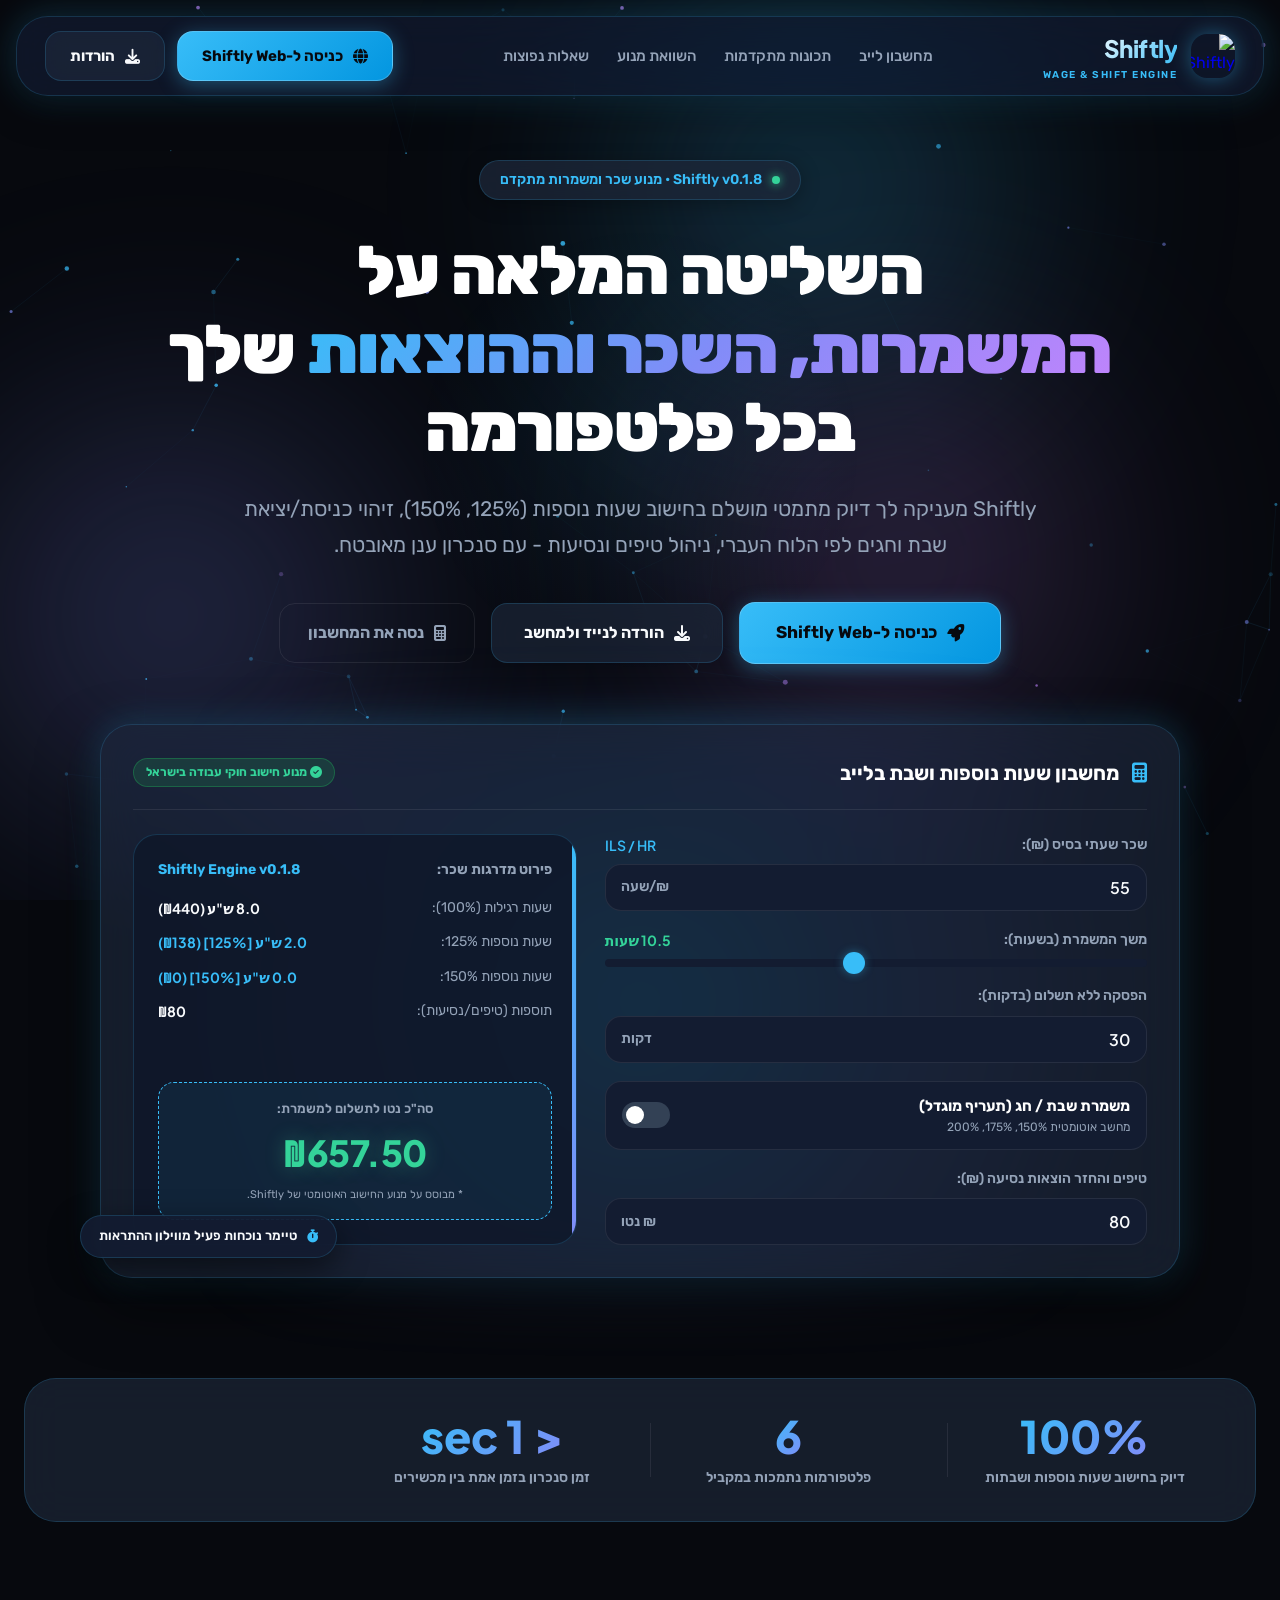
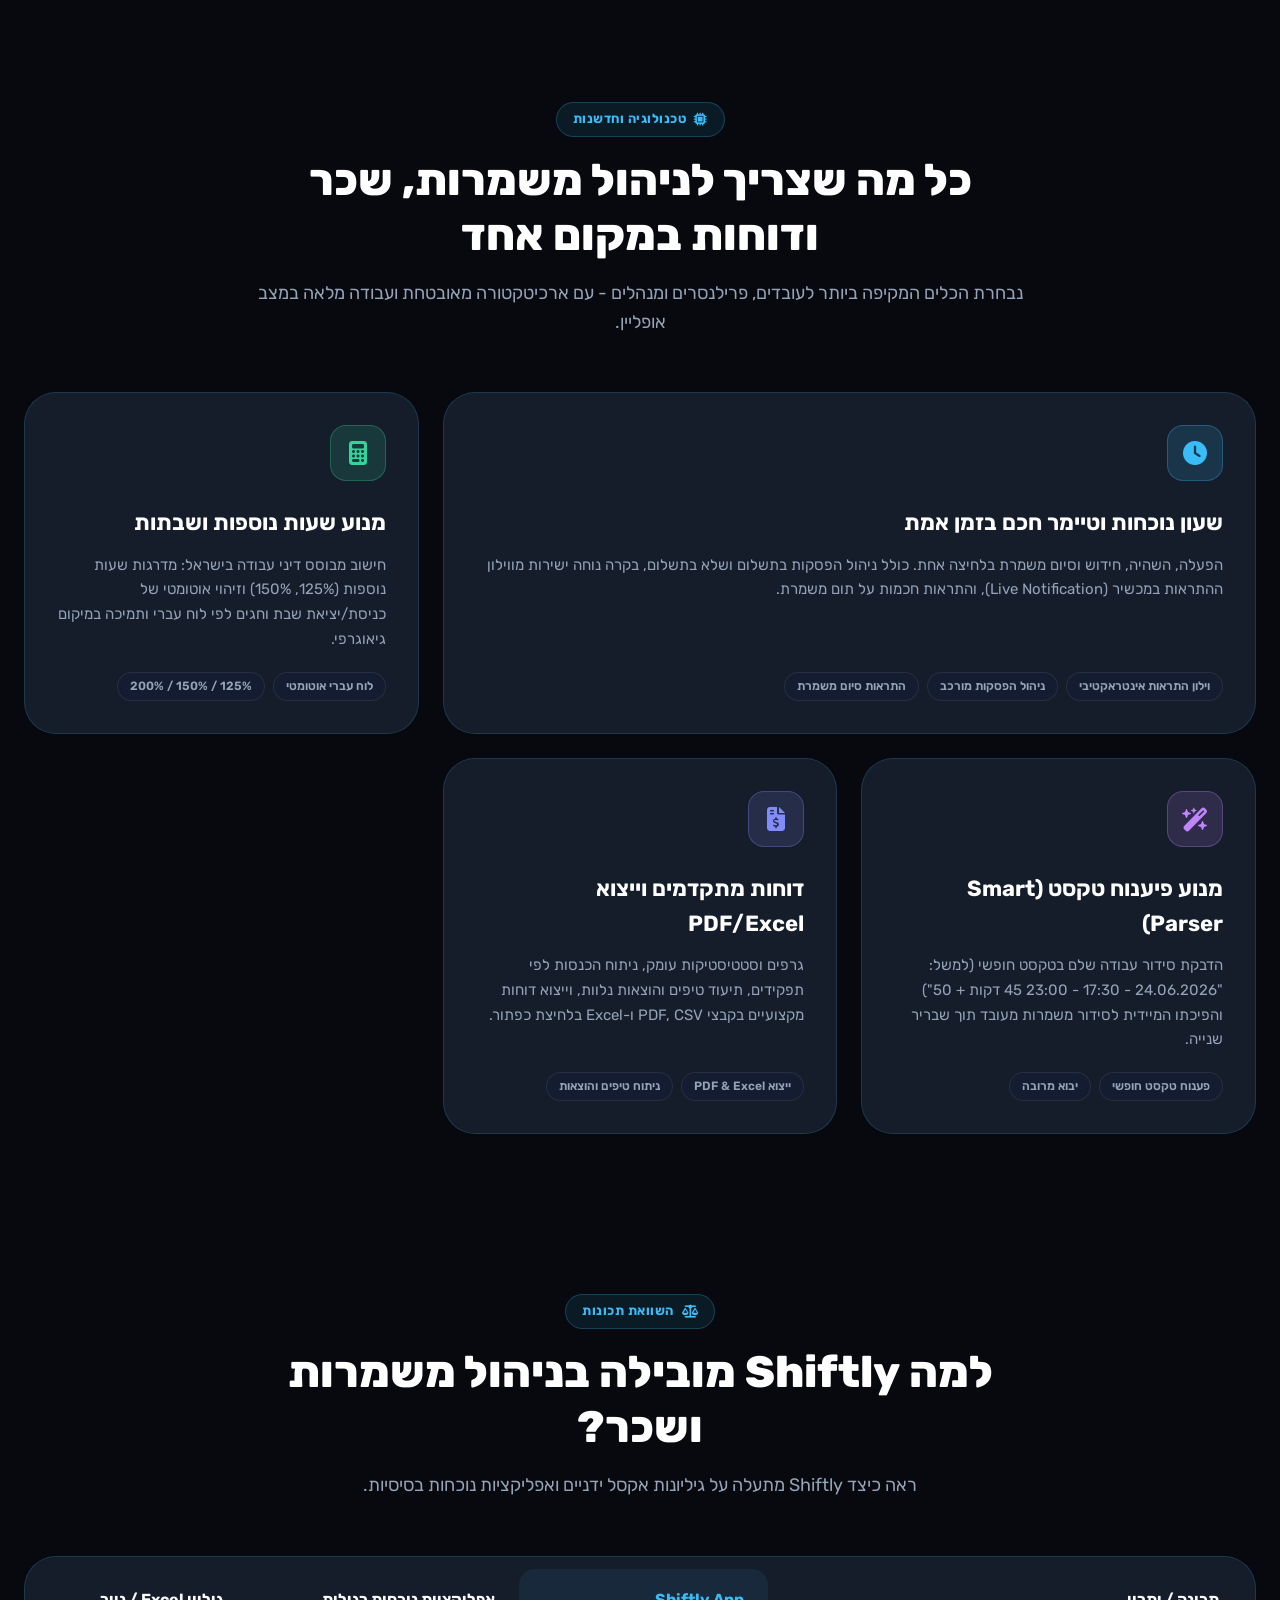
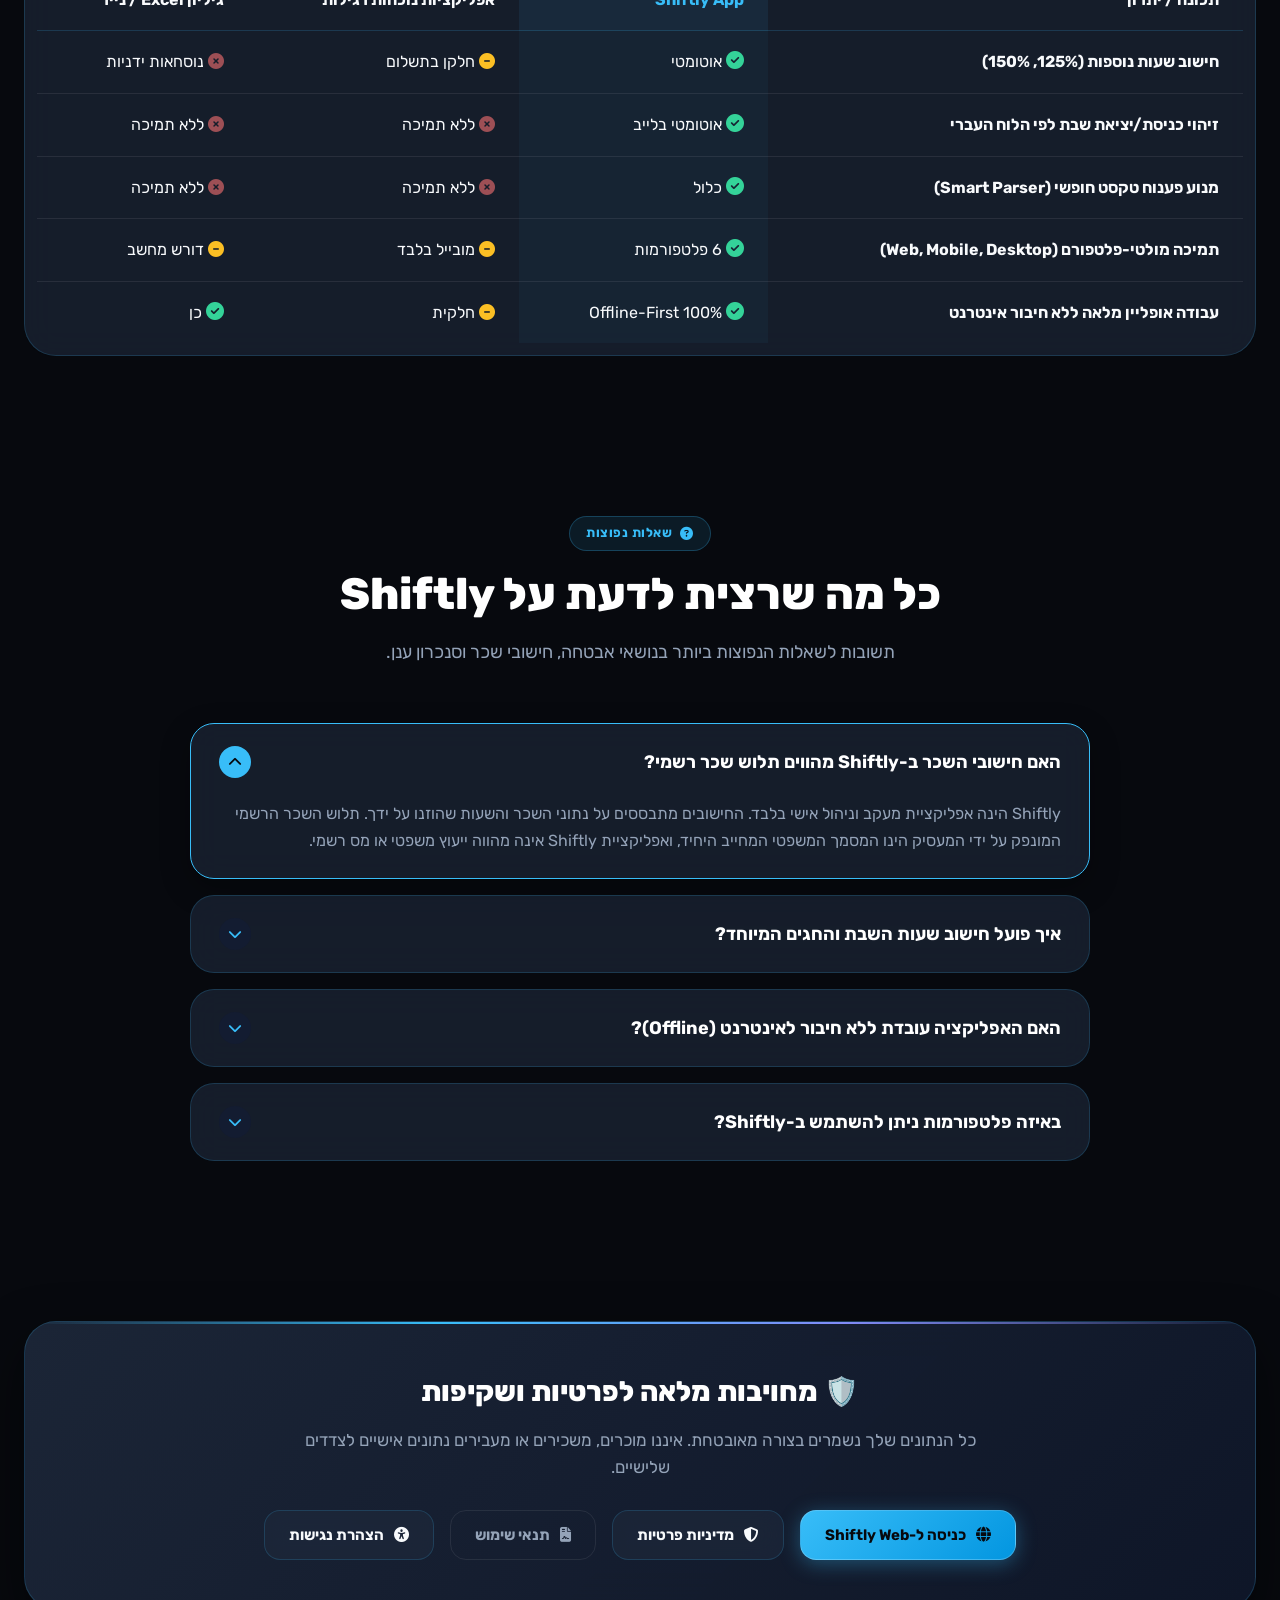
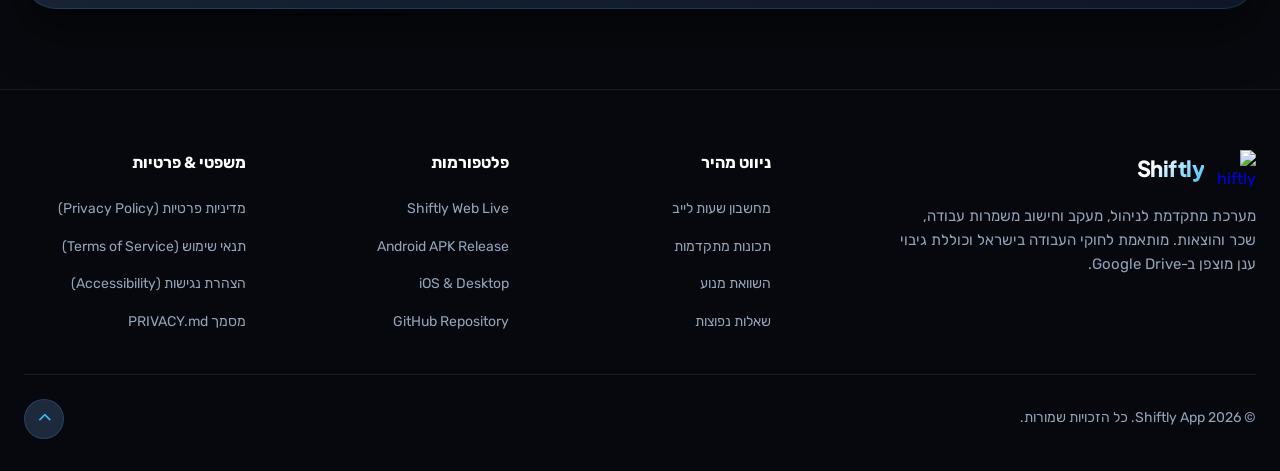
==== index.html @ 9fc96015 "Remove BYOS Google Drive references from landing page - Update page title, meta description, and her" ====
<!DOCTYPE html>
<html dir="rtl" lang="he">
<head>
    <meta charset="UTF-8">
    <meta content="width=device-width, initial-scale=1.0" name="viewport">
    <!-- <title>Shiftly - מערכת מתקדמת לניהול משמרות, שכר ו-BYOS Google Drive</title> -->
    <title>Shiftly - מערכת מתקדמת לניהול משמרות ושכר</title>
    <!-- <meta content="Shiftly מעניקה לך שליטה מוחלטת על המשמרות, השעות הנוספות, הטיפים וההוצאות - עם חישובים מדויקים לפי חוקי העבודה בישראל, גיבוי מוצפן ב-Google Drive הפרטי שלך (BYOS) וסנכרון ענן בזמן אמת."
          name="description"> -->
    <meta content="Shiftly מעניקה לך שליטה מוחלטת על המשמרות, השעות הנוספות, הטיפים וההוצאות - עם חישובים מדויקים לפי חוקי העבודה בישראל וסנכרון ענן בזמן אמת."
          name="description">

    <!-- App Favicon & Apple Touch Icon -->
    <link href="assets/icon/app_icon.png" rel="icon" type="image/png">
    <link href="assets/icon/app_icon.png" rel="apple-touch-icon">

    <!-- Google Site Verification -->
    <meta content="Iju_DaJYL-sI01SGXLPxUoOFhO71U_QAsW1QdZXOofU" name="google-site-verification"/>

    <!-- Google Fonts (Rubik for Hebrew, Plus Jakarta Sans for Accents & Numerals) -->
    <link href="https://fonts.googleapis.com" rel="preconnect">
    <link crossorigin href="https://fonts.gstatic.com" rel="preconnect">
    <link href="https://fonts.googleapis.com/css2?family=Plus+Jakarta+Sans:wght@500;600;700;800&family=Rubik:ital,wght@0,300..900;1,300..900&display=swap"
          rel="stylesheet">

    <!-- Font Awesome Icons 6.5.1 -->
    <link href="https://cdnjs.cloudflare.com/ajax/libs/font-awesome/6.5.1/css/all.min.css"
          rel="stylesheet">

    <!-- Stylesheet -->
    <link href="css/style.css" rel="stylesheet">
</head>
<body>

<!-- Accessibility Skip Link (WCAG 2.4.1) -->
<a class="skip-link" href="#main-content">דילוג לתוכן המרכזי</a>

<!-- Ambient Dynamic Background & Interactive Canvas -->
<div aria-hidden="true" class="ambient-canvas-container">
    <canvas id="bgCanvas"></canvas>
    <div class="gradient-orb orb-1"></div>
    <div class="gradient-orb orb-2"></div>
    <div class="gradient-orb orb-3"></div>
</div>

<!-- Interactive Cursor Spotlight (Desktop) -->
<div aria-hidden="true" class="cursor-spotlight"></div>

<div class="page-wrapper">

    <!-- Navigation Bar -->
    <nav class="navbar">
        <a class="logo-container" href="#">
            <div class="logo-badge">
                <img alt="Shiftly Icon" class="logo-img" src="assets/icon/app_icon.png"/>
            </div>
            <div class="logo-text-wrapper">
                <span class="logo-text">Shiftly</span>
                <span class="logo-subtext">WAGE & SHIFT ENGINE</span>
            </div>
        </a>

        <ul class="nav-menu">
            <li><a class="nav-link" href="#calculator">מחשבון לייב</a></li>
            <li><a class="nav-link" href="#features">תכונות מתקדמות</a></li>
            <!-- <li><a class="nav-link" href="#architecture">אבטחה &amp; BYOS</a></li> -->
            <li><a class="nav-link" href="#comparison">השוואת מנוע</a></li>
            <li><a class="nav-link" href="#faq">שאלות נפוצות</a></li>
        </ul>

        <div class="nav-actions">
            <a class="btn btn-primary" href="https://shiftly-ujfd.onrender.com/" target="_blank">
                <i aria-hidden="true" class="fa-solid fa-globe"></i> כניסה ל-Shiftly Web
            </a>
            <a class="btn btn-glass" href="https://github.com/sagiv23/ShiftlyApp/releases"
               target="_blank">
                <i aria-hidden="true" class="fa-solid fa-download"></i> הורדות
            </a>
            <button aria-controls="mobileDrawer" aria-expanded="false" aria-label="תפריט נייד"
                    class="mobile-toggle" id="mobileToggle">
                <i aria-hidden="true" class="fa-solid fa-bars"></i>
            </button>
        </div>
    </nav>

    <!-- Mobile Drawer Overlay & Menu -->
    <div class="drawer-overlay" id="drawerOverlay"></div>
    <div aria-label="תפריט נייד" aria-modal="true" class="mobile-drawer" id="mobileDrawer"
         role="dialog" tabindex="-1">
        <div class="drawer-header">
            <a class="logo-container" href="#">
                <img alt="Shiftly Icon" class="logo-img" src="assets/icon/app_icon.png"
                     style="width:36px; height:36px;"/>
                <span class="logo-text" style="font-size:20px;">Shiftly</span>
            </a>
            <button aria-label="סגור תפריט" class="drawer-close" id="drawerClose">
                <i aria-hidden="true" class="fa-solid fa-xmark"></i>
            </button>
        </div>
        <ul class="drawer-links">
            <li><a class="drawer-link" href="#calculator"><i aria-hidden="true"
                                                             class="fa-solid fa-calculator"
                                                             style="color: var(--primary);"></i>
                מחשבון משמרות לייב</a></li>
            <li><a class="drawer-link" href="#features"><i aria-hidden="true"
                                                           class="fa-solid fa-layer-group"
                                                           style="color: var(--primary);"></i>
                תכונות האפליקציה</a></li>
            <!--
            <li><a class="drawer-link" href="#architecture"><i aria-hidden="true"
                                                               class="fa-solid fa-shield-halved"
                                                               style="color: var(--profit);"></i>
                אבטחה וגיבוי פרטי</a></li>
            -->
            <li><a class="drawer-link" href="#comparison"><i aria-hidden="true"
                                                             class="fa-solid fa-table-list"
                                                             style="color: var(--secondary);"></i>
                טבלת השוואה</a></li>
            <li><a class="drawer-link" href="#faq"><i aria-hidden="true"
                                                      class="fa-solid fa-circle-question"
                                                      style="color: var(--tertiary);"></i> שאלות
                נפוצות</a></li>
            <li><a class="drawer-link" href="privacy.html"><i aria-hidden="true"
                                                              class="fa-solid fa-lock"></i> מדיניות
                פרטיות</a></li>
            <li><a class="drawer-link" href="terms.html"><i aria-hidden="true"
                                                            class="fa-solid fa-gavel"></i> תנאי
                שימוש</a></li>
            <li><a class="drawer-link" href="accessibility.html"><i aria-hidden="true"
                                                                    class="fa-solid fa-universal-access"></i>
                הצהרת
                נגישות</a></li>
        </ul>
        <div style="margin-top: auto; display: flex; flex-direction: column; gap: 12px;">
            <a class="btn btn-primary" href="https://shiftly-ujfd.onrender.com/"
               style="width: 100%;" target="_blank">
                <i aria-hidden="true" class="fa-solid fa-globe"></i> כניסה ל-Shiftly Web
            </a>
            <a class="btn btn-outline" href="https://github.com/sagiv23/ShiftlyApp/releases"
               style="width: 100%;" target="_blank">
                <i aria-hidden="true" class="fa-solid fa-download"></i> הורדה ל-Android &amp; iOS
            </a>
        </div>
    </div>

    <!-- Main Content Wrapper (WCAG 1.3.1 Landmark) -->
    <main id="main-content">

        <!-- Hero Section -->
        <section class="hero-section">
            <div class="hero-badge-pill">
                <span class="pulse-dot"></span>
                <span>Shiftly v0.1.8 • מנוע שכר ומשמרות מתקדם</span>
            </div>

            <h1 class="hero-title">
                השליטה המלאה על <span class="gradient-text">המשמרות, השכר וההוצאות</span> שלך בכל
                פלטפורמה
            </h1>

            <!--
            <p class="hero-description">
                Shiftly מעניקה לך דיוק מתמטי מושלם בחישוב שעות נוספות (125%, 150%), זיהוי
                כניסת/יציאת
                שבת וחגים לפי הלוח העברי, ניהול טיפים ונסיעות - עם סנכרון מוצפן ב-Google Drive הפרטי
                שלך
                (BYOS).
            </p>
            -->
            <p class="hero-description">
                Shiftly מעניקה לך דיוק מתמטי מושלם בחישוב שעות נוספות (125%, 150%), זיהוי
                כניסת/יציאת
                שבת וחגים לפי הלוח העברי, ניהול טיפים ונסיעות - עם סנכרון ענן מאובטח.
            </p>

            <div class="hero-cta-group">
                <a class="btn btn-primary" href="https://shiftly-ujfd.onrender.com/"
                   style="padding: 16px 36px; font-size: 17px;" target="_blank">
                    <i class="fa-solid fa-rocket"></i> כניסה ל-Shiftly Web
                </a>
                <a class="btn btn-glass" href="https://github.com/sagiv23/ShiftlyApp/releases"
                   style="padding: 16px 32px; font-size: 16px;" target="_blank">
                    <i class="fa-solid fa-download"></i> הורדה לנייד ולמחשב
                </a>
                <a class="btn btn-outline" href="#calculator"
                   style="padding: 16px 28px; font-size: 16px;">
                    <i class="fa-solid fa-calculator"></i> נסה את המחשבון
                </a>
            </div>

            <!-- Interactive Shiftly Live Calculator Mockup in Hero -->
            <div class="hero-showcase-container" id="calculator">
                <div class="showcase-glow-backdrop"></div>

                <!--
                <div class="floating-status-pill pill-1">
                    <i class="fa-solid fa-lock" style="color: var(--profit);"></i>
                    <span>גיבוי מוצפן ב-Google Drive הפרטי (BYOS)</span>
                </div>
                -->

                <div class="floating-status-pill pill-2">
                    <i class="fa-solid fa-stopwatch" style="color: var(--primary);"></i>
                    <span>טיימר נוכחות פעיל מווילון ההתראות</span>
                </div>

                <div class="showcase-glass-card">
                    <div class="calc-header">
                        <div class="calc-title">
                            <i class="fa-solid fa-calculator"></i>
                            <span>מחשבון שעות נוספות ושבת בלייב</span>
                        </div>
                        <span class="calc-live-tag"><i class="fa-solid fa-circle-check"></i> מנוע חישוב חוקי עבודה בישראל</span>
                    </div>

                    <div class="calc-grid">
                        <!-- Left Column: Inputs Panel -->
                        <div class="calc-inputs-panel">
                            <div class="form-group">
                                <label class="form-label" for="hourlyRate">
                                    <span>שכר שעתי בסיס (₪):</span>
                                    <span style="color: var(--primary); font-family: var(--font-accent);">ILS / HR</span>
                                </label>
                                <div class="form-input-wrapper">
                                    <input class="form-input" id="hourlyRate" max="300" min="30"
                                           step="1" type="number" value="55">
                                    <span class="form-input-suffix">₪/שעה</span>
                                </div>
                            </div>

                            <div class="form-group range-slider-wrapper">
                                <label class="form-label" for="shiftHours">
                                    <span>משך המשמרת (בשעות):</span>
                                    <span id="shiftHoursVal"
                                          style="color: var(--profit); font-family: var(--font-accent); font-weight: 700;">10.5 שעות</span>
                                </label>
                                <input class="calc-range-slider" id="shiftHours" max="16" min="4"
                                       step="0.5" type="range" value="10.5">
                            </div>

                            <div class="form-group">
                                <label class="form-label" for="breakMinutes">
                                    <span>הפסקה ללא תשלום (בדקות):</span>
                                </label>
                                <div class="form-input-wrapper">
                                    <input class="form-input" id="breakMinutes" max="120" min="0"
                                           step="15" type="number" value="30">
                                    <span class="form-input-suffix">דקות</span>
                                </div>
                            </div>

                            <div class="toggle-row">
                                <div style="display: flex; flex-direction: column;">
                                <span id="shabbatToggleLabel"
                                      style="font-weight: 700; color: #FFFFFF; font-size: 15px;">משמרת שבת / חג (תעריף מוגדל)</span>
                                    <span style="font-size: 12px; color: var(--text-muted);">מחשב אוטומטית 150%, 175%, 200%</span>
                                </div>
                                <label class="toggle-switch">
                                    <input aria-label="משמרת שבת / חג (תעריף מוגדל)"
                                           id="shabbatToggle"
                                           type="checkbox">
                                    <span class="toggle-slider"></span>
                                </label>
                            </div>

                            <div class="form-group">
                                <label class="form-label" for="tipsInput">
                                    <span>טיפים והחזר הוצאות נסיעה (₪):</span>
                                </label>
                                <div class="form-input-wrapper">
                                    <input class="form-input" id="tipsInput" min="0" step="10"
                                           type="number" value="80">
                                    <span class="form-input-suffix">₪ נטו</span>
                                </div>
                            </div>
                        </div>

                        <!-- Right Column: Results Panel -->
                        <div aria-atomic="true" aria-live="polite" class="calc-results-panel"
                             role="status">
                            <div>
                                <div style="font-size: 14px; font-weight: 700; color: var(--text-muted); margin-bottom: 16px; display: flex; justify-content: space-between;">
                                    <span>פירוט מדרגות שכר:</span>
                                    <span style="color: var(--primary);">Shiftly Engine v0.1.8</span>
                                </div>

                                <div class="result-breakdown-list">
                                    <div class="breakdown-item">
                                        <span>שעות רגילות (100%):</span>
                                        <span class="val" id="resRegHours">8.0 ש"ע (₪440)</span>
                                    </div>
                                    <div class="breakdown-item highlight">
                                        <span>שעות נוספות 125%:</span>
                                        <span class="val" id="resOt1Hours">2.0 ש"ע (₪138)</span>
                                    </div>
                                    <div class="breakdown-item highlight">
                                        <span>שעות נוספות 150%:</span>
                                        <span class="val" id="resOt2Hours">0.0 ש"ע (₪0)</span>
                                    </div>
                                    <div class="breakdown-item">
                                        <span>תוספות (טיפים/נסיעות):</span>
                                        <span class="val" id="resExtraEarnings">₪80</span>
                                    </div>
                                </div>
                            </div>

                            <div class="result-total-box">
                                <div class="total-label">סה"כ נטו לתשלום למשמרת:</div>
                                <div class="total-amount" id="resTotalAmount">₪657.50</div>
                                <div style="font-size: 11px; color: var(--text-dim); margin-top: 4px;">
                                    *
                                    מבוסס על מנוע החישוב האוטומטי של Shiftly.
                                </div>
                            </div>
                        </div>
                    </div>
                </div>
            </div>
        </section>

        <!-- Impact Metrics Ribbon -->
        <section class="metrics-ribbon-section">
            <div class="metrics-grid">
                <div class="metric-card">
                    <div class="metric-number">100%</div>
                    <div class="metric-label">דיוק בחישוב שעות נוספות ושבתות</div>
                </div>
                <!--
                <div class="metric-card">
                    <div class="metric-number">0</div>
                    <div class="metric-label">דליפת נתונים (BYOS - הכל בדרייב שלך)</div>
                </div>
                -->
                <div class="metric-card">
                    <div class="metric-number">6</div>
                    <div class="metric-label">פלטפורמות נתמכות במקביל</div>
                </div>
                <div class="metric-card">
                    <div class="metric-number">&lt; 1 sec</div>
                    <div class="metric-label">זמן סנכרון בזמן אמת בין מכשירים</div>
                </div>
            </div>
        </section>

        <!-- Features Bento Grid Section -->
        <section class="section-wrapper" id="features">
            <div class="section-header-centered">
                <div class="section-tag"><i class="fa-solid fa-microchip"></i> טכנולוגיה וחדשנות
                </div>
                <h2 class="section-title">כל מה שצריך לניהול משמרות, שכר ודוחות במקום אחד</h2>
                <p class="section-subtitle">נבחרת הכלים המקיפה ביותר לעובדים, פרילנסרים ומנהלים - עם
                    ארכיטקטורה מאובטחת ועבודה מלאה במצב אופליין.</p>
            </div>

            <div class="bento-grid">
                <div class="bento-card span-2">
                    <div>
                        <div class="bento-icon-wrapper icon-cyan">
                            <i class="fa-solid fa-clock"></i>
                        </div>
                        <h3 class="bento-title">שעון נוכחות וטיימר חכם בזמן אמת</h3>
                        <p class="bento-desc">הפעלה, השהיה, חידוש וסיום משמרת בלחיצה אחת. כולל ניהול
                            הפסקות בתשלום ושלא בתשלום, בקרה נוחה ישירות מווילון ההתראות במכשיר (Live
                            Notification), והתראות חכמות על תום משמרת.</p>
                    </div>
                    <div class="bento-pills-list">
                        <span class="bento-pill">וילון התראות אינטראקטיבי</span>
                        <span class="bento-pill">ניהול הפסקות מורכב</span>
                        <span class="bento-pill">התראות סיום משמרת</span>
                    </div>
                </div>

                <div class="bento-card">
                    <div>
                        <div class="bento-icon-wrapper icon-emerald">
                            <i class="fa-solid fa-calculator"></i>
                        </div>
                        <h3 class="bento-title">מנוע שעות נוספות ושבתות</h3>
                        <p class="bento-desc">חישוב מבוסס דיני עבודה בישראל: מדרגות שעות נוספות
                            (125%,
                            150%) וזיהוי אוטומטי של כניסת/יציאת שבת וחגים לפי לוח עברי ותמיכה במיקום
                            גיאוגרפי.</p>
                    </div>
                    <div class="bento-pills-list">
                        <span class="bento-pill">לוח עברי אוטומטי</span>
                        <span class="bento-pill">125% / 150% / 200%</span>
                    </div>
                </div>

                <!--
                <div class="bento-card">
                    <div>
                        <div class="bento-icon-wrapper icon-amber">
                            <i class="fa-solid fa-shield-halved"></i>
                        </div>
                        <h3 class="bento-title">גיבוי פרטי (BYOS) Google Drive</h3>
                        <p class="bento-desc">Bring Your Own Storage: הנתונים שלך מגובים באופן מוצפן
                            ישירות בתיקיית ה-AppData הפרטית של ה-Google Drive שלך. אף גורם חיצוני לא
                            רואה את נתוני הגיבוי שלך.</p>
                    </div>
                    <div class="bento-pills-list">
                        <span class="bento-pill">הצפנה מלאה</span>
                        <span class="bento-pill">אפס גישה לצד ג'</span>
                    </div>
                </div>
                -->

                <div class="bento-card">
                    <div>
                        <div class="bento-icon-wrapper icon-purple">
                            <i class="fa-solid fa-wand-magic-sparkles"></i>
                        </div>
                        <h3 class="bento-title">מנוע פיענוח טקסט (Smart Parser)</h3>
                        <p class="bento-desc">הדבקת סידור עבודה שלם בטקסט חופשי (למשל: "24.06.2026 -
                            17:30 - 23:00 45 דקות + 50") והפיכתו המיידית לסידור משמרות מעובד תוך
                            שבריר
                            שנייה.</p>
                    </div>
                    <div class="bento-pills-list">
                        <span class="bento-pill">פענוח טקסט חופשי</span>
                        <span class="bento-pill">יבוא מרובה</span>
                    </div>
                </div>

                <div class="bento-card">
                    <div>
                        <div class="bento-icon-wrapper icon-indigo">
                            <i class="fa-solid fa-file-invoice-dollar"></i>
                        </div>
                        <h3 class="bento-title">דוחות מתקדמים וייצוא PDF/Excel</h3>
                        <p class="bento-desc">גרפים וסטטיסטיקות עומק, ניתוח הכנסות לפי תפקידים,
                            תיעוד
                            טיפים והוצאות נלוות, וייצוא דוחות מקצועיים בקבצי PDF, CSV ו-Excel בלחיצת
                            כפתור.</p>
                    </div>
                    <div class="bento-pills-list">
                        <span class="bento-pill">ייצוא PDF &amp; Excel</span>
                        <span class="bento-pill">ניתוח טיפים והוצאות</span>
                    </div>
                </div>
            </div>
        </section>

        <!--
        <section class="section-wrapper" id="architecture">
            ...
        </section>
        -->
        <!--
        <section class="section-wrapper" id="architecture">
            <div class="architecture-container">
                <div class="arch-grid">
                    <div>
                        <div class="section-tag"
                             style="background: rgba(52, 211, 153, 0.15); border-color: rgba(52, 211, 153, 0.3); color: var(--profit);">
                            <i class="fa-solid fa-lock"></i> ארכיטקטורת סנכרון כפולה
                        </div>
                        <h2 class="section-title">הנתונים שלך שייכים לך. תמיד.</h2>
                        <p class="section-subtitle" style="margin-bottom: 24px;">
                            Shiftly משלבת ארכיטקטורה פורצת דרך המאפשרת לך לבחור בין גיבוי פרטי מוצפן
                            ב-Google Drive של החשבון האישי שלך (BYOS), לבין סנכרון בזמן אמת מול
                            Shiftly
                            Cloud.
                        </p>
                        <ul style="list-style: none; display: flex; flex-direction: column; gap: 14px;">
                            <li style="display: flex; align-items: center; gap: 12px; font-weight: 600;">
                                <i class="fa-solid fa-circle-check"
                                   style="color: var(--profit);"></i>
                                <span>Offline-First (Hive NoSQL): עבודה מלאה ללא צורך בחיבור לרשת</span>
                            </li>
                            <li style="display: flex; align-items: center; gap: 12px; font-weight: 600;">
                                <i class="fa-solid fa-circle-check"
                                   style="color: var(--profit);"></i>
                                <span>BYOS AppData Scope: קובץ הגיבוי מוצפן בתוך תיקיית ה-Drive המוצפנת שלך</span>
                            </li>
                            <li style="display: flex; align-items: center; gap: 12px; font-weight: 600;">
                                <i class="fa-solid fa-circle-check"
                                   style="color: var(--profit);"></i>
                                <span>Shiftly Cloud Sync: REST API מהיר ב-Node.js + PostgreSQL לסנכרון בין מכשירים</span>
                            </li>
                        </ul>
                    </div>

                    <div class="arch-diagram-card">
                        <div class="arch-node">
                            <div class="arch-node-icon"><i
                                    class="fa-solid fa-mobile-screen-button"></i>
                            </div>
                            <div class="arch-node-info">
                                <h4>Shiftly Flutter Client</h4>
                                <p>אחסון מקומי מוצפן (Hive NoSQL &amp; SecureStorage)</p>
                            </div>
                        </div>

                        <div class="arch-connector"><i class="fa-solid fa-arrow-down-up-lock"></i>
                        </div>

                        <div class="arch-node">
                            <div class="arch-node-icon"
                                 style="background: rgba(34, 197, 94, 0.15); color: var(--profit);">
                                <i
                                        class="fa-brands fa-google-drive"></i></div>
                            <div class="arch-node-info">
                                <h4>BYOS Google Drive Private Backup</h4>
                                <p>תיקיית appDataFolder מוצפנת אישית ב-Drive שלך</p>
                            </div>
                        </div>

                        <div class="arch-connector"><i class="fa-solid fa-arrow-down-up-lock"></i>
                        </div>

                        <div class="arch-node">
                            <div class="arch-node-icon"
                                 style="background: rgba(129, 140, 248, 0.15); color: var(--secondary);">
                                <i class="fa-solid fa-server"></i></div>
                            <div class="arch-node-info">
                                <h4>Shiftly Cloud Real-Time API</h4>
                                <p>Express.js + PostgreSQL עם הצפנת SSL &amp; JWT Tokens</p>
                            </div>
                        </div>
                    </div>
                </div>
            </div>
        </section>
        -->

        <!-- Comparison Matrix Section -->
        <section class="section-wrapper" id="comparison">
            <div class="section-header-centered">
                <div class="section-tag"><i class="fa-solid fa-scale-balanced"></i> השוואת תכונות
                </div>
                <h2 class="section-title">למה Shiftly מובילה בניהול משמרות ושכר?</h2>
                <p class="section-subtitle">ראה כיצד Shiftly מתעלה על גיליונות אקסל ידניים
                    ואפליקציות
                    נוכחות בסיסיות.</p>
            </div>

            <!-- Desktop Comparison Table -->
            <div class="comparison-table-wrapper">
                <table class="comparison-table">
                    <thead>
                    <tr>
                        <th>תכונה / יתרון</th>
                        <th class="highlight-col">Shiftly App</th>
                        <th>אפליקציות נוכחות רגילות</th>
                        <th>גיליון Excel / נייר</th>
                    </tr>
                    </thead>
                    <tbody>
                    <tr>
                        <td><strong>חישוב שעות נוספות (125%, 150%)</strong></td>
                        <td class="highlight-col"><i
                                class="fa-solid fa-circle-check check-icon"></i>
                            אוטומטי
                        </td>
                        <td><i class="fa-solid fa-circle-minus" style="color: var(--warning);"></i>
                            חלקן
                            בתשלום
                        </td>
                        <td><i class="fa-solid fa-circle-xmark cross-icon"></i> נוסחאות ידניות</td>
                    </tr>
                    <tr>
                        <td><strong>זיהוי כניסת/יציאת שבת לפי הלוח העברי</strong></td>
                        <td class="highlight-col"><i
                                class="fa-solid fa-circle-check check-icon"></i>
                            אוטומטי בלייב
                        </td>
                        <td><i class="fa-solid fa-circle-xmark cross-icon"></i> ללא תמיכה</td>
                        <td><i class="fa-solid fa-circle-xmark cross-icon"></i> ללא תמיכה</td>
                    </tr>
                    <!--
                    <tr>
                        <td><strong>גיבוי מוצפן ב-Google Drive הפרטי (BYOS)</strong></td>
                        <td class="highlight-col"><i
                                class="fa-solid fa-circle-check check-icon"></i>
                            מובנה בחינם
                        </td>
                        <td><i class="fa-solid fa-circle-xmark cross-icon"></i> ללא תמיכה</td>
                        <td><i class="fa-solid fa-circle-xmark cross-icon"></i> ידני בלבד</td>
                    </tr>
                    -->
                    <tr>
                        <td><strong>מנוע פענוח טקסט חופשי (Smart Parser)</strong></td>
                        <td class="highlight-col"><i
                                class="fa-solid fa-circle-check check-icon"></i>
                            כלול
                        </td>
                        <td><i class="fa-solid fa-circle-xmark cross-icon"></i> ללא תמיכה</td>
                        <td><i class="fa-solid fa-circle-xmark cross-icon"></i> ללא תמיכה</td>
                    </tr>
                    <tr>
                        <td><strong>תמיכה מולטי-פלטפורם (Web, Mobile, Desktop)</strong></td>
                        <td class="highlight-col"><i
                                class="fa-solid fa-circle-check check-icon"></i> 6
                            פלטפורמות
                        </td>
                        <td><i class="fa-solid fa-circle-minus" style="color: var(--warning);"></i>
                            מובייל בלבד
                        </td>
                        <td><i class="fa-solid fa-circle-minus" style="color: var(--warning);"></i>
                            דורש
                            מחשב
                        </td>
                    </tr>
                    <tr>
                        <td><strong>עבודה אופליין מלאה ללא חיבור אינטרנט</strong></td>
                        <td class="highlight-col"><i
                                class="fa-solid fa-circle-check check-icon"></i>
                            100% Offline-First
                        </td>
                        <td><i class="fa-solid fa-circle-minus" style="color: var(--warning);"></i>
                            חלקית
                        </td>
                        <td><i class="fa-solid fa-circle-check check-icon"></i> כן</td>
                    </tr>
                    </tbody>
                </table>
            </div>

            <!-- Mobile Responsive Comparison Cards -->
            <div class="comparison-mobile-cards">
                <div class="comp-card">
                    <h4 class="comp-card-title">חישוב שעות נוספות (125%, 150%)</h4>
                    <div class="comp-card-row highlight">
                        <span class="comp-brand">Shiftly App</span>
                        <span class="comp-val"><i class="fa-solid fa-circle-check check-icon"></i> אוטומטי</span>
                    </div>
                    <div class="comp-card-row">
                        <span class="comp-brand">אפליקציות רגילות</span>
                        <span class="comp-val"><i class="fa-solid fa-circle-minus"
                                                  style="color: var(--warning);"></i> חלקן בתשלום</span>
                    </div>
                    <div class="comp-card-row">
                        <span class="comp-brand">גיליון Excel / נייר</span>
                        <span class="comp-val"><i class="fa-solid fa-circle-xmark cross-icon"></i> נוסחאות ידניות</span>
                    </div>
                </div>

                <div class="comp-card">
                    <h4 class="comp-card-title">זיהוי כניסת/יציאת שבת לפי הלוח העברי</h4>
                    <div class="comp-card-row highlight">
                        <span class="comp-brand">Shiftly App</span>
                        <span class="comp-val"><i class="fa-solid fa-circle-check check-icon"></i> אוטומטי בלייב</span>
                    </div>
                    <div class="comp-card-row">
                        <span class="comp-brand">אפליקציות רגילות</span>
                        <span class="comp-val"><i class="fa-solid fa-circle-xmark cross-icon"></i> ללא תמיכה</span>
                    </div>
                    <div class="comp-card-row">
                        <span class="comp-brand">גיליון Excel / נייר</span>
                        <span class="comp-val"><i class="fa-solid fa-circle-xmark cross-icon"></i> ללא תמיכה</span>
                    </div>
                </div>

                <!--
                <div class="comp-card">
                    <h4 class="comp-card-title">גיבוי מוצפן ב-Google Drive (BYOS)</h4>
                    <div class="comp-card-row highlight">
                        <span class="comp-brand">Shiftly App</span>
                        <span class="comp-val"><i class="fa-solid fa-circle-check check-icon"></i> מובנה בחינם</span>
                    </div>
                    <div class="comp-card-row">
                        <span class="comp-brand">אפליקציות רגילות</span>
                        <span class="comp-val"><i class="fa-solid fa-circle-xmark cross-icon"></i> ללא תמיכה</span>
                    </div>
                    <div class="comp-card-row">
                        <span class="comp-brand">גיליון Excel / נייר</span>
                        <span class="comp-val"><i class="fa-solid fa-circle-xmark cross-icon"></i> ידני בלבד</span>
                    </div>
                </div>
                -->

                <div class="comp-card">
                    <h4 class="comp-card-title">מנוע פענוח טקסט חופשי (Smart Parser)</h4>
                    <div class="comp-card-row highlight">
                        <span class="comp-brand">Shiftly App</span>
                        <span class="comp-val"><i class="fa-solid fa-circle-check check-icon"></i> כלול</span>
                    </div>
                    <div class="comp-card-row">
                        <span class="comp-brand">אפליקציות רגילות</span>
                        <span class="comp-val"><i class="fa-solid fa-circle-xmark cross-icon"></i> ללא תמיכה</span>
                    </div>
                    <div class="comp-card-row">
                        <span class="comp-brand">גיליון Excel / נייר</span>
                        <span class="comp-val"><i class="fa-solid fa-circle-xmark cross-icon"></i> ללא תמיכה</span>
                    </div>
                </div>

                <div class="comp-card">
                    <h4 class="comp-card-title">תמיכה מולטי-פלטפורם (Web, Mobile, Desktop)</h4>
                    <div class="comp-card-row highlight">
                        <span class="comp-brand">Shiftly App</span>
                        <span class="comp-val"><i class="fa-solid fa-circle-check check-icon"></i> 6 פלטפורמות</span>
                    </div>
                    <div class="comp-card-row">
                        <span class="comp-brand">אפליקציות רגילות</span>
                        <span class="comp-val"><i class="fa-solid fa-circle-minus"
                                                  style="color: var(--warning);"></i> מובייל בלבד</span>
                    </div>
                    <div class="comp-card-row">
                        <span class="comp-brand">גיליון Excel / נייר</span>
                        <span class="comp-val"><i class="fa-solid fa-circle-minus"
                                                  style="color: var(--warning);"></i> דורש מחשב</span>
                    </div>
                </div>

                <div class="comp-card">
                    <h4 class="comp-card-title">עבודה אופליין מלאה ללא חיבור אינטרנט</h4>
                    <div class="comp-card-row highlight">
                        <span class="comp-brand">Shiftly App</span>
                        <span class="comp-val"><i class="fa-solid fa-circle-check check-icon"></i> 100% Offline-First</span>
                    </div>
                    <div class="comp-card-row">
                        <span class="comp-brand">אפליקציות רגילות</span>
                        <span class="comp-val"><i class="fa-solid fa-circle-minus"
                                                  style="color: var(--warning);"></i> חלקית</span>
                    </div>
                    <div class="comp-card-row">
                        <span class="comp-brand">גיליון Excel / נייר</span>
                        <span class="comp-val"><i class="fa-solid fa-circle-check check-icon"></i> כן</span>
                    </div>
                </div>
            </div>
        </section>

        <!-- FAQ Accordion Section -->
        <section class="section-wrapper" id="faq">
            <div class="section-header-centered">
                <div class="section-tag"><i class="fa-solid fa-circle-question"></i> שאלות נפוצות
                </div>
                <h2 class="section-title">כל מה שרצית לדעת על Shiftly</h2>
                <p class="section-subtitle">תשובות לשאלות הנפוצות ביותר בנושאי אבטחה, חישובי שכר
                    וסנכרון
                    ענן.</p>
            </div>

            <div class="faq-accordion">
                <div class="faq-item active">
                    <button aria-controls="faq-ans-1" aria-expanded="true" class="faq-question"
                            id="faq-q-1">
                        <span>האם חישובי השכר ב-Shiftly מהווים תלוש שכר רשמי?</span>
                        <span class="faq-icon"><i aria-hidden="true"
                                                  class="fa-solid fa-chevron-down"></i></span>
                    </button>
                    <div aria-labelledby="faq-q-1" class="faq-answer" id="faq-ans-1" role="region">
                        <p>Shiftly הינה אפליקציית מעקב וניהול אישי בלבד. החישובים מתבססים על נתוני
                            השכר
                            והשעות שהוזנו על ידך. תלוש השכר הרשמי המונפק על ידי המעסיק הינו המסמך
                            המשפטי
                            המחייב היחיד, ואפליקציית Shiftly אינה מהווה ייעוץ משפטי או מס רשמי.</p>
                    </div>
                </div>

                <!--
                <div class="faq-item">
                    <button aria-controls="faq-ans-2" aria-expanded="false" class="faq-question"
                            id="faq-q-2">
                        <span>מהו גיבוי BYOS (Bring Your Own Storage) ואיך הוא מגן עלי?</span>
                        <span class="faq-icon"><i aria-hidden="true"
                                                  class="fa-solid fa-chevron-down"></i></span>
                    </button>
                    <div aria-labelledby="faq-q-2" class="faq-answer" id="faq-ans-2" role="region">
                        <p>BYOS פירושו שהאפליקציה שומרת את קובץ הגיבוי המוצפן בתיקיית ה-AppData
                            הפרטית
                            של חשבון ה-Google Drive האישי שלך. השימוש בהרשאת Drive מוגבל אך ורק
                            לתיקייה
                            זו, כך שלאף גורם חיצוני (כולל מפתחי האפליקציה) אין גישה או צפייה בנתונים
                            שלך.</p>
                    </div>
                </div>
                -->

                <div class="faq-item">
                    <button aria-controls="faq-ans-3" aria-expanded="false" class="faq-question"
                            id="faq-q-3">
                        <span>איך פועל חישוב שעות השבת והחגים המיוחד?</span>
                        <span class="faq-icon"><i aria-hidden="true"
                                                  class="fa-solid fa-chevron-down"></i></span>
                    </button>
                    <div aria-labelledby="faq-q-3" class="faq-answer" id="faq-ans-3" role="region">
                        <p>האפליקציה כוללת מנוע אסטרונומי ולוח עברי פנימי המזהה במדויק את תזמוני
                            כניסת
                            ויציאת השבת והחגים לפי המיקום הגיאוגרפי בישראל. במידה ומשמרת נכנסת לתחום
                            השבת, השעות מחושבות לפי התעריף המוגדל (150%, 175%, 200%) בהתאם
                            להגדרות.</p>
                    </div>
                </div>

                <div class="faq-item">
                    <button aria-controls="faq-ans-4" aria-expanded="false" class="faq-question"
                            id="faq-q-4">
                        <span>האם האפליקציה עובדת ללא חיבור לאינטרנט (Offline)?</span>
                        <span class="faq-icon"><i aria-hidden="true"
                                                  class="fa-solid fa-chevron-down"></i></span>
                    </button>
                    <div aria-labelledby="faq-q-4" class="faq-answer" id="faq-ans-4" role="region">
                        <p>בהחלט! Shiftly נבנתה בארכיטקטורת Offline-First בעזרת בסיס נתונים מקומי
                            מהיר
                            (Hive NoSQL). כל המשמרות, הטיפים וההגדרות נשמרים מקומית במכשיר ועובדים
                            באופן
                            מלא גם ללא חיבור לרשת. בעת התחברות מחודשת, הנתונים מסתנכרנים אוטומטית
                            בענן.</p>
                    </div>
                </div>

                <div class="faq-item">
                    <button aria-controls="faq-ans-5" aria-expanded="false" class="faq-question"
                            id="faq-q-5">
                        <span>באיזה פלטפורמות ניתן להשתמש ב-Shiftly?</span>
                        <span class="faq-icon"><i aria-hidden="true"
                                                  class="fa-solid fa-chevron-down"></i></span>
                    </button>
                    <div aria-labelledby="faq-q-5" class="faq-answer" id="faq-ans-5" role="region">
                        <p>Shiftly זמינה כאפליקציית Web מלאה לכל דפדפן, כאפליקציית Android (הורדת
                            APK
                            ישירה מ-GitHub Releases), כאפליקציית iOS, וכן כאפליקציית שולחן עבודה
                            ל-Windows, macOS ו-Linux.</p>
                    </div>
                </div>
            </div>
        </section>

        <!-- Legal Box & Trust Banner -->
        <section class="section-wrapper">
            <div class="legal-banner-box">
                <h3 style="font-size: 28px; font-weight: 800; color: #FFFFFF; margin-bottom: 12px;">
                    🛡️
                    מחויבות מלאה לפרטיות ושקיפות</h3>
                <p style="color: var(--text-muted); max-width: 720px; margin: 0 auto 28px; font-size: 17px;">
                    כל הנתונים שלך נשמרים בצורה מאובטחת. איננו מוכרים, משכירים או מעבירים נתונים
                    אישיים
                    לצדדים שלישיים.
                </p>
                <div style="display: flex; justify-content: center; gap: 16px; flex-wrap: wrap;">
                    <a class="btn btn-primary" href="https://shiftly-ujfd.onrender.com/"
                       target="_blank">
                        <i aria-hidden="true" class="fa-solid fa-globe"></i> כניסה ל-Shiftly Web
                    </a>
                    <a class="btn btn-glass" href="privacy.html">
                        <i aria-hidden="true" class="fa-solid fa-shield-halved"></i> מדיניות פרטיות
                    </a>
                    <a class="btn btn-outline" href="terms.html">
                        <i aria-hidden="true" class="fa-solid fa-file-contract"></i> תנאי שימוש
                    </a>
                    <a class="btn btn-glass" href="accessibility.html">
                        <i aria-hidden="true" class="fa-solid fa-universal-access"></i> הצהרת נגישות
                    </a>
                </div>
            </div>
        </section>

    </main>

    <!-- Agency-Grade Footer -->
    <footer class="footer">
        <div class="footer-inner">
            <div class="footer-top">
                <div class="footer-brand">
                    <a class="logo-container" href="#">
                        <img alt="Shiftly Icon" class="logo-img" src="assets/icon/app_icon.png"
                             style="width:38px; height:38px;"/>
                        <span class="logo-text" style="font-size:22px;">Shiftly</span>
                    </a>
                    <p>מערכת מתקדמת לניהול, מעקב וחישוב משמרות עבודה, שכר והוצאות. מותאמת לחוקי
                        העבודה בישראל וכוללת גיבוי ענן מוצפן ב-Google Drive.</p>
                </div>

                <div class="footer-col">
                    <h4>ניווט מהיר</h4>
                    <ul>
                        <li><a href="#calculator">מחשבון שעות לייב</a></li>
                        <li><a href="#features">תכונות מתקדמות</a></li>
                        <!-- <li><a href="#architecture">אבטחה &amp; BYOS</a></li> -->
                        <li><a href="#comparison">השוואת מנוע</a></li>
                        <li><a href="#faq">שאלות נפוצות</a></li>
                    </ul>
                </div>

                <div class="footer-col">
                    <h4>פלטפורמות</h4>
                    <ul>
                        <li><a href="https://shiftly-ujfd.onrender.com/" target="_blank">Shiftly Web
                            Live</a></li>
                        <li><a href="https://github.com/sagiv23/ShiftlyApp/releases"
                               target="_blank">Android
                            APK Release</a></li>
                        <li><a href="https://github.com/sagiv23/ShiftlyApp/releases"
                               target="_blank">iOS
                            &amp; Desktop</a></li>
                        <li><a href="https://github.com/sagiv23/ShiftlyApp" target="_blank">GitHub
                            Repository</a></li>
                    </ul>
                </div>

                <div class="footer-col">
                    <h4>משפטי &amp; פרטיות</h4>
                    <ul>
                        <li><a href="privacy.html">מדיניות פרטיות (Privacy Policy)</a></li>
                        <li><a href="terms.html">תנאי שימוש (Terms of Service)</a></li>
                        <li><a href="accessibility.html">הצהרת נגישות (Accessibility)</a></li>
                        <li><a href="PRIVACY.md">מסמך PRIVACY.md</a></li>
                    </ul>
                </div>
            </div>

            <div class="footer-bottom">
                <div>&copy; 2026 Shiftly App. כל הזכויות שמורות.</div>
                <button aria-label="חזרה לראש הדף" class="back-to-top-btn" id="backToTop">
                    <i aria-hidden="true" class="fa-solid fa-chevron-up"></i>
                </button>
            </div>
        </div>
    </footer>

</div>

<!-- Core Application & Motion Scripts -->
<script src="js/calculator.js"></script>
<script src="js/app.js"></script>

</body>
</html>
---- css/style.css ----
/* ==========================================================================
   SHIFTLY - Premium Cinematic Web Experience Stylesheet
   Direction: RTL (Hebrew primary, Latin secondary)
   Author: Senior UI/UX & Motion Design Engineering
   ========================================================================== */

/* --- Custom Properties & Theme Configuration --- */
:root {
  /* Color Palette - Obsidian Dark & Electric Sky Accent */
  --bg-deep: #07090E;
  --bg-base: #0F172A;
  --bg-surface: #131C31;
  --bg-surface-elevated: #1E293B;
  --bg-glass: rgba(19, 28, 49, 0.7);
  --bg-glass-card: rgba(30, 41, 59, 0.65);
  --bg-glass-hover: rgba(38, 53, 78, 0.85);

  /* Borders & Dividers */
  --border-subtle: rgba(255, 255, 255, 0.08);
  --border-glass: rgba(56, 189, 248, 0.18);
  --border-glass-hover: rgba(56, 189, 248, 0.5);

  /* Accents */
  --primary: #38BDF8;
  --primary-glow: rgba(56, 189, 248, 0.4);
  --primary-dark: #0396E0;
  --secondary: #818CF8;
  --secondary-glow: rgba(129, 140, 248, 0.35);
  --tertiary: #C084FC;

  /* State Colors */
  --profit: #34D399;
  --profit-glow: rgba(52, 211, 153, 0.3);
  --expense: #F87171;
  --warning: #FBBF24;
  --warning-glow: rgba(251, 191, 36, 0.25);

  /* Text & Typography */
  --text-main: #F8FAFC;
  --text-muted: #94A3B8;
  --text-dim: #94A3B8;

  /* Fonts */
  --font-main: 'Rubik', system-ui, -apple-system, sans-serif;
  --font-accent: 'Plus Jakarta Sans', system-ui, sans-serif;

  /* Transitions & Timing */
  --ease-out-cubic: cubic-bezier(0.215, 0.61, 0.355, 1);
  --ease-in-out-smooth: cubic-bezier(0.65, 0, 0.35, 1);
  --ease-elastic: cubic-bezier(0.34, 1.56, 0.64, 1);

  /* Elevation Shadows */
  --shadow-sm: 0 4px 12px rgba(0, 0, 0, 0.3);
  --shadow-md: 0 10px 30px rgba(0, 0, 0, 0.45);
  --shadow-lg: 0 20px 50px rgba(0, 0, 0, 0.6);
  --shadow-cyan-glow: 0 0 35px rgba(56, 189, 248, 0.25);

  /* Layout Constants */
  --nav-height: 80px;
  --container-max: 1280px;
  --radius-sm: 10px;
  --radius-md: 16px;
  --radius-lg: 24px;
  --radius-xl: 32px;
}

/* --- Global Resets & Base Styles --- */
*, *::before, *::after {
  box-sizing: border-box;
  margin: 0;
  padding: 0;
}

html, body {
  width: 100%;
  max-width: 100vw;
  overflow-x: hidden;
  position: relative;
}

html {
  scroll-behavior: smooth;
  font-size: 16px;
  text-size-adjust: 100%;
}

html.has-lenis {
  scroll-behavior: auto;
}

body {
  font-family: var(--font-main);
  background-color: var(--bg-deep);
  color: var(--text-main);
  line-height: 1.6;
  direction: rtl;
  min-height: 100vh;
  -webkit-font-smoothing: antialiased;
  -moz-osx-font-smoothing: grayscale;
}

/* --- Accessibility Focus Ring & Helper Utilities (WCAG 2.4.7 & 1.3.1) --- */
:focus-visible {
  outline: 3px solid var(--primary) !important;
  outline-offset: 3px !important;
  box-shadow: 0 0 12px var(--primary-glow) !important;
}

.skip-link {
  position: absolute;
  top: -100px;
  right: 20px;
  background: var(--primary);
  color: #050814;
  padding: 12px 24px;
  border-radius: var(--radius-md);
  font-weight: 800;
  font-size: 15px;
  z-index: 10000;
  text-decoration: none;
  box-shadow: 0 4px 20px rgba(56, 189, 248, 0.5);
  transition: top 0.25s var(--ease-out-cubic);
}

.skip-link:focus,
.skip-link:focus-visible {
  top: 16px;
}

.sr-only {
  position: absolute;
  width: 1px;
  height: 1px;
  padding: 0;
  margin: -1px;
  overflow: hidden;
  clip: rect(0, 0, 0, 0);
  white-space: nowrap;
  border: 0;
}

/* Custom Scrollbar */
::-webkit-scrollbar {
  width: 8px;
  height: 8px;
}
::-webkit-scrollbar-track {
  background: var(--bg-deep);
}
::-webkit-scrollbar-thumb {
  background: #1E293B;
  border-radius: 4px;
  border: 2px solid var(--bg-deep);
}
::-webkit-scrollbar-thumb:hover {
  background: var(--primary-dark);
}

/* --- Ambient Background & Interactive Canvas Effects --- */
.ambient-canvas-container {
  position: fixed;
  top: 0;
  left: 0;
  width: 100vw;
  height: 100vh;
  pointer-events: none;
  z-index: 0;
  overflow: hidden;
}

#bgCanvas {
  position: absolute;
  top: 0;
  left: 0;
  width: 100%;
  height: 100%;
}

.gradient-orb {
  position: absolute;
  border-radius: 50%;
  filter: blur(120px);
  opacity: 0.35;
  pointer-events: none;
  animation: orbFloat 18s ease-in-out infinite alternate;
}

.orb-1 {
  top: -10%;
  right: 15%;
  width: 550px;
  height: 550px;
  background: radial-gradient(circle, var(--primary) 0%, rgba(56, 189, 248, 0) 70%);
}

.orb-2 {
  top: 35%;
  left: -10%;
  width: 600px;
  height: 600px;
  background: radial-gradient(circle, var(--secondary) 0%, rgba(129, 140, 248, 0) 70%);
  animation-delay: -6s;
}

.orb-3 {
  bottom: 10%;
  right: 10%;
  width: 500px;
  height: 500px;
  background: radial-gradient(circle, var(--tertiary) 0%, rgba(192, 132, 252, 0) 70%);
  animation-delay: -12s;
}

@keyframes orbFloat {
  0% { transform: translate(0, 0) scale(1); }
  50% { transform: translate(40px, -50px) scale(1.1); }
  100% { transform: translate(-30px, 40px) scale(0.95); }
}

/* Interactive Cursor Follower Spotlight (Desktop) */
.cursor-spotlight {
  position: fixed;
  top: 0;
  left: 0;
  width: 450px;
  height: 450px;
  margin-top: -225px;
  margin-left: -225px;
  background: radial-gradient(circle, rgba(56, 189, 248, 0.08) 0%, rgba(56, 189, 248, 0) 70%);
  pointer-events: none;
  z-index: 1;
  border-radius: 50%;
  transition: opacity 0.3s ease;
  will-change: transform;
}

/* Base Wrapper */
.page-wrapper {
  position: relative;
  z-index: 2;
  display: flex;
  flex-direction: column;
  min-height: 100vh;
}

/* --- Navigation Bar --- */
.navbar {
  position: sticky;
  top: 16px;
  left: 0;
  right: 0;
  width: calc(100% - 32px);
  max-width: var(--container-max);
  margin: 0 auto;
  height: var(--nav-height);
  display: flex;
  align-items: center;
  justify-content: space-between;
  padding: 0 28px;
  background: var(--bg-glass);
  backdrop-filter: blur(20px) saturate(180%);
  -webkit-backdrop-filter: blur(20px) saturate(180%);
  border: 1px solid var(--border-glass);
  border-radius: var(--radius-xl);
  box-shadow: 0 10px 40px rgba(0, 0, 0, 0.4), var(--shadow-cyan-glow);
  z-index: 1000;
  transition: all 0.3s var(--ease-out-cubic);
}

.navbar.scrolled {
  top: 8px;
  background: rgba(11, 17, 31, 0.88);
  box-shadow: 0 15px 45px rgba(0, 0, 0, 0.6), 0 0 20px rgba(56, 189, 248, 0.2);
}

.logo-container {
  display: flex;
  align-items: center;
  gap: 14px;
  text-decoration: none;
  position: relative;
}

.logo-badge {
  position: relative;
  width: 44px;
  height: 44px;
  border-radius: var(--radius-md);
  overflow: hidden;
  box-shadow: 0 0 20px rgba(56, 189, 248, 0.4);
  transition: transform 0.3s var(--ease-elastic);
}

.logo-container:hover .logo-badge {
  transform: scale(1.08) rotate(-3deg);
}

.logo-img {
  width: 100%;
  height: 100%;
  object-fit: cover;
}

.logo-text-wrapper {
  display: flex;
  flex-direction: column;
}

.logo-text {
  font-size: 24px;
  font-weight: 800;
  color: var(--text-main);
  letter-spacing: -0.5px;
  font-family: var(--font-accent);
  background: linear-gradient(135deg, #FFFFFF 30%, var(--primary) 100%);
  -webkit-background-clip: text;
  -webkit-text-fill-color: transparent;
}

.logo-subtext {
  font-size: 10px;
  font-weight: 600;
  color: var(--primary);
  letter-spacing: 1.5px;
  text-transform: uppercase;
}

/* Nav Links */
.nav-menu {
  display: flex;
  align-items: center;
  gap: 28px;
  list-style: none;
}

.nav-link {
  color: var(--text-muted);
  text-decoration: none;
  font-weight: 500;
  font-size: 15px;
  position: relative;
  padding: 6px 0;
  transition: color 0.25s ease;
}

.nav-link::after {
  content: '';
  position: absolute;
  bottom: 0;
  right: 0;
  width: 0%;
  height: 2px;
  background: linear-gradient(90deg, var(--primary), var(--secondary));
  border-radius: 2px;
  transition: width 0.3s var(--ease-out-cubic);
}

.nav-link:hover {
  color: var(--text-main);
}

.nav-link:hover::after {
  width: 100%;
}

.nav-link.highlight {
  color: var(--primary);
  font-weight: 600;
}

.nav-actions {
  display: flex;
  align-items: center;
  gap: 12px;
}

/* Buttons */
.btn {
  display: inline-flex;
  align-items: center;
  justify-content: center;
  gap: 10px;
  padding: 12px 24px;
  border-radius: var(--radius-md);
  font-size: 15px;
  font-weight: 700;
  text-decoration: none;
  cursor: pointer;
  border: 1px solid transparent;
  transition: all 0.25s var(--ease-out-cubic);
  position: relative;
  overflow: hidden;
  user-select: none;
  white-space: nowrap;
}

.btn-primary {
  background: linear-gradient(135deg, var(--primary) 0%, var(--primary-dark) 100%);
  color: #07090E;
  box-shadow: 0 4px 20px rgba(56, 189, 248, 0.35);
  border-color: rgba(255, 255, 255, 0.2);
}

.btn-primary::before {
  content: '';
  position: absolute;
  top: 0;
  left: -100%;
  width: 100%;
  height: 100%;
  background: linear-gradient(90deg, transparent, rgba(255, 255, 255, 0.35), transparent);
  transition: left 0.6s ease;
}

.btn-primary:hover {
  transform: translateY(-2px);
  box-shadow: 0 8px 30px rgba(56, 189, 248, 0.55);
}

.btn-primary:hover::before {
  left: 100%;
}

.btn-glass {
  background: var(--bg-glass-card);
  color: var(--text-main);
  border: 1px solid var(--border-glass);
  backdrop-filter: blur(12px);
  -webkit-backdrop-filter: blur(12px);
}

.btn-glass:hover {
  background: rgba(56, 189, 248, 0.12);
  border-color: var(--primary);
  color: var(--primary);
  transform: translateY(-2px);
  box-shadow: 0 6px 20px rgba(56, 189, 248, 0.2);
}

.btn-outline {
  background: transparent;
  color: var(--text-muted);
  border: 1px solid var(--border-subtle);
}

.btn-outline:hover {
  border-color: var(--border-glass-hover);
  color: var(--text-main);
  background: rgba(255, 255, 255, 0.03);
}

/* Mobile Nav Toggle */
.mobile-toggle {
  display: none;
  background: var(--bg-glass-card);
  border: 1px solid var(--border-glass);
  color: var(--text-main);
  width: 44px;
  height: 44px;
  border-radius: var(--radius-md);
  font-size: 20px;
  cursor: pointer;
  align-items: center;
  justify-content: center;
  transition: all 0.2s ease;
}

.mobile-toggle:hover {
  background: var(--bg-surface-elevated);
  border-color: var(--primary);
}

/* --- Mobile Drawer Navigation --- */
.mobile-drawer {
  position: fixed;
  top: 0;
  right: -100%;
  width: 85%;
  max-width: 360px;
  height: 100vh;
  background: rgba(11, 17, 31, 0.98);
  backdrop-filter: blur(25px);
  -webkit-backdrop-filter: blur(25px);
  border-left: 1px solid var(--border-glass);
  z-index: 2000;
  padding: 32px 24px;
  display: flex;
  flex-direction: column;
  gap: 32px;
  transition: right 0.4s var(--ease-out-cubic);
  box-shadow: -10px 0 50px rgba(0, 0, 0, 0.8);
}

.mobile-drawer.active {
  right: 0;
}

.drawer-header {
  display: flex;
  align-items: center;
  justify-content: space-between;
  padding-bottom: 20px;
  border-bottom: 1px solid var(--border-subtle);
}

.drawer-close {
  background: none;
  border: none;
  color: var(--text-muted);
  font-size: 24px;
  cursor: pointer;
}

.drawer-links {
  display: flex;
  flex-direction: column;
  gap: 20px;
  list-style: none;
}

.drawer-link {
  color: var(--text-main);
  font-size: 18px;
  font-weight: 600;
  text-decoration: none;
  display: flex;
  align-items: center;
  gap: 12px;
}

.drawer-overlay {
  position: fixed;
  top: 0;
  left: 0;
  width: 100vw;
  height: 100vh;
  background: rgba(7, 9, 14, 0.7);
  backdrop-filter: blur(4px);
  z-index: 1999;
  opacity: 0;
  pointer-events: none;
  transition: opacity 0.3s ease;
}

.drawer-overlay.active {
  opacity: 1;
  pointer-events: auto;
}

/* --- Hero Section --- */
.hero-section {
  padding: 80px 24px 60px;
  max-width: var(--container-max);
  margin: 0 auto;
  position: relative;
  display: flex;
  flex-direction: column;
  align-items: center;
  text-align: center;
}

/* Badge Indicator */
.hero-badge-pill {
  display: inline-flex;
  align-items: center;
  gap: 10px;
  padding: 8px 20px;
  background: rgba(30, 41, 59, 0.7);
  border: 1px solid var(--border-glass);
  border-radius: 100px;
  font-size: 14px;
  font-weight: 600;
  color: var(--primary);
  backdrop-filter: blur(12px);
  box-shadow: 0 4px 20px rgba(0, 0, 0, 0.3);
  margin-bottom: 32px;
  transition: transform 0.3s var(--ease-elastic);
}

.hero-badge-pill:hover {
  transform: translateY(-2px) scale(1.02);
  border-color: var(--primary);
}

.pulse-dot {
  width: 8px;
  height: 8px;
  background-color: var(--profit);
  border-radius: 50%;
  box-shadow: 0 0 10px var(--profit);
  animation: pulseGlow 2s infinite;
}

@keyframes pulseGlow {
  0% { transform: scale(0.95); box-shadow: 0 0 0 0 rgba(52, 211, 153, 0.7); }
  70% { transform: scale(1); box-shadow: 0 0 0 10px rgba(52, 211, 153, 0); }
  100% { transform: scale(0.95); box-shadow: 0 0 0 0 rgba(52, 211, 153, 0); }
}

.hero-title {
  font-size: clamp(36px, 5.5vw, 68px);
  font-weight: 900;
  line-height: 1.15;
  letter-spacing: -1px;
  margin-bottom: 24px;
  color: #FFFFFF;
  max-width: 1000px;
}

.gradient-text {
  background: linear-gradient(135deg, #38BDF8 0%, #818CF8 50%, #C084FC 100%);
  -webkit-background-clip: text;
  -webkit-text-fill-color: transparent;
  display: inline-block;
}

.hero-description {
  font-size: clamp(17px, 2vw, 21px);
  color: var(--text-muted);
  max-width: 820px;
  margin: 0 auto 40px;
  line-height: 1.7;
  font-weight: 400;
}

.hero-cta-group {
  display: flex;
  align-items: center;
  justify-content: center;
  gap: 16px;
  flex-wrap: wrap;
  margin-bottom: 60px;
}

/* Hero Showcase Card & Interactive Shift Calculator */
.hero-showcase-container {
  width: 100%;
  max-width: 1080px;
  margin: 0 auto;
  position: relative;
  perspective: 1200px;
}

.showcase-glow-backdrop {
  position: absolute;
  inset: -20px;
  background: radial-gradient(circle, rgba(56, 189, 248, 0.25) 0%, rgba(129, 140, 248, 0.1) 50%, transparent 80%);
  border-radius: var(--radius-xl);
  filter: blur(30px);
  z-index: 0;
  pointer-events: none;
}

.showcase-glass-card {
  position: relative;
  z-index: 1;
  background: var(--bg-glass-card);
  backdrop-filter: blur(24px) saturate(160%);
  -webkit-backdrop-filter: blur(24px) saturate(160%);
  border: 1px solid var(--border-glass);
  border-radius: var(--radius-xl);
  padding: 32px;
  box-shadow: 0 25px 60px rgba(0, 0, 0, 0.6), var(--shadow-cyan-glow);
  overflow: hidden;
  transition: transform 0.5s var(--ease-out-cubic);
}

/* Interactive Calculator Layout */
.calc-header {
  display: flex;
  align-items: center;
  justify-content: space-between;
  padding-bottom: 20px;
  margin-bottom: 24px;
  border-bottom: 1px solid var(--border-subtle);
  flex-wrap: wrap;
  gap: 12px;
}

.calc-title {
  display: flex;
  align-items: center;
  gap: 12px;
  font-size: 20px;
  font-weight: 700;
  color: #FFFFFF;
}

.calc-title i {
  color: var(--primary);
}

.calc-live-tag {
  background: rgba(34, 197, 94, 0.15);
  color: var(--profit);
  border: 1px solid rgba(34, 197, 94, 0.3);
  padding: 4px 12px;
  border-radius: 20px;
  font-size: 12px;
  font-weight: 700;
}

.calc-grid {
  display: grid;
  grid-template-columns: 1.1fr 0.9fr;
  gap: 28px;
  text-align: right;
}

@media (max-width: 900px) {
  .calc-grid {
    grid-template-columns: 1fr;
  }
}

.calc-inputs-panel {
  display: flex;
  flex-direction: column;
  gap: 18px;
}

.form-group {
  display: flex;
  flex-direction: column;
  gap: 8px;
}

.form-label {
  font-size: 14px;
  font-weight: 600;
  color: var(--text-muted);
  display: flex;
  align-items: center;
  justify-content: space-between;
}

.form-input-wrapper {
  position: relative;
  display: flex;
  align-items: center;
}

.form-input {
  width: 100%;
  background: var(--bg-surface);
  border: 1px solid var(--border-subtle);
  border-radius: var(--radius-md);
  padding: 12px 16px;
  color: var(--text-main);
  font-family: var(--font-accent);
  font-size: 16px;
  font-weight: 600;
  outline: none;
  transition: all 0.25s ease;
}

.form-input:focus {
  border-color: var(--primary);
  box-shadow: 0 0 15px rgba(56, 189, 248, 0.25);
}

.form-input-suffix {
  position: absolute;
  left: 16px;
  color: var(--text-dim);
  font-size: 14px;
  font-weight: 600;
}

/* Custom Range Slider */
.range-slider-wrapper {
  display: flex;
  flex-direction: column;
  gap: 8px;
}

.calc-range-slider {
  -webkit-appearance: none;
  width: 100%;
  height: 8px;
  background: var(--bg-surface);
  border-radius: 4px;
  outline: none;
}

.calc-range-slider::-webkit-slider-thumb {
  -webkit-appearance: none;
  appearance: none;
  width: 22px;
  height: 22px;
  border-radius: 50%;
  background: var(--primary);
  cursor: pointer;
  box-shadow: 0 0 10px var(--primary-glow);
  transition: transform 0.2s ease;
}

.calc-range-slider::-webkit-slider-thumb:hover {
  transform: scale(1.2);
}

/* Custom Toggle Switch */
.toggle-row {
  display: flex;
  align-items: center;
  justify-content: space-between;
  background: var(--bg-surface);
  padding: 12px 16px;
  border-radius: var(--radius-md);
  border: 1px solid var(--border-subtle);
}

.toggle-switch {
  position: relative;
  display: inline-block;
  width: 48px;
  height: 26px;
}

.toggle-switch input {
  opacity: 0;
  width: 0;
  height: 0;
}

.toggle-switch input:focus-visible + .toggle-slider {
  outline: 3px solid var(--primary);
  outline-offset: 3px;
  box-shadow: 0 0 15px var(--primary-glow);
}

.toggle-slider {
  position: absolute;
  cursor: pointer;
  inset: 0;
  background-color: #334155;
  transition: .3s;
  border-radius: 34px;
}

.toggle-slider:before {
  position: absolute;
  content: "";
  height: 18px;
  width: 18px;
  left: 4px;
  bottom: 4px;
  background-color: white;
  transition: .3s;
  border-radius: 50%;
}

input:checked + .toggle-slider {
  background-color: var(--primary);
}

input:checked + .toggle-slider:before {
  transform: translateX(22px);
}

/* Results Output Panel */
.calc-results-panel {
  background: rgba(15, 23, 42, 0.8);
  border: 1px solid var(--border-glass);
  border-radius: var(--radius-lg);
  padding: 24px;
  display: flex;
  flex-direction: column;
  justify-content: space-between;
  position: relative;
  overflow: hidden;
}

.calc-results-panel::before {
  content: '';
  position: absolute;
  top: 0;
  right: 0;
  width: 4px;
  height: 100%;
  background: linear-gradient(180deg, var(--primary), var(--secondary));
}

.result-breakdown-list {
  display: flex;
  flex-direction: column;
  gap: 12px;
  margin-bottom: 20px;
}

.breakdown-item {
  display: flex;
  align-items: center;
  justify-content: space-between;
  font-size: 14px;
  color: var(--text-muted);
}

.breakdown-item span.val {
  font-family: var(--font-accent);
  font-weight: 700;
  color: var(--text-main);
}

.breakdown-item.highlight span.val {
  color: var(--primary);
}

.result-total-box {
  background: rgba(56, 189, 248, 0.08);
  border: 1px dashed var(--primary);
  border-radius: var(--radius-md);
  padding: 16px;
  text-align: center;
}

.total-label {
  font-size: 13px;
  font-weight: 600;
  color: var(--text-muted);
  margin-bottom: 4px;
}

.total-amount {
  font-size: 36px;
  font-weight: 900;
  color: var(--profit);
  font-family: var(--font-accent);
  letter-spacing: -0.5px;
  text-shadow: 0 0 20px var(--profit-glow);
}

/* Floating Status Pills on Hero Showcase */
.floating-status-pill {
  position: absolute;
  background: rgba(19, 28, 49, 0.9);
  border: 1px solid var(--border-glass);
  backdrop-filter: blur(16px);
  padding: 10px 18px;
  border-radius: 100px;
  font-size: 13px;
  font-weight: 600;
  color: var(--text-main);
  display: flex;
  align-items: center;
  gap: 10px;
  box-shadow: 0 10px 30px rgba(0,0,0,0.5);
  z-index: 10;
  animation: floatMotion 6s ease-in-out infinite alternate;
}

.pill-1 { top: -20px; right: -10px; animation-delay: 0s; }
.pill-2 { bottom: 20px; left: -20px; animation-delay: -3s; }

@keyframes floatMotion {
  0% { transform: translateY(0); }
  100% { transform: translateY(-12px); }
}

/* --- Stats Metrics Ribbon Section --- */
.metrics-ribbon-section {
  padding: 40px 24px;
  max-width: var(--container-max);
  margin: 0 auto 60px;
}

.metrics-grid {
  display: grid;
  grid-template-columns: repeat(4, 1fr);
  gap: 20px;
  background: var(--bg-glass-card);
  border: 1px solid var(--border-glass);
  border-radius: var(--radius-xl);
  padding: 32px;
  backdrop-filter: blur(20px);
}

@media (max-width: 900px) {
  .metrics-grid {
    grid-template-columns: repeat(2, 1fr);
  }
}
@media (max-width: 500px) {
  .metrics-grid {
    grid-template-columns: 1fr;
  }
}

.metric-card {
  display: flex;
  flex-direction: column;
  align-items: center;
  text-align: center;
  position: relative;
}

.metric-card:not(:last-child)::after {
  content: '';
  position: absolute;
  left: 0;
  top: 15%;
  height: 70%;
  width: 1px;
  background: var(--border-subtle);
}

@media (max-width: 900px) {
  .metric-card:not(:last-child)::after {
    display: none;
  }
}

.metric-number {
  font-size: clamp(32px, 3.5vw, 48px);
  font-weight: 900;
  font-family: var(--font-accent);
  background: linear-gradient(135deg, var(--primary), var(--secondary));
  -webkit-background-clip: text;
  -webkit-text-fill-color: transparent;
  line-height: 1.1;
  margin-bottom: 6px;
}

.metric-label {
  font-size: 14px;
  font-weight: 600;
  color: var(--text-muted);
}

/* --- Section Commons --- */
.section-wrapper {
  padding: 80px 24px;
  max-width: var(--container-max);
  margin: 0 auto;
  position: relative;
}

.section-header-centered {
  text-align: center;
  max-width: 780px;
  margin: 0 auto 56px;
}

.section-tag {
  display: inline-flex;
  align-items: center;
  gap: 8px;
  padding: 6px 16px;
  background: rgba(56, 189, 248, 0.1);
  border: 1px solid rgba(56, 189, 248, 0.25);
  border-radius: 100px;
  font-size: 13px;
  font-weight: 700;
  color: var(--primary);
  margin-bottom: 16px;
  text-transform: uppercase;
  letter-spacing: 0.5px;
}

.section-title {
  font-size: clamp(28px, 3.5vw, 44px);
  font-weight: 800;
  color: #FFFFFF;
  margin-bottom: 16px;
  line-height: 1.25;
}

.section-subtitle {
  font-size: 18px;
  color: var(--text-muted);
  line-height: 1.6;
}

/* --- Features Bento Grid Section --- */
.bento-grid {
  display: grid;
  grid-template-columns: repeat(3, 1fr);
  gap: 24px;
}

@media (max-width: 992px) {
  .bento-grid {
    grid-template-columns: repeat(2, 1fr);
  }
}
@media (max-width: 640px) {
  .bento-grid {
    grid-template-columns: 1fr;
  }
}

.bento-card {
  background: var(--bg-glass-card);
  border: 1px solid var(--border-glass);
  border-radius: var(--radius-xl);
  padding: 32px;
  display: flex;
  flex-direction: column;
  justify-content: space-between;
  position: relative;
  overflow: hidden;
  transition: all 0.35s var(--ease-out-cubic);
  backdrop-filter: blur(16px);
}

.bento-card:hover {
  transform: translateY(-6px);
  border-color: var(--primary);
  box-shadow: 0 20px 40px rgba(0, 0, 0, 0.5), 0 0 30px rgba(56, 189, 248, 0.2);
}

.bento-card.span-2 {
  grid-column: span 2;
}

@media (max-width: 992px) {
  .bento-card.span-2 {
    grid-column: span 1;
  }
}

.bento-icon-wrapper {
  width: 56px;
  height: 56px;
  border-radius: var(--radius-md);
  display: flex;
  align-items: center;
  justify-content: center;
  font-size: 24px;
  margin-bottom: 24px;
  transition: transform 0.3s var(--ease-elastic);
}

.bento-card:hover .bento-icon-wrapper {
  transform: scale(1.1) rotate(-5deg);
}

.icon-cyan { background: rgba(56, 189, 248, 0.15); color: var(--primary); border: 1px solid rgba(56, 189, 248, 0.3); }
.icon-emerald { background: rgba(52, 211, 153, 0.15); color: var(--profit); border: 1px solid rgba(52, 211, 153, 0.3); }
.icon-amber { background: rgba(251, 191, 36, 0.15); color: var(--warning); border: 1px solid rgba(251, 191, 36, 0.3); }
.icon-purple { background: rgba(192, 132, 252, 0.15); color: var(--tertiary); border: 1px solid rgba(192, 132, 252, 0.3); }
.icon-indigo { background: rgba(129, 140, 248, 0.15); color: var(--secondary); border: 1px solid rgba(129, 140, 248, 0.3); }

.bento-title {
  font-size: 22px;
  font-weight: 700;
  color: #FFFFFF;
  margin-bottom: 12px;
}

.bento-desc {
  font-size: 15px;
  color: var(--text-muted);
  line-height: 1.65;
}

/* Feature Badge List */
.bento-pills-list {
  display: flex;
  flex-wrap: wrap;
  gap: 8px;
  margin-top: 20px;
}

.bento-pill {
  background: var(--bg-surface);
  border: 1px solid var(--border-subtle);
  padding: 4px 12px;
  border-radius: 100px;
  font-size: 12px;
  font-weight: 600;
  color: var(--text-muted);
}

/* --- Architecture & Security Section (BYOS Google Drive + Cloud) --- */
.architecture-container {
  background: radial-gradient(circle at top center, rgba(30, 41, 59, 0.8) 0%, rgba(15, 23, 42, 0.95) 100%);
  border: 1px solid var(--border-glass);
  border-radius: var(--radius-xl);
  padding: 48px;
  position: relative;
  overflow: hidden;
  backdrop-filter: blur(20px);
}

.arch-grid {
  display: grid;
  grid-template-columns: 1fr 1fr;
  gap: 40px;
  align-items: center;
}

@media (max-width: 900px) {
  .arch-grid {
    grid-template-columns: 1fr;
  }
}

.arch-diagram-card {
  background: var(--bg-surface);
  border: 1px solid var(--border-subtle);
  border-radius: var(--radius-lg);
  padding: 28px;
  display: flex;
  flex-direction: column;
  gap: 20px;
  position: relative;
}

.arch-node {
  display: flex;
  align-items: center;
  gap: 16px;
  background: var(--bg-surface-elevated);
  border: 1px solid var(--border-glass);
  border-radius: var(--radius-md);
  padding: 16px;
}

.arch-node-icon {
  width: 44px;
  height: 44px;
  border-radius: var(--radius-sm);
  background: rgba(56, 189, 248, 0.15);
  color: var(--primary);
  display: flex;
  align-items: center;
  justify-content: center;
  font-size: 20px;
}

.arch-node-info h4 {
  font-size: 16px;
  font-weight: 700;
  color: #FFFFFF;
}

.arch-node-info p {
  font-size: 13px;
  color: var(--text-muted);
}

.arch-connector {
  height: 28px;
  display: flex;
  align-items: center;
  justify-content: center;
  color: var(--primary);
  font-size: 16px;
  animation: pulseConnector 2s infinite;
}

@keyframes pulseConnector {
  0%, 100% { opacity: 0.4; transform: translateY(-2px); }
  50% { opacity: 1; transform: translateY(2px); }
}

/* --- Feature Comparison Table Section --- */
.comparison-table-wrapper {
  overflow-x: auto;
  background: var(--bg-glass-card);
  border: 1px solid var(--border-glass);
  border-radius: var(--radius-xl);
  padding: 12px;
  backdrop-filter: blur(16px);
  -webkit-overflow-scrolling: touch;
}

.comparison-table {
  width: 100%;
  border-collapse: collapse;
  text-align: right;
  min-width: 650px;
}

.comparison-table th, .comparison-table td {
  padding: 18px 24px;
}

.comparison-table th {
  font-size: 16px;
  font-weight: 700;
  color: var(--text-main);
  border-bottom: 1px solid var(--border-glass);
}

.comparison-table th.highlight-col {
  color: var(--primary);
  background: rgba(56, 189, 248, 0.08);
  border-radius: var(--radius-md) var(--radius-md) 0 0;
}

.comparison-table tr:not(:last-child) td {
  border-bottom: 1px solid var(--border-subtle);
}

.comparison-table td.highlight-col {
  background: rgba(56, 189, 248, 0.04);
}

.check-icon {
  color: var(--profit);
  font-size: 18px;
}

.cross-icon {
  color: var(--expense);
  font-size: 16px;
  opacity: 0.6;
}

/* --- Mobile Responsive Comparison Cards (< 768px) --- */
.comparison-mobile-cards {
  display: none;
  flex-direction: column;
  gap: 16px;
  width: 100%;
  max-width: 100%;
  box-sizing: border-box;
}

.comp-card {
  background: var(--bg-glass-card);
  border: 1px solid var(--border-glass);
  border-radius: var(--radius-lg);
  padding: 20px 16px;
  backdrop-filter: blur(16px);
  display: flex;
  flex-direction: column;
  gap: 10px;
}

.comp-card-title {
  font-size: 16px;
  font-weight: 700;
  color: #FFFFFF;
  padding-bottom: 10px;
  border-bottom: 1px solid var(--border-subtle);
  line-height: 1.35;
}

.comp-card-row {
  display: flex;
  align-items: center;
  justify-content: space-between;
  padding: 10px 12px;
  border-radius: var(--radius-sm);
  font-size: 14px;
}

.comp-card-row.highlight {
  background: rgba(56, 189, 248, 0.12);
  border: 1px solid rgba(56, 189, 248, 0.3);
}

.comp-brand {
  font-weight: 600;
  color: var(--text-muted);
}

.comp-card-row.highlight .comp-brand {
  color: var(--primary);
  font-weight: 800;
}

.comp-val {
  display: flex;
  align-items: center;
  gap: 6px;
  font-weight: 700;
  color: var(--text-main);
}

/* --- FAQ Accordion Section --- */
.faq-accordion {
  display: flex;
  flex-direction: column;
  gap: 16px;
  max-width: 900px;
  margin: 0 auto;
}

.faq-item {
  background: var(--bg-glass-card);
  border: 1px solid var(--border-glass);
  border-radius: var(--radius-lg);
  overflow: hidden;
  transition: all 0.3s ease;
  backdrop-filter: blur(16px);
}

.faq-item.active {
  border-color: var(--primary);
  box-shadow: 0 10px 30px rgba(0, 0, 0, 0.3);
}

.faq-question {
  width: 100%;
  padding: 22px 28px;
  background: none;
  border: none;
  color: #FFFFFF;
  font-family: var(--font-main);
  font-size: 18px;
  font-weight: 700;
  text-align: right;
  cursor: pointer;
  display: flex;
  align-items: center;
  justify-content: space-between;
  gap: 16px;
}

.faq-icon {
  width: 32px;
  height: 32px;
  border-radius: 50%;
  background: var(--bg-surface);
  color: var(--primary);
  display: flex;
  align-items: center;
  justify-content: center;
  font-size: 14px;
  transition: transform 0.3s var(--ease-out-cubic);
}

.faq-item.active .faq-icon {
  transform: rotate(180deg);
  background: var(--primary);
  color: #07090E;
}

.faq-answer {
  max-height: 0;
  overflow: hidden;
  transition: max-height 0.4s var(--ease-out-cubic), padding 0.4s var(--ease-out-cubic);
  padding: 0 28px;
}

.faq-item.active .faq-answer {
  max-height: 300px;
  padding: 0 28px 24px;
}

.faq-answer p {
  color: var(--text-muted);
  font-size: 16px;
  line-height: 1.7;
}

/* --- Legal / CTA Banner Box --- */
.legal-banner-box {
  background: linear-gradient(135deg, rgba(30, 41, 59, 0.9) 0%, rgba(15, 23, 42, 0.95) 100%);
  border: 1px solid var(--border-glass);
  border-radius: var(--radius-xl);
  padding: 48px;
  text-align: center;
  position: relative;
  overflow: hidden;
  backdrop-filter: blur(20px);
  box-shadow: 0 20px 50px rgba(0, 0, 0, 0.5);
}

.legal-banner-box::before {
  content: '';
  position: absolute;
  top: 0;
  left: 0;
  right: 0;
  height: 2px;
  background: linear-gradient(90deg, transparent, var(--primary), var(--secondary), transparent);
}

/* --- Footer --- */
.footer {
  background: rgba(7, 9, 14, 0.95);
  border-top: 1px solid var(--border-subtle);
  padding: 60px 24px 32px;
  margin-top: auto;
  position: relative;
  z-index: 10;
}

.footer-inner {
  max-width: var(--container-max);
  margin: 0 auto;
  display: flex;
  flex-direction: column;
  gap: 40px;
}

.footer-top {
  display: grid;
  grid-template-columns: 2fr 1fr 1fr 1fr;
  gap: 40px;
}

@media (max-width: 900px) {
  .footer-top {
    grid-template-columns: 1fr 1fr;
  }
}
@media (max-width: 550px) {
  .footer-top {
    grid-template-columns: 1fr;
  }
}

.footer-brand {
  display: flex;
  flex-direction: column;
  gap: 16px;
}

.footer-brand p {
  color: var(--text-muted);
  font-size: 15px;
  max-width: 360px;
}

.footer-col h4 {
  font-size: 16px;
  font-weight: 700;
  color: #FFFFFF;
  margin-bottom: 20px;
}

.footer-col ul {
  list-style: none;
  display: flex;
  flex-direction: column;
  gap: 12px;
}

.footer-col a {
  color: var(--text-muted);
  text-decoration: none;
  font-size: 14px;
  transition: color 0.2s ease;
}

.footer-col a:hover {
  color: var(--primary);
}

.footer-bottom {
  display: flex;
  align-items: center;
  justify-content: space-between;
  padding-top: 24px;
  border-top: 1px solid var(--border-subtle);
  flex-wrap: wrap;
  gap: 16px;
  color: var(--text-dim);
  font-size: 14px;
}

.back-to-top-btn {
  width: 40px;
  height: 40px;
  border-radius: 50%;
  background: var(--bg-surface-elevated);
  border: 1px solid var(--border-glass);
  color: var(--primary);
  display: flex;
  align-items: center;
  justify-content: center;
  cursor: pointer;
  transition: all 0.25s ease;
}

.back-to-top-btn:hover {
  background: var(--primary);
  color: #07090E;
  transform: translateY(-3px);
}

/* --- Document Pages Specific Styles (Terms / Privacy) --- */
.document-container {
  max-width: 960px;
  margin: 40px auto 80px;
  padding: 0 24px;
}

.document-card {
  background: var(--bg-glass-card);
  border: 1px solid var(--border-glass);
  border-radius: var(--radius-xl);
  padding: 48px;
  backdrop-filter: blur(24px);
  box-shadow: 0 20px 50px rgba(0, 0, 0, 0.5);
}

@media (max-width: 640px) {
  .document-card {
    padding: 24px;
  }
}

.doc-header {
  margin-bottom: 32px;
  padding-bottom: 20px;
  border-bottom: 1px solid var(--border-subtle);
}

.doc-title {
  font-size: 36px;
  font-weight: 800;
  color: #FFFFFF;
  margin-bottom: 8px;
}

.doc-subtitle {
  color: var(--primary);
  font-weight: 600;
  font-size: 14px;
}

.disclaimer-alert-card {
  background: rgba(251, 191, 36, 0.08);
  border: 1px solid var(--warning);
  border-radius: var(--radius-lg);
  padding: 24px;
  margin-bottom: 32px;
  position: relative;
  overflow: hidden;
}

.disclaimer-alert-card h3 {
  color: var(--warning);
  font-size: 18px;
  font-weight: 700;
  margin-bottom: 12px;
  display: flex;
  align-items: center;
  gap: 10px;
}

.doc-section-title {
  font-size: 22px;
  font-weight: 700;
  color: var(--primary);
  margin: 32px 0 16px;
  padding-bottom: 8px;
  border-bottom: 1px solid var(--border-subtle);
}

.document-card p, .document-card li {
  color: var(--text-muted);
  font-size: 16px;
  line-height: 1.8;
  margin-bottom: 14px;
  word-break: break-word;
  overflow-wrap: break-word;
}

.document-card code {
  word-break: break-all;
  white-space: pre-wrap;
}

.document-card ul {
  padding-right: 24px;
  margin-bottom: 20px;
}

@media (max-width: 640px) {
  .document-card {
    padding: 20px 16px;
  }
  .document-card div[style*="display: flex"] {
    flex-direction: column !important;
    align-items: stretch !important;
  }
  .document-card div[style*="display: flex"] .btn {
    width: 100% !important;
    justify-content: center !important;
  }
}

/* --- Downloads Center Modal --- */
.downloads-modal {
  position: fixed;
  top: 50%;
  left: 50%;
  transform: translate(-50%, -50%) scale(0.95);
  width: 90%;
  max-width: 680px;
  max-height: 85vh;
  background: rgba(11, 17, 31, 0.98);
  backdrop-filter: blur(25px);
  -webkit-backdrop-filter: blur(25px);
  border: 1px solid var(--border-glass);
  border-radius: var(--radius-xl);
  z-index: 2000;
  padding: 32px;
  display: flex;
  flex-direction: column;
  gap: 24px;
  opacity: 0;
  pointer-events: none;
  transition: all 0.3s var(--ease-out-cubic);
  box-shadow: 0 25px 60px rgba(0, 0, 0, 0.8), 0 0 40px rgba(56, 189, 248, 0.15);
}

.downloads-modal.active {
  opacity: 1;
  pointer-events: auto;
  transform: translate(-50%, -50%) scale(1);
}

.downloads-modal-header {
  display: flex;
  align-items: center;
  justify-content: space-between;
  padding-bottom: 20px;
  border-bottom: 1px solid var(--border-subtle);
}

.downloads-modal-title-wrap {
  display: flex;
  align-items: center;
  gap: 14px;
}

.downloads-modal-title-wrap h3 {
  font-size: 20px;
  font-weight: 700;
  color: #FFFFFF;
}

.downloads-modal-body {
  overflow-y: auto;
  max-height: 52vh;
  display: flex;
  flex-direction: column;
  gap: 20px;
  padding-right: 4px;
  padding-left: 4px;
}

.downloads-loading, .downloads-error {
  display: flex;
  flex-direction: column;
  align-items: center;
  justify-content: center;
  text-align: center;
  padding: 40px 20px;
  color: var(--text-muted);
}

.release-card {
  background: var(--bg-surface);
  border: 1px solid var(--border-glass);
  border-radius: var(--radius-lg);
  padding: 24px;
  display: flex;
  flex-direction: column;
  gap: 16px;
}

.release-header-row {
  display: flex;
  align-items: center;
  justify-content: space-between;
  flex-wrap: wrap;
  gap: 12px;
}

.release-version-pill {
  display: inline-flex;
  align-items: center;
  gap: 8px;
  background: rgba(56, 189, 248, 0.12);
  border: 1px solid rgba(56, 189, 248, 0.3);
  padding: 6px 14px;
  border-radius: 100px;
  font-family: var(--font-accent);
  font-size: 14px;
  font-weight: 700;
  color: var(--primary);
}

.release-date {
  font-size: 13px;
  color: var(--text-dim);
}

.release-notes {
  font-size: 14px;
  color: var(--text-muted);
  line-height: 1.6;
  background: var(--bg-surface-elevated);
  padding: 16px;
  border-radius: var(--radius-md);
  border: 1px solid var(--border-subtle);
  max-height: 150px;
  overflow-y: auto;
}

.assets-list {
  display: flex;
  flex-direction: column;
  gap: 12px;
}

.asset-item {
  display: flex;
  align-items: center;
  justify-content: space-between;
  background: var(--bg-surface-elevated);
  border: 1px solid var(--border-glass);
  border-radius: var(--radius-md);
  padding: 14px 18px;
  gap: 16px;
  transition: border-color 0.2s ease;
}

.asset-item:hover {
  border-color: var(--primary);
}

.asset-info {
  display: flex;
  align-items: center;
  gap: 14px;
  min-width: 0;
}

.asset-icon {
  width: 40px;
  height: 40px;
  border-radius: var(--radius-sm);
  background: rgba(56, 189, 248, 0.1);
  color: var(--primary);
  display: flex;
  align-items: center;
  justify-content: center;
  font-size: 18px;
  flex-shrink: 0;
}

.asset-details {
  display: flex;
  flex-direction: column;
  gap: 3px;
  min-width: 0;
}

.asset-name {
  font-size: 15px;
  font-weight: 600;
  color: #FFFFFF;
  white-space: nowrap;
  overflow: hidden;
  text-overflow: ellipsis;
}

.asset-meta {
  font-size: 12px;
  color: var(--text-dim);
  display: flex;
  gap: 12px;
}

.downloads-modal-footer {
  display: flex;
  align-items: center;
  justify-content: space-between;
  padding-top: 16px;
  border-top: 1px solid var(--border-subtle);
  flex-wrap: wrap;
  gap: 12px;
}

/* ==========================================================================
   Comprehensive Mobile & Small Phone Screen Optimization (< 768px, < 480px)
   ========================================================================== */

@media (max-width: 768px) {
  /* Downloads Modal Mobile Optimization */
  .downloads-modal {
    width: 96%;
    max-width: 100%;
    max-height: 90vh;
    padding: 20px 16px;
    gap: 16px;
    border-radius: var(--radius-lg);
  }

  .downloads-modal-header {
    padding-bottom: 14px;
  }

  .downloads-modal-title-wrap h3 {
    font-size: 17px;
  }

  .downloads-modal-body {
    max-height: 60vh;
    gap: 16px;
  }

  .release-card {
    padding: 16px;
  }

  .asset-item {
    flex-direction: column;
    align-items: stretch;
    gap: 12px;
    padding: 14px;
  }

  .asset-info {
    width: 100%;
  }

  .asset-name {
    white-space: normal;
    word-break: break-all;
  }

  .asset-item .btn-primary {
    width: 100%;
    justify-content: center;
  }

  .downloads-modal-footer {
    flex-direction: column;
    align-items: center;
    text-align: center;
    gap: 10px;
  }

  .downloads-modal-footer .btn {
    width: 100%;
    justify-content: center;
  }

  .navbar {
    width: calc(100% - 20px);
    padding: 0 16px;
    height: 68px;
    top: 10px;
  }

  .logo-badge {
    width: 38px;
    height: 38px;
  }

  .logo-text {
    font-size: 20px;
  }

  .nav-menu, .nav-actions .btn {
    display: none;
  }

  .mobile-toggle {
    display: flex;
  }

  .hero-section {
    padding: 48px 16px 36px;
  }

  .hero-title {
    font-size: clamp(26px, 7vw, 42px);
    margin-bottom: 16px;
  }

  .hero-description {
    font-size: 15px;
    margin-bottom: 28px;
  }

  .hero-cta-group {
    flex-direction: column;
    width: 100%;
    gap: 10px;
  }

  .hero-cta-group .btn {
    width: 100%;
    justify-content: center;
    font-size: 15px;
    padding: 14px 20px;
  }

  .floating-status-pill {
    display: none;
  }

  .showcase-glass-card {
    padding: 20px 16px;
  }

  .calc-header {
    flex-direction: column;
    align-items: flex-start;
    gap: 8px;
  }

  .calc-title {
    font-size: 17px;
  }

  .calc-results-panel {
    padding: 16px 14px;
  }

  .total-amount {
    font-size: 30px;
  }

  .section-wrapper {
    padding: 50px 16px;
  }

  .section-header-centered {
    margin-bottom: 36px;
  }

  .section-title {
    font-size: clamp(22px, 6vw, 32px);
  }

  .section-subtitle {
    font-size: 15px;
  }

  .bento-card {
    padding: 22px 18px;
  }

  .architecture-container {
    padding: 24px 16px;
  }

  .arch-diagram-card {
    padding: 18px 14px;
  }

  .arch-node {
    padding: 12px;
    gap: 12px;
  }

  .arch-node-icon {
    width: 38px;
    height: 38px;
    font-size: 18px;
  }

  .comparison-table-wrapper {
    display: none;
  }

  .comparison-mobile-cards {
    display: flex;
  }

  .faq-question {
    padding: 16px 18px;
    font-size: 16px;
  }

  .faq-answer {
    padding: 0 18px 18px;
  }

  .legal-banner-box {
    padding: 28px 18px;
  }

  .legal-banner-box h3 {
    font-size: 22px;
  }

  .legal-banner-box p {
    font-size: 14px;
  }

  .legal-banner-box div {
    flex-direction: column;
    width: 100%;
  }

  .legal-banner-box .btn {
    width: 100%;
    justify-content: center;
  }

  .footer {
    padding: 40px 16px 24px;
  }

  .footer-bottom {
    flex-direction: column;
    text-align: center;
    gap: 12px;
  }

  .document-container {
    padding: 0 12px;
    margin: 20px auto 60px;
  }

  .document-card {
    padding: 22px 16px;
  }

  .doc-title {
    font-size: 26px;
  }
}

@media (max-width: 420px) {
  .logo-subtext {
    display: none;
  }

  .hero-badge-pill {
    padding: 6px 12px;
    font-size: 11px;
    max-width: 100%;
  }

  .form-input {
    font-size: 14px;
    padding: 10px 12px;
  }

  .total-amount {
    font-size: 26px;
  }
}

/* Reduced Motion Safeguard */
@media (prefers-reduced-motion: reduce) {
  *, *::before, *::after {
    animation-duration: 0.01ms !important;
    animation-iteration-count: 1 !important;
    transition-duration: 0.01ms !important;
    scroll-behavior: auto !important;
  }
  .gradient-orb, .pulse-dot, .floating-status-pill {
    animation: none !important;
  }
}
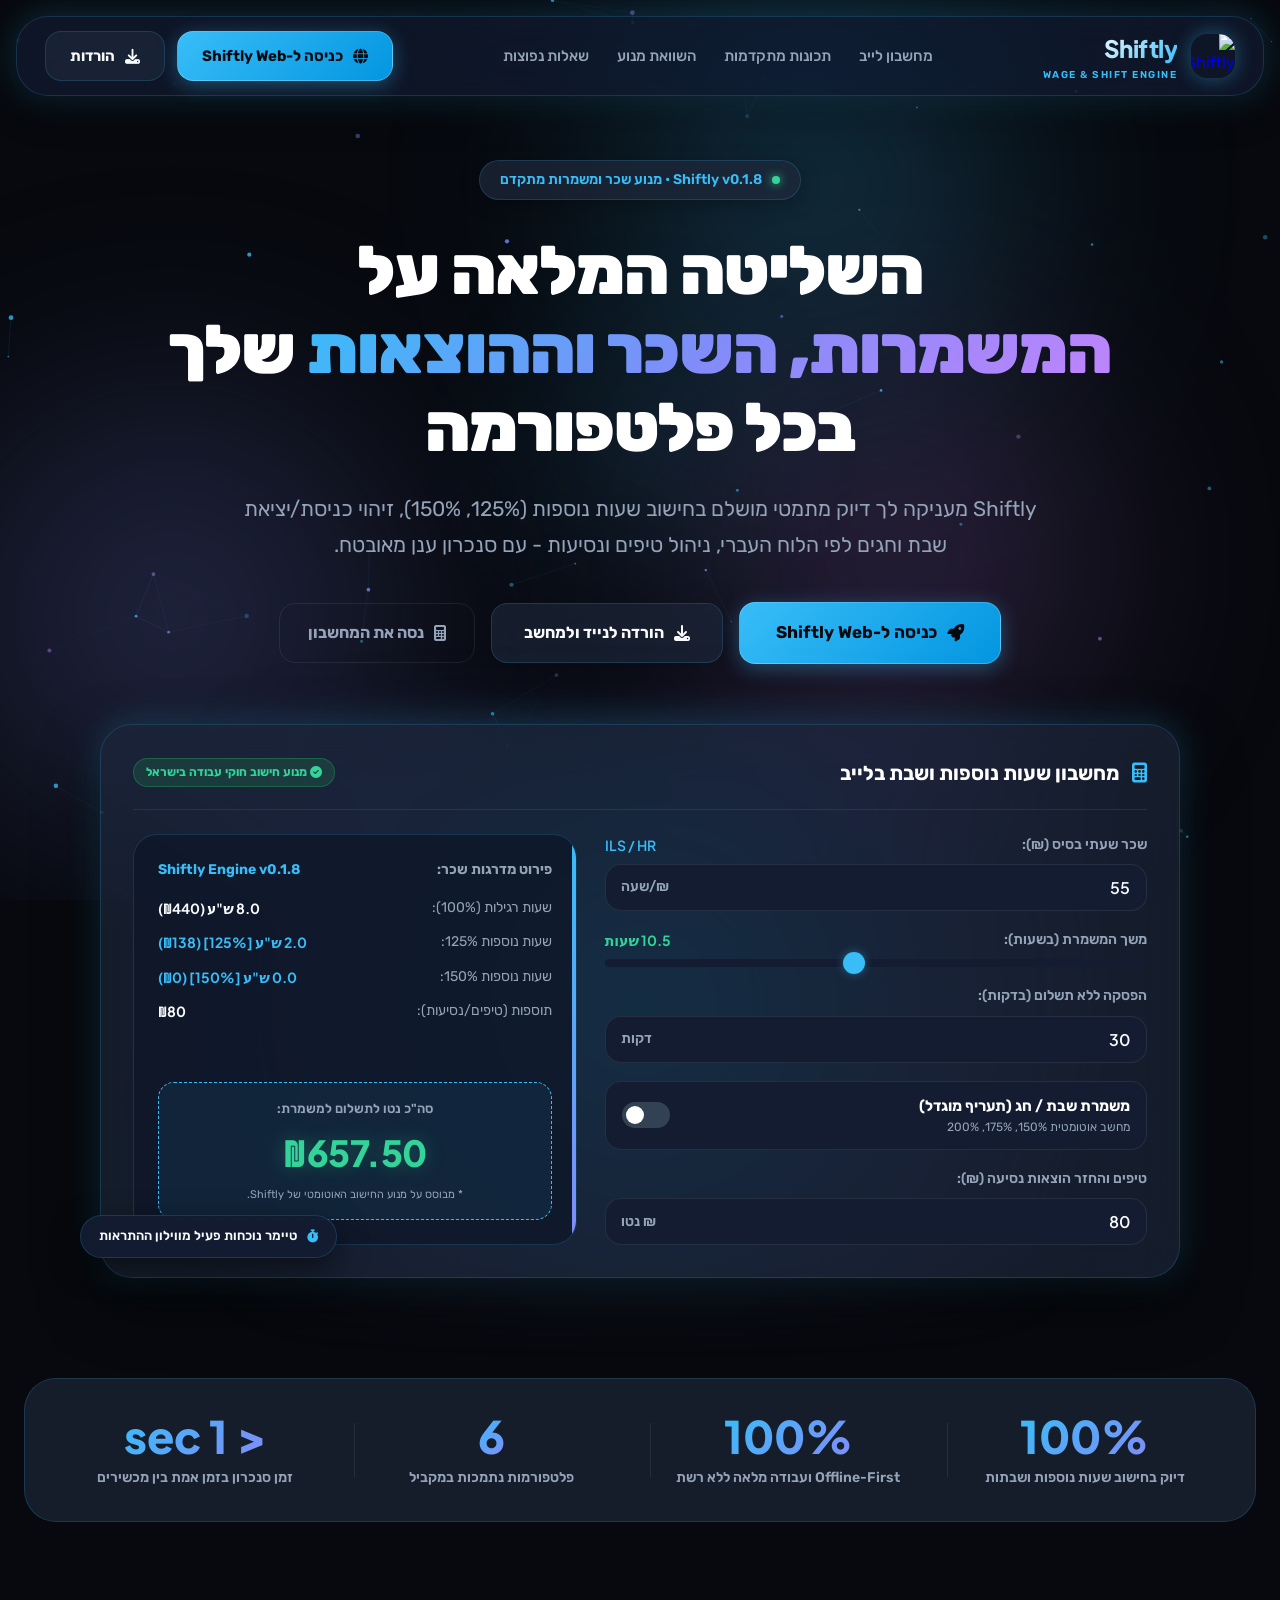
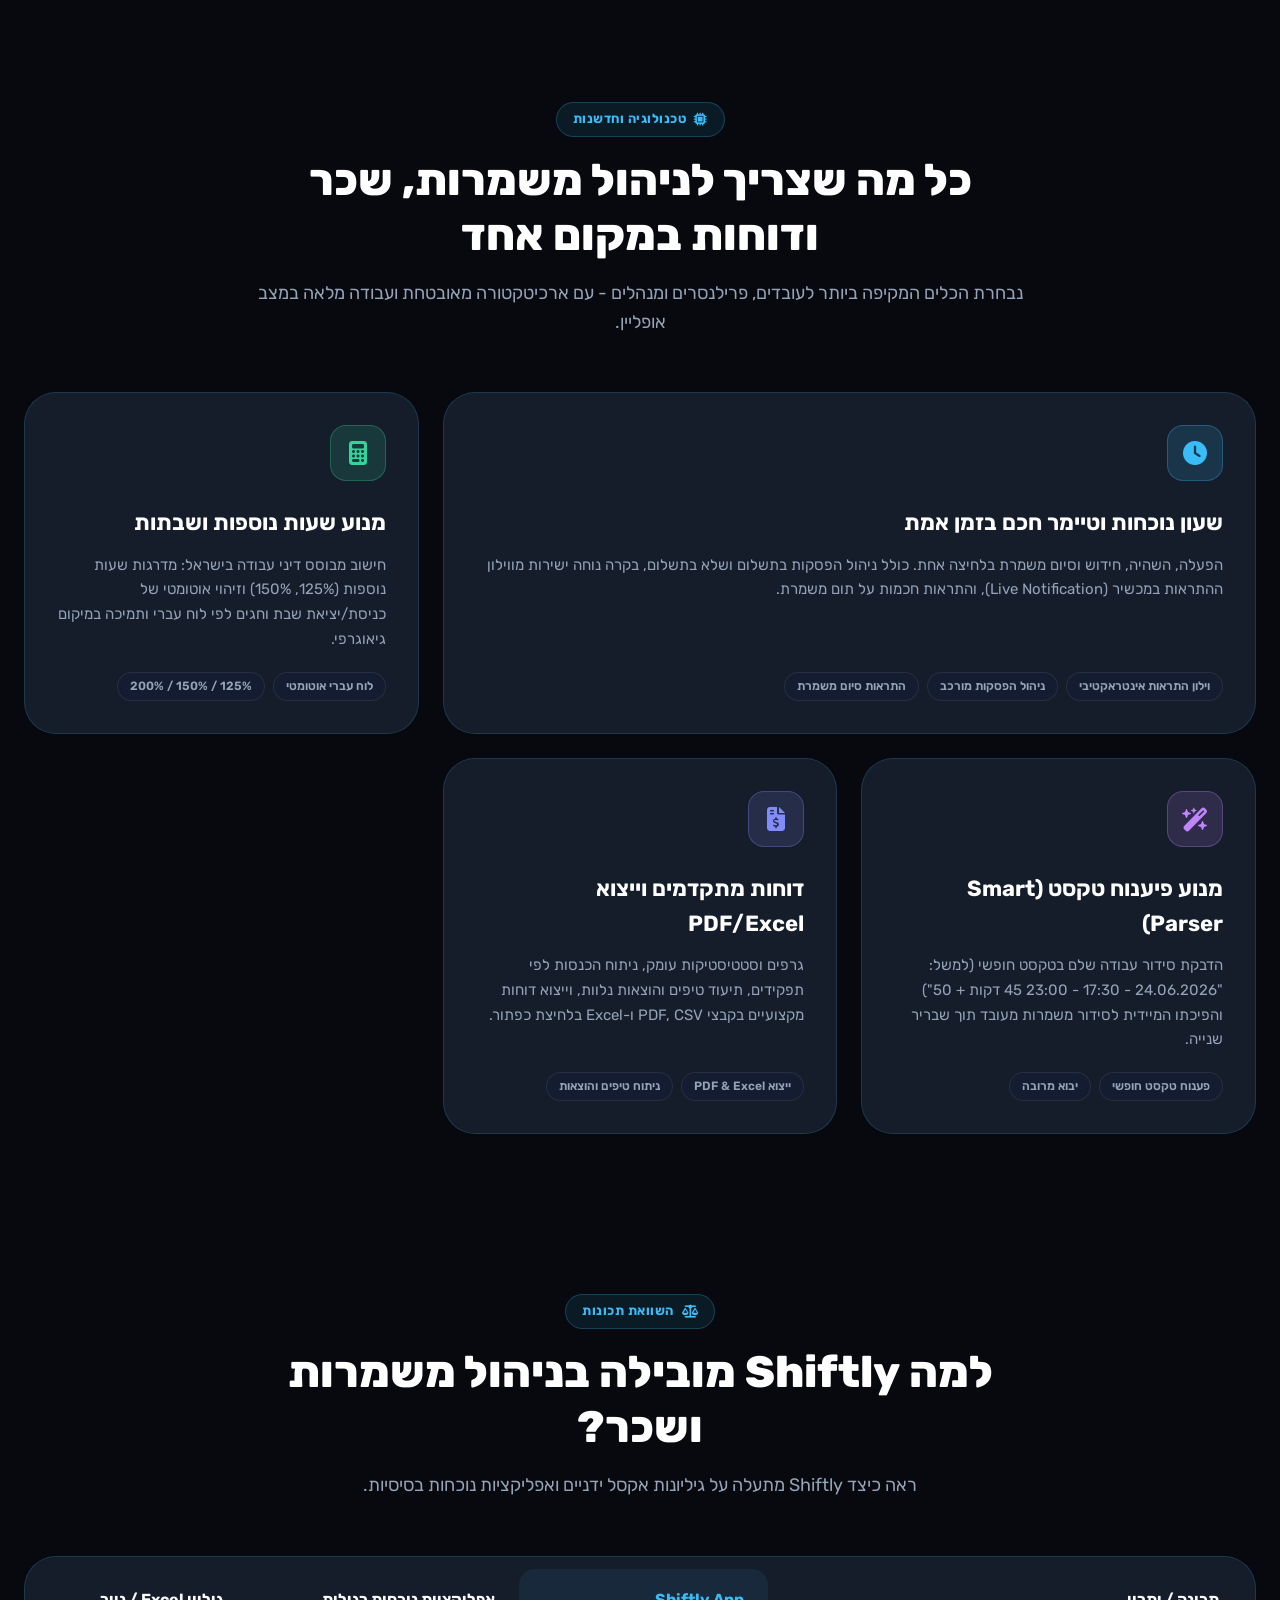
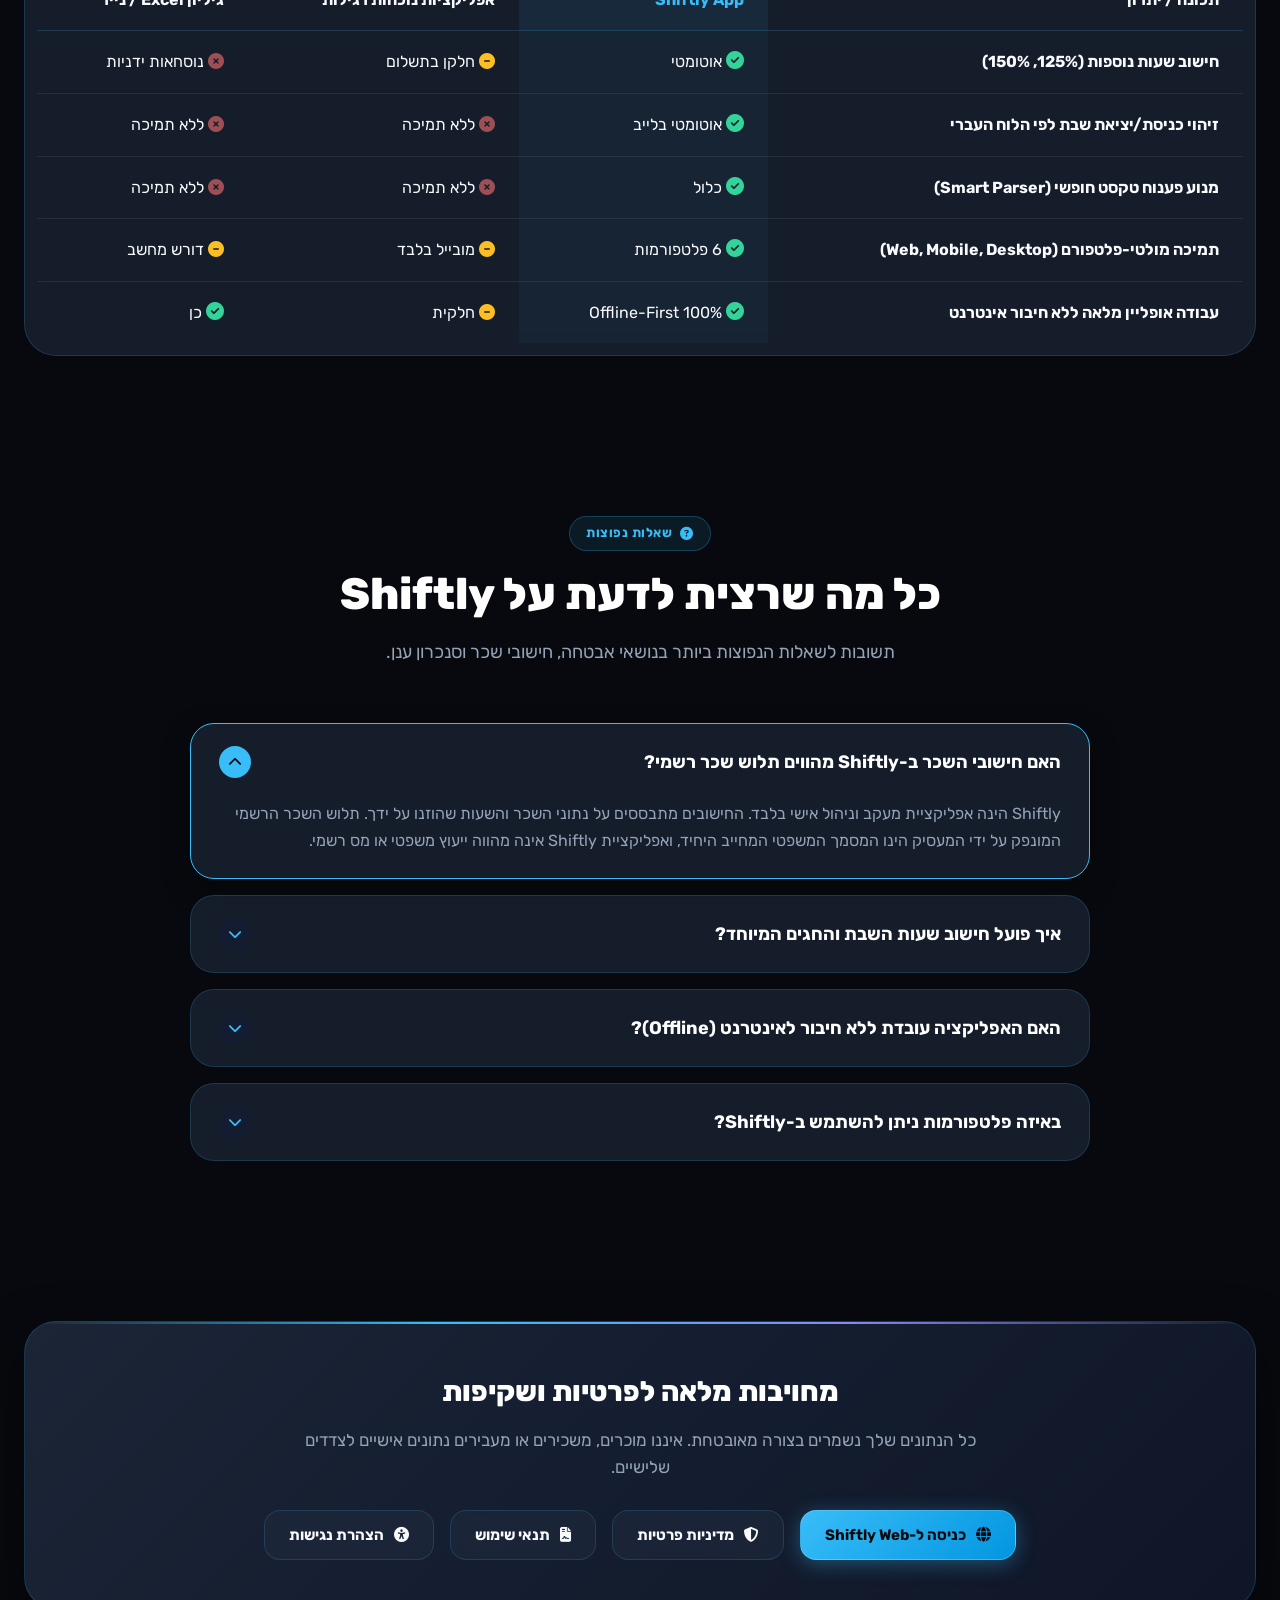
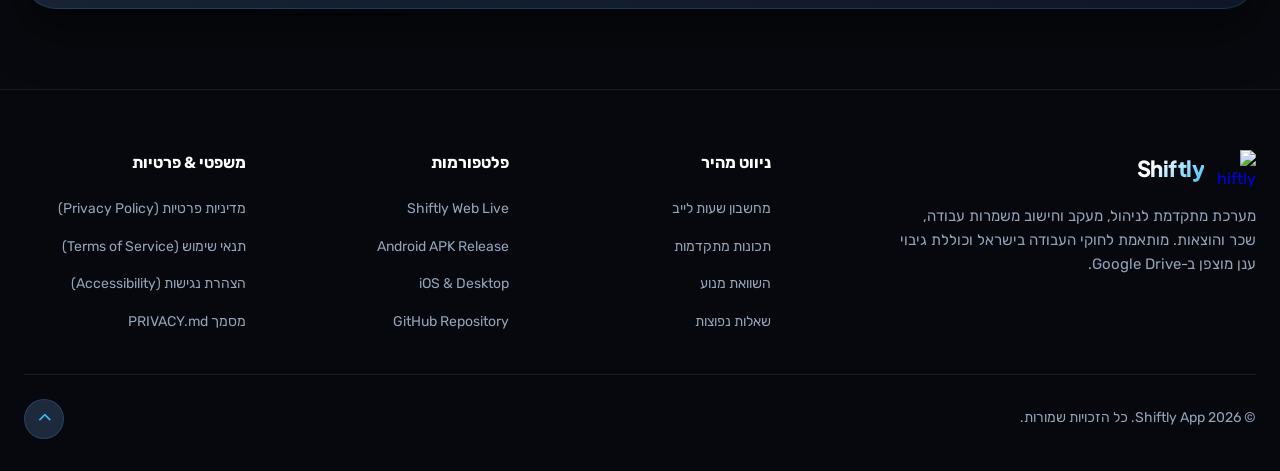
==== commit 885fd1e8: "Update landing page metrics and legal banner, refine CSS grid layout, and reformat generated plugin " ====
--- a/index.html
+++ b/index.html
@@ -324,6 +324,10 @@
                 <div class="metric-card">
                     <div class="metric-number">100%</div>
                     <div class="metric-label">דיוק בחישוב שעות נוספות ושבתות</div>
+                </div>
+                <div class="metric-card">
+                    <div class="metric-number">100%</div>
+                    <div class="metric-label">Offline-First ועבודה מלאה ללא רשת</div>
                 </div>
                 <!--
                 <div class="metric-card">
@@ -824,7 +828,6 @@
         <section class="section-wrapper">
             <div class="legal-banner-box">
                 <h3 style="font-size: 28px; font-weight: 800; color: #FFFFFF; margin-bottom: 12px;">
-                    🛡️
                     מחויבות מלאה לפרטיות ושקיפות</h3>
                 <p style="color: var(--text-muted); max-width: 720px; margin: 0 auto 28px; font-size: 17px;">
                     כל הנתונים שלך נשמרים בצורה מאובטחת. איננו מוכרים, משכירים או מעבירים נתונים
@@ -839,7 +842,7 @@
                     <a class="btn btn-glass" href="privacy.html">
                         <i aria-hidden="true" class="fa-solid fa-shield-halved"></i> מדיניות פרטיות
                     </a>
-                    <a class="btn btn-outline" href="terms.html">
+                    <a class="btn btn-glass" href="terms.html">
                         <i aria-hidden="true" class="fa-solid fa-file-contract"></i> תנאי שימוש
                     </a>
                     <a class="btn btn-glass" href="accessibility.html">
--- a/css/style.css
+++ b/css/style.css
@@ -966,7 +966,7 @@
 
 .metrics-grid {
   display: grid;
-  grid-template-columns: repeat(4, 1fr);
+  grid-template-columns: repeat(auto-fit, minmax(220px, 1fr));
   gap: 20px;
   background: var(--bg-glass-card);
   border: 1px solid var(--border-glass);
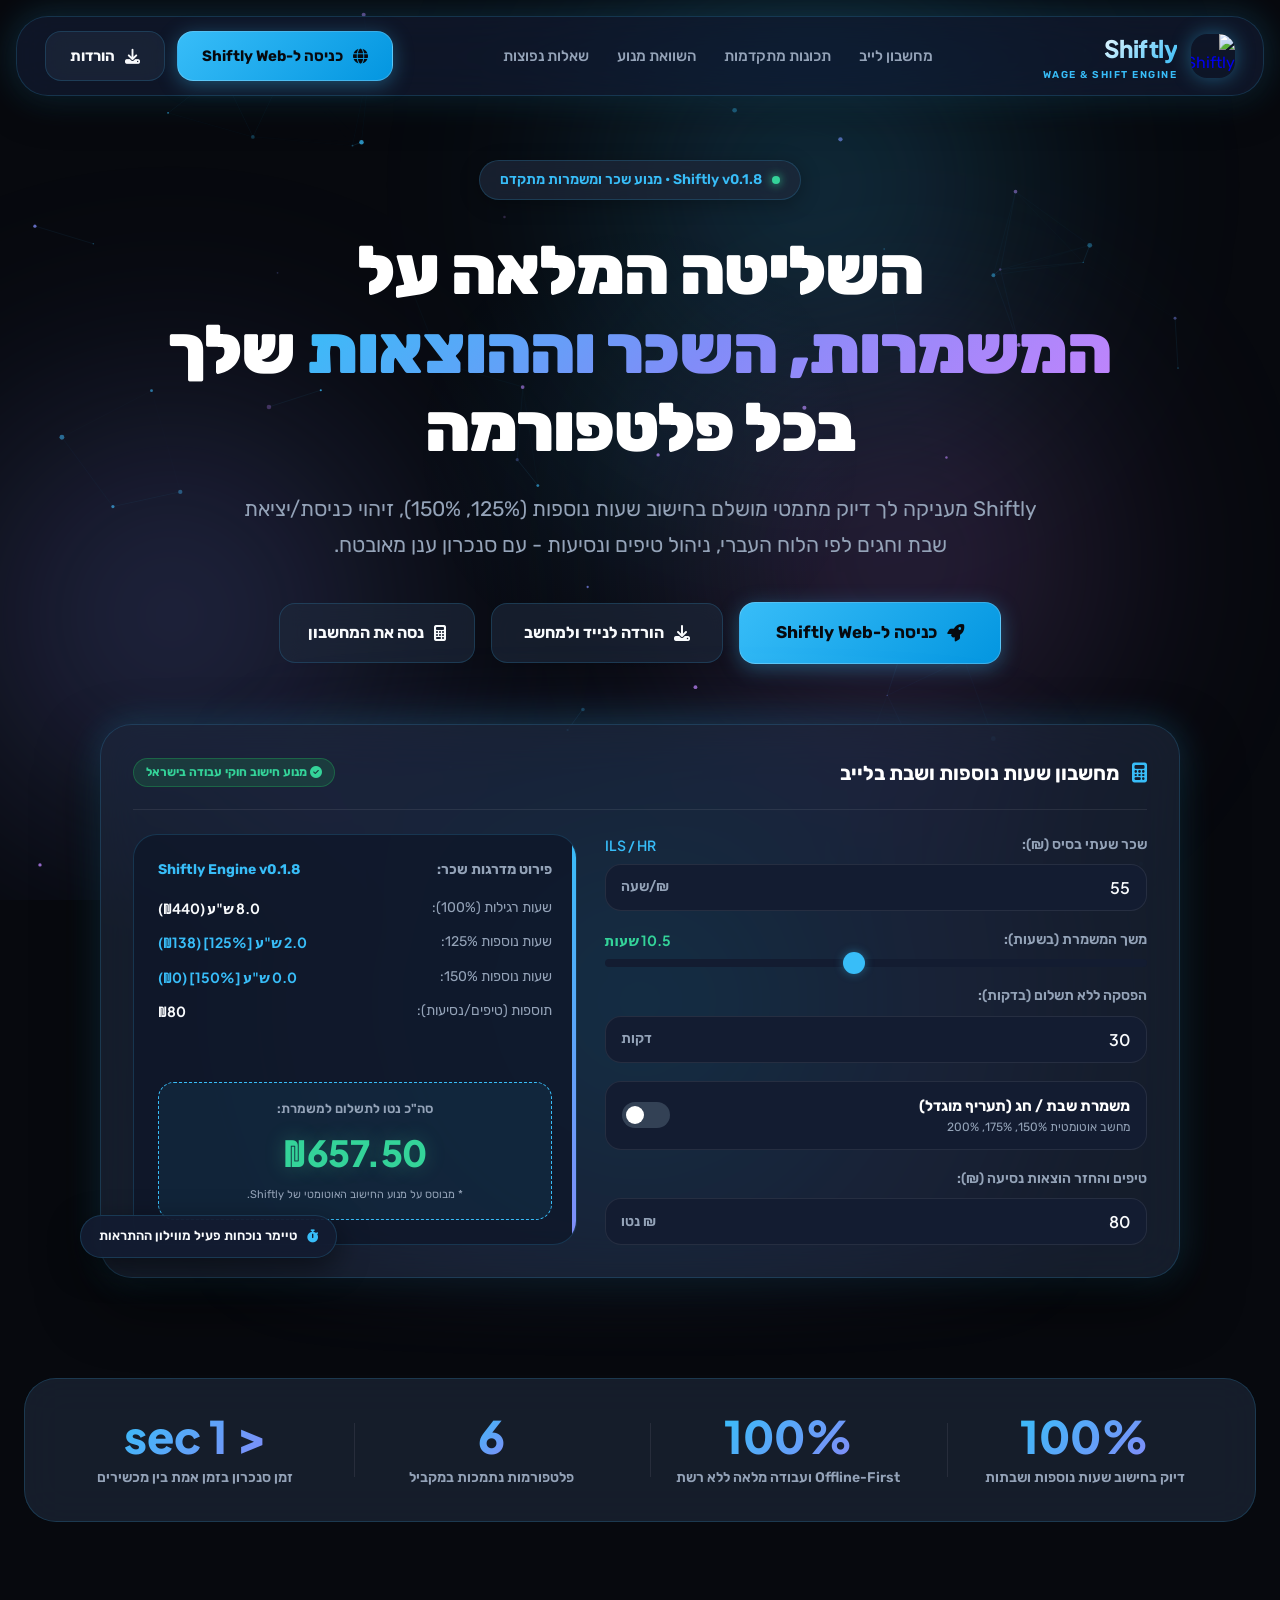
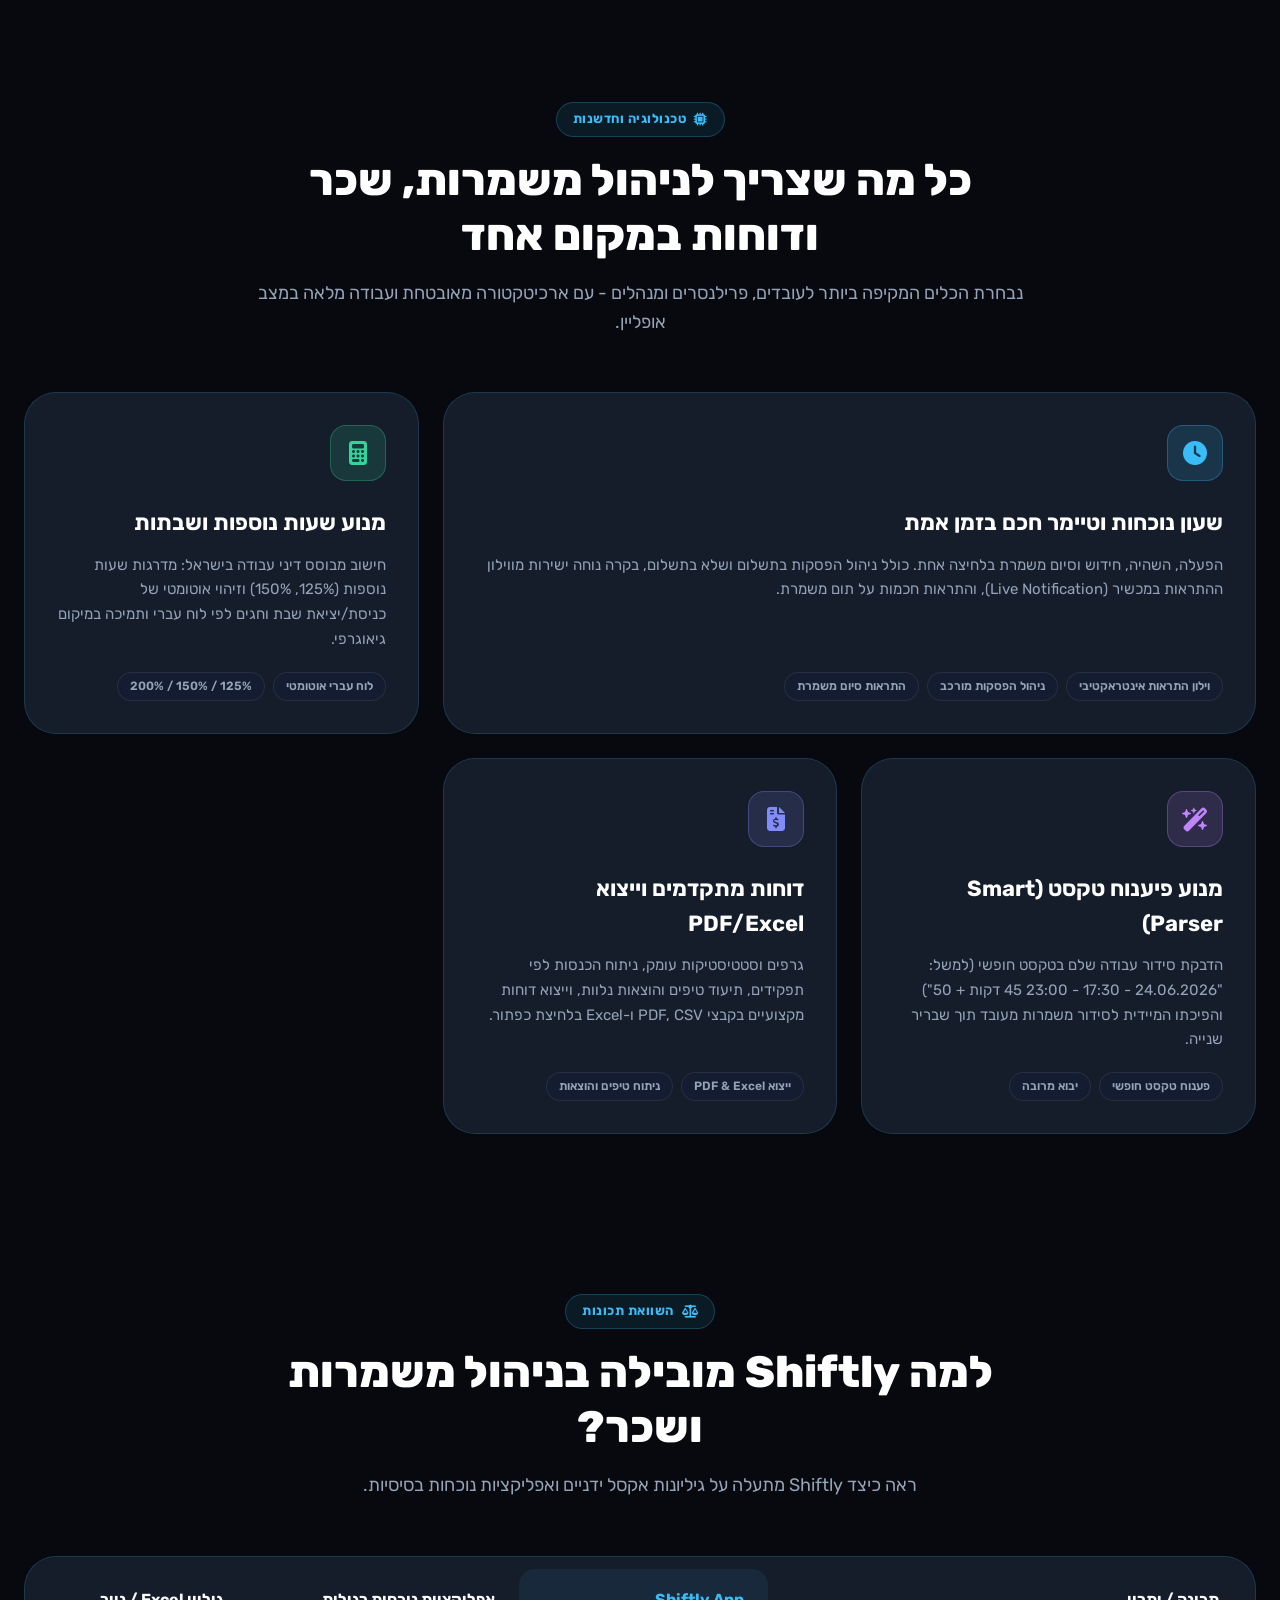
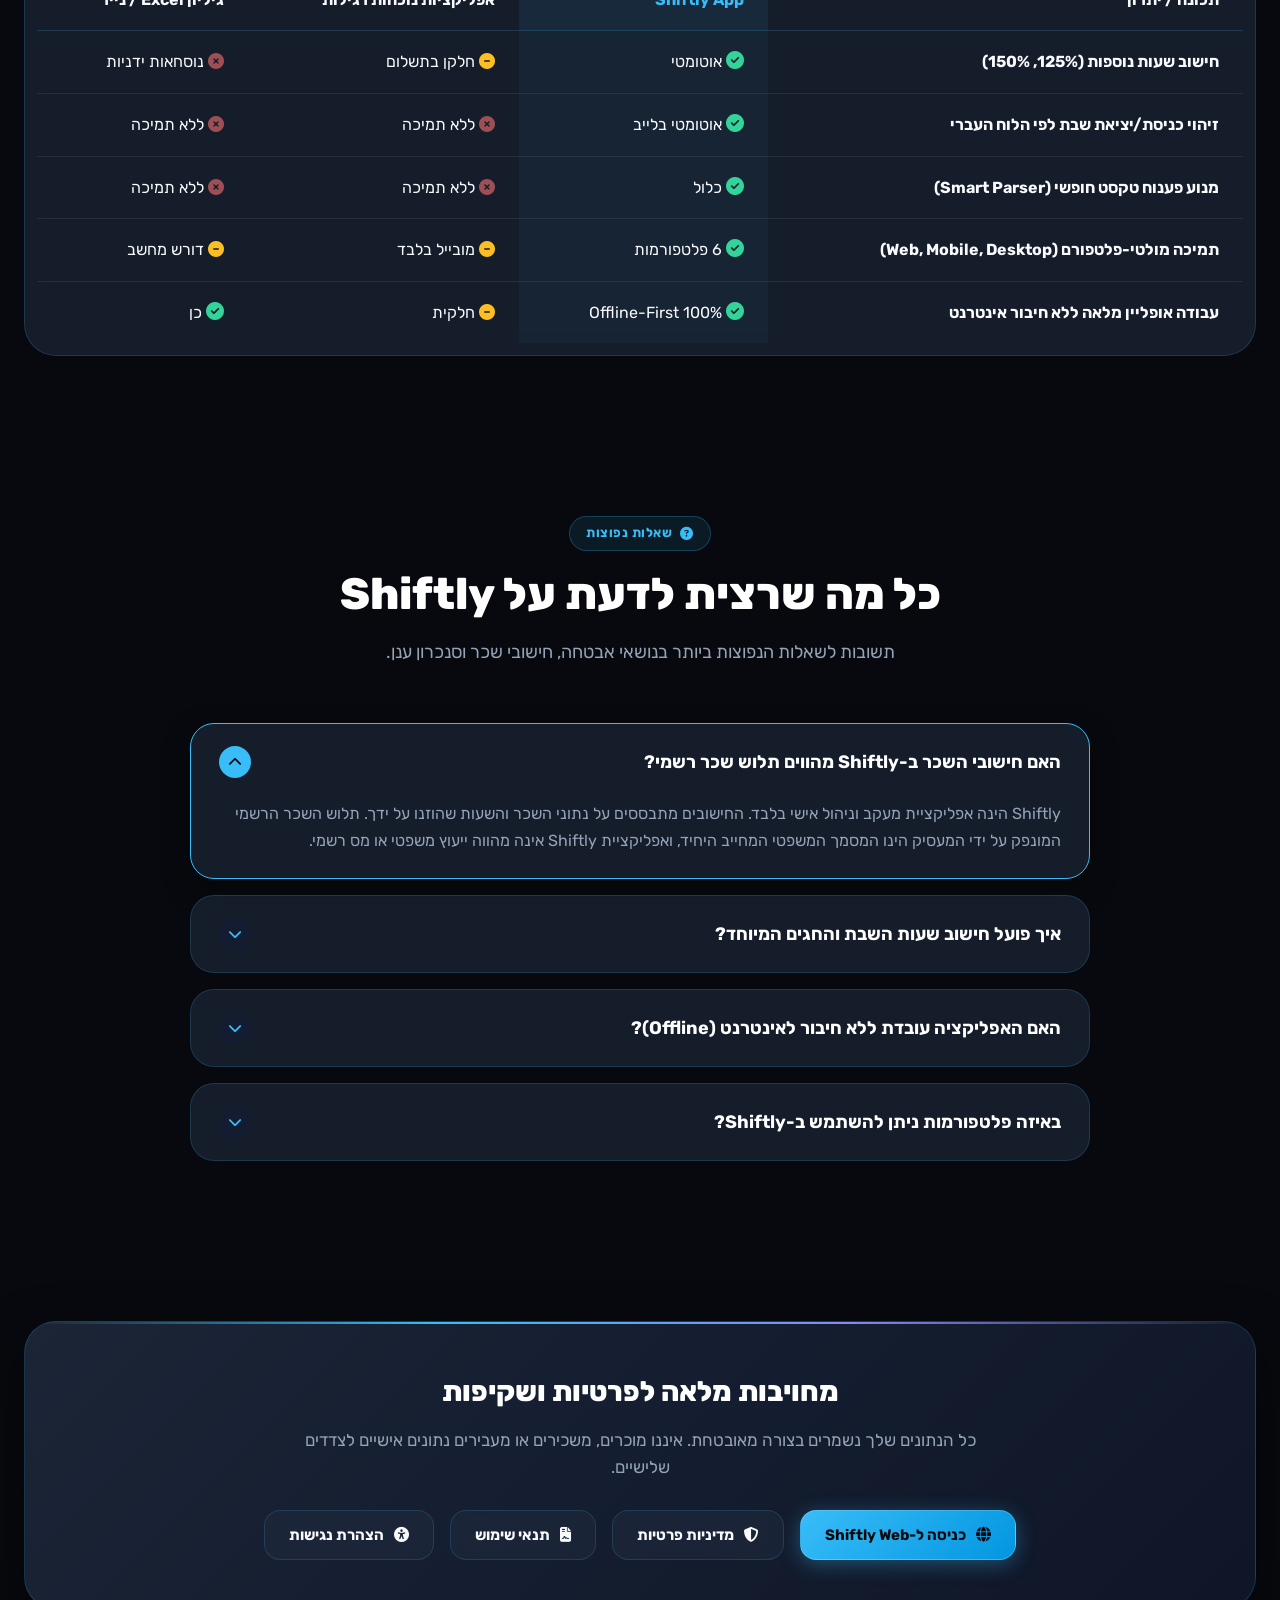
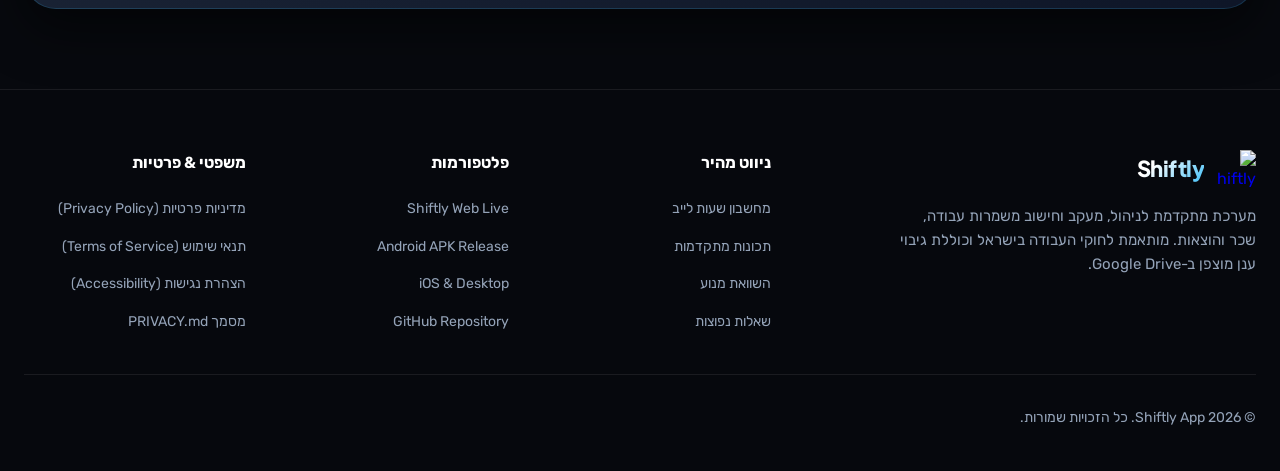
==== commit 37629690: "Update calculator button class to `btn-glass` and adjust padding in `index.html`" ====
--- a/index.html
+++ b/index.html
@@ -182,7 +182,7 @@
                    style="padding: 16px 32px; font-size: 16px;" target="_blank">
                     <i class="fa-solid fa-download"></i> הורדה לנייד ולמחשב
                 </a>
-                <a class="btn btn-outline" href="#calculator"
+                <a class="btn btn-glass" href="#calculator"
                    style="padding: 16px 28px; font-size: 16px;">
                     <i class="fa-solid fa-calculator"></i> נסה את המחשבון
                 </a>
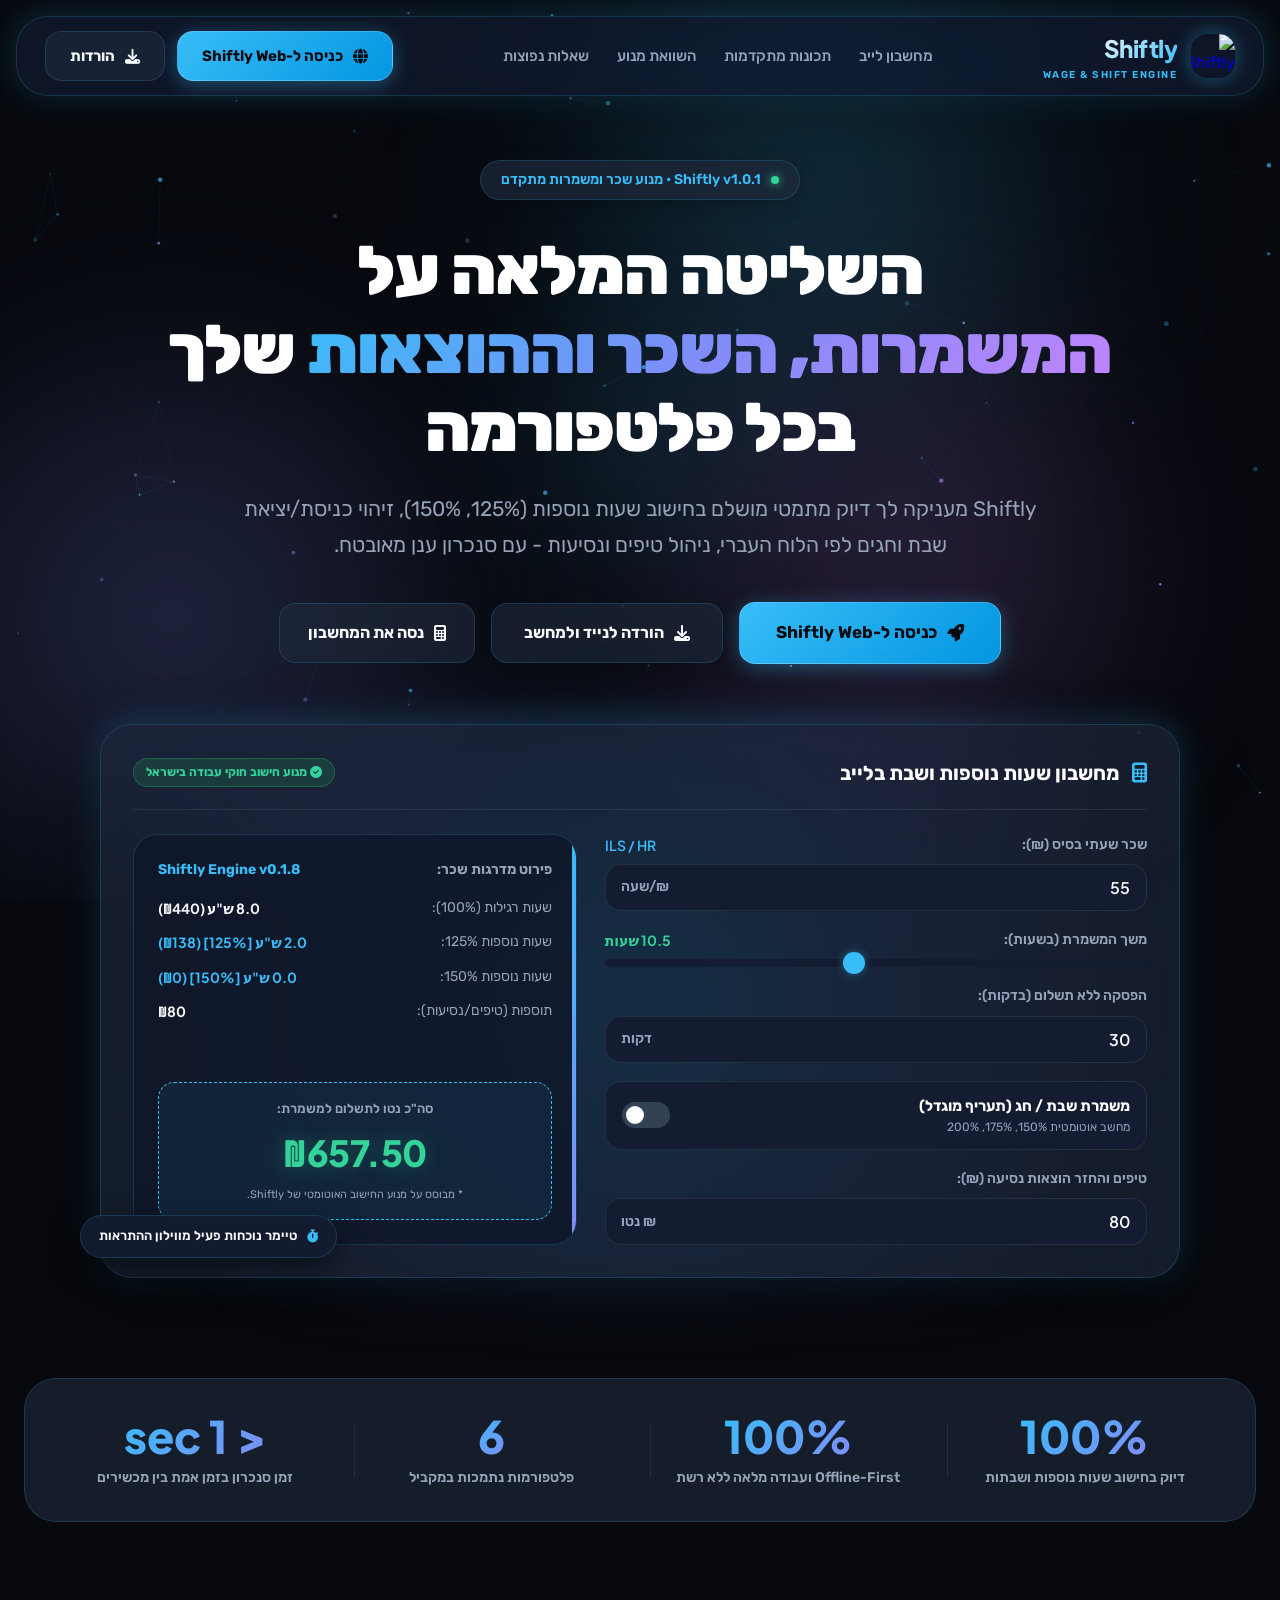
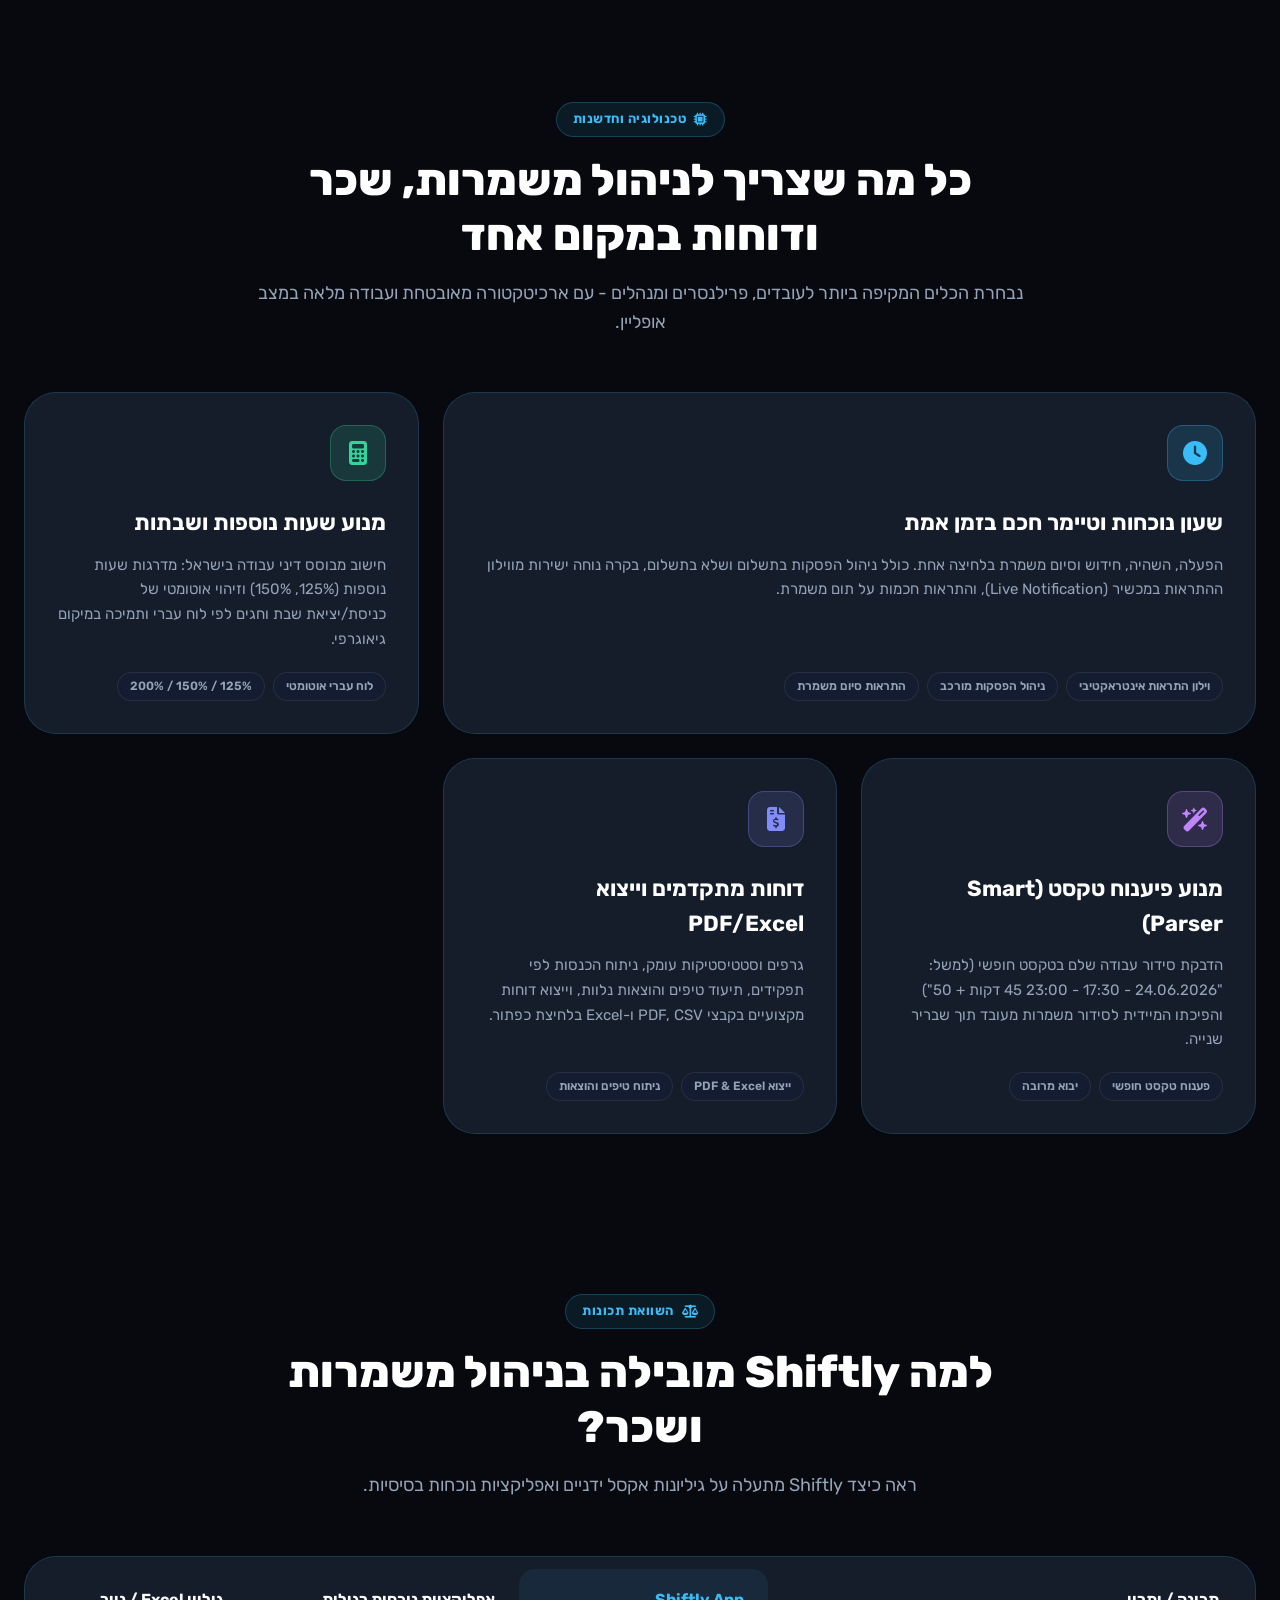
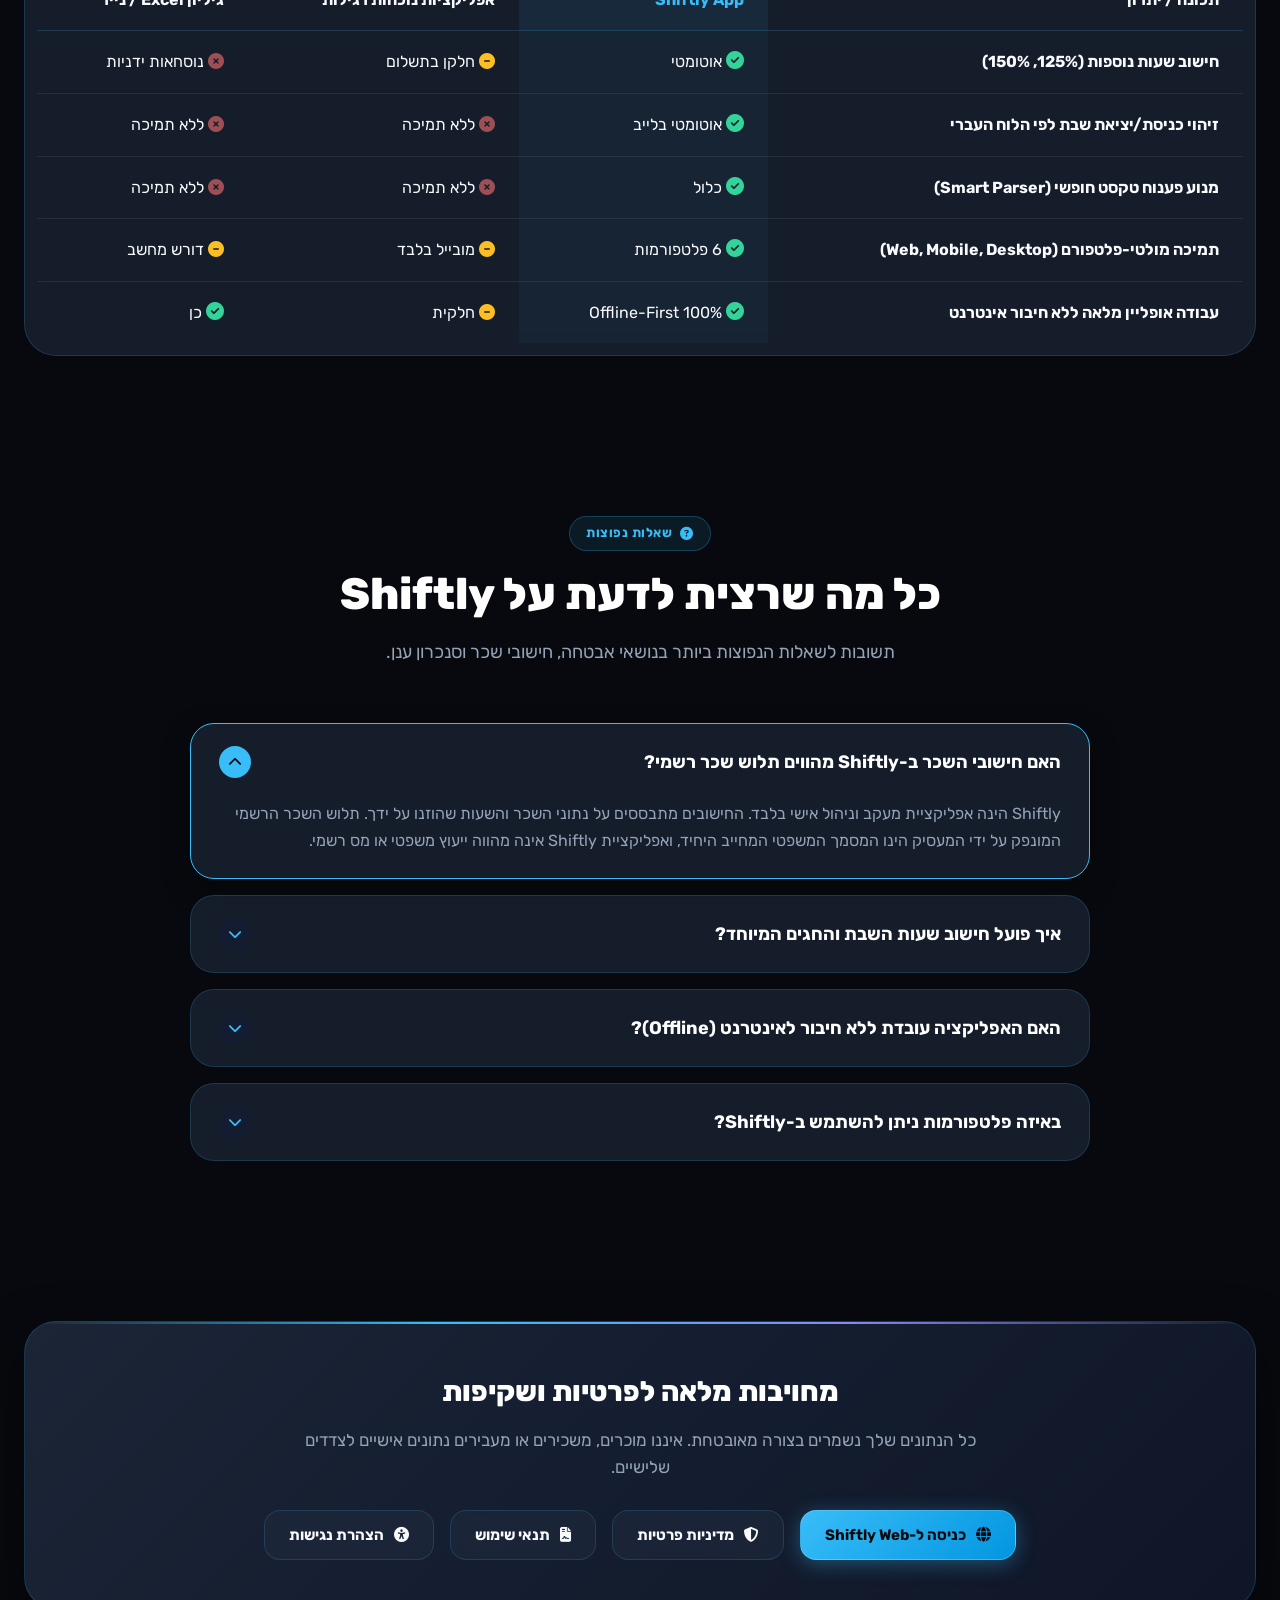
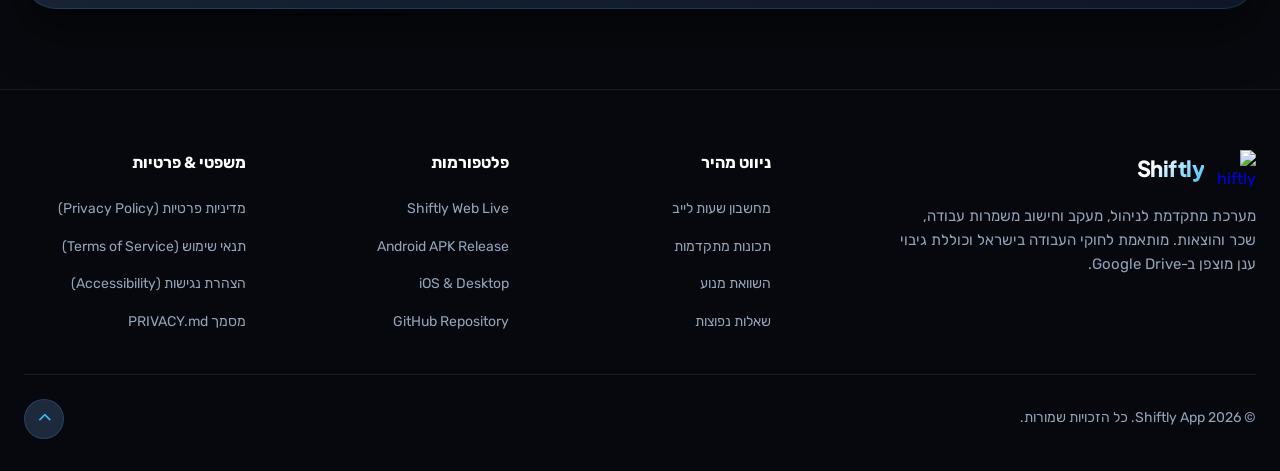
==== commit cc91c4a2: "Update version to v1.0.1 in index.html" ====
--- a/index.html
+++ b/index.html
@@ -150,7 +150,7 @@
         <section class="hero-section">
             <div class="hero-badge-pill">
                 <span class="pulse-dot"></span>
-                <span>Shiftly v0.1.8 • מנוע שכר ומשמרות מתקדם</span>
+                <span>Shiftly v1.0.1 • מנוע שכר ומשמרות מתקדם</span>
             </div>
 
             <h1 class="hero-title">
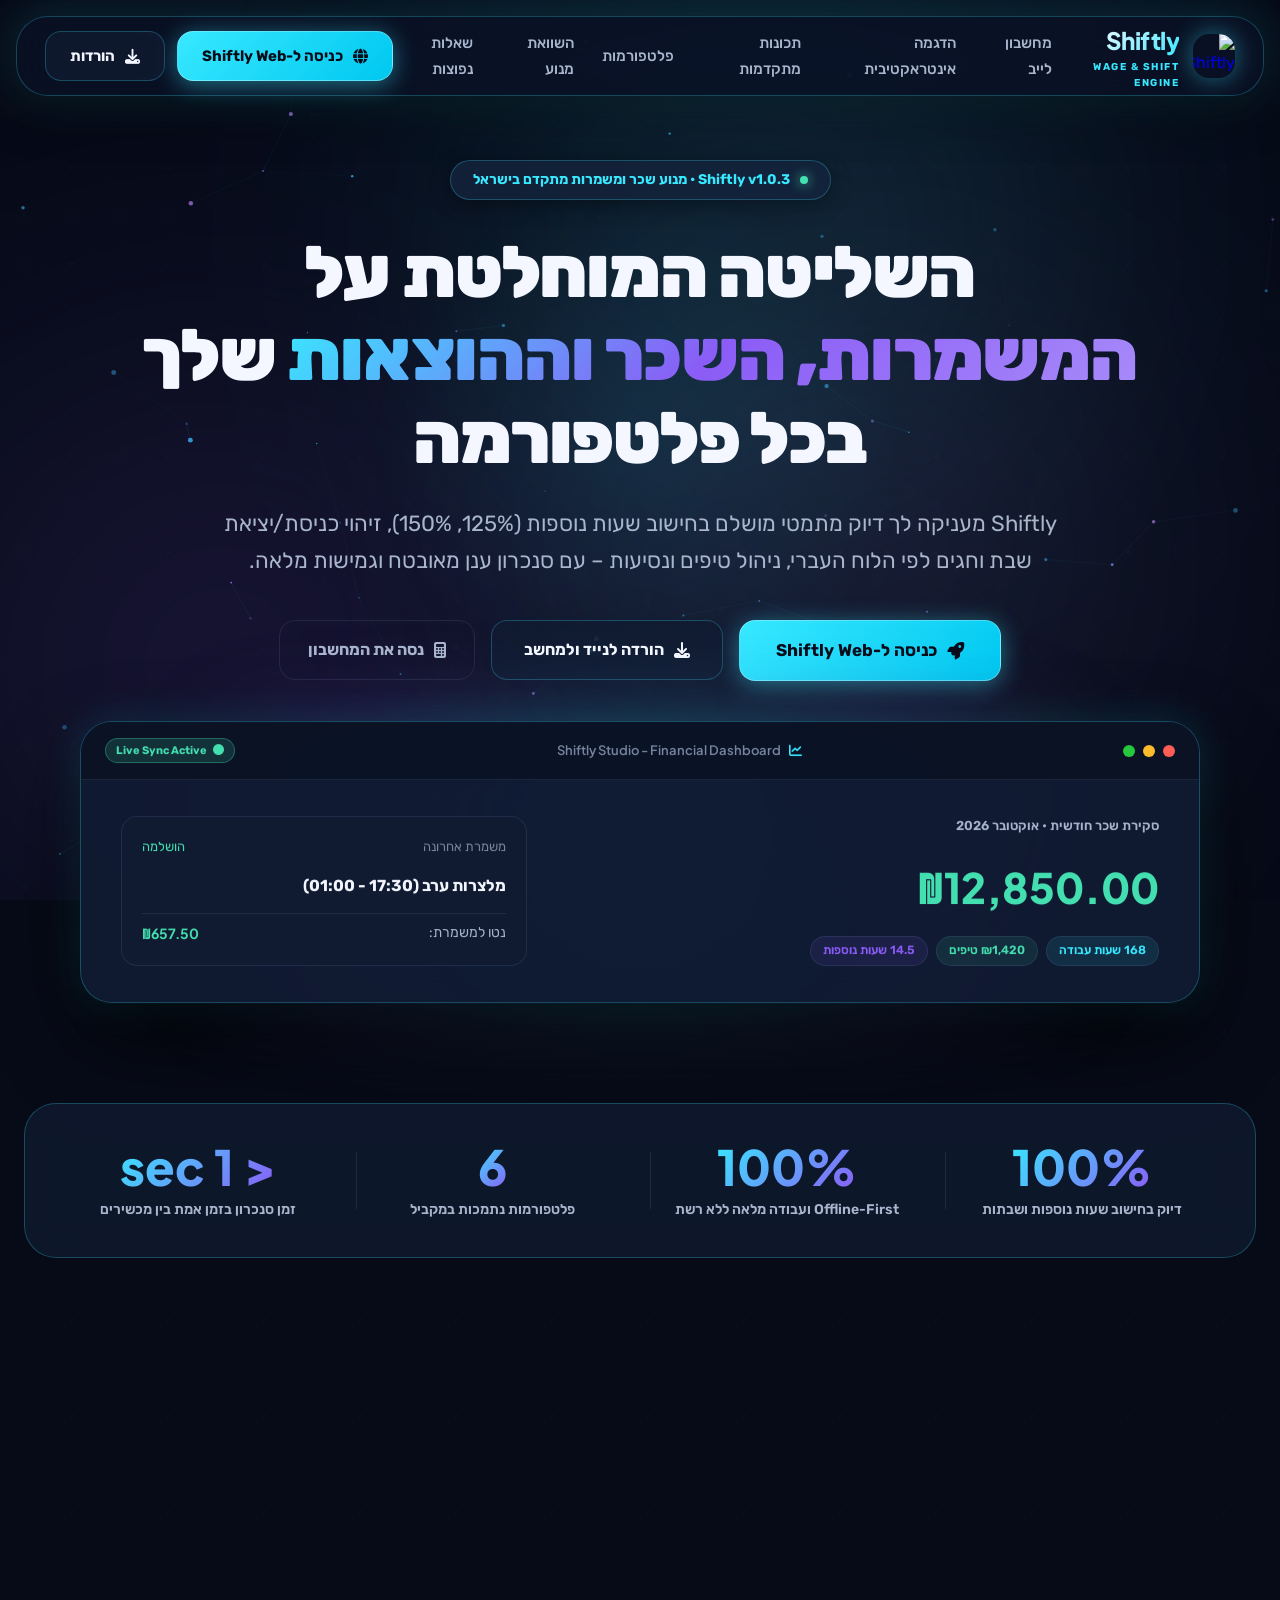
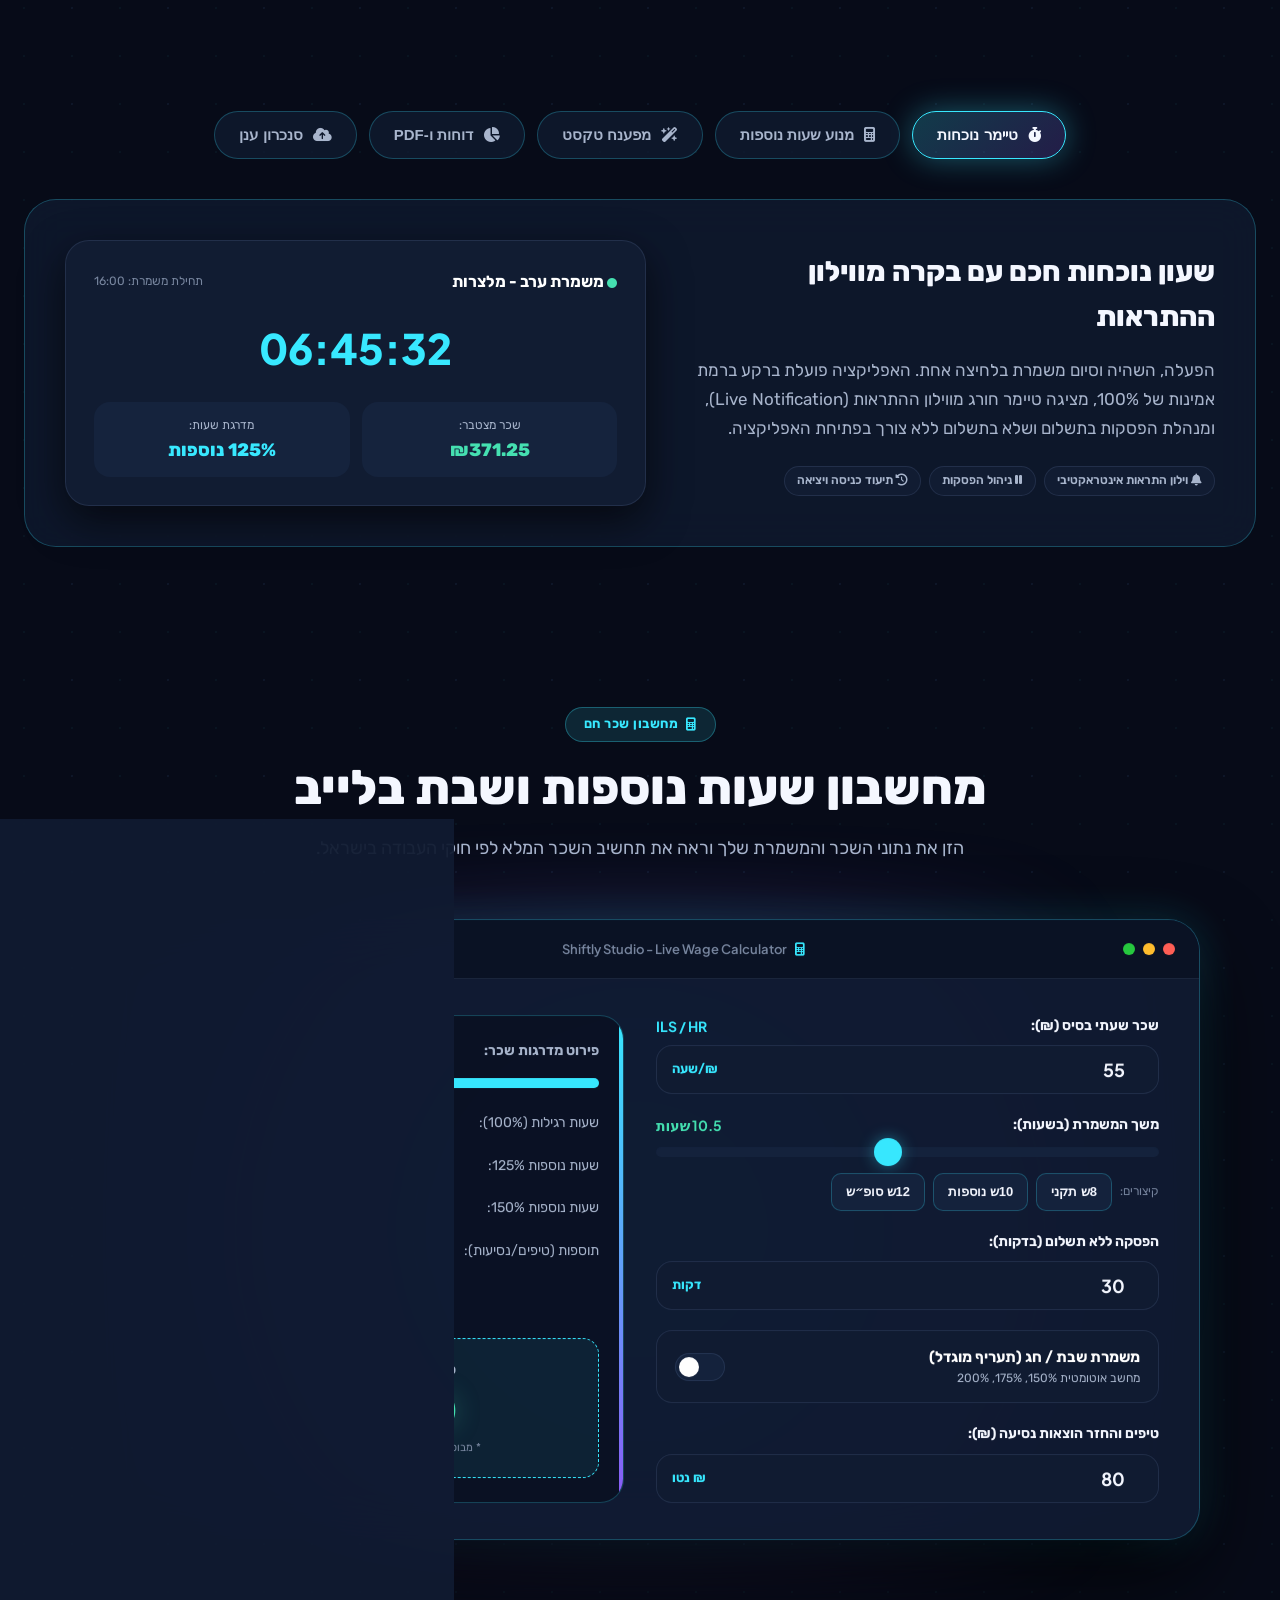
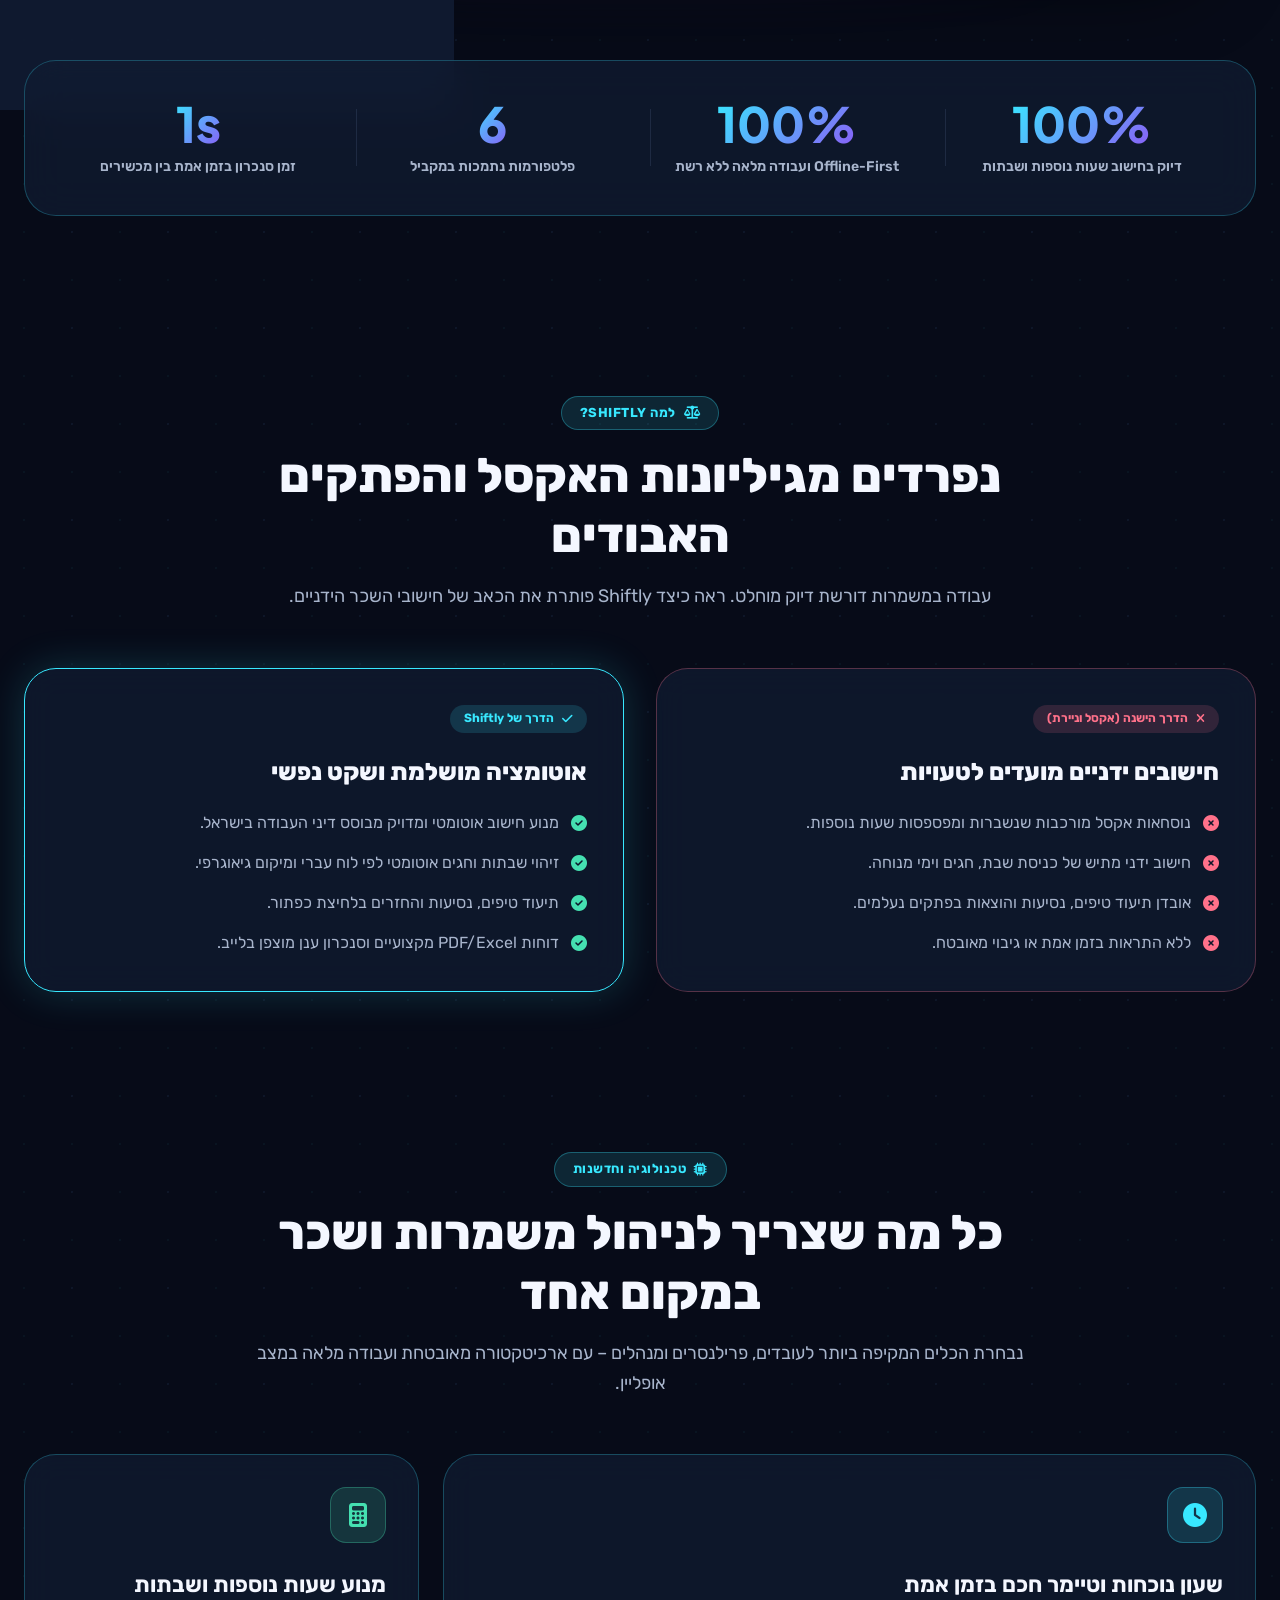
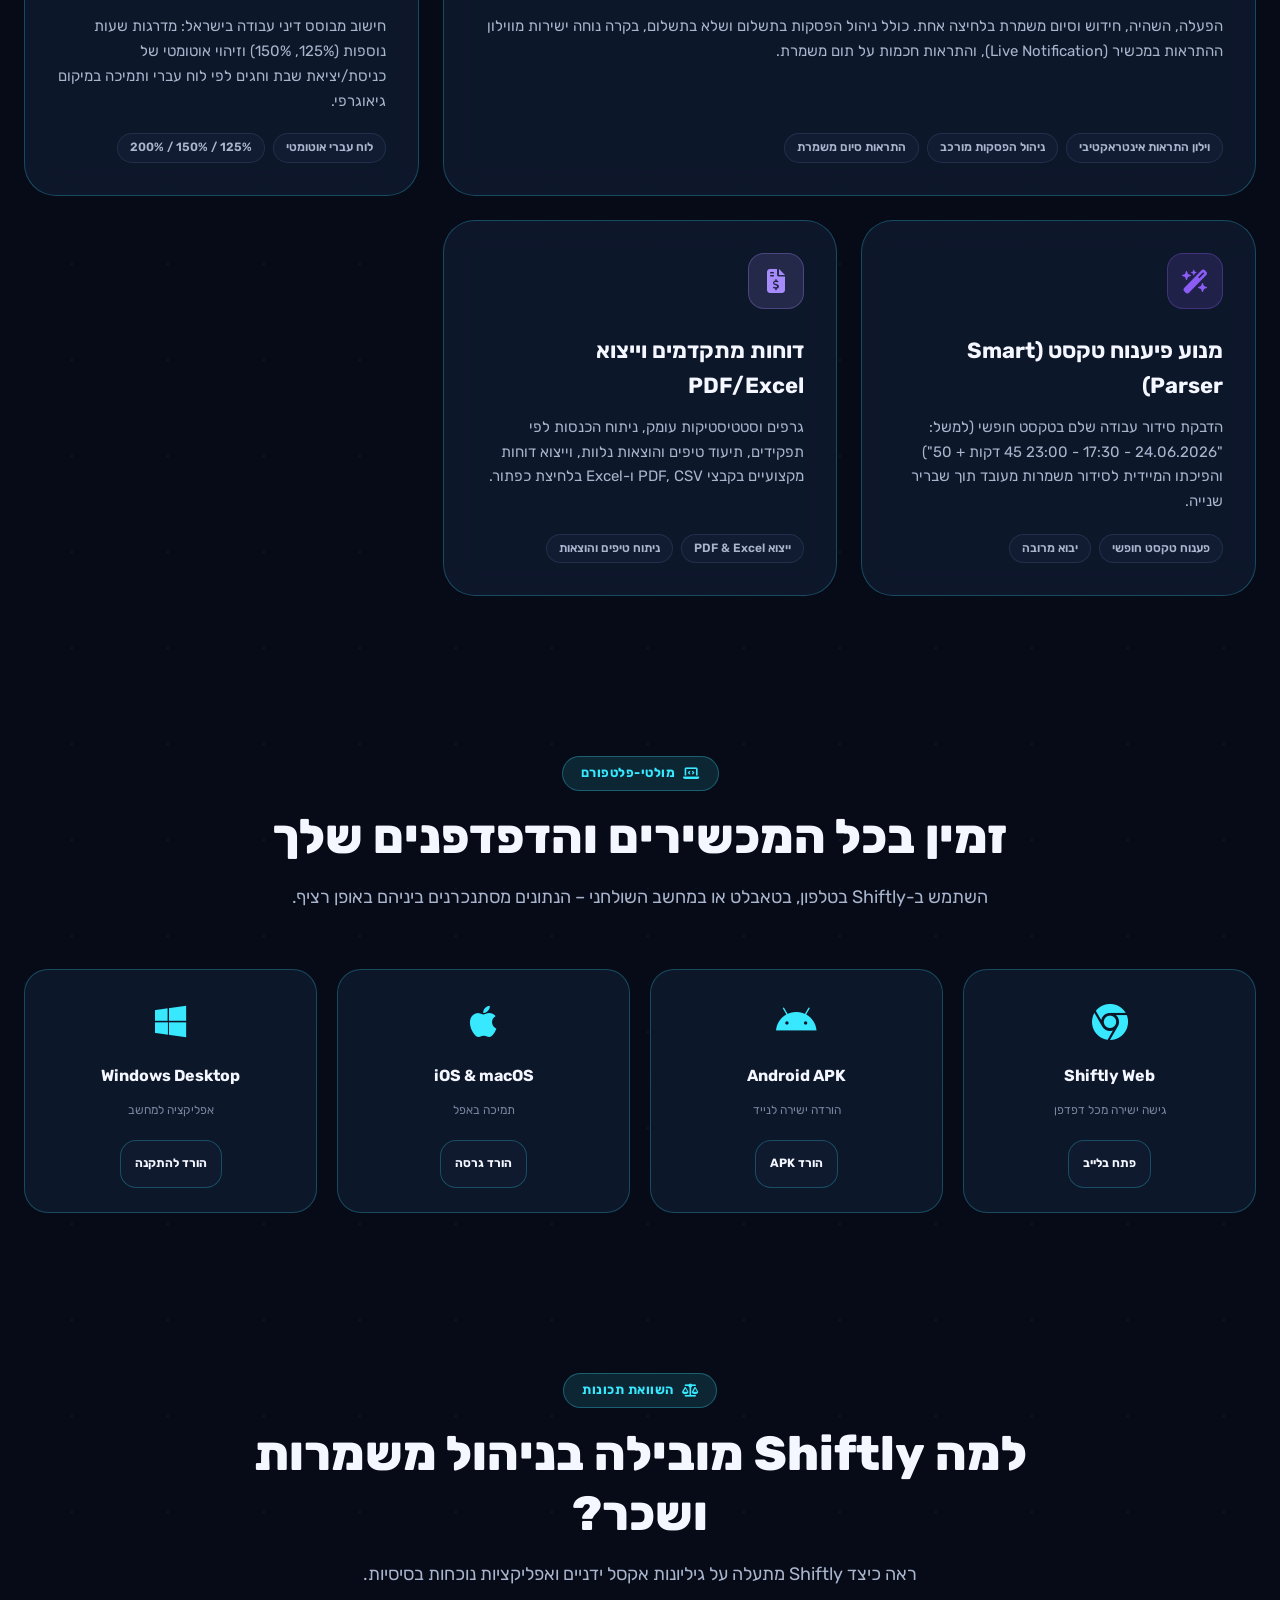
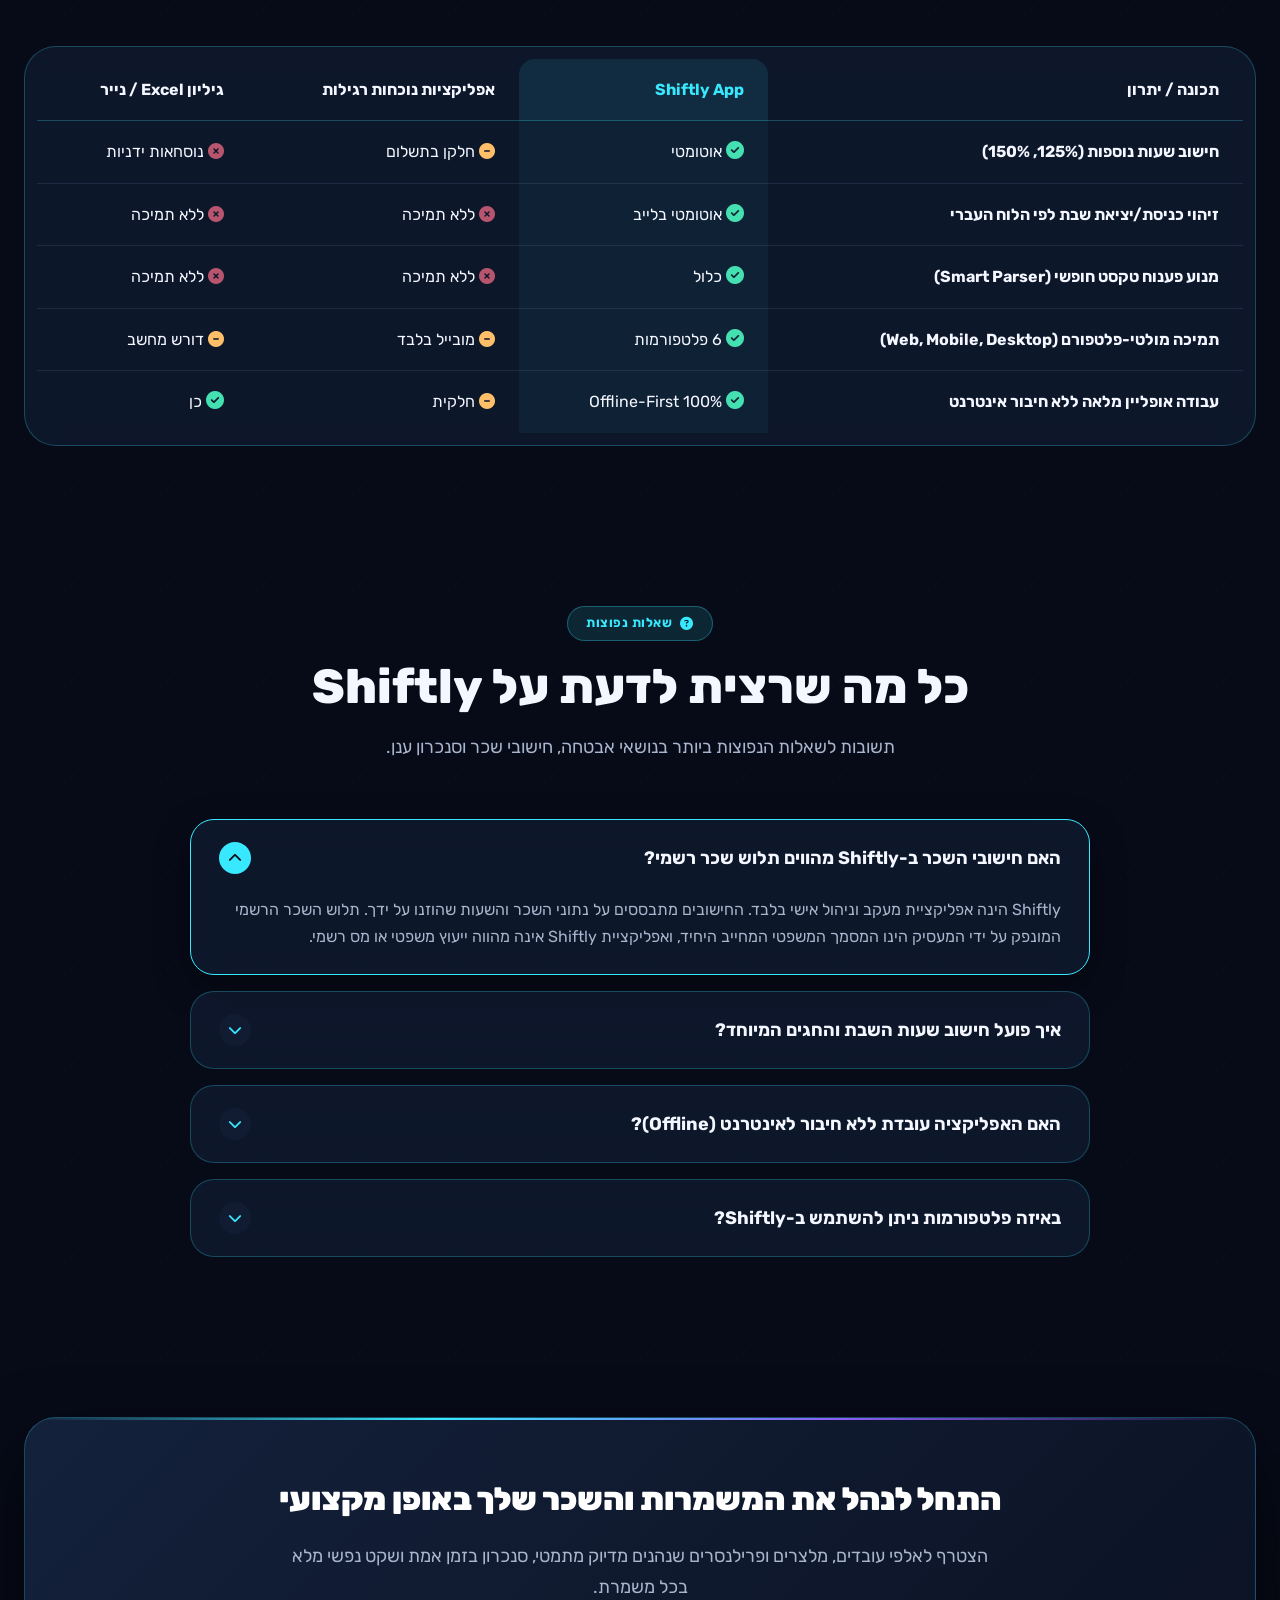
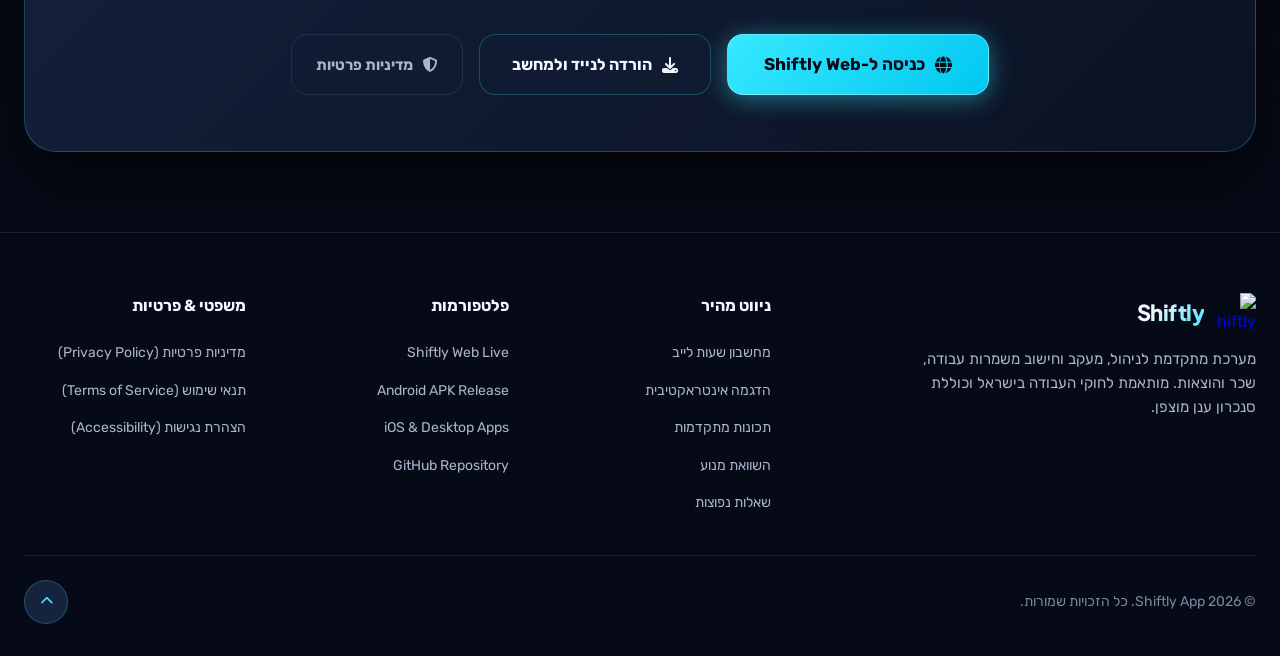
==== commit 1c77277e: "Enhance interactive product showcase, upgrade live calculator, integrate GSAP animations, and refine" ====
--- a/index.html
+++ b/index.html
@@ -2,11 +2,8 @@
 <html dir="rtl" lang="he">
 <head>
     <meta charset="UTF-8">
-    <meta content="width=device-width, initial-scale=1.0" name="viewport">
-    <!-- <title>Shiftly - מערכת מתקדמת לניהול משמרות, שכר ו-BYOS Google Drive</title> -->
-    <title>Shiftly - מערכת מתקדמת לניהול משמרות ושכר</title>
-    <!-- <meta content="Shiftly מעניקה לך שליטה מוחלטת על המשמרות, השעות הנוספות, הטיפים וההוצאות - עם חישובים מדויקים לפי חוקי העבודה בישראל, גיבוי מוצפן ב-Google Drive הפרטי שלך (BYOS) וסנכרון ענן בזמן אמת."
-          name="description"> -->
+    <meta content="width=device-width, initial-scale=1.0, viewport-fit=cover" name="viewport">
+    <title>Shiftly - מערכת מתקדמת לניהול משמרות, שכר ודוחות</title>
     <meta content="Shiftly מעניקה לך שליטה מוחלטת על המשמרות, השעות הנוספות, הטיפים וההוצאות - עם חישובים מדויקים לפי חוקי העבודה בישראל וסנכרון ענן בזמן אמת."
           name="description">
 
@@ -20,12 +17,16 @@
     <!-- Google Fonts (Rubik for Hebrew, Plus Jakarta Sans for Accents & Numerals) -->
     <link href="https://fonts.googleapis.com" rel="preconnect">
     <link crossorigin href="https://fonts.gstatic.com" rel="preconnect">
-    <link href="https://fonts.googleapis.com/css2?family=Plus+Jakarta+Sans:wght@500;600;700;800&family=Rubik:ital,wght@0,300..900;1,300..900&display=swap"
+    <link href="https://fonts.googleapis.com/css2?family=Plus+Jakarta+Sans:wght@500;600;700;800;900&family=Rubik:ital,wght@0,300..900;1,300..900&display=swap"
           rel="stylesheet">
 
     <!-- Font Awesome Icons 6.5.1 -->
     <link href="https://cdnjs.cloudflare.com/ajax/libs/font-awesome/6.5.1/css/all.min.css"
           rel="stylesheet">
+
+    <!-- GSAP Motion Engine -->
+    <script src="https://cdnjs.cloudflare.com/ajax/libs/gsap/3.12.5/gsap.min.js"></script>
+    <script src="https://cdnjs.cloudflare.com/ajax/libs/gsap/3.12.5/ScrollTrigger.min.js"></script>
 
     <!-- Stylesheet -->
     <link href="css/style.css" rel="stylesheet">
@@ -35,7 +36,7 @@
 <!-- Accessibility Skip Link (WCAG 2.4.1) -->
 <a class="skip-link" href="#main-content">דילוג לתוכן המרכזי</a>
 
-<!-- Ambient Dynamic Background & Interactive Canvas -->
+<!-- Ambient Dynamic Background & Canvas -->
 <div aria-hidden="true" class="ambient-canvas-container">
     <canvas id="bgCanvas"></canvas>
     <div class="gradient-orb orb-1"></div>
@@ -43,7 +44,7 @@
     <div class="gradient-orb orb-3"></div>
 </div>
 
-<!-- Interactive Cursor Spotlight (Desktop) -->
+<!-- Interactive Cursor Spotlight -->
 <div aria-hidden="true" class="cursor-spotlight"></div>
 
 <div class="page-wrapper">
@@ -62,8 +63,9 @@
 
         <ul class="nav-menu">
             <li><a class="nav-link" href="#calculator">מחשבון לייב</a></li>
+            <li><a class="nav-link" href="#showcase">הדגמה אינטראקטיבית</a></li>
             <li><a class="nav-link" href="#features">תכונות מתקדמות</a></li>
-            <!-- <li><a class="nav-link" href="#architecture">אבטחה &amp; BYOS</a></li> -->
+            <li><a class="nav-link" href="#platforms">פלטפורמות</a></li>
             <li><a class="nav-link" href="#comparison">השוואת מנוע</a></li>
             <li><a class="nav-link" href="#faq">שאלות נפוצות</a></li>
         </ul>
@@ -83,7 +85,7 @@
         </div>
     </nav>
 
-    <!-- Mobile Drawer Overlay & Menu -->
+    <!-- Mobile Navigation Drawer Overlay & Menu -->
     <div class="drawer-overlay" id="drawerOverlay"></div>
     <div aria-label="תפריט נייד" aria-modal="true" class="mobile-drawer" id="mobileDrawer"
          role="dialog" tabindex="-1">
@@ -102,16 +104,18 @@
                                                              class="fa-solid fa-calculator"
                                                              style="color: var(--primary);"></i>
                 מחשבון משמרות לייב</a></li>
+            <li><a class="drawer-link" href="#showcase"><i aria-hidden="true"
+                                                           class="fa-solid fa-desktop"
+                                                           style="color: var(--primary);"></i> הדגמה
+                אינטראקטיבית</a></li>
             <li><a class="drawer-link" href="#features"><i aria-hidden="true"
                                                            class="fa-solid fa-layer-group"
                                                            style="color: var(--primary);"></i>
                 תכונות האפליקציה</a></li>
-            <!--
-            <li><a class="drawer-link" href="#architecture"><i aria-hidden="true"
-                                                               class="fa-solid fa-shield-halved"
-                                                               style="color: var(--profit);"></i>
-                אבטחה וגיבוי פרטי</a></li>
-            -->
+            <li><a class="drawer-link" href="#platforms"><i aria-hidden="true"
+                                                            class="fa-solid fa-mobile-screen"
+                                                            style="color: var(--secondary);"></i>
+                פלטפורמות</a></li>
             <li><a class="drawer-link" href="#comparison"><i aria-hidden="true"
                                                              class="fa-solid fa-table-list"
                                                              style="color: var(--secondary);"></i>
@@ -128,8 +132,7 @@
                 שימוש</a></li>
             <li><a class="drawer-link" href="accessibility.html"><i aria-hidden="true"
                                                                     class="fa-solid fa-universal-access"></i>
-                הצהרת
-                נגישות</a></li>
+                הצהרת נגישות</a></li>
         </ul>
         <div style="margin-top: auto; display: flex; flex-direction: column; gap: 12px;">
             <a class="btn btn-primary" href="https://shiftly-ujfd.onrender.com/"
@@ -143,34 +146,25 @@
         </div>
     </div>
 
-    <!-- Main Content Wrapper (WCAG 1.3.1 Landmark) -->
+    <!-- Main Content Wrapper -->
     <main id="main-content">
 
         <!-- Hero Section -->
         <section class="hero-section">
             <div class="hero-badge-pill">
                 <span class="pulse-dot"></span>
-                <span>Shiftly v1.0.1 • מנוע שכר ומשמרות מתקדם</span>
+                <span>Shiftly v1.0.3 • מנוע שכר ומשמרות מתקדם בישראל</span>
             </div>
 
             <h1 class="hero-title">
-                השליטה המלאה על <span class="gradient-text">המשמרות, השכר וההוצאות</span> שלך בכל
+                השליטה המוחלטת על <span class="gradient-text">המשמרות, השכר וההוצאות</span> שלך בכל
                 פלטפורמה
             </h1>
 
-            <!--
             <p class="hero-description">
                 Shiftly מעניקה לך דיוק מתמטי מושלם בחישוב שעות נוספות (125%, 150%), זיהוי
-                כניסת/יציאת
-                שבת וחגים לפי הלוח העברי, ניהול טיפים ונסיעות - עם סנכרון מוצפן ב-Google Drive הפרטי
-                שלך
-                (BYOS).
-            </p>
-            -->
-            <p class="hero-description">
-                Shiftly מעניקה לך דיוק מתמטי מושלם בחישוב שעות נוספות (125%, 150%), זיהוי
-                כניסת/יציאת
-                שבת וחגים לפי הלוח העברי, ניהול טיפים ונסיעות - עם סנכרון ענן מאובטח.
+                כניסת/יציאת שבת וחגים לפי הלוח העברי, ניהול טיפים ונסיעות – עם סנכרון ענן מאובטח
+                וגמישות מלאה.
             </p>
 
             <div class="hero-cta-group">
@@ -182,135 +176,59 @@
                    style="padding: 16px 32px; font-size: 16px;" target="_blank">
                     <i class="fa-solid fa-download"></i> הורדה לנייד ולמחשב
                 </a>
-                <a class="btn btn-glass" href="#calculator"
+                <a class="btn btn-outline" href="#calculator"
                    style="padding: 16px 28px; font-size: 16px;">
                     <i class="fa-solid fa-calculator"></i> נסה את המחשבון
                 </a>
             </div>
 
-            <!-- Interactive Shiftly Live Calculator Mockup in Hero -->
-            <div class="hero-showcase-container" id="calculator">
+            <!-- Hero SaaS Dashboard Preview Window (Non-Calculator) -->
+            <div class="hero-showcase-container">
                 <div class="showcase-glow-backdrop"></div>
 
-                <!--
-                <div class="floating-status-pill pill-1">
-                    <i class="fa-solid fa-lock" style="color: var(--profit);"></i>
-                    <span>גיבוי מוצפן ב-Google Drive הפרטי (BYOS)</span>
-                </div>
-                -->
-
-                <div class="floating-status-pill pill-2">
-                    <i class="fa-solid fa-stopwatch" style="color: var(--primary);"></i>
-                    <span>טיימר נוכחות פעיל מווילון ההתראות</span>
-                </div>
-
-                <div class="showcase-glass-card">
-                    <div class="calc-header">
-                        <div class="calc-title">
-                            <i class="fa-solid fa-calculator"></i>
-                            <span>מחשבון שעות נוספות ושבת בלייב</span>
-                        </div>
-                        <span class="calc-live-tag"><i class="fa-solid fa-circle-check"></i> מנוע חישוב חוקי עבודה בישראל</span>
-                    </div>
-
-                    <div class="calc-grid">
-                        <!-- Left Column: Inputs Panel -->
-                        <div class="calc-inputs-panel">
-                            <div class="form-group">
-                                <label class="form-label" for="hourlyRate">
-                                    <span>שכר שעתי בסיס (₪):</span>
-                                    <span style="color: var(--primary); font-family: var(--font-accent);">ILS / HR</span>
-                                </label>
-                                <div class="form-input-wrapper">
-                                    <input class="form-input" id="hourlyRate" max="300" min="30"
-                                           step="1" type="number" value="55">
-                                    <span class="form-input-suffix">₪/שעה</span>
-                                </div>
+                <div class="showcase-window">
+                    <div class="window-header-bar">
+                        <div class="window-dots">
+                            <span class="dot dot-red"></span>
+                            <span class="dot dot-yellow"></span>
+                            <span class="dot dot-green"></span>
+                        </div>
+                        <div class="window-title">
+                            <i class="fa-solid fa-chart-line" style="color: var(--primary);"></i>
+                            <span>Shiftly Studio - Financial Dashboard</span>
+                        </div>
+                        <span class="status-badge-live"><i class="fa-solid fa-circle"></i> Live Sync Active</span>
+                    </div>
+
+                    <div class="hero-preview-grid"
+                         style="padding: 36px 40px; display: grid; grid-template-columns: 1.2fr 0.8fr; gap: 24px; text-align: right;">
+                        <div style="display: flex; flex-direction: column; gap: 16px;">
+                            <div style="font-size: 13px; color: var(--text-muted); font-weight: 600;">
+                                סקירת שכר חודשית • אוקטובר 2026
                             </div>
-
-                            <div class="form-group range-slider-wrapper">
-                                <label class="form-label" for="shiftHours">
-                                    <span>משך המשמרת (בשעות):</span>
-                                    <span id="shiftHoursVal"
-                                          style="color: var(--profit); font-family: var(--font-accent); font-weight: 700;">10.5 שעות</span>
-                                </label>
-                                <input class="calc-range-slider" id="shiftHours" max="16" min="4"
-                                       step="0.5" type="range" value="10.5">
+                            <div style="font-size: 42px; font-weight: 900; color: var(--profit); font-family: var(--font-accent); direction: ltr; text-align: right;">
+                                ₪12,850.00
                             </div>
-
-                            <div class="form-group">
-                                <label class="form-label" for="breakMinutes">
-                                    <span>הפסקה ללא תשלום (בדקות):</span>
-                                </label>
-                                <div class="form-input-wrapper">
-                                    <input class="form-input" id="breakMinutes" max="120" min="0"
-                                           step="15" type="number" value="30">
-                                    <span class="form-input-suffix">דקות</span>
-                                </div>
+                            <div style="display: flex; gap: 8px; flex-wrap: wrap;">
+                                <span class="bento-pill"
+                                      style="background: rgba(56,232,255,0.1); color: var(--primary);">168 שעות עבודה</span>
+                                <span class="bento-pill"
+                                      style="background: rgba(69,224,177,0.1); color: var(--profit);">₪1,420 טיפים</span>
+                                <span class="bento-pill"
+                                      style="background: rgba(139,92,246,0.1); color: var(--secondary);">14.5 שעות נוספות</span>
                             </div>
-
-                            <div class="toggle-row">
-                                <div style="display: flex; flex-direction: column;">
-                                <span id="shabbatToggleLabel"
-                                      style="font-weight: 700; color: #FFFFFF; font-size: 15px;">משמרת שבת / חג (תעריף מוגדל)</span>
-                                    <span style="font-size: 12px; color: var(--text-muted);">מחשב אוטומטית 150%, 175%, 200%</span>
-                                </div>
-                                <label class="toggle-switch">
-                                    <input aria-label="משמרת שבת / חג (תעריף מוגדל)"
-                                           id="shabbatToggle"
-                                           type="checkbox">
-                                    <span class="toggle-slider"></span>
-                                </label>
+                        </div>
+                        <div style="background: var(--bg-surface); border: 1px solid var(--border-subtle); border-radius: var(--radius-md); padding: 20px; display: flex; flex-direction: column; justify-content: space-between;">
+                            <div style="display: flex; justify-content: space-between; font-size: 13px; color: var(--text-dim);">
+                                <span>משמרת אחרונה</span>
+                                <span style="color: var(--profit);">הושלמה</span>
                             </div>
-
-                            <div class="form-group">
-                                <label class="form-label" for="tipsInput">
-                                    <span>טיפים והחזר הוצאות נסיעה (₪):</span>
-                                </label>
-                                <div class="form-input-wrapper">
-                                    <input class="form-input" id="tipsInput" min="0" step="10"
-                                           type="number" value="80">
-                                    <span class="form-input-suffix">₪ נטו</span>
-                                </div>
+                            <div style="font-weight: 700; color: #F4F7FF; font-size: 16px; margin: 8px 0;">
+                                מלצרות ערב (17:30 - 01:00)
                             </div>
-                        </div>
-
-                        <!-- Right Column: Results Panel -->
-                        <div aria-atomic="true" aria-live="polite" class="calc-results-panel"
-                             role="status">
-                            <div>
-                                <div style="font-size: 14px; font-weight: 700; color: var(--text-muted); margin-bottom: 16px; display: flex; justify-content: space-between;">
-                                    <span>פירוט מדרגות שכר:</span>
-                                    <span style="color: var(--primary);">Shiftly Engine v0.1.8</span>
-                                </div>
-
-                                <div class="result-breakdown-list">
-                                    <div class="breakdown-item">
-                                        <span>שעות רגילות (100%):</span>
-                                        <span class="val" id="resRegHours">8.0 ש"ע (₪440)</span>
-                                    </div>
-                                    <div class="breakdown-item highlight">
-                                        <span>שעות נוספות 125%:</span>
-                                        <span class="val" id="resOt1Hours">2.0 ש"ע (₪138)</span>
-                                    </div>
-                                    <div class="breakdown-item highlight">
-                                        <span>שעות נוספות 150%:</span>
-                                        <span class="val" id="resOt2Hours">0.0 ש"ע (₪0)</span>
-                                    </div>
-                                    <div class="breakdown-item">
-                                        <span>תוספות (טיפים/נסיעות):</span>
-                                        <span class="val" id="resExtraEarnings">₪80</span>
-                                    </div>
-                                </div>
-                            </div>
-
-                            <div class="result-total-box">
-                                <div class="total-label">סה"כ נטו לתשלום למשמרת:</div>
-                                <div class="total-amount" id="resTotalAmount">₪657.50</div>
-                                <div style="font-size: 11px; color: var(--text-dim); margin-top: 4px;">
-                                    *
-                                    מבוסס על מנוע החישוב האוטומטי של Shiftly.
-                                </div>
+                            <div style="display: flex; justify-content: space-between; font-size: 14px; border-top: 1px solid var(--border-subtle); padding-top: 8px;">
+                                <span style="color: var(--text-muted);">נטו למשמרת:</span>
+                                <strong style="color: var(--profit); font-family: var(--font-accent);">₪657.50</strong>
                             </div>
                         </div>
                     </div>
@@ -322,26 +240,447 @@
         <section class="metrics-ribbon-section">
             <div class="metrics-grid">
                 <div class="metric-card">
-                    <div class="metric-number">100%</div>
+                    <div class="metric-number" data-count="100" data-suffix="%">100%</div>
                     <div class="metric-label">דיוק בחישוב שעות נוספות ושבתות</div>
                 </div>
                 <div class="metric-card">
-                    <div class="metric-number">100%</div>
+                    <div class="metric-number" data-count="100" data-suffix="%">100%</div>
                     <div class="metric-label">Offline-First ועבודה מלאה ללא רשת</div>
                 </div>
-                <!--
                 <div class="metric-card">
-                    <div class="metric-number">0</div>
-                    <div class="metric-label">דליפת נתונים (BYOS - הכל בדרייב שלך)</div>
-                </div>
-                -->
+                    <div class="metric-number" data-count="6" data-suffix="">6</div>
+                    <div class="metric-label">פלטפורמות נתמכות במקביל</div>
+                </div>
                 <div class="metric-card">
-                    <div class="metric-number">6</div>
+                    <div class="metric-number" data-count="1" data-suffix="s">&lt; 1 sec</div>
+                    <div class="metric-label">זמן סנכרון בזמן אמת בין מכשירים</div>
+                </div>
+            </div>
+        </section>
+
+        <!-- Interactive Product Showcase Section -->
+        <section class="section-wrapper" id="showcase">
+            <div class="section-header-centered">
+                <div class="section-tag"><i class="fa-solid fa-desktop"></i> הדגמת מוצר חיה</div>
+                <h2 class="section-title">חקור את היכולות המתקדמות של Shiftly</h2>
+                <p class="section-subtitle">לחץ על הלשוניות השונות כדי לראות כיצד Shiftly מעבדת
+                    משמרות, מחשבת שכר, ומפיקה דוחות בזמן אמת.</p>
+            </div>
+
+            <div class="showcase-tabs-nav">
+                <button class="showcase-tab-btn active" data-tab="timer"><i
+                        class="fa-solid fa-stopwatch"></i> טיימר נוכחות
+                </button>
+                <button class="showcase-tab-btn" data-tab="overtime"><i
+                        class="fa-solid fa-calculator"></i> מנוע שעות נוספות
+                </button>
+                <button class="showcase-tab-btn" data-tab="parser"><i
+                        class="fa-solid fa-wand-magic-sparkles"></i> מפענח טקסט
+                </button>
+                <button class="showcase-tab-btn" data-tab="reports"><i
+                        class="fa-solid fa-chart-pie"></i> דוחות ו-PDF
+                </button>
+                <button class="showcase-tab-btn" data-tab="sync"><i
+                        class="fa-solid fa-cloud-arrow-up"></i> סנכרון ענן
+                </button>
+            </div>
+
+            <div class="showcase-panels-container">
+                <!-- Panel 1: Timer -->
+                <div class="showcase-content-panel active" id="panel-timer">
+                    <div class="showcase-panel-info">
+                        <h3>שעון נוכחות חכם עם בקרה מווילון ההתראות</h3>
+                        <p>הפעלה, השהיה וסיום משמרת בלחיצה אחת. האפליקציה פועלת ברקע ברמת אמינות של
+                            100%, מציגה טיימר חורג מווילון ההתראות (Live Notification), ומנהלת
+                            הפסקות בתשלום ושלא בתשלום ללא צורך בפתיחת האפליקציה.</p>
+                        <div class="bento-pills-list">
+                            <span class="bento-pill"><i class="fa-solid fa-bell"></i> וילון התראות אינטראקטיבי</span>
+                            <span class="bento-pill"><i class="fa-solid fa-pause"></i> ניהול הפסקות</span>
+                            <span class="bento-pill"><i class="fa-solid fa-clock-rotate-left"></i> תיעוד כניסה ויציאה</span>
+                        </div>
+                    </div>
+                    <div class="showcase-preview-card">
+                        <div style="display: flex; align-items: center; justify-content: space-between; margin-bottom: 20px;">
+                            <span style="font-weight: 700; color: #FFF;"><i
+                                    class="fa-solid fa-circle"
+                                    style="color: var(--profit); font-size: 10px;"></i> משמרת ערב - מלצרות</span>
+                            <span style="font-size: 12px; color: var(--text-dim);">תחילת משמרת: 16:00</span>
+                        </div>
+                        <div style="font-size: 42px; font-weight: 900; color: var(--primary); font-family: var(--font-accent); text-align: center; margin: 20px 0;">
+                            06:45:32
+                        </div>
+                        <div style="display: grid; grid-template-columns: 1fr 1fr; gap: 12px; font-size: 14px;">
+                            <div style="background: var(--bg-surface-elevated); padding: 12px; border-radius: var(--radius-md); text-align: center;">
+                                <span style="font-size: 12px; color: var(--text-muted);">שכר מצטבר:</span>
+                                <div style="font-weight: 800; color: var(--profit); font-size: 18px;">
+                                    ₪371.25
+                                </div>
+                            </div>
+                            <div style="background: var(--bg-surface-elevated); padding: 12px; border-radius: var(--radius-md); text-align: center;">
+                                <span style="font-size: 12px; color: var(--text-muted);">מדרגת שעות:</span>
+                                <div style="font-weight: 800; color: var(--primary); font-size: 18px;">
+                                    125% נוספות
+                                </div>
+                            </div>
+                        </div>
+                    </div>
+                </div>
+
+                <!-- Panel 2: Overtime -->
+                <div class="showcase-content-panel" id="panel-overtime">
+                    <div class="showcase-panel-info">
+                        <h3>חישוב אוטומטי מבוסס חוקי העבודה בישראל</h3>
+                        <p>Shiftly כוללת מנוע חישוב מתמטי פנימי המזהה מדרגות שעות נוספות יומיות
+                            ושבועיות (125%, 150%) ומשלבת לוח עברי מובנה לזיהוי כניסת/יציאת שבת וחגים
+                            לפי המיקום הגיאוגרפי שלך בישראל.</p>
+                        <div class="bento-pills-list">
+                            <span class="bento-pill">מדרגות 125% / 150%</span>
+                            <span class="bento-pill">לוח עברי פנימי</span>
+                            <span class="bento-pill">חישוב שבת 175% / 200%</span>
+                        </div>
+                    </div>
+                    <div class="showcase-preview-card">
+                        <div style="display: flex; flex-direction: column; gap: 12px;">
+                            <div style="display: flex; justify-content: space-between; font-size: 14px;">
+                                <span style="color: var(--text-muted);">8 שעות ראשונות (100%):</span><strong
+                                    style="color: #FFF;">₪440.00</strong></div>
+                            <div style="display: flex; justify-content: space-between; font-size: 14px;">
+                                <span style="color: var(--text-muted);">2 שעות נוספות (125%):</span><strong
+                                    style="color: var(--primary);">₪137.50</strong></div>
+                            <div style="display: flex; justify-content: space-between; font-size: 14px;">
+                                <span style="color: var(--text-muted);">1.5 שעות נוספות (150%):</span><strong
+                                    style="color: var(--secondary);">₪123.75</strong></div>
+                            <div style="display: flex; justify-content: space-between; font-size: 14px;">
+                                <span style="color: var(--text-muted);">תוספת שבת (לוח עברי):</span><strong
+                                    style="color: var(--profit);">+₪180.00</strong></div>
+                            <div style="border-top: 1px dashed var(--border-glass); padding-top: 12px; display: flex; justify-content: space-between; font-size: 16px;">
+                                <span style="font-weight: 700; color: #FFF;">סה״כ למשמרת:</span><strong
+                                    style="color: var(--profit); font-size: 20px; font-family: var(--font-accent);">₪881.25</strong>
+                            </div>
+                        </div>
+                    </div>
+                </div>
+
+                <!-- Panel 3: Parser -->
+                <div class="showcase-content-panel" id="panel-parser">
+                    <div class="showcase-panel-info">
+                        <h3>הדבקת סידור עבודה בטקסט חופשי (Smart Parser)</h3>
+                        <p>קיבלת סידור עבודה ב-WhatsApp? פשוט העתק והדבק את הטקסט החופשי לתוך
+                            Shiftly. המנוע החכם מזהה תאריכים, שעות כניסה ויציאה, הפסקות ורכיבי שכר
+                            והופך אותם למשמרות מעובדות תוך שבריר שנייה.</p>
+                        <div class="bento-pills-list">
+                            <span class="bento-pill">פענוח טקסט חופשי</span>
+                            <span class="bento-pill">יבוא מרובה</span>
+                            <span class="bento-pill">זיהוי מרווחים והפסקות</span>
+                        </div>
+                    </div>
+                    <div class="showcase-preview-card">
+                        <label for="parserInput"
+                               style="font-size: 13px; color: var(--text-muted); display: block; margin-bottom: 8px;">הדבק
+                            טקסט של סידור עבודה:</label>
+                        <input class="form-input" id="parserInput" style="margin-bottom: 12px;"
+                               value="24.06.2026 - 17:30 - 23:00 45 דקות + 50">
+                        <button class="btn btn-primary" id="parseBtn"
+                                style="width: 100%; margin-bottom: 16px;" type="button">
+                            <i class="fa-solid fa-wand-magic-sparkles"></i> פתח ופענח משמרת
+                        </button>
+                        <div id="parserResultCard"
+                             style="background: var(--bg-surface-elevated); padding: 16px; border-radius: var(--radius-md); border: 1px solid var(--border-glass);">
+                            <span style="font-size: 13px; color: var(--text-muted);">לחץ על הכפתור כדי לראות את תוצאת הפענוח.</span>
+                        </div>
+                    </div>
+                </div>
+
+                <!-- Panel 4: Reports -->
+                <div class="showcase-content-panel" id="panel-reports">
+                    <div class="showcase-panel-info">
+                        <h3>דוחות כספיים מתקדמים וייצוא PDF/Excel</h3>
+                        <p>צפה בגרפים אנליטיים של הכנסות חודשיות, התפלגות לפי תפקידים, תיעוד טיפים
+                            והחזרי נסיעות. בלחיצת כפתור אחת תוכל לייצא דוח שכר מפורט ומקצועי בקובץ
+                            PDF או Excel מותאם למעסיק ולרואה החשבון.</p>
+                        <div class="bento-pills-list">
+                            <span class="bento-pill">ייצוא PDF &amp; Excel</span>
+                            <span class="bento-pill">גרפים חזותיים</span>
+                            <span class="bento-pill">ניתוח לפי תפקידים</span>
+                        </div>
+                    </div>
+                    <div class="showcase-preview-card">
+                        <div style="display: flex; align-items: center; justify-content: space-between; margin-bottom: 16px;">
+                            <span style="font-size: 16px; font-weight: 700; color: #FFF;">דוח שכר חודשי - אוקטובר 2026</span>
+                            <span style="color: var(--profit); font-weight: 800;">₪12,850.00</span>
+                        </div>
+                        <div style="background: var(--bg-surface-elevated); height: 80px; border-radius: var(--radius-md); display: flex; align-items: flex-end; gap: 8px; padding: 12px;">
+                            <div style="height: 60%; width: 14%; background: var(--primary); border-radius: 4px;"></div>
+                            <div style="height: 85%; width: 14%; background: var(--primary); border-radius: 4px;"></div>
+                            <div style="height: 40%; width: 14%; background: var(--primary); border-radius: 4px;"></div>
+                            <div style="height: 100%; width: 14%; background: var(--profit); border-radius: 4px;"></div>
+                            <div style="height: 75%; width: 14%; background: var(--primary); border-radius: 4px;"></div>
+                            <div style="height: 90%; width: 14%; background: var(--secondary); border-radius: 4px;"></div>
+                            <div style="height: 65%; width: 14%; background: var(--primary); border-radius: 4px;"></div>
+                        </div>
+                        <div style="display: flex; gap: 12px; margin-top: 16px;">
+                            <a class="btn btn-glass" href="https://shiftly-ujfd.onrender.com/"
+                               style="flex: 1; font-size: 13px;" target="_blank"><i
+                                    class="fa-solid fa-file-pdf"></i> ייצוא PDF</a>
+                            <a class="btn btn-glass" href="https://shiftly-ujfd.onrender.com/"
+                               style="flex: 1; font-size: 13px;" target="_blank"><i
+                                    class="fa-solid fa-file-excel"></i> ייצוא Excel</a>
+                        </div>
+                    </div>
+                </div>
+
+                <!-- Panel 5: Sync -->
+                <div class="showcase-content-panel" id="panel-sync">
+                    <div class="showcase-panel-info">
+                        <h3>ארכיטקטורת Offline-First וסנכרון ענן בזמן אמת</h3>
+                        <p>אין קליטה? אין אינטרנט? אין בעיה. Shiftly שומרת את כל הנתונים באופן מקומי
+                            במכשיר (Hive NoSQL). ברגע שהמכשיר מתחבר מחדש לרשת, הנתונים מסתנכרנים
+                            באופן מוצפן ומיידי מול הענן בכל המכשירים שלך.</p>
+                        <div class="bento-pills-list">
+                            <span class="bento-pill">100% Offline First</span>
+                            <span class="bento-pill">סנכרון מוצפן SSL &amp; JWT</span>
+                            <span class="bento-pill">עבודה מרובת מכשירים</span>
+                        </div>
+                    </div>
+                    <div class="showcase-preview-card">
+                        <div style="display: flex; flex-direction: column; gap: 16px; text-align: center;">
+                            <div style="font-size: 48px; color: var(--primary);"><i
+                                    class="fa-solid fa-cloud-arrow-up"></i></div>
+                            <h4 style="font-size: 18px; font-weight: 700; color: #FFF;">סטטוס
+                                סנכרון: פעיל ומאובטח</h4>
+                            <p style="font-size: 14px; color: var(--text-muted);">כל המכשירים
+                                מסונכרנים בזמן אמת. זמן תגובה ממוצע: 0.24 שניות.</p>
+                        </div>
+                    </div>
+                </div>
+            </div>
+        </section>
+
+        <!-- Live Salary Calculator Section (Moved Down) -->
+        <section class="section-wrapper" id="calculator">
+            <div class="section-header-centered">
+                <div class="section-tag"><i class="fa-solid fa-calculator"></i> מחשבון שכר חם</div>
+                <h2 class="section-title">מחשבון שעות נוספות ושבת בלייב</h2>
+                <p class="section-subtitle">הזן את נתוני השכר והמשמרת שלך וראה את תחשיב השכר המלא
+                    לפי חוקי העבודה בישראל.</p>
+            </div>
+
+            <div class="hero-showcase-container">
+                <div class="showcase-glow-backdrop"></div>
+
+                <div class="showcase-window">
+                    <div class="window-header-bar">
+                        <div class="window-dots">
+                            <span class="dot dot-red"></span>
+                            <span class="dot dot-yellow"></span>
+                            <span class="dot dot-green"></span>
+                        </div>
+                        <div class="window-title">
+                            <i class="fa-solid fa-calculator" style="color: var(--primary);"></i>
+                            <span>Shiftly Studio - Live Wage Calculator</span>
+                        </div>
+                        <span class="status-badge-live"><i class="fa-solid fa-circle"></i> מנוע חוקי עבודה פעיל</span>
+                    </div>
+
+                    <div class="hero-calc-wrapper">
+                        <div class="calc-grid">
+                            <!-- Inputs Panel -->
+                            <div class="calc-inputs-panel">
+                                <div class="form-group">
+                                    <label class="form-label" for="hourlyRate">
+                                        <span>שכר שעתי בסיס (₪):</span>
+                                        <span style="color: var(--primary); font-family: var(--font-accent);">ILS / HR</span>
+                                    </label>
+                                    <div class="form-input-wrapper">
+                                        <input class="form-input" id="hourlyRate" max="300" min="30"
+                                               step="1" type="number" value="55">
+                                        <span class="form-input-suffix">₪/שעה</span>
+                                    </div>
+                                </div>
+
+                                <div class="form-group range-slider-wrapper">
+                                    <label class="form-label" for="shiftHours">
+                                        <span>משך המשמרת (בשעות):</span>
+                                        <span id="shiftHoursVal"
+                                              style="color: var(--profit); font-family: var(--font-accent); font-weight: 700;">10.5 שעות</span>
+                                    </label>
+                                    <input class="calc-range-slider" id="shiftHours" max="16"
+                                           min="4" step="0.5" type="range" value="10.5">
+
+                                    <div class="calc-presets-bar">
+                                        <span style="font-size: 12px; color: var(--text-dim);">קיצורים:</span>
+                                        <button class="preset-btn" data-hours="8"
+                                                data-shabbat="false" type="button">8ש תקני
+                                        </button>
+                                        <button class="preset-btn" data-hours="10"
+                                                data-shabbat="false" type="button">10ש נוספות
+                                        </button>
+                                        <button class="preset-btn" data-hours="12"
+                                                data-shabbat="true" type="button">12ש סופ״ש
+                                        </button>
+                                    </div>
+                                </div>
+
+                                <div class="form-group">
+                                    <label class="form-label" for="breakMinutes">
+                                        <span>הפסקה ללא תשלום (בדקות):</span>
+                                    </label>
+                                    <div class="form-input-wrapper">
+                                        <input class="form-input" id="breakMinutes" max="120"
+                                               min="0" step="15" type="number" value="30">
+                                        <span class="form-input-suffix">דקות</span>
+                                    </div>
+                                </div>
+
+                                <div class="toggle-row">
+                                    <div style="display: flex; flex-direction: column;">
+                                        <span id="shabbatToggleLabel"
+                                              style="font-weight: 700; color: #FFFFFF; font-size: 15px;">משמרת שבת / חג (תעריף מוגדל)</span>
+                                        <span style="font-size: 12px; color: var(--text-muted);">מחשב אוטומטית 150%, 175%, 200%</span>
+                                    </div>
+                                    <label class="toggle-switch">
+                                        <input aria-label="משמרת שבת / חג (תעריף מוגדל)"
+                                               id="shabbatToggle" type="checkbox">
+                                        <span class="toggle-slider"></span>
+                                    </label>
+                                </div>
+
+                                <div class="form-group">
+                                    <label class="form-label" for="tipsInput">
+                                        <span>טיפים והחזר הוצאות נסיעה (₪):</span>
+                                    </label>
+                                    <div class="form-input-wrapper">
+                                        <input class="form-input" id="tipsInput" min="0" step="10"
+                                               type="number" value="80">
+                                        <span class="form-input-suffix">₪ נטו</span>
+                                    </div>
+                                </div>
+                            </div>
+
+                            <!-- Results Output Panel -->
+                            <div aria-atomic="true" aria-live="polite" class="calc-results-panel"
+                                 role="status">
+                                <div>
+                                    <div style="font-size: 14px; font-weight: 700; color: var(--text-muted); margin-bottom: 8px; display: flex; justify-content: space-between;">
+                                        <span>פירוט מדרגות שכר:</span>
+                                        <span style="color: var(--primary);">Shiftly Engine v0.1.8</span>
+                                    </div>
+
+                                    <!-- Visual Wage Breakdown Progress Bar -->
+                                    <div class="wage-visual-bar" title="פילוח חזותי של רכיבי השכר">
+                                        <div class="wage-seg seg-reg" id="segReg"
+                                             style="width: 60%;"></div>
+                                        <div class="wage-seg seg-ot1" id="segOt1"
+                                             style="width: 20%;"></div>
+                                        <div class="wage-seg seg-ot2" id="segOt2"
+                                             style="width: 10%;"></div>
+                                        <div class="wage-seg seg-tips" id="segTips"
+                                             style="width: 10%;"></div>
+                                    </div>
+
+                                    <div class="result-breakdown-list">
+                                        <div class="breakdown-item">
+                                            <span>שעות רגילות (100%):</span>
+                                            <span class="val" id="resRegHours">8.0 ש"ע (₪440)</span>
+                                        </div>
+                                        <div class="breakdown-item highlight">
+                                            <span>שעות נוספות 125%:</span>
+                                            <span class="val"
+                                                  id="resOt1Hours">2.0 ש"ע [125%] (₪138)</span>
+                                        </div>
+                                        <div class="breakdown-item highlight">
+                                            <span>שעות נוספות 150%:</span>
+                                            <span class="val"
+                                                  id="resOt2Hours">0.0 ש"ע [150%] (₪0)</span>
+                                        </div>
+                                        <div class="breakdown-item">
+                                            <span>תוספות (טיפים/נסיעות):</span>
+                                            <span class="val" id="resExtraEarnings">₪80</span>
+                                        </div>
+                                    </div>
+                                </div>
+
+                                <div class="result-total-box">
+                                    <div class="total-label">סה"כ נטו לתשלום למשמרת:</div>
+                                    <div class="total-amount" id="resTotalAmount">₪657.50</div>
+                                    <div style="font-size: 11px; color: var(--text-dim); margin-top: 6px;">
+                                        * מבוסס על מנוע החישוב האוטומטי של Shiftly.
+                                    </div>
+                                </div>
+                            </div>
+                        </div>
+                    </div>
+                </div>
+            </div>
+        </section>
+
+        <!-- Impact Metrics Ribbon -->
+        <section class="metrics-ribbon-section">
+            <div class="metrics-grid">
+                <div class="metric-card">
+                    <div class="metric-number" data-count="100" data-suffix="%">100%</div>
+                    <div class="metric-label">דיוק בחישוב שעות נוספות ושבתות</div>
+                </div>
+                <div class="metric-card">
+                    <div class="metric-number" data-count="100" data-suffix="%">100%</div>
+                    <div class="metric-label">Offline-First ועבודה מלאה ללא רשת</div>
+                </div>
+                <div class="metric-card">
+                    <div class="metric-number" data-count="6" data-suffix="">6</div>
                     <div class="metric-label">פלטפורמות נתמכות במקביל</div>
                 </div>
                 <div class="metric-card">
-                    <div class="metric-number">&lt; 1 sec</div>
+                    <div class="metric-number" data-count="1" data-suffix="s">&lt; 1 sec</div>
                     <div class="metric-label">זמן סנכרון בזמן אמת בין מכשירים</div>
+                </div>
+            </div>
+        </section>
+
+        <!-- Problem vs Solution Storytelling Section -->
+        <section class="section-wrapper">
+            <div class="section-header-centered">
+                <div class="section-tag"><i class="fa-solid fa-scale-balanced"></i> למה Shiftly?
+                </div>
+                <h2 class="section-title">נפרדים מגיליונות האקסל והפתקים האבודים</h2>
+                <p class="section-subtitle">עבודה במשמרות דורשת דיוק מוחלט. ראה כיצד Shiftly פותרת
+                    את הכאב של חישובי השכר הידניים.</p>
+            </div>
+
+            <div class="story-comparison-grid">
+                <!-- Old Way -->
+                <div class="story-card old-way">
+                    <div class="story-card-tag"><i class="fa-solid fa-xmark"></i> הדרך הישנה (אקסל
+                        וניירת)
+                    </div>
+                    <h3>חישובים ידניים מועדים לטעויות</h3>
+                    <ul class="story-list">
+                        <li><i class="fa-solid fa-circle-xmark" style="color: var(--expense);"></i>
+                            <span>נוסחאות אקסל מורכבות שנשברות ומפספסות שעות נוספות.</span></li>
+                        <li><i class="fa-solid fa-circle-xmark" style="color: var(--expense);"></i>
+                            <span>חישוב ידני מתיש של כניסת שבת, חגים וימי מנוחה.</span></li>
+                        <li><i class="fa-solid fa-circle-xmark" style="color: var(--expense);"></i>
+                            <span>אובדן תיעוד טיפים, נסיעות והוצאות בפתקים נעלמים.</span></li>
+                        <li><i class="fa-solid fa-circle-xmark" style="color: var(--expense);"></i>
+                            <span>ללא התראות בזמן אמת או גיבוי מאובטח.</span></li>
+                    </ul>
+                </div>
+
+                <!-- Shiftly Way -->
+                <div class="story-card shiftly-way">
+                    <div class="story-card-tag"><i class="fa-solid fa-check"></i> הדרך של Shiftly
+                    </div>
+                    <h3>אוטומציה מושלמת ושקט נפשי</h3>
+                    <ul class="story-list">
+                        <li><i class="fa-solid fa-circle-check" style="color: var(--profit);"></i>
+                            <span>מנוע חישוב אוטומטי ומדויק מבוסס דיני העבודה בישראל.</span></li>
+                        <li><i class="fa-solid fa-circle-check" style="color: var(--profit);"></i>
+                            <span>זיהוי שבתות וחגים אוטומטי לפי לוח עברי ומיקום גיאוגרפי.</span>
+                        </li>
+                        <li><i class="fa-solid fa-circle-check" style="color: var(--profit);"></i>
+                            <span>תיעוד טיפים, נסיעות והחזרים בלחיצת כפתור.</span></li>
+                        <li><i class="fa-solid fa-circle-check" style="color: var(--profit);"></i>
+                            <span>דוחות PDF/Excel מקצועיים וסנכרון ענן מוצפן בלייב.</span></li>
+                    </ul>
                 </div>
             </div>
         </section>
@@ -351,8 +690,8 @@
             <div class="section-header-centered">
                 <div class="section-tag"><i class="fa-solid fa-microchip"></i> טכנולוגיה וחדשנות
                 </div>
-                <h2 class="section-title">כל מה שצריך לניהול משמרות, שכר ודוחות במקום אחד</h2>
-                <p class="section-subtitle">נבחרת הכלים המקיפה ביותר לעובדים, פרילנסרים ומנהלים - עם
+                <h2 class="section-title">כל מה שצריך לניהול משמרות ושכר במקום אחד</h2>
+                <p class="section-subtitle">נבחרת הכלים המקיפה ביותר לעובדים, פרילנסרים ומנהלים – עם
                     ארכיטקטורה מאובטחת ועבודה מלאה במצב אופליין.</p>
             </div>
 
@@ -381,33 +720,14 @@
                         </div>
                         <h3 class="bento-title">מנוע שעות נוספות ושבתות</h3>
                         <p class="bento-desc">חישוב מבוסס דיני עבודה בישראל: מדרגות שעות נוספות
-                            (125%,
-                            150%) וזיהוי אוטומטי של כניסת/יציאת שבת וחגים לפי לוח עברי ותמיכה במיקום
-                            גיאוגרפי.</p>
+                            (125%, 150%) וזיהוי אוטומטי של כניסת/יציאת שבת וחגים לפי לוח עברי ותמיכה
+                            במיקום גיאוגרפי.</p>
                     </div>
                     <div class="bento-pills-list">
                         <span class="bento-pill">לוח עברי אוטומטי</span>
                         <span class="bento-pill">125% / 150% / 200%</span>
                     </div>
                 </div>
-
-                <!--
-                <div class="bento-card">
-                    <div>
-                        <div class="bento-icon-wrapper icon-amber">
-                            <i class="fa-solid fa-shield-halved"></i>
-                        </div>
-                        <h3 class="bento-title">גיבוי פרטי (BYOS) Google Drive</h3>
-                        <p class="bento-desc">Bring Your Own Storage: הנתונים שלך מגובים באופן מוצפן
-                            ישירות בתיקיית ה-AppData הפרטית של ה-Google Drive שלך. אף גורם חיצוני לא
-                            רואה את נתוני הגיבוי שלך.</p>
-                    </div>
-                    <div class="bento-pills-list">
-                        <span class="bento-pill">הצפנה מלאה</span>
-                        <span class="bento-pill">אפס גישה לצד ג'</span>
-                    </div>
-                </div>
-                -->
 
                 <div class="bento-card">
                     <div>
@@ -417,8 +737,7 @@
                         <h3 class="bento-title">מנוע פיענוח טקסט (Smart Parser)</h3>
                         <p class="bento-desc">הדבקת סידור עבודה שלם בטקסט חופשי (למשל: "24.06.2026 -
                             17:30 - 23:00 45 דקות + 50") והפיכתו המיידית לסידור משמרות מעובד תוך
-                            שבריר
-                            שנייה.</p>
+                            שבריר שנייה.</p>
                     </div>
                     <div class="bento-pills-list">
                         <span class="bento-pill">פענוח טקסט חופשי</span>
@@ -433,9 +752,8 @@
                         </div>
                         <h3 class="bento-title">דוחות מתקדמים וייצוא PDF/Excel</h3>
                         <p class="bento-desc">גרפים וסטטיסטיקות עומק, ניתוח הכנסות לפי תפקידים,
-                            תיעוד
-                            טיפים והוצאות נלוות, וייצוא דוחות מקצועיים בקבצי PDF, CSV ו-Excel בלחיצת
-                            כפתור.</p>
+                            תיעוד טיפים והוצאות נלוות, וייצוא דוחות מקצועיים בקבצי PDF, CSV ו-Excel
+                            בלחיצת כפתור.</p>
                     </div>
                     <div class="bento-pills-list">
                         <span class="bento-pill">ייצוא PDF &amp; Excel</span>
@@ -445,88 +763,53 @@
             </div>
         </section>
 
-        <!--
-        <section class="section-wrapper" id="architecture">
-            ...
+        <!-- Supported Platforms Section -->
+        <section class="section-wrapper" id="platforms">
+            <div class="section-header-centered">
+                <div class="section-tag"><i class="fa-solid fa-laptop-code"></i> מולטי-פלטפורם</div>
+                <h2 class="section-title">זמין בכל המכשירים והדפדפנים שלך</h2>
+                <p class="section-subtitle">השתמש ב-Shiftly בטלפון, בטאבלט או במחשב השולחני –
+                    הנתונים מסתנכרנים ביניהם באופן רציף.</p>
+            </div>
+
+            <div class="platforms-grid">
+                <div class="platform-card">
+                    <div class="platform-icon"><i class="fa-brands fa-chrome"></i></div>
+                    <div class="platform-name">Shiftly Web</div>
+                    <div class="platform-desc">גישה ישירה מכל דפדפן</div>
+                    <a class="btn btn-glass" href="https://shiftly-ujfd.onrender.com/"
+                       style="margin-top: 8px; font-size: 12px; padding: 6px 14px;" target="_blank">פתח
+                        בלייב</a>
+                </div>
+
+                <div class="platform-card">
+                    <div class="platform-icon"><i class="fa-brands fa-android"></i></div>
+                    <div class="platform-name">Android APK</div>
+                    <div class="platform-desc">הורדה ישירה לנייד</div>
+                    <a class="btn btn-glass" href="https://github.com/sagiv23/ShiftlyApp/releases"
+                       style="margin-top: 8px; font-size: 12px; padding: 6px 14px;" target="_blank">הורד
+                        APK</a>
+                </div>
+
+                <div class="platform-card">
+                    <div class="platform-icon"><i class="fa-brands fa-apple"></i></div>
+                    <div class="platform-name">iOS &amp; macOS</div>
+                    <div class="platform-desc">תמיכה באפל</div>
+                    <a class="btn btn-glass" href="https://github.com/sagiv23/ShiftlyApp/releases"
+                       style="margin-top: 8px; font-size: 12px; padding: 6px 14px;" target="_blank">הורד
+                        גרסה</a>
+                </div>
+
+                <div class="platform-card">
+                    <div class="platform-icon"><i class="fa-brands fa-windows"></i></div>
+                    <div class="platform-name">Windows Desktop</div>
+                    <div class="platform-desc">אפליקציה למחשב</div>
+                    <a class="btn btn-glass" href="https://github.com/sagiv23/ShiftlyApp/releases"
+                       style="margin-top: 8px; font-size: 12px; padding: 6px 14px;" target="_blank">הורד
+                        להתקנה</a>
+                </div>
+            </div>
         </section>
-        -->
-        <!--
-        <section class="section-wrapper" id="architecture">
-            <div class="architecture-container">
-                <div class="arch-grid">
-                    <div>
-                        <div class="section-tag"
-                             style="background: rgba(52, 211, 153, 0.15); border-color: rgba(52, 211, 153, 0.3); color: var(--profit);">
-                            <i class="fa-solid fa-lock"></i> ארכיטקטורת סנכרון כפולה
-                        </div>
-                        <h2 class="section-title">הנתונים שלך שייכים לך. תמיד.</h2>
-                        <p class="section-subtitle" style="margin-bottom: 24px;">
-                            Shiftly משלבת ארכיטקטורה פורצת דרך המאפשרת לך לבחור בין גיבוי פרטי מוצפן
-                            ב-Google Drive של החשבון האישי שלך (BYOS), לבין סנכרון בזמן אמת מול
-                            Shiftly
-                            Cloud.
-                        </p>
-                        <ul style="list-style: none; display: flex; flex-direction: column; gap: 14px;">
-                            <li style="display: flex; align-items: center; gap: 12px; font-weight: 600;">
-                                <i class="fa-solid fa-circle-check"
-                                   style="color: var(--profit);"></i>
-                                <span>Offline-First (Hive NoSQL): עבודה מלאה ללא צורך בחיבור לרשת</span>
-                            </li>
-                            <li style="display: flex; align-items: center; gap: 12px; font-weight: 600;">
-                                <i class="fa-solid fa-circle-check"
-                                   style="color: var(--profit);"></i>
-                                <span>BYOS AppData Scope: קובץ הגיבוי מוצפן בתוך תיקיית ה-Drive המוצפנת שלך</span>
-                            </li>
-                            <li style="display: flex; align-items: center; gap: 12px; font-weight: 600;">
-                                <i class="fa-solid fa-circle-check"
-                                   style="color: var(--profit);"></i>
-                                <span>Shiftly Cloud Sync: REST API מהיר ב-Node.js + PostgreSQL לסנכרון בין מכשירים</span>
-                            </li>
-                        </ul>
-                    </div>
-
-                    <div class="arch-diagram-card">
-                        <div class="arch-node">
-                            <div class="arch-node-icon"><i
-                                    class="fa-solid fa-mobile-screen-button"></i>
-                            </div>
-                            <div class="arch-node-info">
-                                <h4>Shiftly Flutter Client</h4>
-                                <p>אחסון מקומי מוצפן (Hive NoSQL &amp; SecureStorage)</p>
-                            </div>
-                        </div>
-
-                        <div class="arch-connector"><i class="fa-solid fa-arrow-down-up-lock"></i>
-                        </div>
-
-                        <div class="arch-node">
-                            <div class="arch-node-icon"
-                                 style="background: rgba(34, 197, 94, 0.15); color: var(--profit);">
-                                <i
-                                        class="fa-brands fa-google-drive"></i></div>
-                            <div class="arch-node-info">
-                                <h4>BYOS Google Drive Private Backup</h4>
-                                <p>תיקיית appDataFolder מוצפנת אישית ב-Drive שלך</p>
-                            </div>
-                        </div>
-
-                        <div class="arch-connector"><i class="fa-solid fa-arrow-down-up-lock"></i>
-                        </div>
-
-                        <div class="arch-node">
-                            <div class="arch-node-icon"
-                                 style="background: rgba(129, 140, 248, 0.15); color: var(--secondary);">
-                                <i class="fa-solid fa-server"></i></div>
-                            <div class="arch-node-info">
-                                <h4>Shiftly Cloud Real-Time API</h4>
-                                <p>Express.js + PostgreSQL עם הצפנת SSL &amp; JWT Tokens</p>
-                            </div>
-                        </div>
-                    </div>
-                </div>
-            </div>
-        </section>
-        -->
 
         <!-- Comparison Matrix Section -->
         <section class="section-wrapper" id="comparison">
@@ -535,8 +818,7 @@
                 </div>
                 <h2 class="section-title">למה Shiftly מובילה בניהול משמרות ושכר?</h2>
                 <p class="section-subtitle">ראה כיצד Shiftly מתעלה על גיליונות אקסל ידניים
-                    ואפליקציות
-                    נוכחות בסיסיות.</p>
+                    ואפליקציות נוכחות בסיסיות.</p>
             </div>
 
             <!-- Desktop Comparison Table -->
@@ -554,40 +836,25 @@
                     <tr>
                         <td><strong>חישוב שעות נוספות (125%, 150%)</strong></td>
                         <td class="highlight-col"><i
-                                class="fa-solid fa-circle-check check-icon"></i>
-                            אוטומטי
+                                class="fa-solid fa-circle-check check-icon"></i> אוטומטי
                         </td>
                         <td><i class="fa-solid fa-circle-minus" style="color: var(--warning);"></i>
-                            חלקן
-                            בתשלום
+                            חלקן בתשלום
                         </td>
                         <td><i class="fa-solid fa-circle-xmark cross-icon"></i> נוסחאות ידניות</td>
                     </tr>
                     <tr>
                         <td><strong>זיהוי כניסת/יציאת שבת לפי הלוח העברי</strong></td>
                         <td class="highlight-col"><i
-                                class="fa-solid fa-circle-check check-icon"></i>
-                            אוטומטי בלייב
+                                class="fa-solid fa-circle-check check-icon"></i> אוטומטי בלייב
                         </td>
                         <td><i class="fa-solid fa-circle-xmark cross-icon"></i> ללא תמיכה</td>
                         <td><i class="fa-solid fa-circle-xmark cross-icon"></i> ללא תמיכה</td>
                     </tr>
-                    <!--
-                    <tr>
-                        <td><strong>גיבוי מוצפן ב-Google Drive הפרטי (BYOS)</strong></td>
-                        <td class="highlight-col"><i
-                                class="fa-solid fa-circle-check check-icon"></i>
-                            מובנה בחינם
-                        </td>
-                        <td><i class="fa-solid fa-circle-xmark cross-icon"></i> ללא תמיכה</td>
-                        <td><i class="fa-solid fa-circle-xmark cross-icon"></i> ידני בלבד</td>
-                    </tr>
-                    -->
                     <tr>
                         <td><strong>מנוע פענוח טקסט חופשי (Smart Parser)</strong></td>
                         <td class="highlight-col"><i
-                                class="fa-solid fa-circle-check check-icon"></i>
-                            כלול
+                                class="fa-solid fa-circle-check check-icon"></i> כלול
                         </td>
                         <td><i class="fa-solid fa-circle-xmark cross-icon"></i> ללא תמיכה</td>
                         <td><i class="fa-solid fa-circle-xmark cross-icon"></i> ללא תמיכה</td>
@@ -595,22 +862,19 @@
                     <tr>
                         <td><strong>תמיכה מולטי-פלטפורם (Web, Mobile, Desktop)</strong></td>
                         <td class="highlight-col"><i
-                                class="fa-solid fa-circle-check check-icon"></i> 6
-                            פלטפורמות
+                                class="fa-solid fa-circle-check check-icon"></i> 6 פלטפורמות
                         </td>
                         <td><i class="fa-solid fa-circle-minus" style="color: var(--warning);"></i>
                             מובייל בלבד
                         </td>
                         <td><i class="fa-solid fa-circle-minus" style="color: var(--warning);"></i>
-                            דורש
-                            מחשב
+                            דורש מחשב
                         </td>
                     </tr>
                     <tr>
                         <td><strong>עבודה אופליין מלאה ללא חיבור אינטרנט</strong></td>
                         <td class="highlight-col"><i
-                                class="fa-solid fa-circle-check check-icon"></i>
-                            100% Offline-First
+                                class="fa-solid fa-circle-check check-icon"></i> 100% Offline-First
                         </td>
                         <td><i class="fa-solid fa-circle-minus" style="color: var(--warning);"></i>
                             חלקית
@@ -656,24 +920,6 @@
                     </div>
                 </div>
 
-                <!--
-                <div class="comp-card">
-                    <h4 class="comp-card-title">גיבוי מוצפן ב-Google Drive (BYOS)</h4>
-                    <div class="comp-card-row highlight">
-                        <span class="comp-brand">Shiftly App</span>
-                        <span class="comp-val"><i class="fa-solid fa-circle-check check-icon"></i> מובנה בחינם</span>
-                    </div>
-                    <div class="comp-card-row">
-                        <span class="comp-brand">אפליקציות רגילות</span>
-                        <span class="comp-val"><i class="fa-solid fa-circle-xmark cross-icon"></i> ללא תמיכה</span>
-                    </div>
-                    <div class="comp-card-row">
-                        <span class="comp-brand">גיליון Excel / נייר</span>
-                        <span class="comp-val"><i class="fa-solid fa-circle-xmark cross-icon"></i> ידני בלבד</span>
-                    </div>
-                </div>
-                -->
-
                 <div class="comp-card">
                     <h4 class="comp-card-title">מנוע פענוח טקסט חופשי (Smart Parser)</h4>
                     <div class="comp-card-row highlight">
@@ -734,8 +980,7 @@
                 </div>
                 <h2 class="section-title">כל מה שרצית לדעת על Shiftly</h2>
                 <p class="section-subtitle">תשובות לשאלות הנפוצות ביותר בנושאי אבטחה, חישובי שכר
-                    וסנכרון
-                    ענן.</p>
+                    וסנכרון ענן.</p>
             </div>
 
             <div class="faq-accordion">
@@ -748,31 +993,11 @@
                     </button>
                     <div aria-labelledby="faq-q-1" class="faq-answer" id="faq-ans-1" role="region">
                         <p>Shiftly הינה אפליקציית מעקב וניהול אישי בלבד. החישובים מתבססים על נתוני
-                            השכר
-                            והשעות שהוזנו על ידך. תלוש השכר הרשמי המונפק על ידי המעסיק הינו המסמך
-                            המשפטי
-                            המחייב היחיד, ואפליקציית Shiftly אינה מהווה ייעוץ משפטי או מס רשמי.</p>
-                    </div>
-                </div>
-
-                <!--
-                <div class="faq-item">
-                    <button aria-controls="faq-ans-2" aria-expanded="false" class="faq-question"
-                            id="faq-q-2">
-                        <span>מהו גיבוי BYOS (Bring Your Own Storage) ואיך הוא מגן עלי?</span>
-                        <span class="faq-icon"><i aria-hidden="true"
-                                                  class="fa-solid fa-chevron-down"></i></span>
-                    </button>
-                    <div aria-labelledby="faq-q-2" class="faq-answer" id="faq-ans-2" role="region">
-                        <p>BYOS פירושו שהאפליקציה שומרת את קובץ הגיבוי המוצפן בתיקיית ה-AppData
-                            הפרטית
-                            של חשבון ה-Google Drive האישי שלך. השימוש בהרשאת Drive מוגבל אך ורק
-                            לתיקייה
-                            זו, כך שלאף גורם חיצוני (כולל מפתחי האפליקציה) אין גישה או צפייה בנתונים
-                            שלך.</p>
-                    </div>
-                </div>
-                -->
+                            השכר והשעות שהוזנו על ידך. תלוש השכר הרשמי המונפק על ידי המעסיק הינו
+                            המסמך המשפטי המחייב היחיד, ואפליקציית Shiftly אינה מהווה ייעוץ משפטי או
+                            מס רשמי.</p>
+                    </div>
+                </div>
 
                 <div class="faq-item">
                     <button aria-controls="faq-ans-3" aria-expanded="false" class="faq-question"
@@ -783,9 +1008,8 @@
                     </button>
                     <div aria-labelledby="faq-q-3" class="faq-answer" id="faq-ans-3" role="region">
                         <p>האפליקציה כוללת מנוע אסטרונומי ולוח עברי פנימי המזהה במדויק את תזמוני
-                            כניסת
-                            ויציאת השבת והחגים לפי המיקום הגיאוגרפי בישראל. במידה ומשמרת נכנסת לתחום
-                            השבת, השעות מחושבות לפי התעריף המוגדל (150%, 175%, 200%) בהתאם
+                            כניסת ויציאת השבת והחגים לפי המיקום הגיאוגרפי בישראל. במידה ומשמרת נכנסת
+                            לתחום השבת, השעות מחושבות לפי התעריף המוגדל (150%, 175%, 200%) בהתאם
                             להגדרות.</p>
                     </div>
                 </div>
@@ -799,11 +1023,9 @@
                     </button>
                     <div aria-labelledby="faq-q-4" class="faq-answer" id="faq-ans-4" role="region">
                         <p>בהחלט! Shiftly נבנתה בארכיטקטורת Offline-First בעזרת בסיס נתונים מקומי
-                            מהיר
-                            (Hive NoSQL). כל המשמרות, הטיפים וההגדרות נשמרים מקומית במכשיר ועובדים
-                            באופן
-                            מלא גם ללא חיבור לרשת. בעת התחברות מחודשת, הנתונים מסתנכרנים אוטומטית
-                            בענן.</p>
+                            מהיר (Hive NoSQL). כל המשמרות, הטיפים וההגדרות נשמרים מקומית במכשיר
+                            ועובדים באופן מלא גם ללא חיבור לרשת. בעת התחברות מחודשת, הנתונים
+                            מסתנכרנים אוטומטית בענן.</p>
                     </div>
                 </div>
 
@@ -816,45 +1038,43 @@
                     </button>
                     <div aria-labelledby="faq-q-5" class="faq-answer" id="faq-ans-5" role="region">
                         <p>Shiftly זמינה כאפליקציית Web מלאה לכל דפדפן, כאפליקציית Android (הורדת
-                            APK
-                            ישירה מ-GitHub Releases), כאפליקציית iOS, וכן כאפליקציית שולחן עבודה
+                            APK ישירה מ-GitHub Releases), כאפליקציית iOS, וכן כאפליקציית שולחן עבודה
                             ל-Windows, macOS ו-Linux.</p>
                     </div>
                 </div>
             </div>
         </section>
 
-        <!-- Legal Box & Trust Banner -->
+        <!-- Legal Box & Final Call to Action -->
         <section class="section-wrapper">
             <div class="legal-banner-box">
-                <h3 style="font-size: 28px; font-weight: 800; color: #FFFFFF; margin-bottom: 12px;">
-                    מחויבות מלאה לפרטיות ושקיפות</h3>
-                <p style="color: var(--text-muted); max-width: 720px; margin: 0 auto 28px; font-size: 17px;">
-                    כל הנתונים שלך נשמרים בצורה מאובטחת. איננו מוכרים, משכירים או מעבירים נתונים
-                    אישיים
-                    לצדדים שלישיים.
+                <h3 style="font-size: 32px; font-weight: 900; color: #FFFFFF; margin-bottom: 16px;">
+                    התחל לנהל את המשמרות והשכר שלך באופן מקצועי
+                </h3>
+                <p style="color: var(--text-muted); max-width: 720px; margin: 0 auto 32px; font-size: 18px; line-height: 1.7;">
+                    הצטרף לאלפי עובדים, מלצרים ופרילנסרים שנהנים מדיוק מתמטי, סנכרון בזמן אמת ושקט
+                    נפשי מלא בכל משמרת.
                 </p>
                 <div style="display: flex; justify-content: center; gap: 16px; flex-wrap: wrap;">
                     <a class="btn btn-primary" href="https://shiftly-ujfd.onrender.com/"
-                       target="_blank">
+                       style="padding: 16px 36px; font-size: 17px;" target="_blank">
                         <i aria-hidden="true" class="fa-solid fa-globe"></i> כניסה ל-Shiftly Web
                     </a>
-                    <a class="btn btn-glass" href="privacy.html">
+                    <a class="btn btn-glass" href="https://github.com/sagiv23/ShiftlyApp/releases"
+                       style="padding: 16px 32px; font-size: 16px;" target="_blank">
+                        <i aria-hidden="true" class="fa-solid fa-download"></i> הורדה לנייד ולמחשב
+                    </a>
+                    <a class="btn btn-outline" href="privacy.html"
+                       style="padding: 16px 24px; font-size: 15px;">
                         <i aria-hidden="true" class="fa-solid fa-shield-halved"></i> מדיניות פרטיות
                     </a>
-                    <a class="btn btn-glass" href="terms.html">
-                        <i aria-hidden="true" class="fa-solid fa-file-contract"></i> תנאי שימוש
-                    </a>
-                    <a class="btn btn-glass" href="accessibility.html">
-                        <i aria-hidden="true" class="fa-solid fa-universal-access"></i> הצהרת נגישות
-                    </a>
                 </div>
             </div>
         </section>
 
     </main>
 
-    <!-- Agency-Grade Footer -->
+    <!-- Agency Footer -->
     <footer class="footer">
         <div class="footer-inner">
             <div class="footer-top">
@@ -865,15 +1085,15 @@
                         <span class="logo-text" style="font-size:22px;">Shiftly</span>
                     </a>
                     <p>מערכת מתקדמת לניהול, מעקב וחישוב משמרות עבודה, שכר והוצאות. מותאמת לחוקי
-                        העבודה בישראל וכוללת גיבוי ענן מוצפן ב-Google Drive.</p>
+                        העבודה בישראל וכוללת סנכרון ענן מוצפן.</p>
                 </div>
 
                 <div class="footer-col">
                     <h4>ניווט מהיר</h4>
                     <ul>
                         <li><a href="#calculator">מחשבון שעות לייב</a></li>
+                        <li><a href="#showcase">הדגמה אינטראקטיבית</a></li>
                         <li><a href="#features">תכונות מתקדמות</a></li>
-                        <!-- <li><a href="#architecture">אבטחה &amp; BYOS</a></li> -->
                         <li><a href="#comparison">השוואת מנוע</a></li>
                         <li><a href="#faq">שאלות נפוצות</a></li>
                     </ul>
@@ -885,11 +1105,9 @@
                         <li><a href="https://shiftly-ujfd.onrender.com/" target="_blank">Shiftly Web
                             Live</a></li>
                         <li><a href="https://github.com/sagiv23/ShiftlyApp/releases"
-                               target="_blank">Android
-                            APK Release</a></li>
+                               target="_blank">Android APK Release</a></li>
                         <li><a href="https://github.com/sagiv23/ShiftlyApp/releases"
-                               target="_blank">iOS
-                            &amp; Desktop</a></li>
+                               target="_blank">iOS &amp; Desktop Apps</a></li>
                         <li><a href="https://github.com/sagiv23/ShiftlyApp" target="_blank">GitHub
                             Repository</a></li>
                     </ul>
@@ -901,7 +1119,6 @@
                         <li><a href="privacy.html">מדיניות פרטיות (Privacy Policy)</a></li>
                         <li><a href="terms.html">תנאי שימוש (Terms of Service)</a></li>
                         <li><a href="accessibility.html">הצהרת נגישות (Accessibility)</a></li>
-                        <li><a href="PRIVACY.md">מסמך PRIVACY.md</a></li>
                     </ul>
                 </div>
             </div>
@@ -917,7 +1134,7 @@
 
 </div>
 
-<!-- Core Application & Motion Scripts -->
+<!-- Core Scripts -->
 <script src="js/calculator.js"></script>
 <script src="js/app.js"></script>
 
--- a/css/style.css
+++ b/css/style.css
@@ -1,61 +1,62 @@
 /* ==========================================================================
-   SHIFTLY - Premium Cinematic Web Experience Stylesheet
-   Direction: RTL (Hebrew primary, Latin secondary)
-   Author: Senior UI/UX & Motion Design Engineering
+   SHIFTLY - Dark Premium Fintech & Interactive SaaS Design System
+   Direction: RTL (Hebrew primary, English numerals & accents)
+   Architecture: Ultra-Sophisticated FinTech Dashboard, Immersive Dark UI & Motion
    ========================================================================== */
 
-/* --- Custom Properties & Theme Configuration --- */
+/* --- Custom Properties & Fintech Color Architecture --- */
 :root {
-  /* Color Palette - Obsidian Dark & Electric Sky Accent */
-  --bg-deep: #07090E;
-  --bg-base: #0F172A;
-  --bg-surface: #131C31;
-  --bg-surface-elevated: #1E293B;
-  --bg-glass: rgba(19, 28, 49, 0.7);
-  --bg-glass-card: rgba(30, 41, 59, 0.65);
-  --bg-glass-hover: rgba(38, 53, 78, 0.85);
-
-  /* Borders & Dividers */
-  --border-subtle: rgba(255, 255, 255, 0.08);
-  --border-glass: rgba(56, 189, 248, 0.18);
-  --border-glass-hover: rgba(56, 189, 248, 0.5);
-
-  /* Accents */
-  --primary: #38BDF8;
-  --primary-glow: rgba(56, 189, 248, 0.4);
-  --primary-dark: #0396E0;
-  --secondary: #818CF8;
-  --secondary-glow: rgba(129, 140, 248, 0.35);
-  --tertiary: #C084FC;
-
-  /* State Colors */
-  --profit: #34D399;
-  --profit-glow: rgba(52, 211, 153, 0.3);
-  --expense: #F87171;
-  --warning: #FBBF24;
-  --warning-glow: rgba(251, 191, 36, 0.25);
-
-  /* Text & Typography */
-  --text-main: #F8FAFC;
-  --text-muted: #94A3B8;
-  --text-dim: #94A3B8;
+  /* Background Hierarchy */
+  --bg-deep: #070B18;
+  --bg-base: #0B1224;
+  --bg-surface: #111C32;
+  --bg-surface-elevated: #15233D;
+  --bg-glass: rgba(11, 18, 36, 0.82);
+  --bg-glass-card: rgba(17, 28, 50, 0.72);
+  --bg-glass-hover: rgba(21, 35, 61, 0.9);
+
+  /* Borders & Highlights */
+  --border-subtle: rgba(148, 180, 230, 0.13);
+  --border-glass: rgba(56, 232, 255, 0.25);
+  --border-glass-hover: rgba(56, 232, 255, 0.6);
+
+  /* Primary & Secondary Accents */
+  --primary: #38E8FF;
+  --primary-glow: rgba(56, 232, 255, 0.4);
+  --primary-dark: #00C8F0;
+  --secondary: #8B5CF6;
+  --secondary-glow: rgba(139, 92, 246, 0.35);
+  --tertiary: #A78BFA;
+
+  /* Financial Indicators & Status */
+  --profit: #45E0B1;
+  --profit-glow: rgba(69, 224, 177, 0.35);
+  --expense: #FF718A;
+  --warning: #FFBF69;
+  --warning-glow: rgba(255, 191, 105, 0.25);
+
+  /* Typography Colors */
+  --text-main: #F4F7FF;
+  --text-muted: #A8B5CC;
+  --text-dim: #78869F;
 
   /* Fonts */
   --font-main: 'Rubik', system-ui, -apple-system, sans-serif;
   --font-accent: 'Plus Jakarta Sans', system-ui, sans-serif;
 
-  /* Transitions & Timing */
+  /* Easing & Timing */
   --ease-out-cubic: cubic-bezier(0.215, 0.61, 0.355, 1);
   --ease-in-out-smooth: cubic-bezier(0.65, 0, 0.35, 1);
   --ease-elastic: cubic-bezier(0.34, 1.56, 0.64, 1);
 
-  /* Elevation Shadows */
-  --shadow-sm: 0 4px 12px rgba(0, 0, 0, 0.3);
-  --shadow-md: 0 10px 30px rgba(0, 0, 0, 0.45);
-  --shadow-lg: 0 20px 50px rgba(0, 0, 0, 0.6);
-  --shadow-cyan-glow: 0 0 35px rgba(56, 189, 248, 0.25);
-
-  /* Layout Constants */
+  /* Shadows & Elevation */
+  --shadow-sm: 0 4px 16px rgba(0, 0, 0, 0.4);
+  --shadow-md: 0 12px 36px rgba(0, 0, 0, 0.55);
+  --shadow-lg: 0 24px 60px rgba(0, 0, 0, 0.7);
+  --shadow-cyan-glow: 0 0 45px rgba(56, 232, 255, 0.2);
+  --shadow-violet-glow: 0 0 45px rgba(139, 92, 246, 0.2);
+
+  /* Layout Standards */
   --nav-height: 80px;
   --container-max: 1280px;
   --radius-sm: 10px;
@@ -64,7 +65,7 @@
   --radius-xl: 32px;
 }
 
-/* --- Global Resets & Base Styles --- */
+/* --- Base Reset & Core Styles --- */
 *, *::before, *::after {
   box-sizing: border-box;
   margin: 0;
@@ -82,10 +83,6 @@
   scroll-behavior: smooth;
   font-size: 16px;
   text-size-adjust: 100%;
-}
-
-html.has-lenis {
-  scroll-behavior: auto;
 }
 
 body {
@@ -97,13 +94,18 @@
   min-height: 100vh;
   -webkit-font-smoothing: antialiased;
   -moz-osx-font-smoothing: grayscale;
-}
-
-/* --- Accessibility Focus Ring & Helper Utilities (WCAG 2.4.7 & 1.3.1) --- */
+  background-image:
+    radial-gradient(rgba(56, 232, 255, 0.04) 1px, transparent 1px),
+    radial-gradient(rgba(139, 92, 246, 0.03) 1px, transparent 1px);
+  background-size: 48px 48px, 96px 96px;
+  background-position: 0 0, 24px 24px;
+}
+
+/* --- Accessibility Focus Ring & Skip Links (WCAG 2.4.7) --- */
 :focus-visible {
   outline: 3px solid var(--primary) !important;
   outline-offset: 3px !important;
-  box-shadow: 0 0 12px var(--primary-glow) !important;
+  box-shadow: 0 0 15px var(--primary-glow) !important;
 }
 
 .skip-link {
@@ -111,19 +113,18 @@
   top: -100px;
   right: 20px;
   background: var(--primary);
-  color: #050814;
+  color: #070B18;
   padding: 12px 24px;
   border-radius: var(--radius-md);
   font-weight: 800;
   font-size: 15px;
   z-index: 10000;
   text-decoration: none;
-  box-shadow: 0 4px 20px rgba(56, 189, 248, 0.5);
+  box-shadow: 0 4px 20px rgba(56, 232, 255, 0.5);
   transition: top 0.25s var(--ease-out-cubic);
 }
 
-.skip-link:focus,
-.skip-link:focus-visible {
+.skip-link:focus, .skip-link:focus-visible {
   top: 16px;
 }
 
@@ -148,7 +149,7 @@
   background: var(--bg-deep);
 }
 ::-webkit-scrollbar-thumb {
-  background: #1E293B;
+  background: #15233D;
   border-radius: 4px;
   border: 2px solid var(--bg-deep);
 }
@@ -156,7 +157,7 @@
   background: var(--primary-dark);
 }
 
-/* --- Ambient Background & Interactive Canvas Effects --- */
+/* --- Atmospheric Dynamic Background & Canvas --- */
 .ambient-canvas-container {
   position: fixed;
   top: 0;
@@ -179,62 +180,60 @@
 .gradient-orb {
   position: absolute;
   border-radius: 50%;
-  filter: blur(120px);
-  opacity: 0.35;
+  filter: blur(160px);
+  opacity: 0.32;
   pointer-events: none;
-  animation: orbFloat 18s ease-in-out infinite alternate;
+  animation: orbFloat 24s ease-in-out infinite alternate;
 }
 
 .orb-1 {
   top: -10%;
   right: 15%;
-  width: 550px;
-  height: 550px;
-  background: radial-gradient(circle, var(--primary) 0%, rgba(56, 189, 248, 0) 70%);
+  width: 650px;
+  height: 650px;
+  background: radial-gradient(circle, var(--primary) 0%, rgba(56, 232, 255, 0) 70%);
 }
 
 .orb-2 {
   top: 35%;
   left: -10%;
+  width: 700px;
+  height: 700px;
+  background: radial-gradient(circle, var(--secondary) 0%, rgba(139, 92, 246, 0) 70%);
+  animation-delay: -8s;
+}
+
+.orb-3 {
+  bottom: 5%;
+  right: 10%;
   width: 600px;
   height: 600px;
-  background: radial-gradient(circle, var(--secondary) 0%, rgba(129, 140, 248, 0) 70%);
-  animation-delay: -6s;
-}
-
-.orb-3 {
-  bottom: 10%;
-  right: 10%;
-  width: 500px;
-  height: 500px;
-  background: radial-gradient(circle, var(--tertiary) 0%, rgba(192, 132, 252, 0) 70%);
-  animation-delay: -12s;
+  background: radial-gradient(circle, var(--tertiary) 0%, rgba(167, 139, 250, 0) 70%);
+  animation-delay: -16s;
 }
 
 @keyframes orbFloat {
   0% { transform: translate(0, 0) scale(1); }
-  50% { transform: translate(40px, -50px) scale(1.1); }
-  100% { transform: translate(-30px, 40px) scale(0.95); }
-}
-
-/* Interactive Cursor Follower Spotlight (Desktop) */
+  50% { transform: translate(60px, -70px) scale(1.1); }
+  100% { transform: translate(-50px, 50px) scale(0.92); }
+}
+
+/* Interactive Cursor Spotlight */
 .cursor-spotlight {
   position: fixed;
   top: 0;
   left: 0;
-  width: 450px;
-  height: 450px;
-  margin-top: -225px;
-  margin-left: -225px;
-  background: radial-gradient(circle, rgba(56, 189, 248, 0.08) 0%, rgba(56, 189, 248, 0) 70%);
+  width: 550px;
+  height: 550px;
+  margin-top: -275px;
+  margin-left: -275px;
+  background: radial-gradient(circle, rgba(56, 232, 255, 0.08) 0%, rgba(56, 232, 255, 0) 70%);
   pointer-events: none;
   z-index: 1;
   border-radius: 50%;
-  transition: opacity 0.3s ease;
   will-change: transform;
 }
 
-/* Base Wrapper */
 .page-wrapper {
   position: relative;
   z-index: 2;
@@ -258,19 +257,19 @@
   justify-content: space-between;
   padding: 0 28px;
   background: var(--bg-glass);
-  backdrop-filter: blur(20px) saturate(180%);
-  -webkit-backdrop-filter: blur(20px) saturate(180%);
+  backdrop-filter: blur(24px) saturate(190%);
+  -webkit-backdrop-filter: blur(24px) saturate(190%);
   border: 1px solid var(--border-glass);
   border-radius: var(--radius-xl);
-  box-shadow: 0 10px 40px rgba(0, 0, 0, 0.4), var(--shadow-cyan-glow);
+  box-shadow: 0 12px 45px rgba(0, 0, 0, 0.5), var(--shadow-cyan-glow);
   z-index: 1000;
-  transition: all 0.3s var(--ease-out-cubic);
+  transition: all 0.35s var(--ease-out-cubic);
 }
 
 .navbar.scrolled {
   top: 8px;
-  background: rgba(11, 17, 31, 0.88);
-  box-shadow: 0 15px 45px rgba(0, 0, 0, 0.6), 0 0 20px rgba(56, 189, 248, 0.2);
+  background: rgba(7, 11, 24, 0.94);
+  box-shadow: 0 16px 55px rgba(0, 0, 0, 0.75), 0 0 30px rgba(56, 232, 255, 0.25);
 }
 
 .logo-container {
@@ -287,12 +286,12 @@
   height: 44px;
   border-radius: var(--radius-md);
   overflow: hidden;
-  box-shadow: 0 0 20px rgba(56, 189, 248, 0.4);
+  box-shadow: 0 0 25px rgba(56, 232, 255, 0.45);
   transition: transform 0.3s var(--ease-elastic);
 }
 
 .logo-container:hover .logo-badge {
-  transform: scale(1.08) rotate(-3deg);
+  transform: scale(1.08) rotate(-4deg);
 }
 
 .logo-img {
@@ -312,20 +311,19 @@
   color: var(--text-main);
   letter-spacing: -0.5px;
   font-family: var(--font-accent);
-  background: linear-gradient(135deg, #FFFFFF 30%, var(--primary) 100%);
+  background: linear-gradient(135deg, #F4F7FF 30%, var(--primary) 100%);
   -webkit-background-clip: text;
   -webkit-text-fill-color: transparent;
 }
 
 .logo-subtext {
   font-size: 10px;
-  font-weight: 600;
+  font-weight: 700;
   color: var(--primary);
   letter-spacing: 1.5px;
   text-transform: uppercase;
 }
 
-/* Nav Links */
 .nav-menu {
   display: flex;
   align-items: center;
@@ -363,18 +361,13 @@
   width: 100%;
 }
 
-.nav-link.highlight {
-  color: var(--primary);
-  font-weight: 600;
-}
-
 .nav-actions {
   display: flex;
   align-items: center;
   gap: 12px;
 }
 
-/* Buttons */
+/* --- Buttons System --- */
 .btn {
   display: inline-flex;
   align-items: center;
@@ -392,13 +385,14 @@
   overflow: hidden;
   user-select: none;
   white-space: nowrap;
+  min-height: 48px;
 }
 
 .btn-primary {
   background: linear-gradient(135deg, var(--primary) 0%, var(--primary-dark) 100%);
-  color: #07090E;
-  box-shadow: 0 4px 20px rgba(56, 189, 248, 0.35);
-  border-color: rgba(255, 255, 255, 0.2);
+  color: #070B18;
+  box-shadow: 0 4px 25px rgba(56, 232, 255, 0.45);
+  border-color: rgba(255, 255, 255, 0.3);
 }
 
 .btn-primary::before {
@@ -408,13 +402,13 @@
   left: -100%;
   width: 100%;
   height: 100%;
-  background: linear-gradient(90deg, transparent, rgba(255, 255, 255, 0.35), transparent);
+  background: linear-gradient(90deg, transparent, rgba(255, 255, 255, 0.45), transparent);
   transition: left 0.6s ease;
 }
 
 .btn-primary:hover {
   transform: translateY(-2px);
-  box-shadow: 0 8px 30px rgba(56, 189, 248, 0.55);
+  box-shadow: 0 8px 35px rgba(56, 232, 255, 0.65);
 }
 
 .btn-primary:hover::before {
@@ -430,11 +424,11 @@
 }
 
 .btn-glass:hover {
-  background: rgba(56, 189, 248, 0.12);
+  background: rgba(56, 232, 255, 0.15);
   border-color: var(--primary);
   color: var(--primary);
   transform: translateY(-2px);
-  box-shadow: 0 6px 20px rgba(56, 189, 248, 0.2);
+  box-shadow: 0 6px 24px rgba(56, 232, 255, 0.3);
 }
 
 .btn-outline {
@@ -446,17 +440,16 @@
 .btn-outline:hover {
   border-color: var(--border-glass-hover);
   color: var(--text-main);
-  background: rgba(255, 255, 255, 0.03);
-}
-
-/* Mobile Nav Toggle */
+  background: rgba(255, 255, 255, 0.04);
+}
+
 .mobile-toggle {
   display: none;
   background: var(--bg-glass-card);
   border: 1px solid var(--border-glass);
   color: var(--text-main);
-  width: 44px;
-  height: 44px;
+  width: 48px;
+  height: 48px;
   border-radius: var(--radius-md);
   font-size: 20px;
   cursor: pointer;
@@ -470,7 +463,7 @@
   border-color: var(--primary);
 }
 
-/* --- Mobile Drawer Navigation --- */
+/* --- Mobile Side Drawer Navigation (Slide-In Right) --- */
 .mobile-drawer {
   position: fixed;
   top: 0;
@@ -478,17 +471,21 @@
   width: 85%;
   max-width: 360px;
   height: 100vh;
-  background: rgba(11, 17, 31, 0.98);
+  height: 100dvh;
+  background: rgba(11, 18, 36, 0.98);
   backdrop-filter: blur(25px);
   -webkit-backdrop-filter: blur(25px);
   border-left: 1px solid var(--border-glass);
   z-index: 2000;
-  padding: 32px 24px;
-  display: flex;
-  flex-direction: column;
-  gap: 32px;
-  transition: right 0.4s var(--ease-out-cubic);
-  box-shadow: -10px 0 50px rgba(0, 0, 0, 0.8);
+  padding: 28px 24px;
+  display: flex;
+  flex-direction: column;
+  justify-content: space-between;
+  gap: 24px;
+  transition: right 0.35s var(--ease-out-cubic);
+  box-shadow: -15px 0 60px rgba(0, 0, 0, 0.9);
+  overflow-y: auto;
+  box-sizing: border-box;
 }
 
 .mobile-drawer.active {
@@ -504,28 +501,53 @@
 }
 
 .drawer-close {
-  background: none;
-  border: none;
+  background: var(--bg-surface-elevated);
+  border: 1px solid var(--border-glass);
   color: var(--text-muted);
-  font-size: 24px;
+  width: 44px;
+  height: 44px;
+  border-radius: var(--radius-md);
+  font-size: 20px;
   cursor: pointer;
+  display: flex;
+  align-items: center;
+  justify-content: center;
+  transition: all 0.2s ease;
+}
+
+.drawer-close:hover {
+  color: var(--primary);
+  border-color: var(--primary);
 }
 
 .drawer-links {
   display: flex;
   flex-direction: column;
-  gap: 20px;
+  gap: 10px;
   list-style: none;
+  margin: 12px 0;
 }
 
 .drawer-link {
   color: var(--text-main);
-  font-size: 18px;
+  font-size: 16px;
   font-weight: 600;
   text-decoration: none;
   display: flex;
   align-items: center;
-  gap: 12px;
+  gap: 14px;
+  padding: 12px 16px;
+  border-radius: var(--radius-md);
+  background: transparent;
+  border: 1px solid transparent;
+  transition: all 0.25s ease;
+  min-height: 48px;
+}
+
+.drawer-link:hover, .drawer-link:focus, .drawer-link.active {
+  background: rgba(56, 232, 255, 0.12);
+  border-color: var(--border-glass);
+  color: var(--primary);
 }
 
 .drawer-overlay {
@@ -534,17 +556,29 @@
   left: 0;
   width: 100vw;
   height: 100vh;
-  background: rgba(7, 9, 14, 0.7);
-  backdrop-filter: blur(4px);
+  height: 100dvh;
+  background: rgba(7, 11, 24, 0.82);
+  backdrop-filter: blur(8px);
+  -webkit-backdrop-filter: blur(8px);
   z-index: 1999;
   opacity: 0;
   pointer-events: none;
-  transition: opacity 0.3s ease;
+  transition: opacity 0.35s ease;
 }
 
 .drawer-overlay.active {
   opacity: 1;
   pointer-events: auto;
+}
+
+/* Staggered Slide Animation for Drawer Links */
+.mobile-drawer.active .drawer-links li {
+  animation: slideInLink 0.4s var(--ease-out-cubic) forwards;
+}
+
+@keyframes slideInLink {
+  from { opacity: 0; transform: translateX(20px); }
+  to { opacity: 1; transform: translateX(0); }
 }
 
 /* --- Hero Section --- */
@@ -559,20 +593,19 @@
   text-align: center;
 }
 
-/* Badge Indicator */
 .hero-badge-pill {
   display: inline-flex;
   align-items: center;
   gap: 10px;
-  padding: 8px 20px;
-  background: rgba(30, 41, 59, 0.7);
+  padding: 8px 22px;
+  background: rgba(21, 35, 61, 0.8);
   border: 1px solid var(--border-glass);
   border-radius: 100px;
   font-size: 14px;
-  font-weight: 600;
+  font-weight: 700;
   color: var(--primary);
-  backdrop-filter: blur(12px);
-  box-shadow: 0 4px 20px rgba(0, 0, 0, 0.3);
+  backdrop-filter: blur(16px);
+  box-shadow: 0 4px 20px rgba(0, 0, 0, 0.4);
   margin-bottom: 32px;
   transition: transform 0.3s var(--ease-elastic);
 }
@@ -587,37 +620,37 @@
   height: 8px;
   background-color: var(--profit);
   border-radius: 50%;
-  box-shadow: 0 0 10px var(--profit);
+  box-shadow: 0 0 12px var(--profit);
   animation: pulseGlow 2s infinite;
 }
 
 @keyframes pulseGlow {
-  0% { transform: scale(0.95); box-shadow: 0 0 0 0 rgba(52, 211, 153, 0.7); }
-  70% { transform: scale(1); box-shadow: 0 0 0 10px rgba(52, 211, 153, 0); }
-  100% { transform: scale(0.95); box-shadow: 0 0 0 0 rgba(52, 211, 153, 0); }
+  0% { transform: scale(0.95); box-shadow: 0 0 0 0 rgba(69, 224, 177, 0.8); }
+  70% { transform: scale(1); box-shadow: 0 0 0 10px rgba(69, 224, 177, 0); }
+  100% { transform: scale(0.95); box-shadow: 0 0 0 0 rgba(69, 224, 177, 0); }
 }
 
 .hero-title {
-  font-size: clamp(36px, 5.5vw, 68px);
+  font-size: clamp(38px, 5.8vw, 72px);
   font-weight: 900;
   line-height: 1.15;
-  letter-spacing: -1px;
+  letter-spacing: -1.2px;
   margin-bottom: 24px;
-  color: #FFFFFF;
-  max-width: 1000px;
+  color: #F4F7FF;
+  max-width: 1050px;
 }
 
 .gradient-text {
-  background: linear-gradient(135deg, #38BDF8 0%, #818CF8 50%, #C084FC 100%);
+  background: linear-gradient(135deg, #38E8FF 0%, #8B5CF6 50%, #A78BFA 100%);
   -webkit-background-clip: text;
   -webkit-text-fill-color: transparent;
   display: inline-block;
 }
 
 .hero-description {
-  font-size: clamp(17px, 2vw, 21px);
+  font-size: clamp(18px, 2.2vw, 22px);
   color: var(--text-muted);
-  max-width: 820px;
+  max-width: 840px;
   margin: 0 auto 40px;
   line-height: 1.7;
   font-weight: 400;
@@ -629,49 +662,190 @@
   justify-content: center;
   gap: 16px;
   flex-wrap: wrap;
-  margin-bottom: 60px;
-}
-
-/* Hero Showcase Card & Interactive Shift Calculator */
+  margin-bottom: 40px;
+}
+
+/* --- Hero Software Interface Showcase --- */
 .hero-showcase-container {
   width: 100%;
-  max-width: 1080px;
+  max-width: 1120px;
   margin: 0 auto;
   position: relative;
-  perspective: 1200px;
+  perspective: 1400px;
 }
 
 .showcase-glow-backdrop {
   position: absolute;
-  inset: -20px;
-  background: radial-gradient(circle, rgba(56, 189, 248, 0.25) 0%, rgba(129, 140, 248, 0.1) 50%, transparent 80%);
+  inset: -25px;
+  background: radial-gradient(circle, rgba(56, 232, 255, 0.25) 0%, rgba(139, 92, 246, 0.15) 50%, transparent 80%);
   border-radius: var(--radius-xl);
-  filter: blur(30px);
+  filter: blur(35px);
   z-index: 0;
   pointer-events: none;
 }
 
-.showcase-glass-card {
+.showcase-window {
   position: relative;
   z-index: 1;
-  background: var(--bg-glass-card);
-  backdrop-filter: blur(24px) saturate(160%);
-  -webkit-backdrop-filter: blur(24px) saturate(160%);
+  background: rgba(17, 28, 50, 0.95);
+  backdrop-filter: blur(28px) saturate(170%);
+  -webkit-backdrop-filter: blur(28px) saturate(170%);
   border: 1px solid var(--border-glass);
   border-radius: var(--radius-xl);
-  padding: 32px;
-  box-shadow: 0 25px 60px rgba(0, 0, 0, 0.6), var(--shadow-cyan-glow);
+  box-shadow: 0 35px 90px rgba(0, 0, 0, 0.75), var(--shadow-cyan-glow);
   overflow: hidden;
   transition: transform 0.5s var(--ease-out-cubic);
 }
 
-/* Interactive Calculator Layout */
+.window-header-bar {
+  display: flex;
+  align-items: center;
+  justify-content: space-between;
+  padding: 16px 24px;
+  background: rgba(11, 18, 36, 0.9);
+  border-bottom: 1px solid var(--border-subtle);
+}
+
+.window-dots {
+  display: flex;
+  align-items: center;
+  gap: 8px;
+}
+
+.dot {
+  width: 12px;
+  height: 12px;
+  border-radius: 50%;
+}
+.dot-red { background-color: #FF5F56; }
+.dot-yellow { background-color: #FFBD2E; }
+.dot-green { background-color: #27C93F; }
+
+.window-title {
+  font-size: 13px;
+  font-weight: 600;
+  color: var(--text-dim);
+  font-family: var(--font-accent);
+  display: flex;
+  align-items: center;
+  gap: 8px;
+}
+
+.status-badge-live {
+  display: inline-flex;
+  align-items: center;
+  gap: 6px;
+  background: rgba(69, 224, 177, 0.15);
+  border: 1px solid rgba(69, 224, 177, 0.35);
+  color: var(--profit);
+  padding: 3px 10px;
+  border-radius: 100px;
+  font-size: 11px;
+  font-weight: 700;
+}
+
+/* --- Hero Calculator Widget Container --- */
+.hero-calc-wrapper {
+  padding: 36px 40px;
+}
+
+/* --- Interactive Product Showcase Section --- */
+.showcase-tabs-nav {
+  display: flex;
+  align-items: center;
+  justify-content: center;
+  gap: 12px;
+  flex-wrap: wrap;
+  margin-bottom: 40px;
+}
+
+.showcase-tab-btn {
+  background: var(--bg-glass-card);
+  border: 1px solid var(--border-glass);
+  color: var(--text-muted);
+  padding: 12px 24px;
+  border-radius: 100px;
+  font-size: 15px;
+  font-weight: 700;
+  cursor: pointer;
+  display: flex;
+  align-items: center;
+  gap: 10px;
+  transition: all 0.3s var(--ease-out-cubic);
+  min-height: 48px;
+}
+
+.showcase-tab-btn:hover {
+  color: var(--text-main);
+  background: var(--bg-surface-elevated);
+  border-color: var(--border-glass-hover);
+}
+
+.showcase-tab-btn.active {
+  background: linear-gradient(135deg, rgba(56, 232, 255, 0.22), rgba(139, 92, 246, 0.22));
+  border-color: var(--primary);
+  color: #F4F7FF;
+  box-shadow: 0 0 30px rgba(56, 232, 255, 0.35);
+}
+
+.showcase-content-panel {
+  display: none;
+  background: var(--bg-glass-card);
+  border: 1px solid var(--border-glass);
+  border-radius: var(--radius-xl);
+  padding: 40px;
+  backdrop-filter: blur(20px);
+}
+
+.showcase-content-panel.active {
+  display: grid;
+  grid-template-columns: 1fr 1.1fr;
+  gap: 40px;
+  align-items: center;
+  animation: fadeIn 0.4s ease-out;
+}
+
+@keyframes fadeIn {
+  from { opacity: 0; transform: translateY(10px); }
+  to { opacity: 1; transform: translateY(0); }
+}
+
+@media (max-width: 900px) {
+  .showcase-content-panel.active {
+    grid-template-columns: 1fr;
+  }
+}
+
+.showcase-panel-info h3 {
+  font-size: 28px;
+  font-weight: 800;
+  color: #F4F7FF;
+  margin-bottom: 16px;
+}
+
+.showcase-panel-info p {
+  font-size: 17px;
+  color: var(--text-muted);
+  line-height: 1.7;
+  margin-bottom: 24px;
+}
+
+.showcase-preview-card {
+  background: var(--bg-surface);
+  border: 1px solid var(--border-subtle);
+  border-radius: var(--radius-lg);
+  padding: 28px;
+  position: relative;
+  box-shadow: 0 15px 40px rgba(0, 0, 0, 0.6);
+}
+
+/* --- Calculator Styles --- */
 .calc-header {
   display: flex;
   align-items: center;
   justify-content: space-between;
   padding-bottom: 20px;
-  margin-bottom: 24px;
+  margin-bottom: 28px;
   border-bottom: 1px solid var(--border-subtle);
   flex-wrap: wrap;
   gap: 12px;
@@ -681,9 +855,9 @@
   display: flex;
   align-items: center;
   gap: 12px;
-  font-size: 20px;
-  font-weight: 700;
-  color: #FFFFFF;
+  font-size: 22px;
+  font-weight: 800;
+  color: #F4F7FF;
 }
 
 .calc-title i {
@@ -691,10 +865,10 @@
 }
 
 .calc-live-tag {
-  background: rgba(34, 197, 94, 0.15);
+  background: rgba(69, 224, 177, 0.15);
   color: var(--profit);
-  border: 1px solid rgba(34, 197, 94, 0.3);
-  padding: 4px 12px;
+  border: 1px solid rgba(69, 224, 177, 0.35);
+  padding: 4px 14px;
   border-radius: 20px;
   font-size: 12px;
   font-weight: 700;
@@ -702,9 +876,10 @@
 
 .calc-grid {
   display: grid;
-  grid-template-columns: 1.1fr 0.9fr;
-  gap: 28px;
+  grid-template-columns: 1fr 1fr;
+  gap: 32px;
   text-align: right;
+  align-items: stretch;
 }
 
 @media (max-width: 900px) {
@@ -716,7 +891,7 @@
 .calc-inputs-panel {
   display: flex;
   flex-direction: column;
-  gap: 18px;
+  gap: 20px;
 }
 
 .form-group {
@@ -727,8 +902,8 @@
 
 .form-label {
   font-size: 14px;
-  font-weight: 600;
-  color: var(--text-muted);
+  font-weight: 700;
+  color: var(--text-main);
   display: flex;
   align-items: center;
   justify-content: space-between;
@@ -738,6 +913,7 @@
   position: relative;
   display: flex;
   align-items: center;
+  width: 100%;
 }
 
 .form-input {
@@ -745,76 +921,118 @@
   background: var(--bg-surface);
   border: 1px solid var(--border-subtle);
   border-radius: var(--radius-md);
-  padding: 12px 16px;
-  color: var(--text-main);
+  padding: 12px 18px;
+  padding-left: 85px;
+  padding-right: 18px;
+  color: #F4F7FF;
   font-family: var(--font-accent);
-  font-size: 16px;
-  font-weight: 600;
+  font-size: 18px;
+  font-weight: 700;
   outline: none;
+  direction: ltr;
+  text-align: right;
   transition: all 0.25s ease;
+  min-height: 48px;
 }
 
 .form-input:focus {
   border-color: var(--primary);
-  box-shadow: 0 0 15px rgba(56, 189, 248, 0.25);
+  box-shadow: 0 0 20px rgba(56, 232, 255, 0.35);
+  background: var(--bg-surface-elevated);
 }
 
 .form-input-suffix {
   position: absolute;
   left: 16px;
-  color: var(--text-dim);
-  font-size: 14px;
-  font-weight: 600;
-}
-
-/* Custom Range Slider */
+  color: var(--primary);
+  font-size: 13px;
+  font-weight: 700;
+  pointer-events: none;
+  user-select: none;
+  font-family: var(--font-main);
+}
+
+/* Presets Bar */
+.calc-presets-bar {
+  display: flex;
+  align-items: center;
+  gap: 8px;
+  flex-wrap: wrap;
+  margin-top: 6px;
+}
+
+.preset-btn {
+  background: var(--bg-surface-elevated);
+  border: 1px solid var(--border-glass);
+  color: var(--text-main);
+  padding: 8px 14px;
+  border-radius: var(--radius-sm);
+  font-size: 13px;
+  font-weight: 700;
+  cursor: pointer;
+  transition: all 0.2s ease;
+  min-height: 38px;
+}
+
+.preset-btn:hover {
+  background: rgba(56, 232, 255, 0.2);
+  color: var(--primary);
+  border-color: var(--primary);
+  transform: translateY(-1px);
+}
+
+/* Range Slider */
 .range-slider-wrapper {
   display: flex;
   flex-direction: column;
-  gap: 8px;
+  gap: 10px;
 }
 
 .calc-range-slider {
   -webkit-appearance: none;
+  appearance: none;
   width: 100%;
-  height: 8px;
-  background: var(--bg-surface);
-  border-radius: 4px;
+  height: 10px;
+  background: var(--bg-surface-elevated);
+  border-radius: 6px;
   outline: none;
+  cursor: pointer;
 }
 
 .calc-range-slider::-webkit-slider-thumb {
   -webkit-appearance: none;
   appearance: none;
-  width: 22px;
-  height: 22px;
+  width: 28px;
+  height: 28px;
   border-radius: 50%;
   background: var(--primary);
   cursor: pointer;
-  box-shadow: 0 0 10px var(--primary-glow);
-  transition: transform 0.2s ease;
+  box-shadow: 0 0 16px var(--primary-glow);
+  transition: transform 0.2s ease, background-color 0.2s ease;
 }
 
 .calc-range-slider::-webkit-slider-thumb:hover {
   transform: scale(1.2);
-}
-
-/* Custom Toggle Switch */
+  background: #F4F7FF;
+}
+
+/* Toggle Switch */
 .toggle-row {
   display: flex;
   align-items: center;
   justify-content: space-between;
   background: var(--bg-surface);
-  padding: 12px 16px;
+  padding: 14px 18px;
   border-radius: var(--radius-md);
   border: 1px solid var(--border-subtle);
+  min-height: 52px;
 }
 
 .toggle-switch {
   position: relative;
   display: inline-block;
-  width: 48px;
-  height: 26px;
+  width: 50px;
+  height: 28px;
 }
 
 .toggle-switch input {
@@ -833,18 +1051,19 @@
   position: absolute;
   cursor: pointer;
   inset: 0;
-  background-color: #334155;
+  background-color: #15233D;
   transition: .3s;
   border-radius: 34px;
+  border: 1px solid var(--border-subtle);
 }
 
 .toggle-slider:before {
   position: absolute;
   content: "";
-  height: 18px;
-  width: 18px;
-  left: 4px;
-  bottom: 4px;
+  height: 20px;
+  width: 20px;
+  left: 3px;
+  bottom: 3px;
   background-color: white;
   transition: .3s;
   border-radius: 50%;
@@ -856,11 +1075,12 @@
 
 input:checked + .toggle-slider:before {
   transform: translateX(22px);
+  background-color: #070B18;
 }
 
 /* Results Output Panel */
 .calc-results-panel {
-  background: rgba(15, 23, 42, 0.8);
+  background: rgba(11, 18, 36, 0.92);
   border: 1px solid var(--border-glass);
   border-radius: var(--radius-lg);
   padding: 24px;
@@ -881,6 +1101,26 @@
   background: linear-gradient(180deg, var(--primary), var(--secondary));
 }
 
+.wage-visual-bar {
+  width: 100%;
+  height: 10px;
+  background: var(--bg-surface-elevated);
+  border-radius: 6px;
+  overflow: hidden;
+  display: flex;
+  margin: 16px 0 20px;
+}
+
+.wage-seg {
+  height: 100%;
+  transition: width 0.4s var(--ease-out-cubic);
+}
+
+.seg-reg { background-color: var(--primary); }
+.seg-ot1 { background-color: #00C8F0; opacity: 0.9; }
+.seg-ot2 { background-color: var(--secondary); }
+.seg-tips { background-color: var(--profit); }
+
 .result-breakdown-list {
   display: flex;
   flex-direction: column;
@@ -894,12 +1134,15 @@
   justify-content: space-between;
   font-size: 14px;
   color: var(--text-muted);
+  padding: 4px 0;
 }
 
 .breakdown-item span.val {
   font-family: var(--font-accent);
   font-weight: 700;
   color: var(--text-main);
+  direction: ltr;
+  display: inline-block;
 }
 
 .breakdown-item.highlight span.val {
@@ -907,57 +1150,33 @@
 }
 
 .result-total-box {
-  background: rgba(56, 189, 248, 0.08);
+  background: rgba(56, 232, 255, 0.08);
   border: 1px dashed var(--primary);
   border-radius: var(--radius-md);
-  padding: 16px;
+  padding: 20px 16px;
   text-align: center;
 }
 
 .total-label {
-  font-size: 13px;
-  font-weight: 600;
+  font-size: 14px;
+  font-weight: 700;
   color: var(--text-muted);
-  margin-bottom: 4px;
+  margin-bottom: 6px;
 }
 
 .total-amount {
-  font-size: 36px;
+  font-size: 42px;
   font-weight: 900;
   color: var(--profit);
   font-family: var(--font-accent);
   letter-spacing: -0.5px;
-  text-shadow: 0 0 20px var(--profit-glow);
-}
-
-/* Floating Status Pills on Hero Showcase */
-.floating-status-pill {
-  position: absolute;
-  background: rgba(19, 28, 49, 0.9);
-  border: 1px solid var(--border-glass);
-  backdrop-filter: blur(16px);
-  padding: 10px 18px;
-  border-radius: 100px;
-  font-size: 13px;
-  font-weight: 600;
-  color: var(--text-main);
-  display: flex;
-  align-items: center;
-  gap: 10px;
-  box-shadow: 0 10px 30px rgba(0,0,0,0.5);
-  z-index: 10;
-  animation: floatMotion 6s ease-in-out infinite alternate;
-}
-
-.pill-1 { top: -20px; right: -10px; animation-delay: 0s; }
-.pill-2 { bottom: 20px; left: -20px; animation-delay: -3s; }
-
-@keyframes floatMotion {
-  0% { transform: translateY(0); }
-  100% { transform: translateY(-12px); }
-}
-
-/* --- Stats Metrics Ribbon Section --- */
+  text-shadow: 0 0 25px var(--profit-glow);
+  direction: ltr;
+  display: inline-block;
+  line-height: 1;
+}
+
+/* --- Metrics Ribbon Section --- */
 .metrics-ribbon-section {
   padding: 40px 24px;
   max-width: var(--container-max);
@@ -971,7 +1190,7 @@
   background: var(--bg-glass-card);
   border: 1px solid var(--border-glass);
   border-radius: var(--radius-xl);
-  padding: 32px;
+  padding: 36px;
   backdrop-filter: blur(20px);
 }
 
@@ -1011,7 +1230,7 @@
 }
 
 .metric-number {
-  font-size: clamp(32px, 3.5vw, 48px);
+  font-size: clamp(34px, 3.8vw, 52px);
   font-weight: 900;
   font-family: var(--font-accent);
   background: linear-gradient(135deg, var(--primary), var(--secondary));
@@ -1037,7 +1256,7 @@
 
 .section-header-centered {
   text-align: center;
-  max-width: 780px;
+  max-width: 820px;
   margin: 0 auto 56px;
 }
 
@@ -1045,9 +1264,9 @@
   display: inline-flex;
   align-items: center;
   gap: 8px;
-  padding: 6px 16px;
-  background: rgba(56, 189, 248, 0.1);
-  border: 1px solid rgba(56, 189, 248, 0.25);
+  padding: 6px 18px;
+  background: rgba(56, 232, 255, 0.12);
+  border: 1px solid rgba(56, 232, 255, 0.3);
   border-radius: 100px;
   font-size: 13px;
   font-weight: 700;
@@ -1058,9 +1277,9 @@
 }
 
 .section-title {
-  font-size: clamp(28px, 3.5vw, 44px);
+  font-size: clamp(30px, 3.8vw, 48px);
   font-weight: 800;
-  color: #FFFFFF;
+  color: #F4F7FF;
   margin-bottom: 16px;
   line-height: 1.25;
 }
@@ -1068,10 +1287,10 @@
 .section-subtitle {
   font-size: 18px;
   color: var(--text-muted);
-  line-height: 1.6;
-}
-
-/* --- Features Bento Grid Section --- */
+  line-height: 1.65;
+}
+
+/* --- Features Bento Grid --- */
 .bento-grid {
   display: grid;
   grid-template-columns: repeat(3, 1fr);
@@ -1106,7 +1325,7 @@
 .bento-card:hover {
   transform: translateY(-6px);
   border-color: var(--primary);
-  box-shadow: 0 20px 40px rgba(0, 0, 0, 0.5), 0 0 30px rgba(56, 189, 248, 0.2);
+  box-shadow: 0 20px 45px rgba(0, 0, 0, 0.6), 0 0 35px rgba(56, 232, 255, 0.25);
 }
 
 .bento-card.span-2 {
@@ -1135,16 +1354,16 @@
   transform: scale(1.1) rotate(-5deg);
 }
 
-.icon-cyan { background: rgba(56, 189, 248, 0.15); color: var(--primary); border: 1px solid rgba(56, 189, 248, 0.3); }
-.icon-emerald { background: rgba(52, 211, 153, 0.15); color: var(--profit); border: 1px solid rgba(52, 211, 153, 0.3); }
-.icon-amber { background: rgba(251, 191, 36, 0.15); color: var(--warning); border: 1px solid rgba(251, 191, 36, 0.3); }
-.icon-purple { background: rgba(192, 132, 252, 0.15); color: var(--tertiary); border: 1px solid rgba(192, 132, 252, 0.3); }
-.icon-indigo { background: rgba(129, 140, 248, 0.15); color: var(--secondary); border: 1px solid rgba(129, 140, 248, 0.3); }
+.icon-cyan { background: rgba(56, 232, 255, 0.15); color: var(--primary); border: 1px solid rgba(56, 232, 255, 0.3); }
+.icon-emerald { background: rgba(69, 224, 177, 0.15); color: var(--profit); border: 1px solid rgba(69, 224, 177, 0.3); }
+.icon-amber { background: rgba(255, 191, 105, 0.15); color: var(--warning); border: 1px solid rgba(255, 191, 105, 0.3); }
+.icon-purple { background: rgba(139, 92, 246, 0.15); color: var(--secondary); border: 1px solid rgba(139, 92, 246, 0.3); }
+.icon-indigo { background: rgba(167, 139, 250, 0.15); color: var(--tertiary); border: 1px solid rgba(167, 139, 250, 0.3); }
 
 .bento-title {
   font-size: 22px;
   font-weight: 700;
-  color: #FFFFFF;
+  color: #F4F7FF;
   margin-bottom: 12px;
 }
 
@@ -1154,7 +1373,6 @@
   line-height: 1.65;
 }
 
-/* Feature Badge List */
 .bento-pills-list {
   display: flex;
   flex-wrap: wrap;
@@ -1172,90 +1390,131 @@
   color: var(--text-muted);
 }
 
-/* --- Architecture & Security Section (BYOS Google Drive + Cloud) --- */
-.architecture-container {
-  background: radial-gradient(circle at top center, rgba(30, 41, 59, 0.8) 0%, rgba(15, 23, 42, 0.95) 100%);
+/* --- Problem vs Solution Storytelling Section --- */
+.story-comparison-grid {
+  display: grid;
+  grid-template-columns: 1fr 1fr;
+  gap: 32px;
+  margin-top: 40px;
+}
+
+@media (max-width: 900px) {
+  .story-comparison-grid {
+    grid-template-columns: 1fr;
+  }
+}
+
+.story-card {
+  background: var(--bg-glass-card);
   border: 1px solid var(--border-glass);
   border-radius: var(--radius-xl);
-  padding: 48px;
+  padding: 36px;
   position: relative;
   overflow: hidden;
-  backdrop-filter: blur(20px);
-}
-
-.arch-grid {
+  backdrop-filter: blur(16px);
+}
+
+.story-card.old-way {
+  border-color: rgba(255, 113, 138, 0.3);
+}
+
+.story-card.shiftly-way {
+  border-color: var(--primary);
+  box-shadow: 0 0 40px rgba(56, 232, 255, 0.18);
+}
+
+.story-card-tag {
+  display: inline-flex;
+  align-items: center;
+  gap: 8px;
+  padding: 4px 14px;
+  border-radius: 100px;
+  font-size: 12px;
+  font-weight: 700;
+  margin-bottom: 20px;
+}
+
+.story-card.old-way .story-card-tag {
+  background: rgba(255, 113, 138, 0.15);
+  color: var(--expense);
+}
+
+.story-card.shiftly-way .story-card-tag {
+  background: rgba(56, 232, 255, 0.15);
+  color: var(--primary);
+}
+
+.story-card h3 {
+  font-size: 24px;
+  font-weight: 800;
+  color: #F4F7FF;
+  margin-bottom: 20px;
+}
+
+.story-list {
+  list-style: none;
+  display: flex;
+  flex-direction: column;
+  gap: 16px;
+}
+
+.story-list li {
+  display: flex;
+  align-items: flex-start;
+  gap: 12px;
+  font-size: 16px;
+  color: var(--text-muted);
+  line-height: 1.5;
+}
+
+.story-list li i {
+  margin-top: 4px;
+  font-size: 16px;
+}
+
+/* --- Platforms Grid Section --- */
+.platforms-grid {
   display: grid;
-  grid-template-columns: 1fr 1fr;
-  gap: 40px;
-  align-items: center;
-}
-
-@media (max-width: 900px) {
-  .arch-grid {
-    grid-template-columns: 1fr;
-  }
-}
-
-.arch-diagram-card {
-  background: var(--bg-surface);
-  border: 1px solid var(--border-subtle);
+  grid-template-columns: repeat(auto-fit, minmax(180px, 1fr));
+  gap: 20px;
+}
+
+.platform-card {
+  background: var(--bg-glass-card);
+  border: 1px solid var(--border-glass);
   border-radius: var(--radius-lg);
-  padding: 28px;
-  display: flex;
-  flex-direction: column;
-  gap: 20px;
-  position: relative;
-}
-
-.arch-node {
-  display: flex;
-  align-items: center;
-  gap: 16px;
-  background: var(--bg-surface-elevated);
-  border: 1px solid var(--border-glass);
-  border-radius: var(--radius-md);
-  padding: 16px;
-}
-
-.arch-node-icon {
-  width: 44px;
-  height: 44px;
-  border-radius: var(--radius-sm);
-  background: rgba(56, 189, 248, 0.15);
+  padding: 24px;
+  text-align: center;
+  display: flex;
+  flex-direction: column;
+  align-items: center;
+  gap: 12px;
+  transition: all 0.3s ease;
+}
+
+.platform-card:hover {
+  transform: translateY(-4px);
+  border-color: var(--primary);
+  box-shadow: 0 12px 35px rgba(0, 0, 0, 0.5);
+}
+
+.platform-icon {
+  font-size: 36px;
   color: var(--primary);
-  display: flex;
-  align-items: center;
-  justify-content: center;
-  font-size: 20px;
-}
-
-.arch-node-info h4 {
+}
+
+.platform-name {
   font-size: 16px;
   font-weight: 700;
-  color: #FFFFFF;
-}
-
-.arch-node-info p {
-  font-size: 13px;
-  color: var(--text-muted);
-}
-
-.arch-connector {
-  height: 28px;
-  display: flex;
-  align-items: center;
-  justify-content: center;
-  color: var(--primary);
-  font-size: 16px;
-  animation: pulseConnector 2s infinite;
-}
-
-@keyframes pulseConnector {
-  0%, 100% { opacity: 0.4; transform: translateY(-2px); }
-  50% { opacity: 1; transform: translateY(2px); }
-}
-
-/* --- Feature Comparison Table Section --- */
+  color: #F4F7FF;
+}
+
+.platform-desc {
+  font-size: 12px;
+  color: var(--text-dim);
+}
+
+/* --- Comparison Matrix Section --- */
 .comparison-table-wrapper {
   overflow-x: auto;
   background: var(--bg-glass-card);
@@ -1286,7 +1545,7 @@
 
 .comparison-table th.highlight-col {
   color: var(--primary);
-  background: rgba(56, 189, 248, 0.08);
+  background: rgba(56, 232, 255, 0.1);
   border-radius: var(--radius-md) var(--radius-md) 0 0;
 }
 
@@ -1295,7 +1554,7 @@
 }
 
 .comparison-table td.highlight-col {
-  background: rgba(56, 189, 248, 0.04);
+  background: rgba(56, 232, 255, 0.05);
 }
 
 .check-icon {
@@ -1306,17 +1565,20 @@
 .cross-icon {
   color: var(--expense);
   font-size: 16px;
-  opacity: 0.6;
-}
-
-/* --- Mobile Responsive Comparison Cards (< 768px) --- */
+  opacity: 0.7;
+}
+
+/* Mobile Comparison Cards */
 .comparison-mobile-cards {
   display: none;
   flex-direction: column;
   gap: 16px;
   width: 100%;
-  max-width: 100%;
-  box-sizing: border-box;
+}
+
+@media (max-width: 768px) {
+  .comparison-table-wrapper { display: none; }
+  .comparison-mobile-cards { display: flex; }
 }
 
 .comp-card {
@@ -1333,10 +1595,9 @@
 .comp-card-title {
   font-size: 16px;
   font-weight: 700;
-  color: #FFFFFF;
+  color: #F4F7FF;
   padding-bottom: 10px;
   border-bottom: 1px solid var(--border-subtle);
-  line-height: 1.35;
 }
 
 .comp-card-row {
@@ -1349,8 +1610,8 @@
 }
 
 .comp-card-row.highlight {
-  background: rgba(56, 189, 248, 0.12);
-  border: 1px solid rgba(56, 189, 248, 0.3);
+  background: rgba(56, 232, 255, 0.12);
+  border: 1px solid rgba(56, 232, 255, 0.35);
 }
 
 .comp-brand {
@@ -1391,7 +1652,7 @@
 
 .faq-item.active {
   border-color: var(--primary);
-  box-shadow: 0 10px 30px rgba(0, 0, 0, 0.3);
+  box-shadow: 0 12px 35px rgba(0, 0, 0, 0.4);
 }
 
 .faq-question {
@@ -1399,7 +1660,7 @@
   padding: 22px 28px;
   background: none;
   border: none;
-  color: #FFFFFF;
+  color: #F4F7FF;
   font-family: var(--font-main);
   font-size: 18px;
   font-weight: 700;
@@ -1409,6 +1670,7 @@
   align-items: center;
   justify-content: space-between;
   gap: 16px;
+  min-height: 52px;
 }
 
 .faq-icon {
@@ -1427,7 +1689,7 @@
 .faq-item.active .faq-icon {
   transform: rotate(180deg);
   background: var(--primary);
-  color: #07090E;
+  color: #070B18;
 }
 
 .faq-answer {
@@ -1438,7 +1700,7 @@
 }
 
 .faq-item.active .faq-answer {
-  max-height: 300px;
+  max-height: 320px;
   padding: 0 28px 24px;
 }
 
@@ -1448,17 +1710,17 @@
   line-height: 1.7;
 }
 
-/* --- Legal / CTA Banner Box --- */
+/* --- Legal Banner / Final CTA Box --- */
 .legal-banner-box {
-  background: linear-gradient(135deg, rgba(30, 41, 59, 0.9) 0%, rgba(15, 23, 42, 0.95) 100%);
+  background: linear-gradient(135deg, rgba(21, 35, 61, 0.95) 0%, rgba(11, 18, 36, 0.98) 100%);
   border: 1px solid var(--border-glass);
   border-radius: var(--radius-xl);
-  padding: 48px;
+  padding: 56px 36px;
   text-align: center;
   position: relative;
   overflow: hidden;
   backdrop-filter: blur(20px);
-  box-shadow: 0 20px 50px rgba(0, 0, 0, 0.5);
+  box-shadow: 0 30px 70px rgba(0, 0, 0, 0.7);
 }
 
 .legal-banner-box::before {
@@ -1473,7 +1735,7 @@
 
 /* --- Footer --- */
 .footer {
-  background: rgba(7, 9, 14, 0.95);
+  background: rgba(7, 11, 24, 0.97);
   border-top: 1px solid var(--border-subtle);
   padding: 60px 24px 32px;
   margin-top: auto;
@@ -1521,7 +1783,7 @@
 .footer-col h4 {
   font-size: 16px;
   font-weight: 700;
-  color: #FFFFFF;
+  color: #F4F7FF;
   margin-bottom: 20px;
 }
 
@@ -1556,8 +1818,8 @@
 }
 
 .back-to-top-btn {
-  width: 40px;
-  height: 40px;
+  width: 44px;
+  height: 44px;
   border-radius: 50%;
   background: var(--bg-surface-elevated);
   border: 1px solid var(--border-glass);
@@ -1571,13 +1833,13 @@
 
 .back-to-top-btn:hover {
   background: var(--primary);
-  color: #07090E;
+  color: #070B18;
   transform: translateY(-3px);
 }
 
-/* --- Document Pages Specific Styles (Terms / Privacy) --- */
+/* --- Document Pages Specific Styles (Terms / Privacy / Accessibility) --- */
 .document-container {
-  max-width: 960px;
+  max-width: 980px;
   margin: 40px auto 80px;
   padding: 0 24px;
 }
@@ -1588,7 +1850,7 @@
   border-radius: var(--radius-xl);
   padding: 48px;
   backdrop-filter: blur(24px);
-  box-shadow: 0 20px 50px rgba(0, 0, 0, 0.5);
+  box-shadow: 0 20px 50px rgba(0, 0, 0, 0.6);
 }
 
 @media (max-width: 640px) {
@@ -1606,7 +1868,7 @@
 .doc-title {
   font-size: 36px;
   font-weight: 800;
-  color: #FFFFFF;
+  color: #F4F7FF;
   margin-bottom: 8px;
 }
 
@@ -1617,13 +1879,11 @@
 }
 
 .disclaimer-alert-card {
-  background: rgba(251, 191, 36, 0.08);
+  background: rgba(255, 191, 105, 0.08);
   border: 1px solid var(--warning);
   border-radius: var(--radius-lg);
   padding: 24px;
   margin-bottom: 32px;
-  position: relative;
-  overflow: hidden;
 }
 
 .disclaimer-alert-card h3 {
@@ -1662,20 +1922,6 @@
 .document-card ul {
   padding-right: 24px;
   margin-bottom: 20px;
-}
-
-@media (max-width: 640px) {
-  .document-card {
-    padding: 20px 16px;
-  }
-  .document-card div[style*="display: flex"] {
-    flex-direction: column !important;
-    align-items: stretch !important;
-  }
-  .document-card div[style*="display: flex"] .btn {
-    width: 100% !important;
-    justify-content: center !important;
-  }
 }
 
 /* --- Downloads Center Modal --- */
@@ -1687,7 +1933,7 @@
   width: 90%;
   max-width: 680px;
   max-height: 85vh;
-  background: rgba(11, 17, 31, 0.98);
+  background: rgba(11, 18, 36, 0.98);
   backdrop-filter: blur(25px);
   -webkit-backdrop-filter: blur(25px);
   border: 1px solid var(--border-glass);
@@ -1700,7 +1946,7 @@
   opacity: 0;
   pointer-events: none;
   transition: all 0.3s var(--ease-out-cubic);
-  box-shadow: 0 25px 60px rgba(0, 0, 0, 0.8), 0 0 40px rgba(56, 189, 248, 0.15);
+  box-shadow: 0 30px 70px rgba(0, 0, 0, 0.9), 0 0 45px rgba(56, 232, 255, 0.18);
 }
 
 .downloads-modal.active {
@@ -1726,7 +1972,7 @@
 .downloads-modal-title-wrap h3 {
   font-size: 20px;
   font-weight: 700;
-  color: #FFFFFF;
+  color: #F4F7FF;
 }
 
 .downloads-modal-body {
@@ -1735,8 +1981,6 @@
   display: flex;
   flex-direction: column;
   gap: 20px;
-  padding-right: 4px;
-  padding-left: 4px;
 }
 
 .downloads-loading, .downloads-error {
@@ -1771,8 +2015,8 @@
   display: inline-flex;
   align-items: center;
   gap: 8px;
-  background: rgba(56, 189, 248, 0.12);
-  border: 1px solid rgba(56, 189, 248, 0.3);
+  background: rgba(56, 232, 255, 0.12);
+  border: 1px solid rgba(56, 232, 255, 0.35);
   padding: 6px 14px;
   border-radius: 100px;
   font-family: var(--font-accent);
@@ -1798,40 +2042,29 @@
   overflow-y: auto;
 }
 
-.assets-list {
-  display: flex;
-  flex-direction: column;
-  gap: 12px;
-}
-
 .asset-item {
   display: flex;
   align-items: center;
   justify-content: space-between;
   background: var(--bg-surface-elevated);
-  border: 1px solid var(--border-glass);
+  border: 1px solid var(--border-subtle);
   border-radius: var(--radius-md);
-  padding: 14px 18px;
+  padding: 12px 16px;
   gap: 16px;
-  transition: border-color 0.2s ease;
-}
-
-.asset-item:hover {
-  border-color: var(--primary);
 }
 
 .asset-info {
   display: flex;
   align-items: center;
-  gap: 14px;
-  min-width: 0;
+  gap: 12px;
+  overflow: hidden;
 }
 
 .asset-icon {
-  width: 40px;
-  height: 40px;
-  border-radius: var(--radius-sm);
-  background: rgba(56, 189, 248, 0.1);
+  width: 36px;
+  height: 36px;
+  border-radius: 8px;
+  background: rgba(56, 232, 255, 0.12);
   color: var(--primary);
   display: flex;
   align-items: center;
@@ -1843,24 +2076,25 @@
 .asset-details {
   display: flex;
   flex-direction: column;
-  gap: 3px;
-  min-width: 0;
+  overflow: hidden;
 }
 
 .asset-name {
-  font-size: 15px;
-  font-weight: 600;
-  color: #FFFFFF;
+  font-size: 14px;
+  font-weight: 700;
+  color: #F4F7FF;
   white-space: nowrap;
   overflow: hidden;
   text-overflow: ellipsis;
+  font-family: var(--font-accent);
 }
 
 .asset-meta {
   font-size: 12px;
   color: var(--text-dim);
   display: flex;
-  gap: 12px;
+  align-items: center;
+  gap: 6px;
 }
 
 .downloads-modal-footer {
@@ -1873,280 +2107,174 @@
   gap: 12px;
 }
 
-/* ==========================================================================
-   Comprehensive Mobile & Small Phone Screen Optimization (< 768px, < 480px)
-   ========================================================================== */
+/* --- Comprehensive Mobile-First Responsiveness (320px to 1024px) --- */
+@media (max-width: 1024px) {
+  .nav-menu { display: none; }
+  .nav-actions > .btn { display: none; }
+  .mobile-toggle { display: flex; }
+  .showcase-window { transform: none !important; }
+}
 
 @media (max-width: 768px) {
-  /* Downloads Modal Mobile Optimization */
-  .downloads-modal {
-    width: 96%;
-    max-width: 100%;
-    max-height: 90vh;
-    padding: 20px 16px;
-    gap: 16px;
-    border-radius: var(--radius-lg);
-  }
-
-  .downloads-modal-header {
-    padding-bottom: 14px;
-  }
-
-  .downloads-modal-title-wrap h3 {
-    font-size: 17px;
-  }
-
-  .downloads-modal-body {
-    max-height: 60vh;
-    gap: 16px;
-  }
-
-  .release-card {
-    padding: 16px;
-  }
-
-  .asset-item {
-    flex-direction: column;
-    align-items: stretch;
-    gap: 12px;
-    padding: 14px;
-  }
-
-  .asset-info {
-    width: 100%;
-  }
-
-  .asset-name {
-    white-space: normal;
-    word-break: break-all;
-  }
-
-  .asset-item .btn-primary {
-    width: 100%;
-    justify-content: center;
-  }
-
-  .downloads-modal-footer {
-    flex-direction: column;
-    align-items: center;
-    text-align: center;
-    gap: 10px;
-  }
-
-  .downloads-modal-footer .btn {
-    width: 100%;
-    justify-content: center;
-  }
-
   .navbar {
+    top: 8px;
     width: calc(100% - 20px);
-    padding: 0 16px;
+    padding: 0 16px !important;
     height: 68px;
-    top: 10px;
-  }
-
-  .logo-badge {
-    width: 38px;
-    height: 38px;
-  }
-
-  .logo-text {
-    font-size: 20px;
-  }
-
-  .nav-menu, .nav-actions .btn {
-    display: none;
-  }
-
-  .mobile-toggle {
-    display: flex;
-  }
-
+  }
   .hero-section {
-    padding: 48px 16px 36px;
-  }
-
+    padding: 48px 16px 36px !important;
+  }
   .hero-title {
-    font-size: clamp(26px, 7vw, 42px);
-    margin-bottom: 16px;
-  }
-
+    font-size: clamp(28px, 7.5vw, 42px) !important;
+    line-height: 1.2;
+    letter-spacing: -0.5px;
+  }
   .hero-description {
-    font-size: 15px;
+    font-size: 16px !important;
+    line-height: 1.6;
     margin-bottom: 28px;
   }
-
   .hero-cta-group {
     flex-direction: column;
     width: 100%;
-    gap: 10px;
-  }
-
+    gap: 12px;
+  }
   .hero-cta-group .btn {
     width: 100%;
-    justify-content: center;
-    font-size: 15px;
-    padding: 14px 20px;
-  }
-
-  .floating-status-pill {
-    display: none;
-  }
-
-  .showcase-glass-card {
-    padding: 20px 16px;
-  }
-
-  .calc-header {
+    font-size: 16px !important;
+    padding: 14px 20px !important;
+  }
+  .hero-preview-grid {
+    grid-template-columns: 1fr !important;
+    gap: 16px !important;
+    padding: 20px 16px !important;
+  }
+  .hero-calc-wrapper {
+    padding: 16px !important;
+  }
+  .calc-grid {
+    grid-template-columns: 1fr !important;
+    gap: 20px !important;
+  }
+  .section-wrapper {
+    padding: 48px 16px !important;
+  }
+  .section-title {
+    font-size: clamp(26px, 6vw, 36px) !important;
+  }
+  .section-subtitle {
+    font-size: 15px !important;
+  }
+  .window-header-bar {
     flex-direction: column;
     align-items: flex-start;
     gap: 8px;
-  }
-
-  .calc-title {
-    font-size: 17px;
-  }
-
-  .calc-results-panel {
-    padding: 16px 14px;
-  }
-
-  .total-amount {
-    font-size: 30px;
-  }
-
-  .section-wrapper {
-    padding: 50px 16px;
-  }
-
-  .section-header-centered {
-    margin-bottom: 36px;
-  }
-
-  .section-title {
-    font-size: clamp(22px, 6vw, 32px);
-  }
-
-  .section-subtitle {
-    font-size: 15px;
-  }
-
-  .bento-card {
-    padding: 22px 18px;
-  }
-
-  .architecture-container {
-    padding: 24px 16px;
-  }
-
-  .arch-diagram-card {
-    padding: 18px 14px;
-  }
-
-  .arch-node {
-    padding: 12px;
+    padding: 12px 16px;
+  }
+  #parserInput {
+    direction: ltr !important;
+    text-align: right !important;
+    font-size: 13px !important;
+    padding: 10px 12px !important;
+  }
+  .platforms-grid {
+    grid-template-columns: repeat(2, 1fr) !important;
     gap: 12px;
   }
-
-  .arch-node-icon {
-    width: 38px;
-    height: 38px;
-    font-size: 18px;
-  }
-
-  .comparison-table-wrapper {
-    display: none;
-  }
-
-  .comparison-mobile-cards {
-    display: flex;
-  }
-
-  .faq-question {
-    padding: 16px 18px;
-    font-size: 16px;
-  }
-
-  .faq-answer {
-    padding: 0 18px 18px;
-  }
-
   .legal-banner-box {
-    padding: 28px 18px;
-  }
-
-  .legal-banner-box h3 {
-    font-size: 22px;
-  }
-
-  .legal-banner-box p {
-    font-size: 14px;
-  }
-
-  .legal-banner-box div {
-    flex-direction: column;
-    width: 100%;
-  }
-
-  .legal-banner-box .btn {
-    width: 100%;
-    justify-content: center;
-  }
-
-  .footer {
-    padding: 40px 16px 24px;
-  }
-
+    padding: 32px 16px !important;
+  }
+  .footer-top {
+    grid-template-columns: 1fr !important;
+    gap: 28px;
+  }
   .footer-bottom {
     flex-direction: column;
     text-align: center;
     gap: 12px;
   }
-
-  .document-container {
-    padding: 0 12px;
-    margin: 20px auto 60px;
-  }
-
-  .document-card {
-    padding: 22px 16px;
-  }
-
-  .doc-title {
-    font-size: 26px;
-  }
-}
-
-@media (max-width: 420px) {
-  .logo-subtext {
-    display: none;
-  }
-
-  .hero-badge-pill {
-    padding: 6px 12px;
-    font-size: 11px;
-    max-width: 100%;
-  }
-
-  .form-input {
-    font-size: 14px;
-    padding: 10px 12px;
-  }
-
+}
+
+@media (max-width: 480px) {
+  .platforms-grid {
+    grid-template-columns: 1fr !important;
+  }
   .total-amount {
-    font-size: 26px;
-  }
-}
-
-/* Reduced Motion Safeguard */
-@media (prefers-reduced-motion: reduce) {
-  *, *::before, *::after {
-    animation-duration: 0.01ms !important;
-    animation-iteration-count: 1 !important;
-    transition-duration: 0.01ms !important;
-    scroll-behavior: auto !important;
-  }
-  .gradient-orb, .pulse-dot, .floating-status-pill {
-    animation: none !important;
-  }
-}
+    font-size: 34px !important;
+  }
+  .showcase-tab-btn {
+    font-size: 13px !important;
+    padding: 10px 16px !important;
+  }
+  .preset-btn {
+    font-size: 12px !important;
+    padding: 6px 10px !important;
+  }
+}
+
+/* --- Advanced Mobile Touch Targets & Accessibility (WCAG 2.2 AA & Mobile UX) --- */
+@media (max-width: 768px) {
+  button, .btn, .nav-link, .drawer-link, .showcase-tab-btn, .preset-btn, .faq-question, .drawer-close, .mobile-toggle {
+    min-height: 44px;
+    min-width: 44px;
+  }
+
+  /* Safe area padding for notched mobile devices */
+  .mobile-drawer {
+    padding-bottom: calc(32px + env(safe-area-inset-bottom));
+  }
+
+  .footer {
+    padding-bottom: calc(40px + env(safe-area-inset-bottom));
+  }
+
+  /* Prevent text sizing bugs on small screens */
+  html {
+    -webkit-text-size-adjust: 100%;
+  }
+
+  body {
+    -webkit-tap-highlight-color: rgba(56, 232, 255, 0.15);
+  }
+
+  /* Financial Reports Mobile Viewport Improvements */
+  .showcase-panels-container .showcase-content-panel {
+    padding: 4px;
+  }
+}
+
+/* --- Export Toast Notification for Financial Reports --- */
+.shiftly-toast {
+  position: fixed;
+  bottom: 24px;
+  left: 50%;
+  transform: translateX(-50%) translateY(100px);
+  background: rgba(17, 28, 50, 0.96);
+  backdrop-filter: blur(20px);
+  -webkit-backdrop-filter: blur(20px);
+  border: 1px solid var(--primary);
+  color: #F4F7FF;
+  padding: 14px 24px;
+  border-radius: var(--radius-lg);
+  box-shadow: 0 15px 40px rgba(0, 0, 0, 0.8), 0 0 25px rgba(56, 232, 255, 0.3);
+  z-index: 9999;
+  font-size: 14px;
+  font-weight: 600;
+  display: flex;
+  align-items: center;
+  gap: 12px;
+  opacity: 0;
+  transition: all 0.35s var(--ease-out-cubic);
+}
+
+.shiftly-toast.show {
+  opacity: 1;
+  transform: translateX(-50%) translateY(0);
+}
+
+.shiftly-toast i {
+  color: var(--profit);
+  font-size: 18px;
+}
+
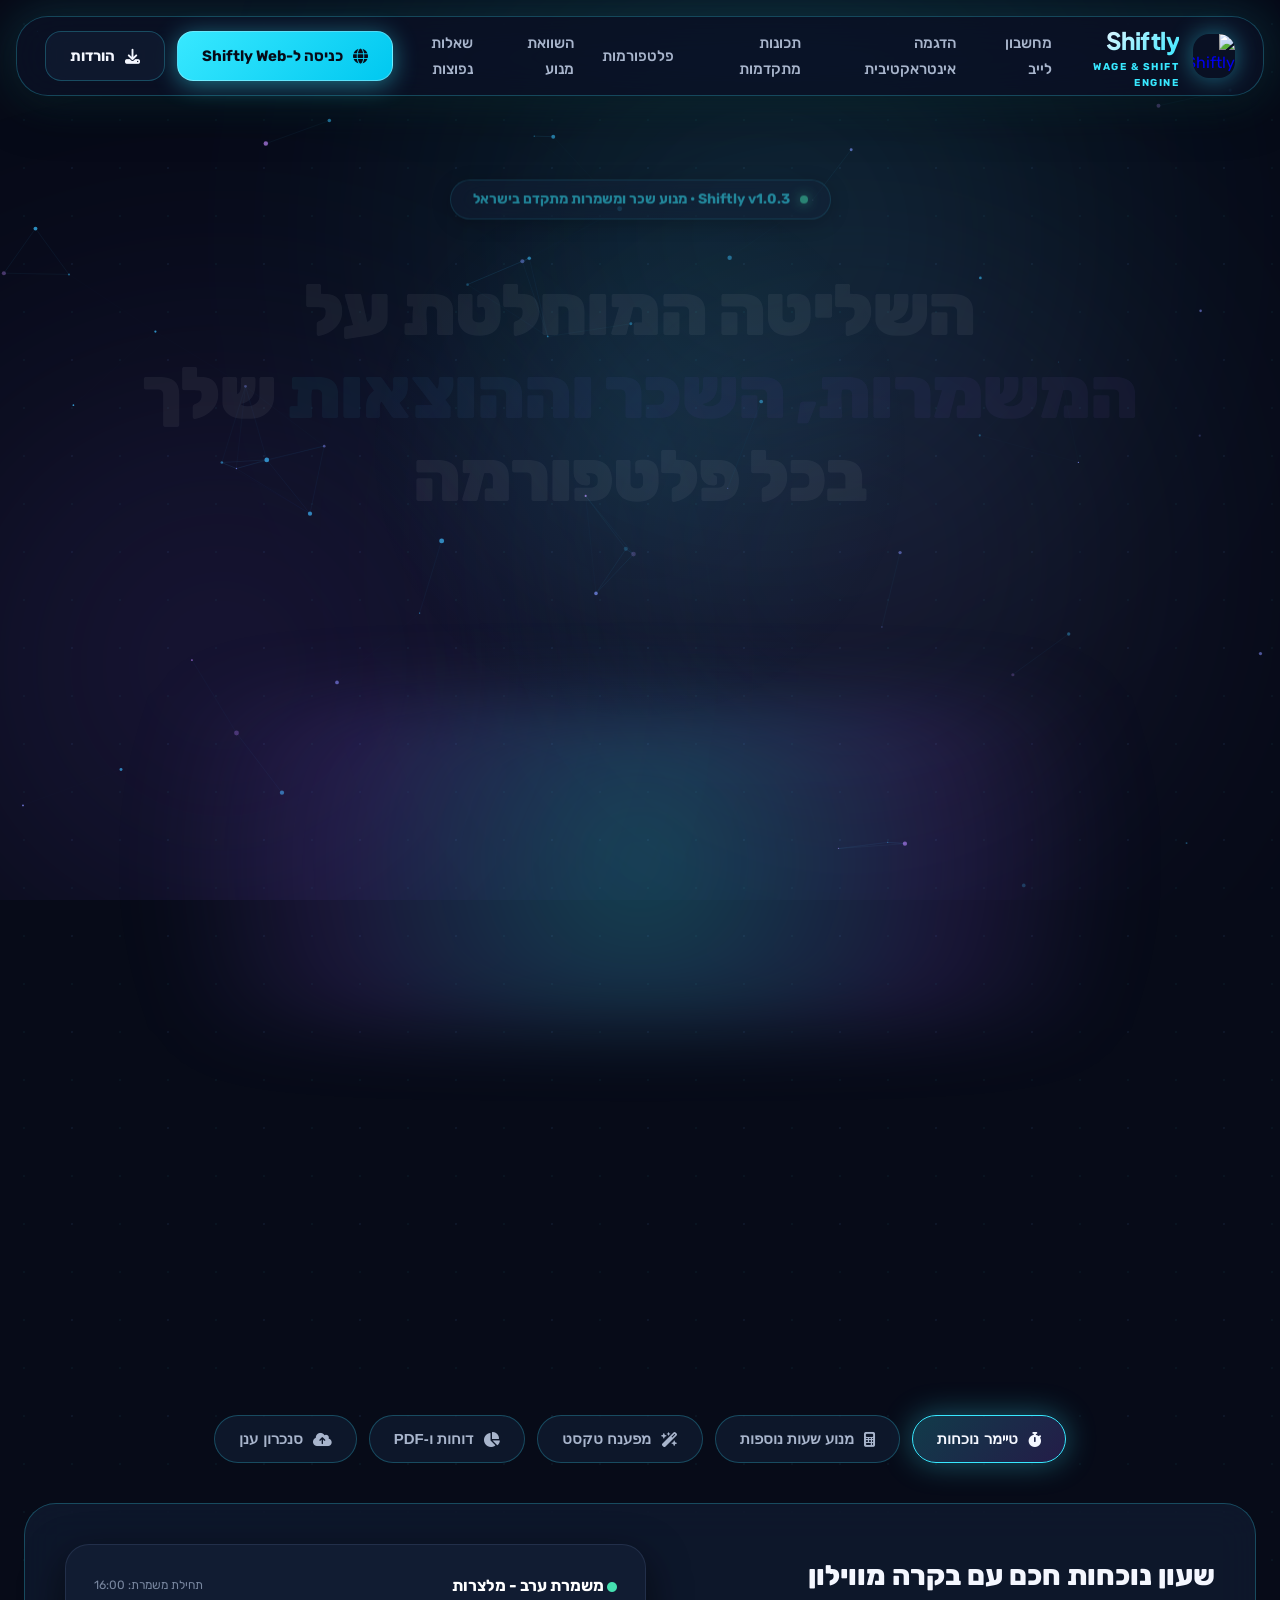
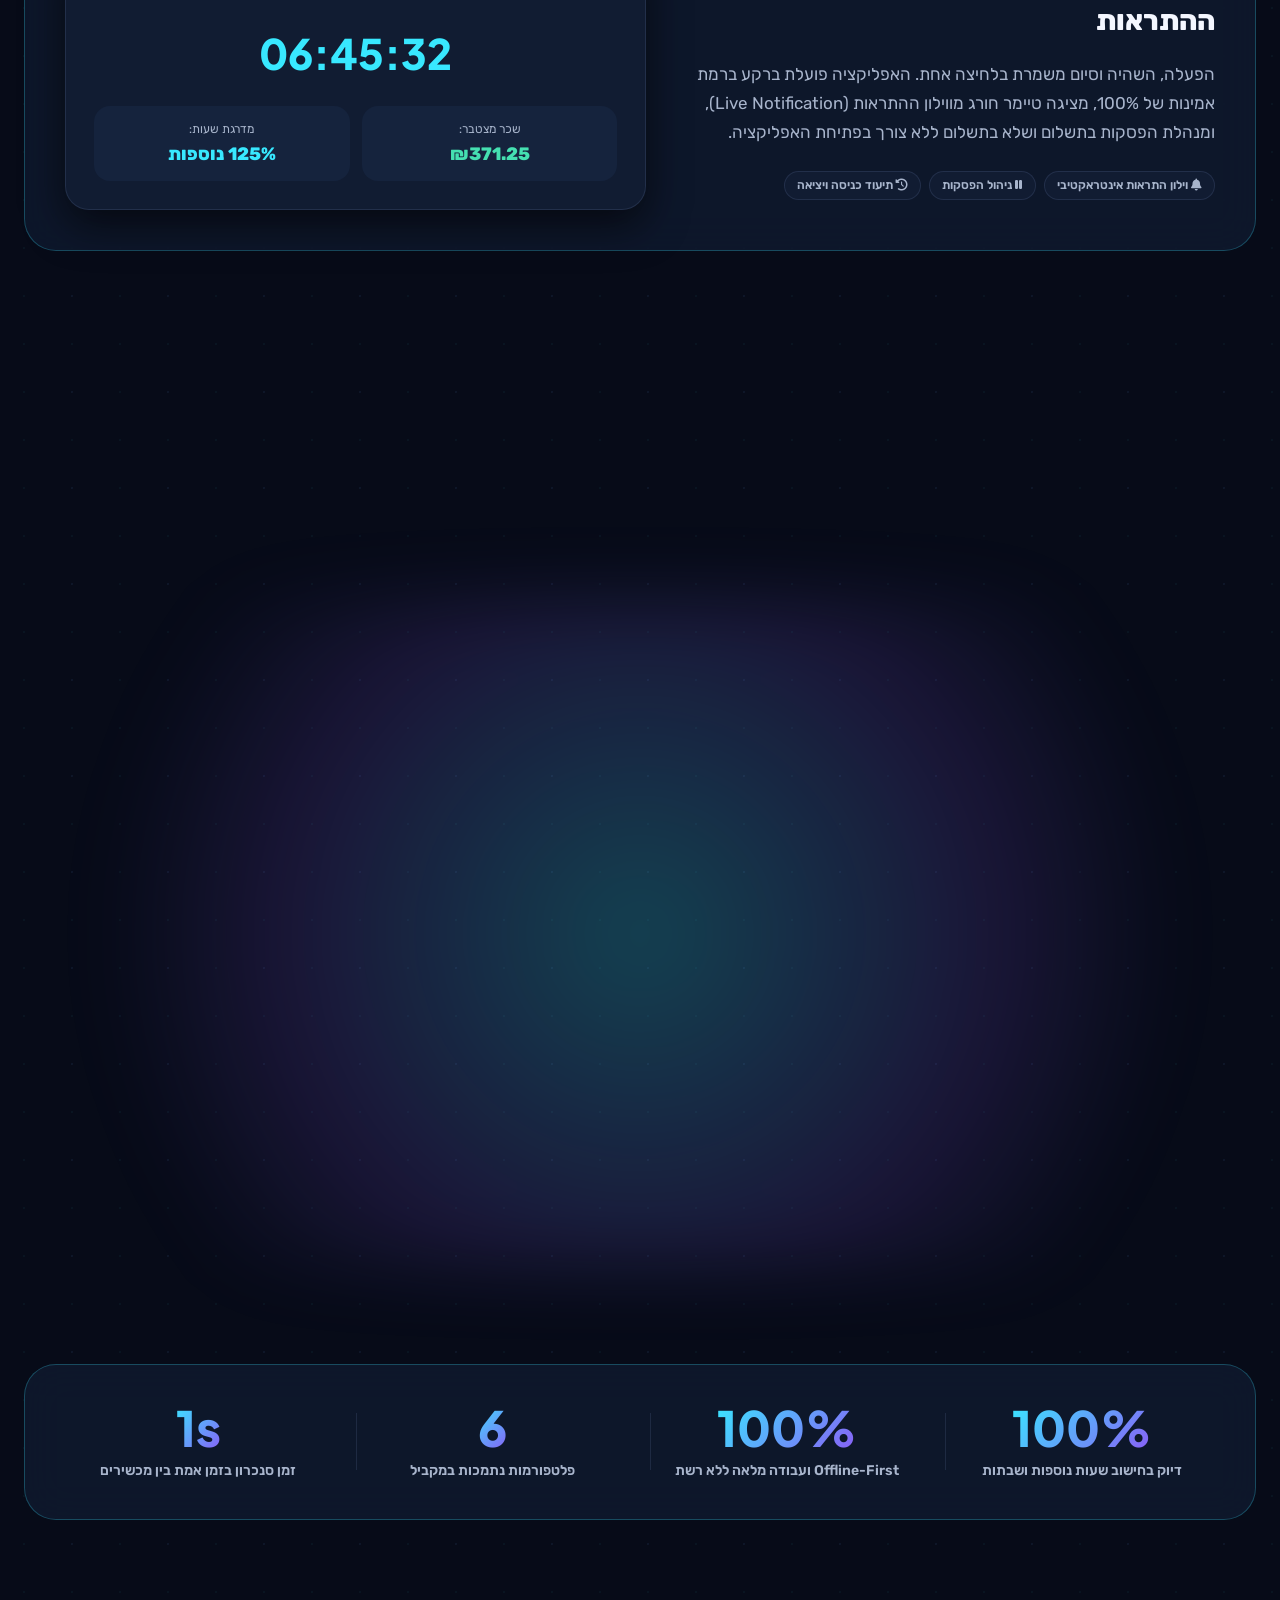
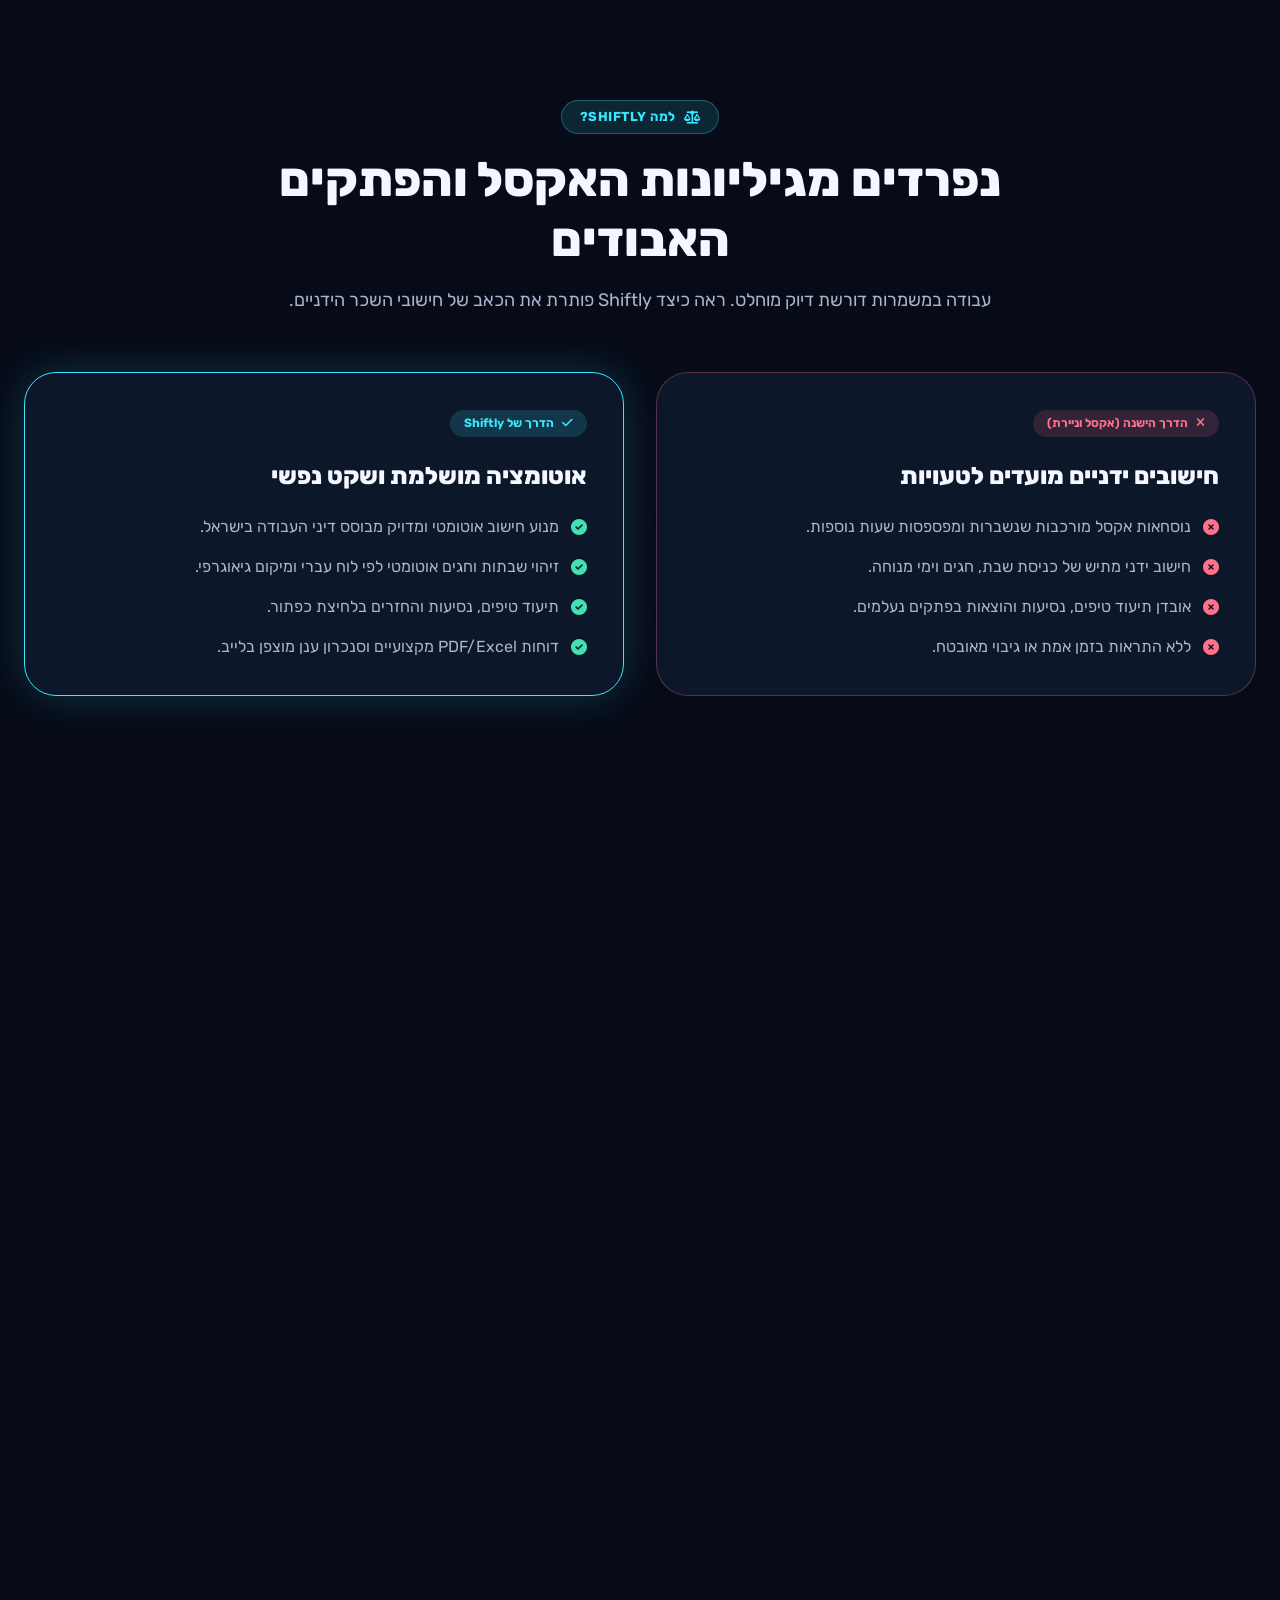
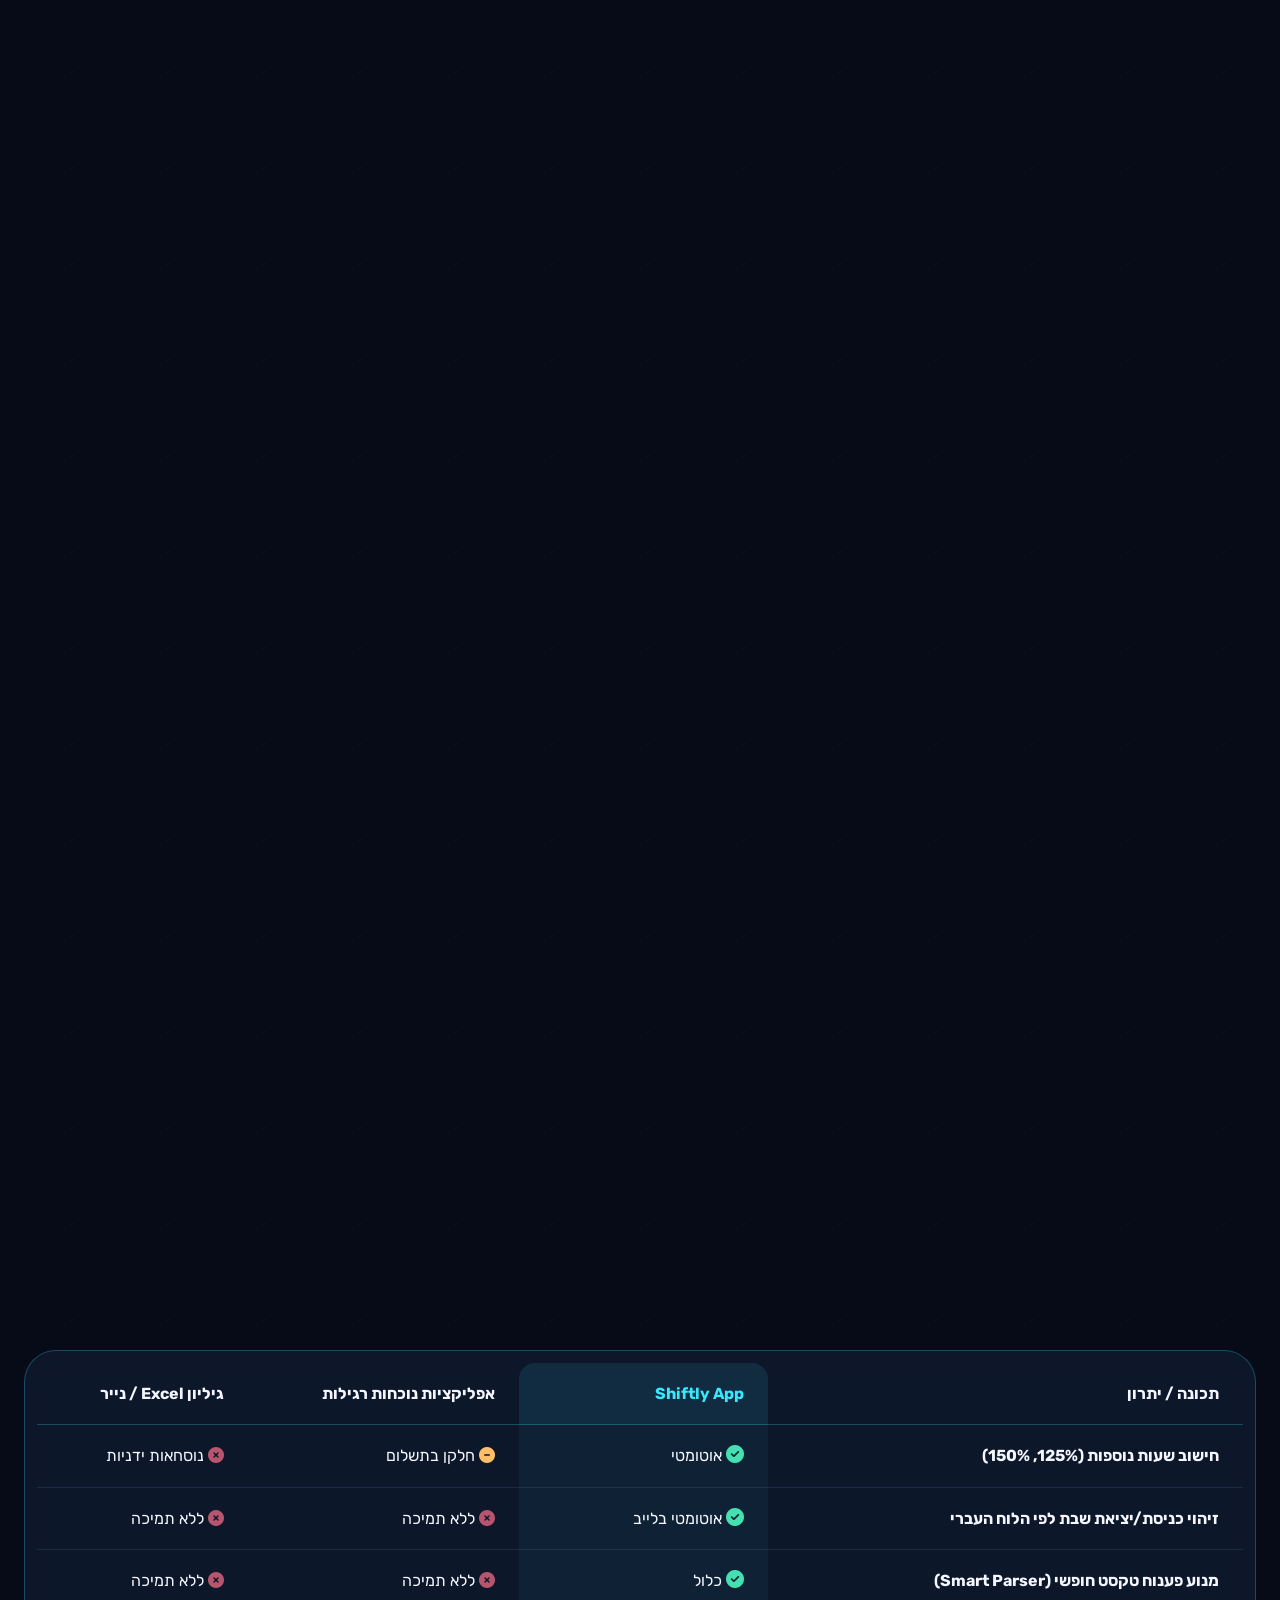
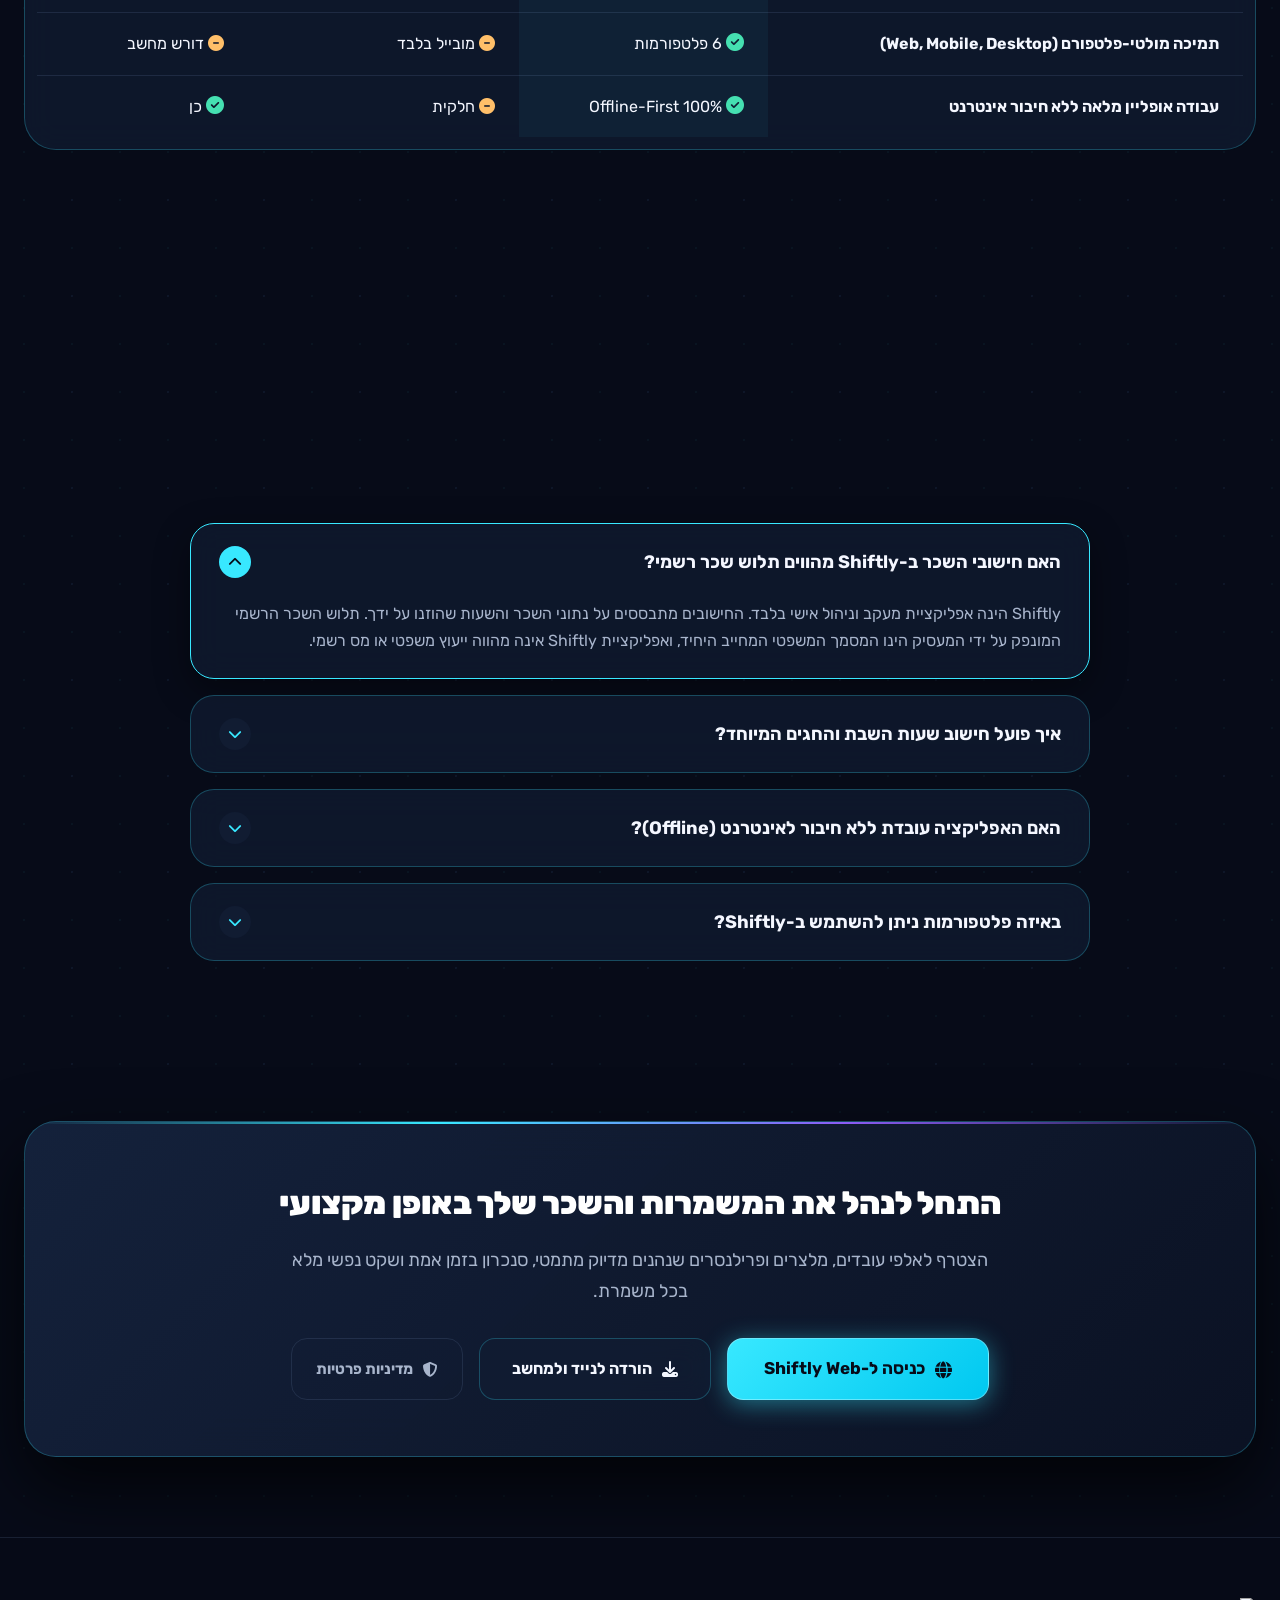
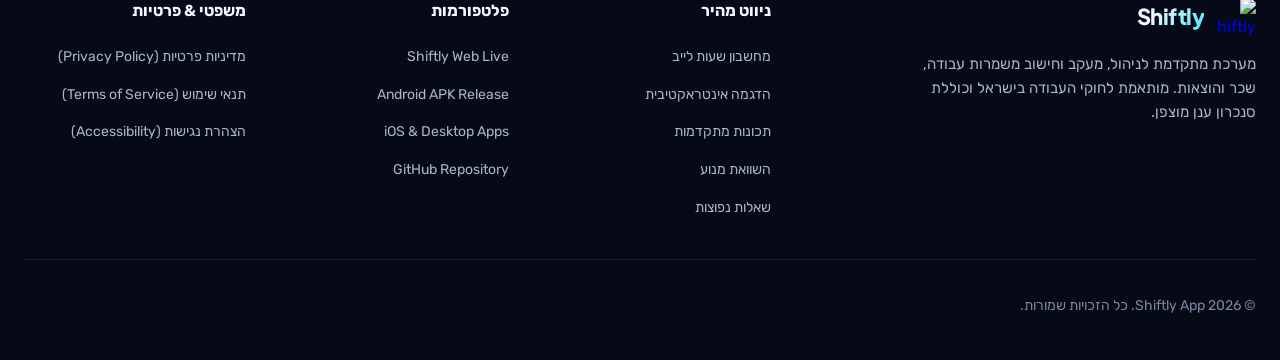
==== commit 893c0dd1: "Remove impact metrics ribbon and optimize showcase panels mobile styling - Remove the impact metrics" ====
--- a/index.html
+++ b/index.html
@@ -232,28 +232,6 @@
                             </div>
                         </div>
                     </div>
-                </div>
-            </div>
-        </section>
-
-        <!-- Impact Metrics Ribbon -->
-        <section class="metrics-ribbon-section">
-            <div class="metrics-grid">
-                <div class="metric-card">
-                    <div class="metric-number" data-count="100" data-suffix="%">100%</div>
-                    <div class="metric-label">דיוק בחישוב שעות נוספות ושבתות</div>
-                </div>
-                <div class="metric-card">
-                    <div class="metric-number" data-count="100" data-suffix="%">100%</div>
-                    <div class="metric-label">Offline-First ועבודה מלאה ללא רשת</div>
-                </div>
-                <div class="metric-card">
-                    <div class="metric-number" data-count="6" data-suffix="">6</div>
-                    <div class="metric-label">פלטפורמות נתמכות במקביל</div>
-                </div>
-                <div class="metric-card">
-                    <div class="metric-number" data-count="1" data-suffix="s">&lt; 1 sec</div>
-                    <div class="metric-label">זמן סנכרון בזמן אמת בין מכשירים</div>
                 </div>
             </div>
         </section>
--- a/css/style.css
+++ b/css/style.css
@@ -2238,9 +2238,19 @@
     -webkit-tap-highlight-color: rgba(56, 232, 255, 0.15);
   }
 
-  /* Financial Reports Mobile Viewport Improvements */
-  .showcase-panels-container .showcase-content-panel {
-    padding: 4px;
+  /* Showcase Panels & Preview Cards Mobile Padding */
+  .showcase-content-panel {
+    padding: 20px 16px !important;
+    gap: 20px !important;
+  }
+  .showcase-preview-card {
+    padding: 20px 16px !important;
+  }
+  .showcase-panel-info h3 {
+    font-size: 22px !important;
+  }
+  .showcase-panel-info p {
+    font-size: 15px !important;
   }
 }
 
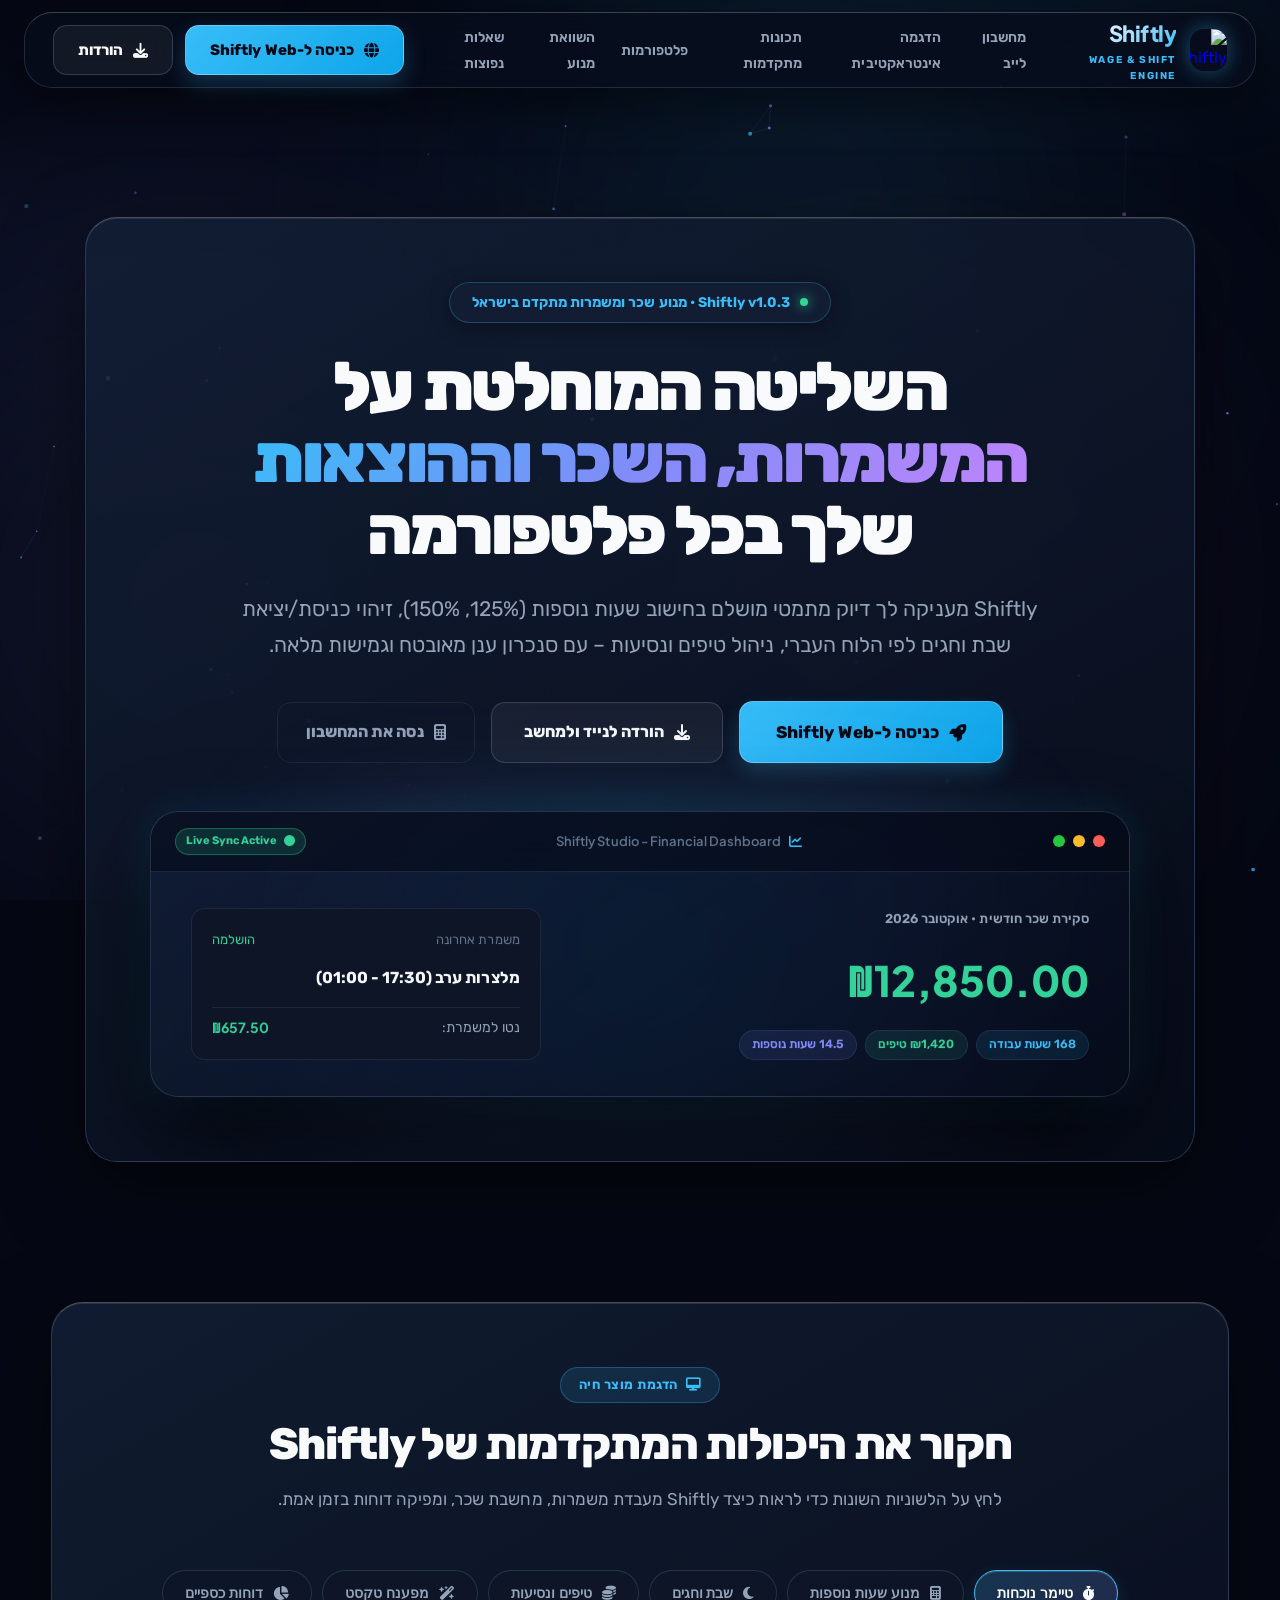
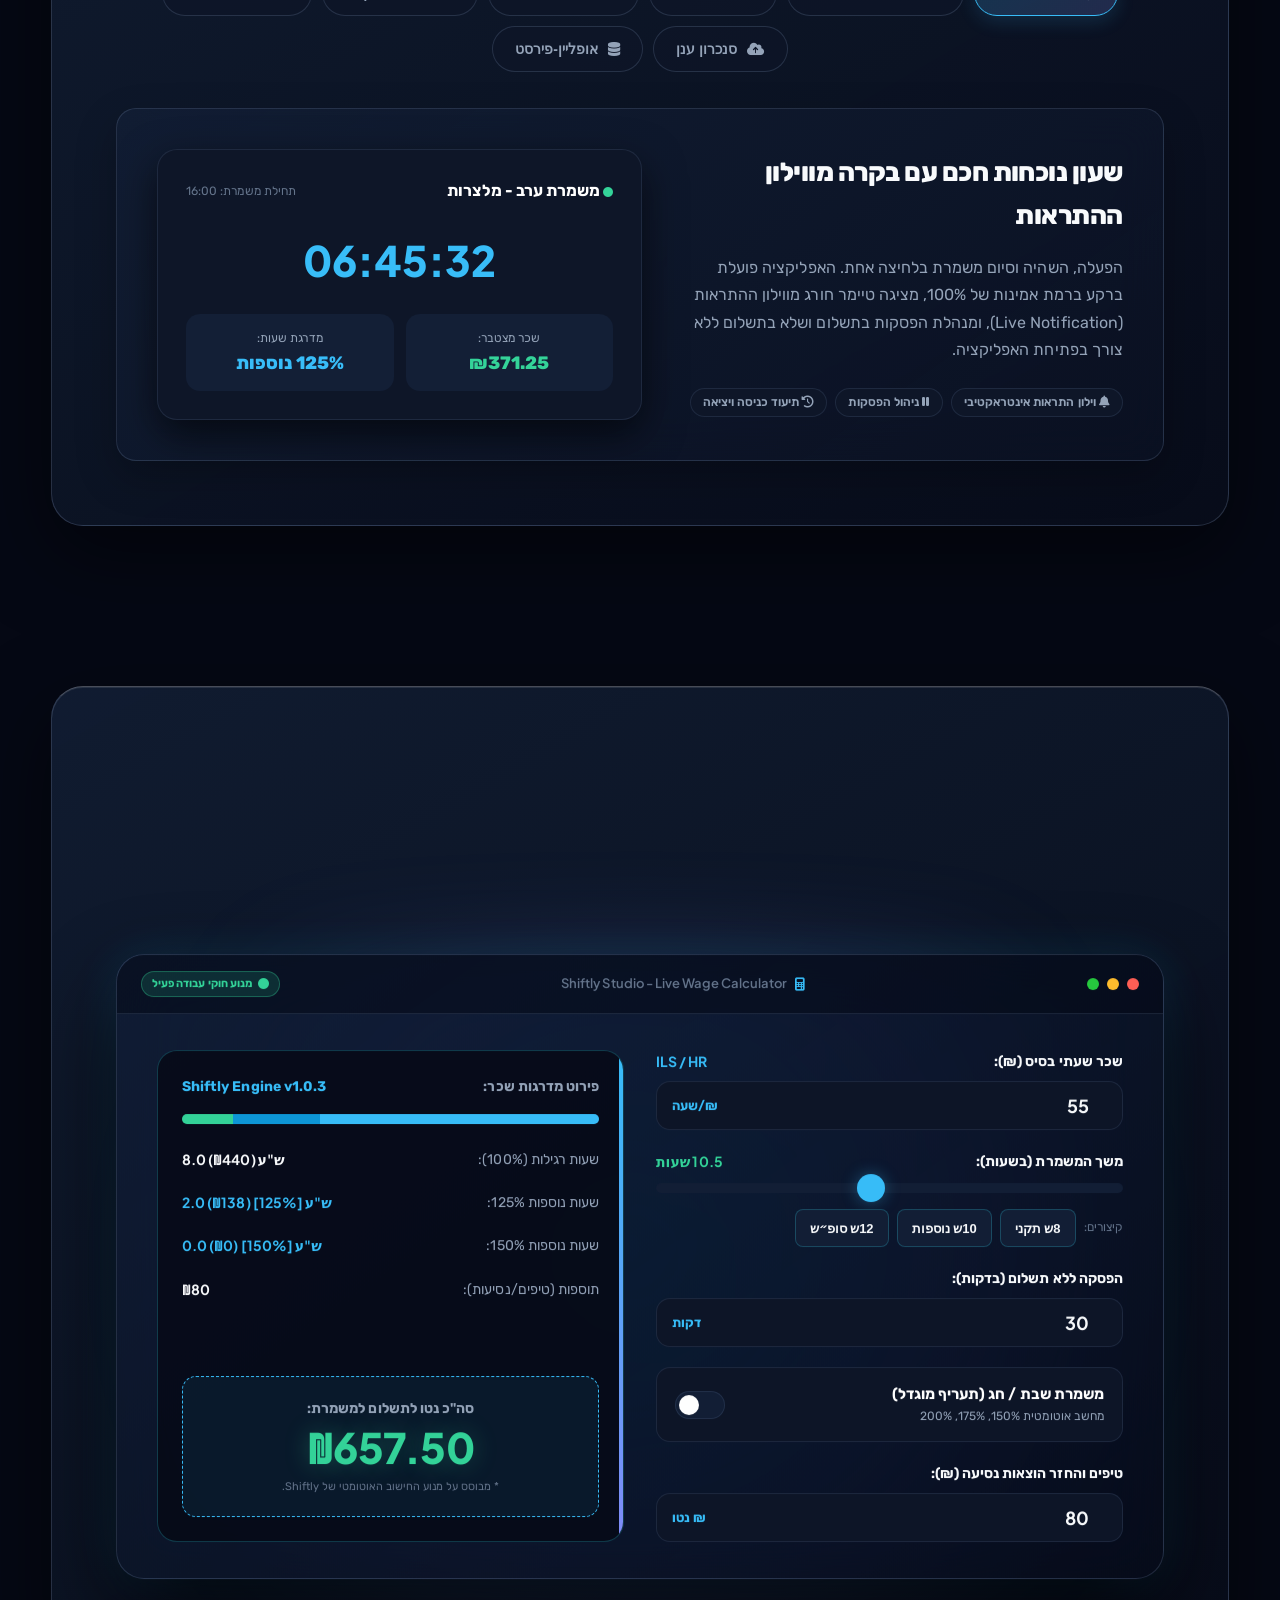
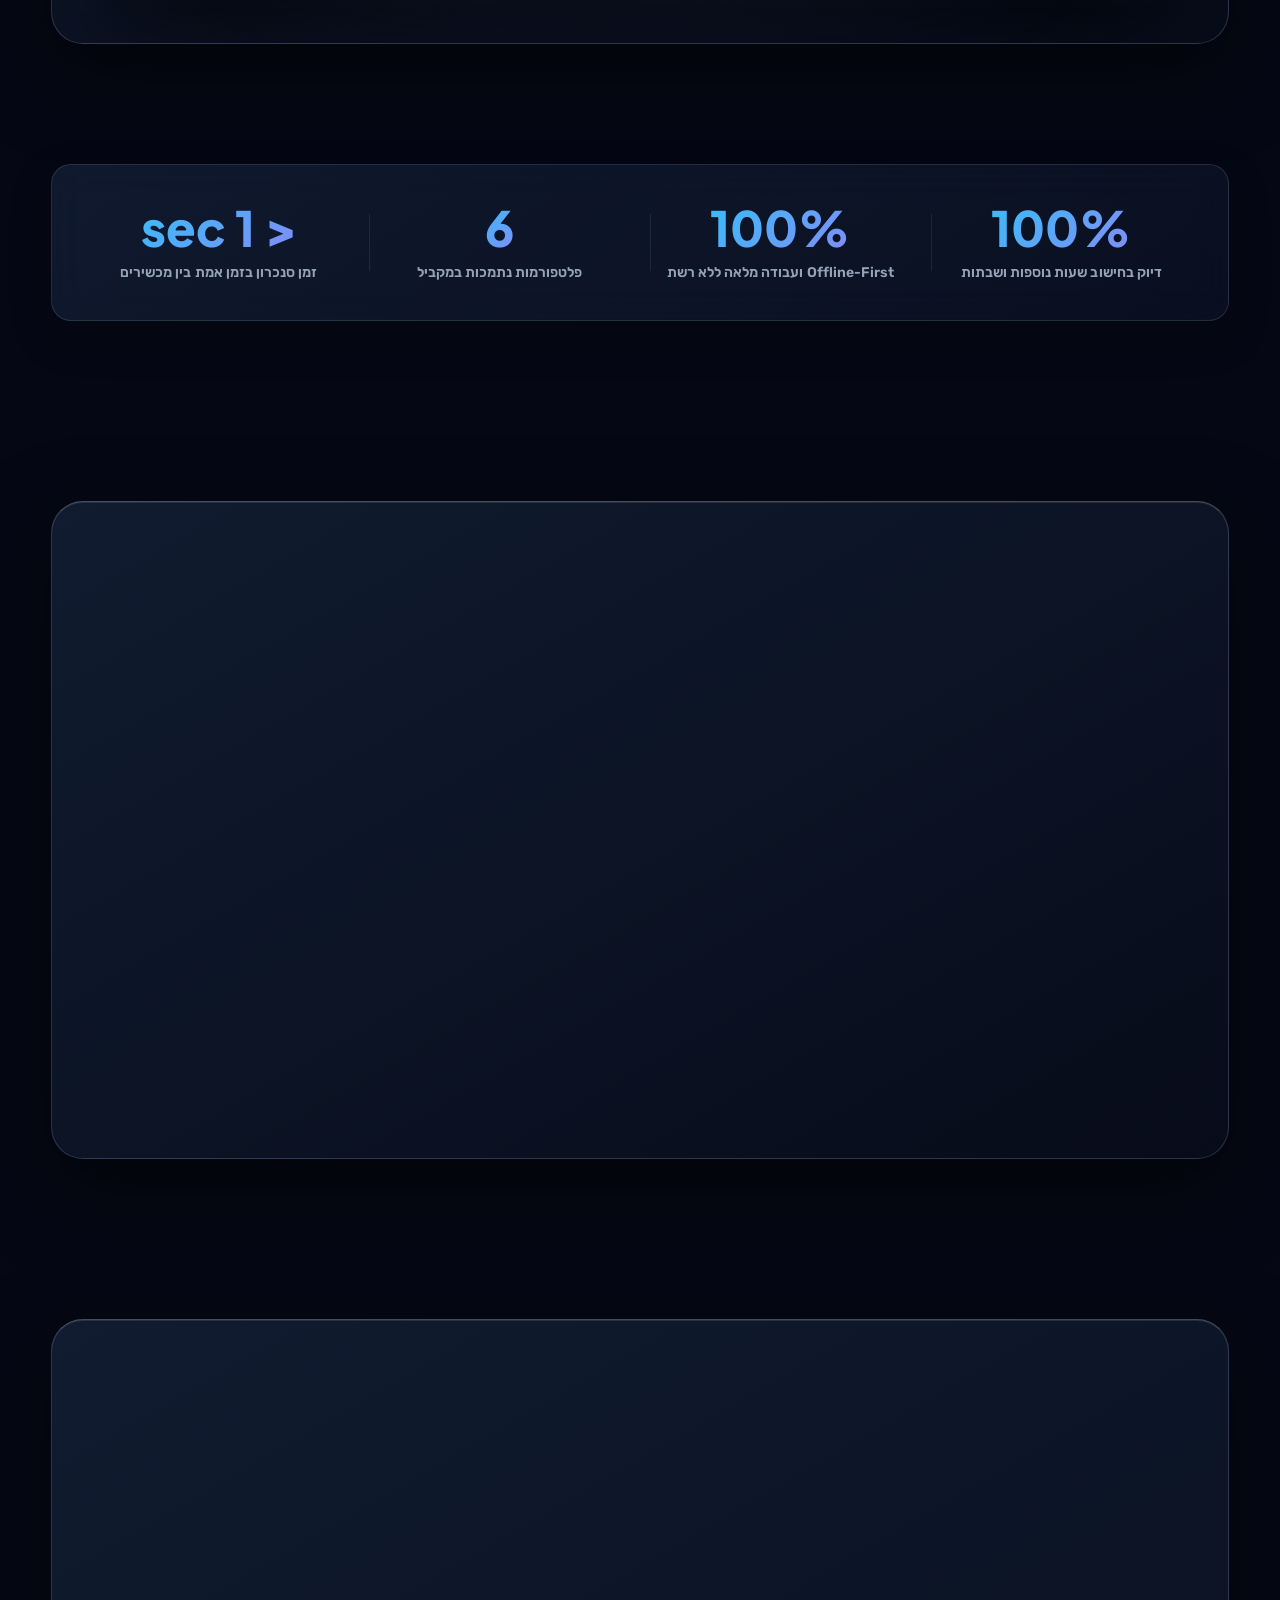
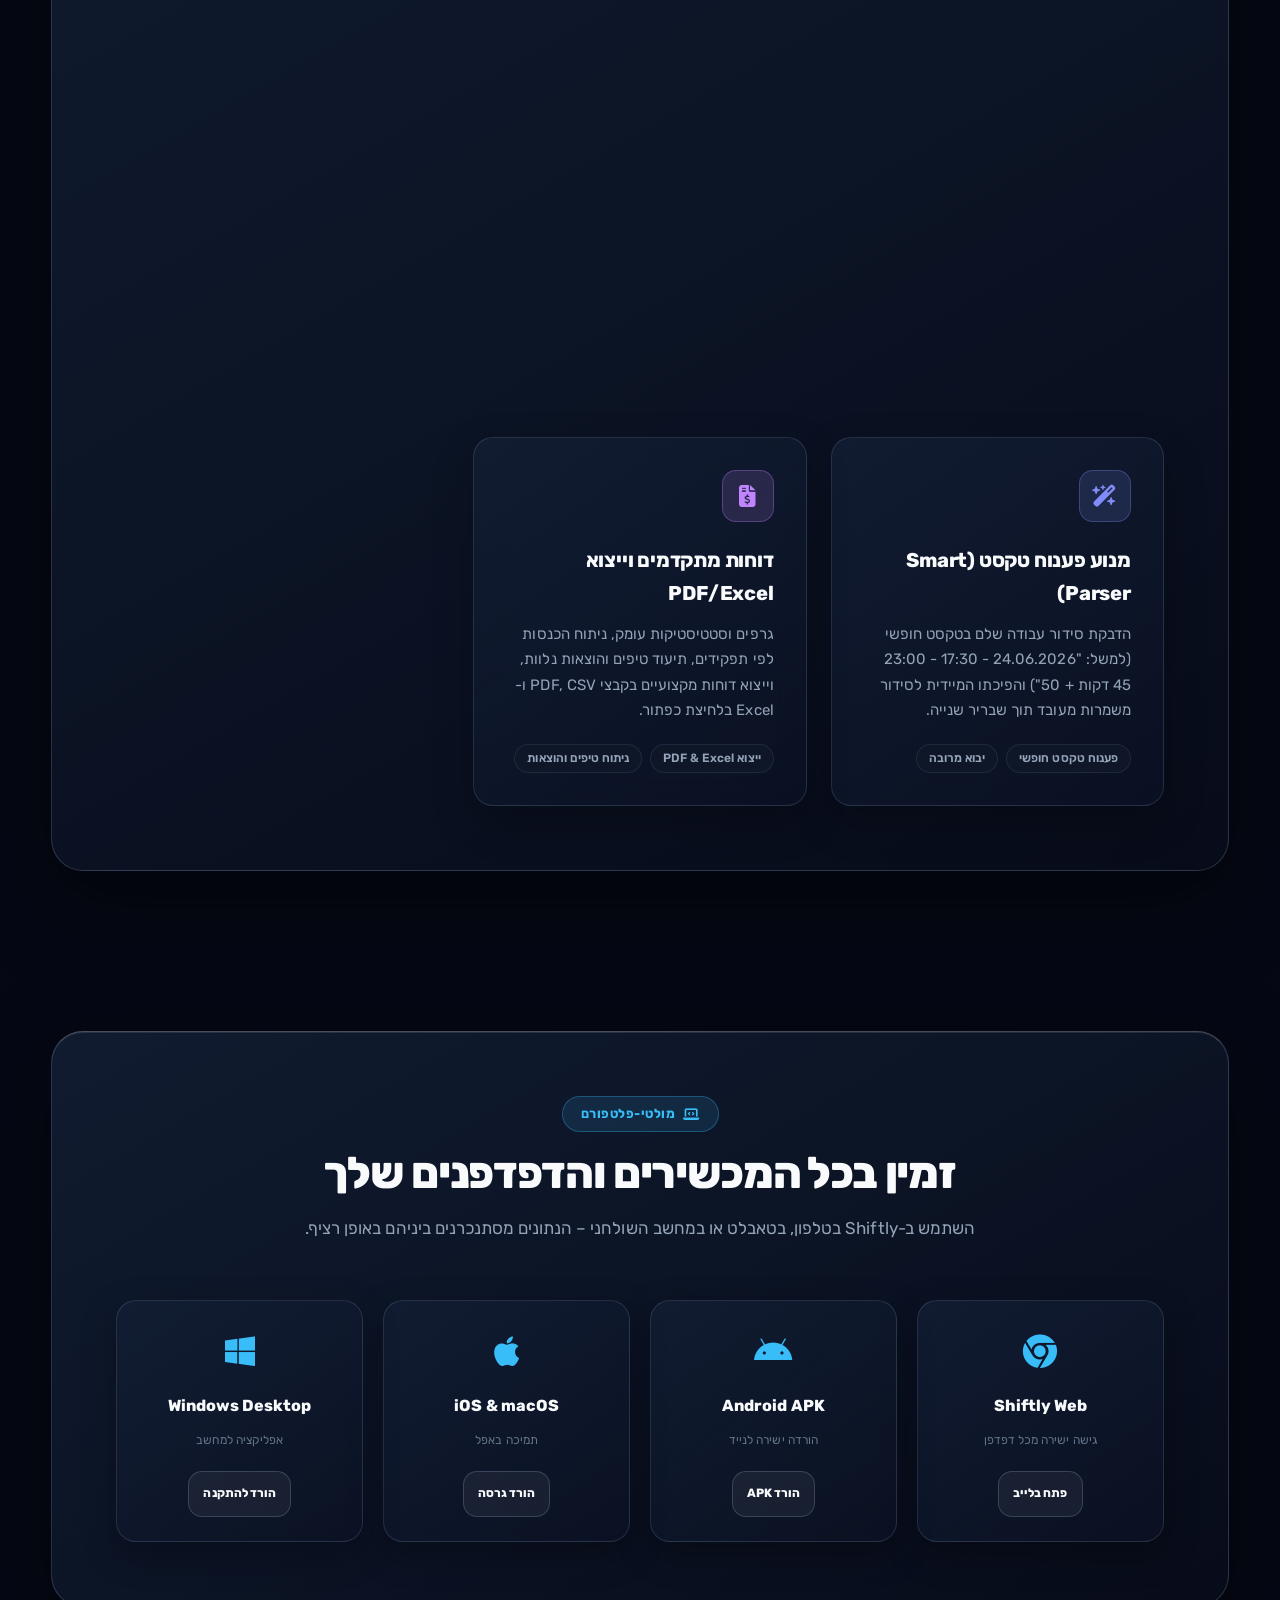
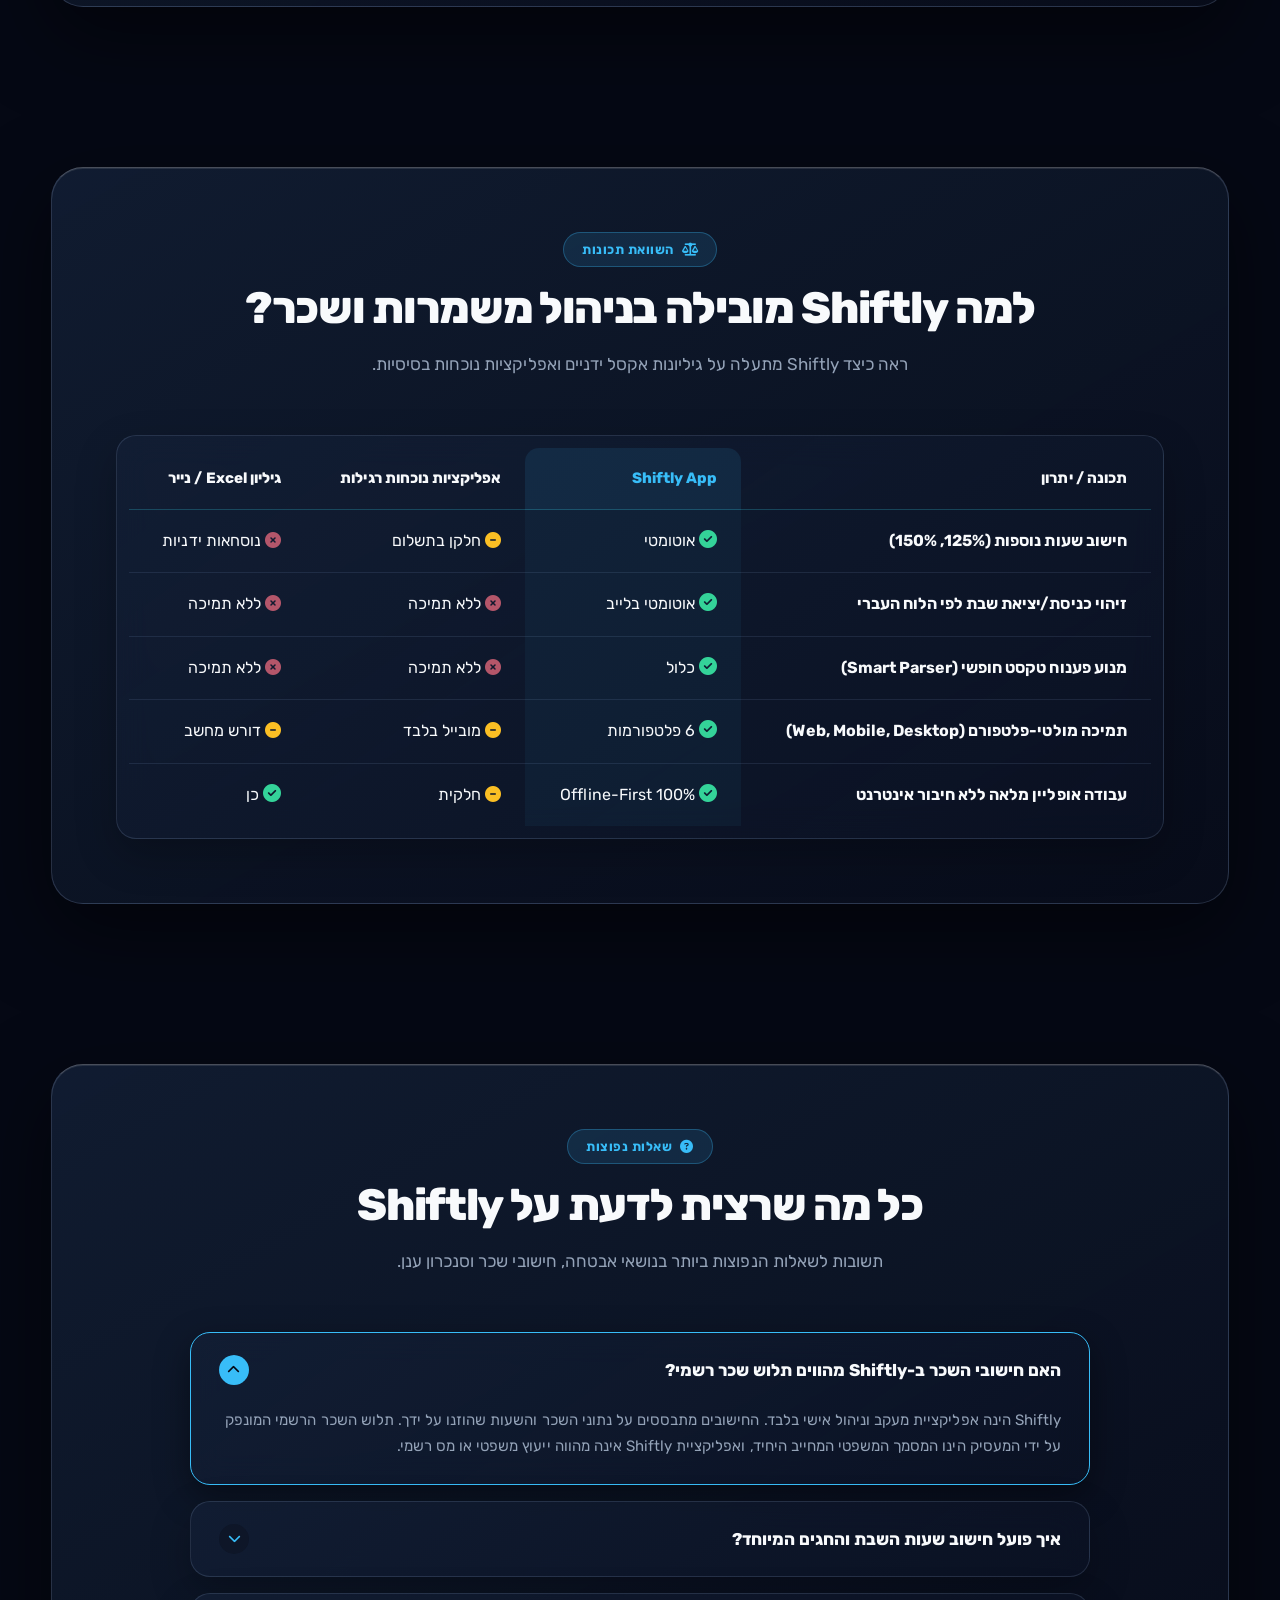
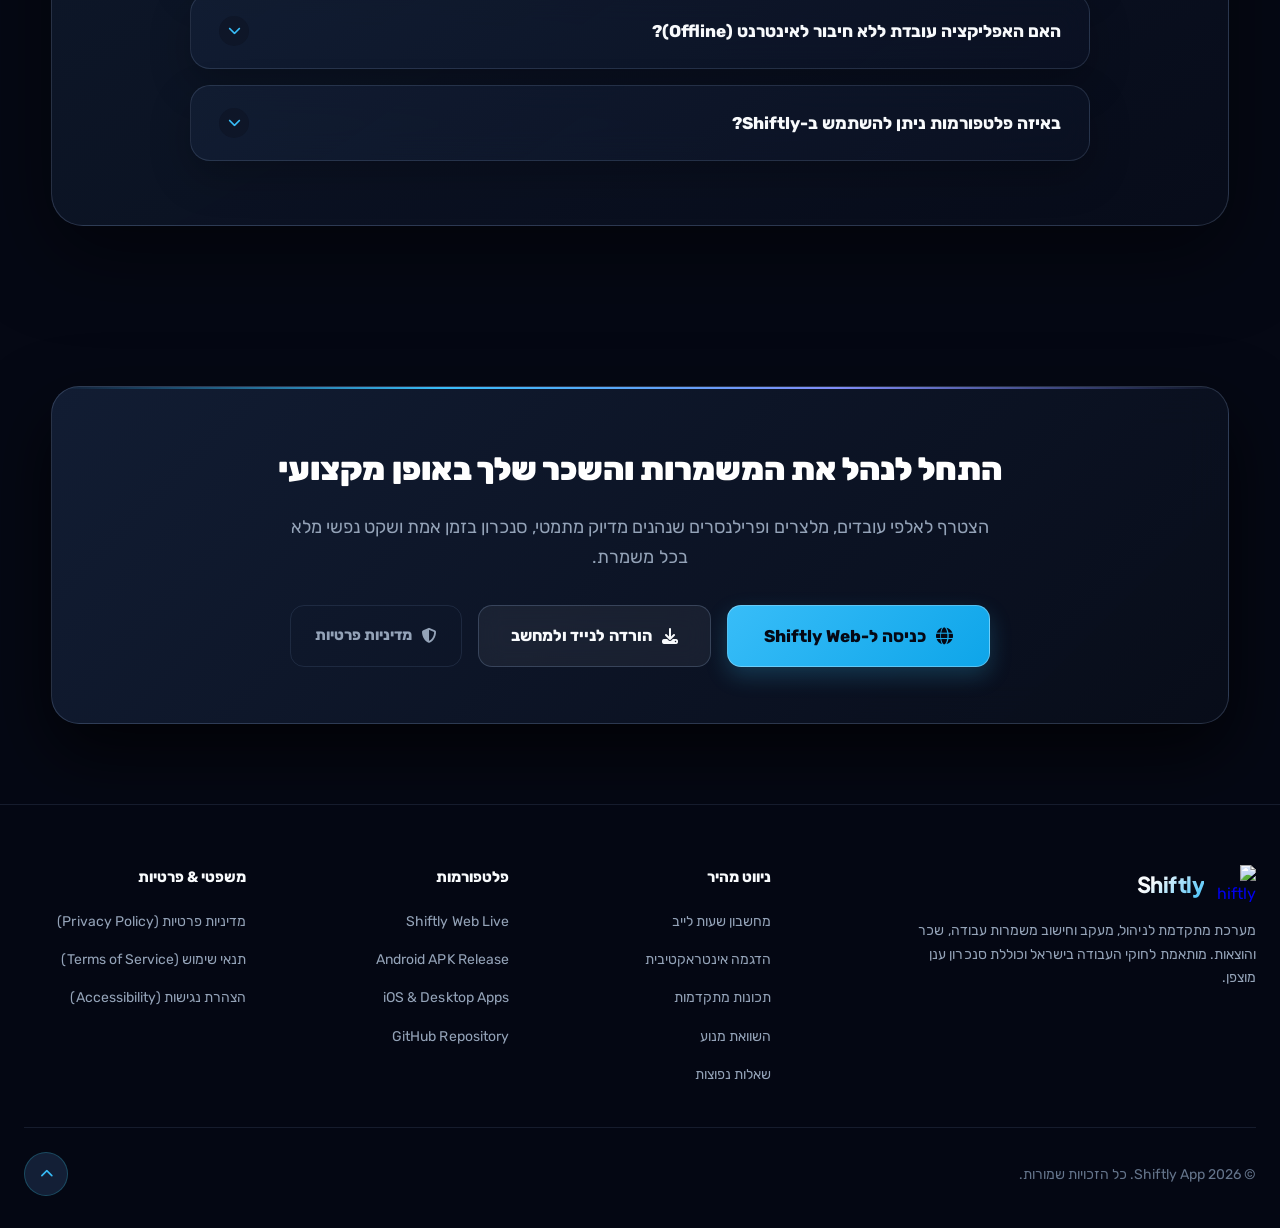
==== commit 92601172: "Refactor landing page with presentation slide cards, expand showcase features, and refine fintech UI" ====
--- a/index.html
+++ b/index.html
@@ -14,7 +14,7 @@
     <!-- Google Site Verification -->
     <meta content="Iju_DaJYL-sI01SGXLPxUoOFhO71U_QAsW1QdZXOofU" name="google-site-verification"/>
 
-    <!-- Google Fonts (Rubik for Hebrew, Plus Jakarta Sans for Accents & Numerals) -->
+    <!-- Google Fonts -->
     <link href="https://fonts.googleapis.com" rel="preconnect">
     <link crossorigin href="https://fonts.gstatic.com" rel="preconnect">
     <link href="https://fonts.googleapis.com/css2?family=Plus+Jakarta+Sans:wght@500;600;700;800;900&family=Rubik:ital,wght@0,300..900;1,300..900&display=swap"
@@ -149,86 +149,94 @@
     <!-- Main Content Wrapper -->
     <main id="main-content">
 
-        <!-- Hero Section -->
+        <!-- Hero Presentation Section -->
         <section class="hero-section">
-            <div class="hero-badge-pill">
-                <span class="pulse-dot"></span>
-                <span>Shiftly v1.0.3 • מנוע שכר ומשמרות מתקדם בישראל</span>
-            </div>
-
-            <h1 class="hero-title">
-                השליטה המוחלטת על <span class="gradient-text">המשמרות, השכר וההוצאות</span> שלך בכל
-                פלטפורמה
-            </h1>
-
-            <p class="hero-description">
-                Shiftly מעניקה לך דיוק מתמטי מושלם בחישוב שעות נוספות (125%, 150%), זיהוי
-                כניסת/יציאת שבת וחגים לפי הלוח העברי, ניהול טיפים ונסיעות – עם סנכרון ענן מאובטח
-                וגמישות מלאה.
-            </p>
-
-            <div class="hero-cta-group">
-                <a class="btn btn-primary" href="https://shiftly-ujfd.onrender.com/"
-                   style="padding: 16px 36px; font-size: 17px;" target="_blank">
-                    <i class="fa-solid fa-rocket"></i> כניסה ל-Shiftly Web
-                </a>
-                <a class="btn btn-glass" href="https://github.com/sagiv23/ShiftlyApp/releases"
-                   style="padding: 16px 32px; font-size: 16px;" target="_blank">
-                    <i class="fa-solid fa-download"></i> הורדה לנייד ולמחשב
-                </a>
-                <a class="btn btn-outline" href="#calculator"
-                   style="padding: 16px 28px; font-size: 16px;">
-                    <i class="fa-solid fa-calculator"></i> נסה את המחשבון
-                </a>
-            </div>
-
-            <!-- Hero SaaS Dashboard Preview Window (Non-Calculator) -->
-            <div class="hero-showcase-container">
-                <div class="showcase-glow-backdrop"></div>
-
-                <div class="showcase-window">
-                    <div class="window-header-bar">
-                        <div class="window-dots">
-                            <span class="dot dot-red"></span>
-                            <span class="dot dot-yellow"></span>
-                            <span class="dot dot-green"></span>
-                        </div>
-                        <div class="window-title">
-                            <i class="fa-solid fa-chart-line" style="color: var(--primary);"></i>
-                            <span>Shiftly Studio - Financial Dashboard</span>
-                        </div>
-                        <span class="status-badge-live"><i class="fa-solid fa-circle"></i> Live Sync Active</span>
-                    </div>
-
-                    <div class="hero-preview-grid"
-                         style="padding: 36px 40px; display: grid; grid-template-columns: 1.2fr 0.8fr; gap: 24px; text-align: right;">
-                        <div style="display: flex; flex-direction: column; gap: 16px;">
-                            <div style="font-size: 13px; color: var(--text-muted); font-weight: 600;">
-                                סקירת שכר חודשית • אוקטובר 2026
-                            </div>
-                            <div style="font-size: 42px; font-weight: 900; color: var(--profit); font-family: var(--font-accent); direction: ltr; text-align: right;">
-                                ₪12,850.00
-                            </div>
-                            <div style="display: flex; gap: 8px; flex-wrap: wrap;">
-                                <span class="bento-pill"
-                                      style="background: rgba(56,232,255,0.1); color: var(--primary);">168 שעות עבודה</span>
-                                <span class="bento-pill"
-                                      style="background: rgba(69,224,177,0.1); color: var(--profit);">₪1,420 טיפים</span>
-                                <span class="bento-pill"
-                                      style="background: rgba(139,92,246,0.1); color: var(--secondary);">14.5 שעות נוספות</span>
-                            </div>
-                        </div>
-                        <div style="background: var(--bg-surface); border: 1px solid var(--border-subtle); border-radius: var(--radius-md); padding: 20px; display: flex; flex-direction: column; justify-content: space-between;">
-                            <div style="display: flex; justify-content: space-between; font-size: 13px; color: var(--text-dim);">
-                                <span>משמרת אחרונה</span>
-                                <span style="color: var(--profit);">הושלמה</span>
-                            </div>
-                            <div style="font-weight: 700; color: #F4F7FF; font-size: 16px; margin: 8px 0;">
-                                מלצרות ערב (17:30 - 01:00)
-                            </div>
-                            <div style="display: flex; justify-content: space-between; font-size: 14px; border-top: 1px solid var(--border-subtle); padding-top: 8px;">
-                                <span style="color: var(--text-muted);">נטו למשמרת:</span>
-                                <strong style="color: var(--profit); font-family: var(--font-accent);">₪657.50</strong>
+            <div class="presentation-slide-card">
+                <div style="text-align: center; max-width: 980px; margin: 0 auto;">
+                    <div class="hero-badge-pill">
+                        <span class="pulse-dot"></span>
+                        <span>Shiftly v1.0.3 • מנוע שכר ומשמרות מתקדם בישראל</span>
+                    </div>
+
+                    <h1 class="hero-title">
+                        השליטה המוחלטת על <span class="gradient-text">המשמרות, השכר וההוצאות</span>
+                        שלך
+                        בכל פלטפורמה
+                    </h1>
+
+                    <p class="hero-description">
+                        Shiftly מעניקה לך דיוק מתמטי מושלם בחישוב שעות נוספות (125%, 150%), זיהוי
+                        כניסת/יציאת שבת וחגים לפי הלוח העברי, ניהול טיפים ונסיעות – עם סנכרון ענן
+                        מאובטח
+                        וגמישות מלאה.
+                    </p>
+
+                    <div class="hero-cta-group">
+                        <a class="btn btn-primary" href="https://shiftly-ujfd.onrender.com/"
+                           style="padding: 16px 36px; font-size: 17px;" target="_blank">
+                            <i class="fa-solid fa-rocket"></i> כניסה ל-Shiftly Web
+                        </a>
+                        <a class="btn btn-glass"
+                           href="https://github.com/sagiv23/ShiftlyApp/releases"
+                           style="padding: 16px 32px; font-size: 16px;" target="_blank">
+                            <i class="fa-solid fa-download"></i> הורדה לנייד ולמחשב
+                        </a>
+                        <a class="btn btn-outline" href="#calculator"
+                           style="padding: 16px 28px; font-size: 16px;">
+                            <i class="fa-solid fa-calculator"></i> נסה את המחשבון
+                        </a>
+                    </div>
+                </div>
+
+                <!-- Hero SaaS Dashboard Preview Window -->
+                <div class="hero-showcase-container" style="margin-top: 40px;">
+                    <div class="showcase-glow-backdrop"></div>
+
+                    <div class="showcase-window">
+                        <div class="window-header-bar">
+                            <div class="window-dots">
+                                <span class="dot dot-red"></span>
+                                <span class="dot dot-yellow"></span>
+                                <span class="dot dot-green"></span>
+                            </div>
+                            <div class="window-title">
+                                <i class="fa-solid fa-chart-line"
+                                   style="color: var(--primary);"></i>
+                                <span>Shiftly Studio - Financial Dashboard</span>
+                            </div>
+                            <span class="status-badge-live"><i class="fa-solid fa-circle"></i> Live Sync Active</span>
+                        </div>
+
+                        <div class="hero-preview-grid"
+                             style="padding: 36px 40px; display: grid; grid-template-columns: 1.2fr 0.8fr; gap: 24px; text-align: right;">
+                            <div style="display: flex; flex-direction: column; gap: 16px;">
+                                <div style="font-size: 13px; color: var(--text-muted); font-weight: 600;">
+                                    סקירת שכר חודשית • אוקטובר 2026
+                                </div>
+                                <div style="font-size: 42px; font-weight: 900; color: var(--profit); font-family: var(--font-accent); direction: ltr; text-align: right;">
+                                    ₪12,850.00
+                                </div>
+                                <div style="display: flex; gap: 8px; flex-wrap: wrap;">
+                                    <span class="bento-pill"
+                                          style="background: rgba(56,189,248,0.1); color: var(--primary);">168 שעות עבודה</span>
+                                    <span class="bento-pill"
+                                          style="background: rgba(52,211,153,0.1); color: var(--profit);">₪1,420 טיפים</span>
+                                    <span class="bento-pill"
+                                          style="background: rgba(129,140,248,0.1); color: var(--secondary);">14.5 שעות נוספות</span>
+                                </div>
+                            </div>
+                            <div style="background: var(--bg-surface); border: 1px solid var(--border-subtle); border-radius: var(--radius-md); padding: 20px; display: flex; flex-direction: column; justify-content: space-between;">
+                                <div style="display: flex; justify-content: space-between; font-size: 13px; color: var(--text-dim);">
+                                    <span>משמרת אחרונה</span>
+                                    <span style="color: var(--profit);">הושלמה</span>
+                                </div>
+                                <div style="font-weight: 700; color: #F8FAFC; font-size: 16px; margin: 8px 0;">
+                                    מלצרות ערב (17:30 - 01:00)
+                                </div>
+                                <div style="display: flex; justify-content: space-between; font-size: 14px; border-top: 1px solid var(--border-subtle); padding-top: 8px;">
+                                    <span style="color: var(--text-muted);">נטו למשמרת:</span>
+                                    <strong style="color: var(--profit); font-family: var(--font-accent);">₪657.50</strong>
+                                </div>
                             </div>
                         </div>
                     </div>
@@ -236,353 +244,474 @@
             </div>
         </section>
 
-        <!-- Interactive Product Showcase Section -->
+        <!-- Interactive Product Showcase (8 Capabilities) -->
         <section class="section-wrapper" id="showcase">
-            <div class="section-header-centered">
-                <div class="section-tag"><i class="fa-solid fa-desktop"></i> הדגמת מוצר חיה</div>
-                <h2 class="section-title">חקור את היכולות המתקדמות של Shiftly</h2>
-                <p class="section-subtitle">לחץ על הלשוניות השונות כדי לראות כיצד Shiftly מעבדת
-                    משמרות, מחשבת שכר, ומפיקה דוחות בזמן אמת.</p>
-            </div>
-
-            <div class="showcase-tabs-nav">
-                <button class="showcase-tab-btn active" data-tab="timer"><i
-                        class="fa-solid fa-stopwatch"></i> טיימר נוכחות
-                </button>
-                <button class="showcase-tab-btn" data-tab="overtime"><i
-                        class="fa-solid fa-calculator"></i> מנוע שעות נוספות
-                </button>
-                <button class="showcase-tab-btn" data-tab="parser"><i
-                        class="fa-solid fa-wand-magic-sparkles"></i> מפענח טקסט
-                </button>
-                <button class="showcase-tab-btn" data-tab="reports"><i
-                        class="fa-solid fa-chart-pie"></i> דוחות ו-PDF
-                </button>
-                <button class="showcase-tab-btn" data-tab="sync"><i
-                        class="fa-solid fa-cloud-arrow-up"></i> סנכרון ענן
-                </button>
-            </div>
-
-            <div class="showcase-panels-container">
-                <!-- Panel 1: Timer -->
-                <div class="showcase-content-panel active" id="panel-timer">
-                    <div class="showcase-panel-info">
-                        <h3>שעון נוכחות חכם עם בקרה מווילון ההתראות</h3>
-                        <p>הפעלה, השהיה וסיום משמרת בלחיצה אחת. האפליקציה פועלת ברקע ברמת אמינות של
-                            100%, מציגה טיימר חורג מווילון ההתראות (Live Notification), ומנהלת
-                            הפסקות בתשלום ושלא בתשלום ללא צורך בפתיחת האפליקציה.</p>
-                        <div class="bento-pills-list">
-                            <span class="bento-pill"><i class="fa-solid fa-bell"></i> וילון התראות אינטראקטיבי</span>
-                            <span class="bento-pill"><i class="fa-solid fa-pause"></i> ניהול הפסקות</span>
-                            <span class="bento-pill"><i class="fa-solid fa-clock-rotate-left"></i> תיעוד כניסה ויציאה</span>
-                        </div>
-                    </div>
-                    <div class="showcase-preview-card">
-                        <div style="display: flex; align-items: center; justify-content: space-between; margin-bottom: 20px;">
-                            <span style="font-weight: 700; color: #FFF;"><i
-                                    class="fa-solid fa-circle"
-                                    style="color: var(--profit); font-size: 10px;"></i> משמרת ערב - מלצרות</span>
-                            <span style="font-size: 12px; color: var(--text-dim);">תחילת משמרת: 16:00</span>
-                        </div>
-                        <div style="font-size: 42px; font-weight: 900; color: var(--primary); font-family: var(--font-accent); text-align: center; margin: 20px 0;">
-                            06:45:32
-                        </div>
-                        <div style="display: grid; grid-template-columns: 1fr 1fr; gap: 12px; font-size: 14px;">
-                            <div style="background: var(--bg-surface-elevated); padding: 12px; border-radius: var(--radius-md); text-align: center;">
-                                <span style="font-size: 12px; color: var(--text-muted);">שכר מצטבר:</span>
-                                <div style="font-weight: 800; color: var(--profit); font-size: 18px;">
-                                    ₪371.25
-                                </div>
-                            </div>
-                            <div style="background: var(--bg-surface-elevated); padding: 12px; border-radius: var(--radius-md); text-align: center;">
-                                <span style="font-size: 12px; color: var(--text-muted);">מדרגת שעות:</span>
-                                <div style="font-weight: 800; color: var(--primary); font-size: 18px;">
-                                    125% נוספות
-                                </div>
-                            </div>
-                        </div>
-                    </div>
-                </div>
-
-                <!-- Panel 2: Overtime -->
-                <div class="showcase-content-panel" id="panel-overtime">
-                    <div class="showcase-panel-info">
-                        <h3>חישוב אוטומטי מבוסס חוקי העבודה בישראל</h3>
-                        <p>Shiftly כוללת מנוע חישוב מתמטי פנימי המזהה מדרגות שעות נוספות יומיות
-                            ושבועיות (125%, 150%) ומשלבת לוח עברי מובנה לזיהוי כניסת/יציאת שבת וחגים
-                            לפי המיקום הגיאוגרפי שלך בישראל.</p>
-                        <div class="bento-pills-list">
-                            <span class="bento-pill">מדרגות 125% / 150%</span>
-                            <span class="bento-pill">לוח עברי פנימי</span>
-                            <span class="bento-pill">חישוב שבת 175% / 200%</span>
-                        </div>
-                    </div>
-                    <div class="showcase-preview-card">
-                        <div style="display: flex; flex-direction: column; gap: 12px;">
-                            <div style="display: flex; justify-content: space-between; font-size: 14px;">
-                                <span style="color: var(--text-muted);">8 שעות ראשונות (100%):</span><strong
-                                    style="color: #FFF;">₪440.00</strong></div>
-                            <div style="display: flex; justify-content: space-between; font-size: 14px;">
-                                <span style="color: var(--text-muted);">2 שעות נוספות (125%):</span><strong
-                                    style="color: var(--primary);">₪137.50</strong></div>
-                            <div style="display: flex; justify-content: space-between; font-size: 14px;">
-                                <span style="color: var(--text-muted);">1.5 שעות נוספות (150%):</span><strong
-                                    style="color: var(--secondary);">₪123.75</strong></div>
-                            <div style="display: flex; justify-content: space-between; font-size: 14px;">
-                                <span style="color: var(--text-muted);">תוספת שבת (לוח עברי):</span><strong
-                                    style="color: var(--profit);">+₪180.00</strong></div>
-                            <div style="border-top: 1px dashed var(--border-glass); padding-top: 12px; display: flex; justify-content: space-between; font-size: 16px;">
-                                <span style="font-weight: 700; color: #FFF;">סה״כ למשמרת:</span><strong
-                                    style="color: var(--profit); font-size: 20px; font-family: var(--font-accent);">₪881.25</strong>
-                            </div>
-                        </div>
-                    </div>
-                </div>
-
-                <!-- Panel 3: Parser -->
-                <div class="showcase-content-panel" id="panel-parser">
-                    <div class="showcase-panel-info">
-                        <h3>הדבקת סידור עבודה בטקסט חופשי (Smart Parser)</h3>
-                        <p>קיבלת סידור עבודה ב-WhatsApp? פשוט העתק והדבק את הטקסט החופשי לתוך
-                            Shiftly. המנוע החכם מזהה תאריכים, שעות כניסה ויציאה, הפסקות ורכיבי שכר
-                            והופך אותם למשמרות מעובדות תוך שבריר שנייה.</p>
-                        <div class="bento-pills-list">
-                            <span class="bento-pill">פענוח טקסט חופשי</span>
-                            <span class="bento-pill">יבוא מרובה</span>
-                            <span class="bento-pill">זיהוי מרווחים והפסקות</span>
-                        </div>
-                    </div>
-                    <div class="showcase-preview-card">
-                        <label for="parserInput"
-                               style="font-size: 13px; color: var(--text-muted); display: block; margin-bottom: 8px;">הדבק
-                            טקסט של סידור עבודה:</label>
-                        <input class="form-input" id="parserInput" style="margin-bottom: 12px;"
-                               value="24.06.2026 - 17:30 - 23:00 45 דקות + 50">
-                        <button class="btn btn-primary" id="parseBtn"
-                                style="width: 100%; margin-bottom: 16px;" type="button">
-                            <i class="fa-solid fa-wand-magic-sparkles"></i> פתח ופענח משמרת
-                        </button>
-                        <div id="parserResultCard"
-                             style="background: var(--bg-surface-elevated); padding: 16px; border-radius: var(--radius-md); border: 1px solid var(--border-glass);">
-                            <span style="font-size: 13px; color: var(--text-muted);">לחץ על הכפתור כדי לראות את תוצאת הפענוח.</span>
-                        </div>
-                    </div>
-                </div>
-
-                <!-- Panel 4: Reports -->
-                <div class="showcase-content-panel" id="panel-reports">
-                    <div class="showcase-panel-info">
-                        <h3>דוחות כספיים מתקדמים וייצוא PDF/Excel</h3>
-                        <p>צפה בגרפים אנליטיים של הכנסות חודשיות, התפלגות לפי תפקידים, תיעוד טיפים
-                            והחזרי נסיעות. בלחיצת כפתור אחת תוכל לייצא דוח שכר מפורט ומקצועי בקובץ
-                            PDF או Excel מותאם למעסיק ולרואה החשבון.</p>
-                        <div class="bento-pills-list">
-                            <span class="bento-pill">ייצוא PDF &amp; Excel</span>
-                            <span class="bento-pill">גרפים חזותיים</span>
-                            <span class="bento-pill">ניתוח לפי תפקידים</span>
-                        </div>
-                    </div>
-                    <div class="showcase-preview-card">
-                        <div style="display: flex; align-items: center; justify-content: space-between; margin-bottom: 16px;">
-                            <span style="font-size: 16px; font-weight: 700; color: #FFF;">דוח שכר חודשי - אוקטובר 2026</span>
-                            <span style="color: var(--profit); font-weight: 800;">₪12,850.00</span>
-                        </div>
-                        <div style="background: var(--bg-surface-elevated); height: 80px; border-radius: var(--radius-md); display: flex; align-items: flex-end; gap: 8px; padding: 12px;">
-                            <div style="height: 60%; width: 14%; background: var(--primary); border-radius: 4px;"></div>
-                            <div style="height: 85%; width: 14%; background: var(--primary); border-radius: 4px;"></div>
-                            <div style="height: 40%; width: 14%; background: var(--primary); border-radius: 4px;"></div>
-                            <div style="height: 100%; width: 14%; background: var(--profit); border-radius: 4px;"></div>
-                            <div style="height: 75%; width: 14%; background: var(--primary); border-radius: 4px;"></div>
-                            <div style="height: 90%; width: 14%; background: var(--secondary); border-radius: 4px;"></div>
-                            <div style="height: 65%; width: 14%; background: var(--primary); border-radius: 4px;"></div>
-                        </div>
-                        <div style="display: flex; gap: 12px; margin-top: 16px;">
-                            <a class="btn btn-glass" href="https://shiftly-ujfd.onrender.com/"
-                               style="flex: 1; font-size: 13px;" target="_blank"><i
-                                    class="fa-solid fa-file-pdf"></i> ייצוא PDF</a>
-                            <a class="btn btn-glass" href="https://shiftly-ujfd.onrender.com/"
-                               style="flex: 1; font-size: 13px;" target="_blank"><i
-                                    class="fa-solid fa-file-excel"></i> ייצוא Excel</a>
-                        </div>
-                    </div>
-                </div>
-
-                <!-- Panel 5: Sync -->
-                <div class="showcase-content-panel" id="panel-sync">
-                    <div class="showcase-panel-info">
-                        <h3>ארכיטקטורת Offline-First וסנכרון ענן בזמן אמת</h3>
-                        <p>אין קליטה? אין אינטרנט? אין בעיה. Shiftly שומרת את כל הנתונים באופן מקומי
-                            במכשיר (Hive NoSQL). ברגע שהמכשיר מתחבר מחדש לרשת, הנתונים מסתנכרנים
-                            באופן מוצפן ומיידי מול הענן בכל המכשירים שלך.</p>
-                        <div class="bento-pills-list">
-                            <span class="bento-pill">100% Offline First</span>
-                            <span class="bento-pill">סנכרון מוצפן SSL &amp; JWT</span>
-                            <span class="bento-pill">עבודה מרובת מכשירים</span>
-                        </div>
-                    </div>
-                    <div class="showcase-preview-card">
-                        <div style="display: flex; flex-direction: column; gap: 16px; text-align: center;">
-                            <div style="font-size: 48px; color: var(--primary);"><i
-                                    class="fa-solid fa-cloud-arrow-up"></i></div>
-                            <h4 style="font-size: 18px; font-weight: 700; color: #FFF;">סטטוס
-                                סנכרון: פעיל ומאובטח</h4>
-                            <p style="font-size: 14px; color: var(--text-muted);">כל המכשירים
-                                מסונכרנים בזמן אמת. זמן תגובה ממוצע: 0.24 שניות.</p>
-                        </div>
-                    </div>
+            <div class="presentation-slide-card">
+                <div class="section-header-centered">
+                    <div class="section-tag"><i class="fa-solid fa-desktop"></i> הדגמת מוצר חיה
+                    </div>
+                    <h2 class="section-title">חקור את היכולות המתקדמות של Shiftly</h2>
+                    <p class="section-subtitle">לחץ על הלשוניות השונות כדי לראות כיצד Shiftly מעבדת
+                        משמרות, מחשבת שכר, ומפיקה דוחות בזמן אמת.</p>
+                </div>
+
+                <div class="showcase-tabs-nav">
+                    <button class="showcase-tab-btn active" data-tab="timer"><i
+                            class="fa-solid fa-stopwatch"></i> טיימר נוכחות
+                    </button>
+                    <button class="showcase-tab-btn" data-tab="overtime"><i
+                            class="fa-solid fa-calculator"></i> מנוע שעות נוספות
+                    </button>
+                    <button class="showcase-tab-btn" data-tab="shabbat"><i
+                            class="fa-solid fa-moon"></i> שבת וחגים
+                    </button>
+                    <button class="showcase-tab-btn" data-tab="tips"><i
+                            class="fa-solid fa-coins"></i> טיפים ונסיעות
+                    </button>
+                    <button class="showcase-tab-btn" data-tab="parser"><i
+                            class="fa-solid fa-wand-magic-sparkles"></i> מפענח טקסט
+                    </button>
+                    <button class="showcase-tab-btn" data-tab="reports"><i
+                            class="fa-solid fa-chart-pie"></i> דוחות כספיים
+                    </button>
+                    <button class="showcase-tab-btn" data-tab="sync"><i
+                            class="fa-solid fa-cloud-arrow-up"></i> סנכרון ענן
+                    </button>
+                    <button class="showcase-tab-btn" data-tab="offline"><i
+                            class="fa-solid fa-database"></i> אופליין-פירסט
+                    </button>
+                </div>
+
+                <div class="showcase-panels-container">
+                    <!-- Panel 1: Timer -->
+                    <div class="showcase-content-panel active" id="panel-timer">
+                        <div class="showcase-panel-info">
+                            <h3>שעון נוכחות חכם עם בקרה מווילון ההתראות</h3>
+                            <p>הפעלה, השהיה וסיום משמרת בלחיצה אחת. האפליקציה פועלת ברקע ברמת אמינות
+                                של 100%, מציגה טיימר חורג מווילון ההתראות (Live Notification),
+                                ומנהלת
+                                הפסקות בתשלום ושלא בתשלום ללא צורך בפתיחת האפליקציה.</p>
+                            <div class="bento-pills-list">
+                                <span class="bento-pill"><i class="fa-solid fa-bell"></i> וילון התראות אינטראקטיבי</span>
+                                <span class="bento-pill"><i class="fa-solid fa-pause"></i> ניהול הפסקות</span>
+                                <span class="bento-pill"><i
+                                        class="fa-solid fa-clock-rotate-left"></i> תיעוד כניסה ויציאה</span>
+                            </div>
+                        </div>
+                        <div class="showcase-preview-card">
+                            <div style="display: flex; align-items: center; justify-content: space-between; margin-bottom: 20px;">
+                                <span style="font-weight: 700; color: #FFF;"><i
+                                        class="fa-solid fa-circle"
+                                        style="color: var(--profit); font-size: 10px;"></i> משמרת ערב - מלצרות</span>
+                                <span style="font-size: 12px; color: var(--text-dim);">תחילת משמרת: 16:00</span>
+                            </div>
+                            <div style="font-size: 42px; font-weight: 900; color: var(--primary); font-family: var(--font-accent); text-align: center; margin: 20px 0;">
+                                06:45:32
+                            </div>
+                            <div style="display: grid; grid-template-columns: 1fr 1fr; gap: 12px; font-size: 14px;">
+                                <div style="background: var(--bg-surface-elevated); padding: 12px; border-radius: var(--radius-md); text-align: center;">
+                                    <span style="font-size: 12px; color: var(--text-muted);">שכר מצטבר:</span>
+                                    <div style="font-weight: 800; color: var(--profit); font-size: 18px;">
+                                        ₪371.25
+                                    </div>
+                                </div>
+                                <div style="background: var(--bg-surface-elevated); padding: 12px; border-radius: var(--radius-md); text-align: center;">
+                                    <span style="font-size: 12px; color: var(--text-muted);">מדרגת שעות:</span>
+                                    <div style="font-weight: 800; color: var(--primary); font-size: 18px;">
+                                        125% נוספות
+                                    </div>
+                                </div>
+                            </div>
+                        </div>
+                    </div>
+
+                    <!-- Panel 2: Overtime -->
+                    <div class="showcase-content-panel" id="panel-overtime">
+                        <div class="showcase-panel-info">
+                            <h3>חישוב אוטומטי מבוסס חוקי העבודה בישראל</h3>
+                            <p>Shiftly כוללת מנוע חישוב מתמטי פנימי המזהה מדרגות שעות נוספות יומיות
+                                ושבועיות (125%, 150%) ומשלבת לוח עברי מובנה לזיהוי כניסת/יציאת שבת
+                                וחגים
+                                לפי המיקום הגיאוגרפי שלך בישראל.</p>
+                            <div class="bento-pills-list">
+                                <span class="bento-pill">מדרגות 125% / 150%</span>
+                                <span class="bento-pill">דיוק מתמטי מושלם</span>
+                                <span class="bento-pill">עדכון אוטומטי</span>
+                            </div>
+                        </div>
+                        <div class="showcase-preview-card">
+                            <div style="display: flex; flex-direction: column; gap: 12px;">
+                                <div style="display: flex; justify-content: space-between; font-size: 14px;">
+                                    <span style="color: var(--text-muted);">8 שעות ראשונות (100%):</span><strong
+                                        style="color: #FFF;">₪440.00</strong></div>
+                                <div style="display: flex; justify-content: space-between; font-size: 14px;">
+                                    <span style="color: var(--text-muted);">2 שעות נוספות (125%):</span><strong
+                                        style="color: var(--primary);">₪137.50</strong></div>
+                                <div style="display: flex; justify-content: space-between; font-size: 14px;">
+                                    <span style="color: var(--text-muted);">1.5 שעות נוספות (150%):</span><strong
+                                        style="color: var(--secondary);">₪123.75</strong></div>
+                                <div style="display: flex; justify-content: space-between; font-size: 14px;">
+                                    <span style="color: var(--text-muted);">תוספת שבת (לוח עברי):</span><strong
+                                        style="color: var(--profit);">+₪180.00</strong></div>
+                                <div style="border-top: 1px dashed var(--border-glass); padding-top: 12px; display: flex; justify-content: space-between; font-size: 16px;">
+                                    <span style="font-weight: 700; color: #FFF;">סה״כ למשמרת:</span><strong
+                                        style="color: var(--profit); font-size: 20px; font-family: var(--font-accent);">₪881.25</strong>
+                                </div>
+                            </div>
+                        </div>
+                    </div>
+
+                    <!-- Panel 3: Shabbat & Holidays -->
+                    <div class="showcase-content-panel" id="panel-shabbat">
+                        <div class="showcase-panel-info">
+                            <h3>חישוב שבתות וחגים אוטומטי (לוח עברי)</h3>
+                            <p>האפליקציה מחושבת לפי שעות כניסת ויציאת שבת וחג בכל יישוב בארץ. כל
+                                משמרת
+                                הנופלת בתחום השבת מקבלת באופן אוטומטי את התעריפים המוגדלים (150%,
+                                175%,
+                                200%) בהתאם להוראות החוק.</p>
+                            <div class="bento-pills-list">
+                                <span class="bento-pill">לוח עברי אסטרונומי</span>
+                                <span class="bento-pill">תעריפי שבת מוגדלים</span>
+                                <span class="bento-pill">זיהוי חגים אוטומטי</span>
+                            </div>
+                        </div>
+                        <div class="showcase-preview-card">
+                            <div style="display: flex; flex-direction: column; gap: 14px;">
+                                <div style="display: flex; align-items: center; justify-content: space-between; background: var(--bg-surface-elevated); padding: 12px; border-radius: var(--radius-md);">
+                                    <span style="font-size: 14px; color: var(--text-muted);">כניסת שבת (תל אביב):</span>
+                                    <strong style="color: var(--primary);">שישי 17:42</strong>
+                                </div>
+                                <div style="display: flex; align-items: center; justify-content: space-between; background: var(--bg-surface-elevated); padding: 12px; border-radius: var(--radius-md);">
+                                    <span style="font-size: 14px; color: var(--text-muted);">צאת שבת:</span>
+                                    <strong style="color: var(--primary);">שבת 18:51</strong>
+                                </div>
+                                <div style="background: rgba(52,211,153,0.1); border: 1px solid rgba(52,211,153,0.3); padding: 12px; border-radius: var(--radius-md); text-align: center;">
+                                    <span style="color: var(--profit); font-weight: 700; font-size: 14px;"><i
+                                            class="fa-solid fa-circle-check"></i> תחולת שבת אוטומטית (150%+) פעילה</span>
+                                </div>
+                            </div>
+                        </div>
+                    </div>
+
+                    <!-- Panel 4: Tips & Travel -->
+                    <div class="showcase-content-panel" id="panel-tips">
+                        <div class="showcase-panel-info">
+                            <h3>ניהול טיפים, נסיעות והחזר הוצאות</h3>
+                            <p>עובד במסעדה או שליחויות? הוסף טיפים יומיים, דמי נסיעות (תחבורה
+                                ציבורית או
+                                רכב פרטי) והחזרים נלווים ישירות למשמרת. הנתונים מתרכזים בדוח החודשי
+                                ומספקים תמונה פיננסית מלאה.</p>
+                            <div class="bento-pills-list">
+                                <span class="bento-pill">תיעוד טיפים מהיר</span>
+                                <span class="bento-pill">החזרי נסיעות</span>
+                                <span class="bento-pill">סיכום נטו מלא</span>
+                            </div>
+                        </div>
+                        <div class="showcase-preview-card">
+                            <div style="display: flex; flex-direction: column; gap: 12px;">
+                                <div style="display: flex; justify-content: space-between; font-size: 14px;">
+                                    <span style="color: var(--text-muted);">שכר בסיס משמרת:</span><strong
+                                        style="color: #FFF;">₪480.00</strong></div>
+                                <div style="display: flex; justify-content: space-between; font-size: 14px;">
+                                    <span style="color: var(--text-muted);">טיפים במזומן/אשראי:</span><strong
+                                        style="color: var(--profit);">+₪210.00</strong></div>
+                                <div style="display: flex; justify-content: space-between; font-size: 14px;">
+                                    <span style="color: var(--text-muted);">החזר נסיעות:</span><strong
+                                        style="color: var(--primary);">+₪25.00</strong></div>
+                                <div style="border-top: 1px dashed var(--border-glass); padding-top: 12px; display: flex; justify-content: space-between; font-size: 16px;">
+                                    <span style="font-weight: 700; color: #FFF;">סה״כ הכנסה למשמרת:</span><strong
+                                        style="color: var(--profit); font-size: 20px; font-family: var(--font-accent);">₪715.00</strong>
+                                </div>
+                            </div>
+                        </div>
+                    </div>
+
+                    <!-- Panel 5: Parser -->
+                    <div class="showcase-content-panel" id="panel-parser">
+                        <div class="showcase-panel-info">
+                            <h3>הדבקת סידור עבודה בטקסט חופשי (Smart Parser)</h3>
+                            <p>קיבלת סידור עבודה ב-WhatsApp? פשוט העתק והדבק את הטקסט החופשי לתוך
+                                Shiftly. המנוע החכם מזהה תאריכים, שעות כניסה ויציאה, הפסקות ורכיבי
+                                שכר
+                                והופך אותם למשמרות מעובדות תוך שבריר שנייה.</p>
+                            <div class="bento-pills-list">
+                                <span class="bento-pill">פענוח טקסט חופשי</span>
+                                <span class="bento-pill">יבוא מרובה</span>
+                                <span class="bento-pill">זיהוי מרווחים והפסקות</span>
+                            </div>
+                        </div>
+                        <div class="showcase-preview-card">
+                            <label for="parserInput"
+                                   style="font-size: 13px; color: var(--text-muted); display: block; margin-bottom: 8px;">הדבק
+                                טקסט של סידור עבודה:</label>
+                            <input class="form-input" id="parserInput" style="margin-bottom: 12px;"
+                                   value="24.06.2026 - 17:30 - 23:00 45 דקות + 50">
+                            <button class="btn btn-primary" id="parseBtn"
+                                    style="width: 100%; margin-bottom: 16px;" type="button">
+                                <i class="fa-solid fa-wand-magic-sparkles"></i> פתח ופענח משמרת
+                            </button>
+                            <div id="parserResultCard"
+                                 style="background: var(--bg-surface-elevated); padding: 16px; border-radius: var(--radius-md); border: 1px solid var(--border-glass);">
+                                <span style="font-size: 13px; color: var(--text-muted);">לחץ על הכפתור כדי לראות את תוצאת הפענוח.</span>
+                            </div>
+                        </div>
+                    </div>
+
+                    <!-- Panel 6: Reports -->
+                    <div class="showcase-content-panel" id="panel-reports">
+                        <div class="showcase-panel-info">
+                            <h3>דוחות כספיים מתקדמים וייצוא PDF/Excel</h3>
+                            <p>צפה בגרפים אנליטיים של הכנסות חודשיות, התפלגות לפי תפקידים, תיעוד
+                                טיפים
+                                והחזרי נסיעות. בלחיצת כפתור אחת תוכל לייצא דוח שכר מפורט ומקצועי
+                                בקובץ
+                                PDF או Excel מותאם למעסיק ולרואה החשבון.</p>
+                            <div class="bento-pills-list">
+                                <span class="bento-pill">ייצוא PDF &amp; Excel</span>
+                                <span class="bento-pill">גרפים חזותיים</span>
+                                <span class="bento-pill">ניתוח לפי תפקידים</span>
+                            </div>
+                        </div>
+                        <div class="showcase-preview-card">
+                            <div style="display: flex; align-items: center; justify-content: space-between; margin-bottom: 16px;">
+                                <span style="font-size: 16px; font-weight: 700; color: #FFF;">דוח שכר חודשי - אוקטובר 2026</span>
+                                <span style="color: var(--profit); font-weight: 800;">₪12,850.00</span>
+                            </div>
+                            <div style="background: var(--bg-surface-elevated); height: 80px; border-radius: var(--radius-md); display: flex; align-items: flex-end; gap: 8px; padding: 12px;">
+                                <div style="height: 60%; width: 14%; background: var(--primary); border-radius: 4px;"></div>
+                                <div style="height: 85%; width: 14%; background: var(--primary); border-radius: 4px;"></div>
+                                <div style="height: 40%; width: 14%; background: var(--primary); border-radius: 4px;"></div>
+                                <div style="height: 100%; width: 14%; background: var(--profit); border-radius: 4px;"></div>
+                                <div style="height: 75%; width: 14%; background: var(--primary); border-radius: 4px;"></div>
+                                <div style="height: 90%; width: 14%; background: var(--secondary); border-radius: 4px;"></div>
+                                <div style="height: 65%; width: 14%; background: var(--primary); border-radius: 4px;"></div>
+                            </div>
+                            <div style="display: flex; gap: 12px; margin-top: 16px;">
+                                <a class="btn btn-glass" href="https://shiftly-ujfd.onrender.com/"
+                                   style="flex: 1; font-size: 13px;" target="_blank"><i
+                                        class="fa-solid fa-file-pdf"></i> ייצוא PDF</a>
+                                <a class="btn btn-glass" href="https://shiftly-ujfd.onrender.com/"
+                                   style="flex: 1; font-size: 13px;" target="_blank"><i
+                                        class="fa-solid fa-file-excel"></i> ייצוא Excel</a>
+                            </div>
+                        </div>
+                    </div>
+
+                    <!-- Panel 7: Cloud Sync -->
+                    <div class="showcase-content-panel" id="panel-sync">
+                        <div class="showcase-panel-info">
+                            <h3>סנכרון ענן מוצפן בזמן אמת</h3>
+                            <p>הנתונים שלך מסתנכרנים באופן מאובטח מול שרתי הענן (Supabase/Firebase)
+                                בעזרת
+                                פרוטוקולי הצפנה מחמירים (SSL/TLS, JWT). מעבר חלק בין טלפון, טאבלט
+                                ומחשב ללא אובדן מידע.</p>
+                            <div class="bento-pills-list">
+                                <span class="bento-pill">סנכרון מיידי</span>
+                                <span class="bento-pill">הצפנת SSL / JWT</span>
+                                <span class="bento-pill">מרובה מכשירים</span>
+                            </div>
+                        </div>
+                        <div class="showcase-preview-card">
+                            <div style="display: flex; flex-direction: column; gap: 16px; text-align: center;">
+                                <div style="font-size: 48px; color: var(--primary);"><i
+                                        class="fa-solid fa-cloud-arrow-up"></i></div>
+                                <h4 style="font-size: 18px; font-weight: 700; color: #FFF;">סטטוס
+                                    סנכרון: פעיל ומאובטח</h4>
+                                <p style="font-size: 14px; color: var(--text-muted);">כל המכשירים
+                                    מסונכרנים בזמן אמת. זמן תגובה ממוצע: 0.24 שניות.</p>
+                            </div>
+                        </div>
+                    </div>
+
+                    <!-- Panel 8: Offline-First Architecture -->
+                    <div class="showcase-content-panel" id="panel-offline">
+                        <div class="showcase-panel-info">
+                            <h3>ארכיטקטורת Offline-First מתקדמת</h3>
+                            <p>אין קליטה במרתף או במקום עבודה מרוחק? אין בעיה. Shiftly שומרת את כל
+                                המשמרות והנתונים במאגר מקומי מהיר במכשיר (Hive NoSQL). ברגע שיש
+                                חיבור
+                                רשת, הנתונים מתעדכנים בענן באופן שקוף לחלוטין.</p>
+                            <div class="bento-pills-list">
+                                <span class="bento-pill">100% Offline First</span>
+                                <span class="bento-pill">בסיס נתונים Hive NoSQL</span>
+                                <span class="bento-pill">אפס אובדן מידע</span>
+                            </div>
+                        </div>
+                        <div class="showcase-preview-card">
+                            <div style="display: flex; flex-direction: column; gap: 16px; text-align: center;">
+                                <div style="font-size: 48px; color: var(--profit);"><i
+                                        class="fa-solid fa-database"></i></div>
+                                <h4 style="font-size: 18px; font-weight: 700; color: #FFF;">בסיס
+                                    נתונים
+                                    מקומי פעיל</h4>
+                                <p style="font-size: 14px; color: var(--text-muted);">זמינות מלאה
+                                    24/7
+                                    גם ללא גישה לאינטרנט.</p>
+                            </div>
+                        </div>
+                    </div>
+
                 </div>
             </div>
         </section>
 
-        <!-- Live Salary Calculator Section (Moved Down) -->
+        <!-- Live Salary Calculator Section -->
         <section class="section-wrapper" id="calculator">
-            <div class="section-header-centered">
-                <div class="section-tag"><i class="fa-solid fa-calculator"></i> מחשבון שכר חם</div>
-                <h2 class="section-title">מחשבון שעות נוספות ושבת בלייב</h2>
-                <p class="section-subtitle">הזן את נתוני השכר והמשמרת שלך וראה את תחשיב השכר המלא
-                    לפי חוקי העבודה בישראל.</p>
-            </div>
-
-            <div class="hero-showcase-container">
-                <div class="showcase-glow-backdrop"></div>
-
-                <div class="showcase-window">
-                    <div class="window-header-bar">
-                        <div class="window-dots">
-                            <span class="dot dot-red"></span>
-                            <span class="dot dot-yellow"></span>
-                            <span class="dot dot-green"></span>
-                        </div>
-                        <div class="window-title">
-                            <i class="fa-solid fa-calculator" style="color: var(--primary);"></i>
-                            <span>Shiftly Studio - Live Wage Calculator</span>
-                        </div>
-                        <span class="status-badge-live"><i class="fa-solid fa-circle"></i> מנוע חוקי עבודה פעיל</span>
-                    </div>
-
-                    <div class="hero-calc-wrapper">
-                        <div class="calc-grid">
-                            <!-- Inputs Panel -->
-                            <div class="calc-inputs-panel">
-                                <div class="form-group">
-                                    <label class="form-label" for="hourlyRate">
-                                        <span>שכר שעתי בסיס (₪):</span>
-                                        <span style="color: var(--primary); font-family: var(--font-accent);">ILS / HR</span>
-                                    </label>
-                                    <div class="form-input-wrapper">
-                                        <input class="form-input" id="hourlyRate" max="300" min="30"
-                                               step="1" type="number" value="55">
-                                        <span class="form-input-suffix">₪/שעה</span>
-                                    </div>
-                                </div>
-
-                                <div class="form-group range-slider-wrapper">
-                                    <label class="form-label" for="shiftHours">
-                                        <span>משך המשמרת (בשעות):</span>
-                                        <span id="shiftHoursVal"
-                                              style="color: var(--profit); font-family: var(--font-accent); font-weight: 700;">10.5 שעות</span>
-                                    </label>
-                                    <input class="calc-range-slider" id="shiftHours" max="16"
-                                           min="4" step="0.5" type="range" value="10.5">
-
-                                    <div class="calc-presets-bar">
-                                        <span style="font-size: 12px; color: var(--text-dim);">קיצורים:</span>
-                                        <button class="preset-btn" data-hours="8"
-                                                data-shabbat="false" type="button">8ש תקני
-                                        </button>
-                                        <button class="preset-btn" data-hours="10"
-                                                data-shabbat="false" type="button">10ש נוספות
-                                        </button>
-                                        <button class="preset-btn" data-hours="12"
-                                                data-shabbat="true" type="button">12ש סופ״ש
-                                        </button>
-                                    </div>
-                                </div>
-
-                                <div class="form-group">
-                                    <label class="form-label" for="breakMinutes">
-                                        <span>הפסקה ללא תשלום (בדקות):</span>
-                                    </label>
-                                    <div class="form-input-wrapper">
-                                        <input class="form-input" id="breakMinutes" max="120"
-                                               min="0" step="15" type="number" value="30">
-                                        <span class="form-input-suffix">דקות</span>
-                                    </div>
-                                </div>
-
-                                <div class="toggle-row">
-                                    <div style="display: flex; flex-direction: column;">
-                                        <span id="shabbatToggleLabel"
-                                              style="font-weight: 700; color: #FFFFFF; font-size: 15px;">משמרת שבת / חג (תעריף מוגדל)</span>
-                                        <span style="font-size: 12px; color: var(--text-muted);">מחשב אוטומטית 150%, 175%, 200%</span>
-                                    </div>
-                                    <label class="toggle-switch">
-                                        <input aria-label="משמרת שבת / חג (תעריף מוגדל)"
-                                               id="shabbatToggle" type="checkbox">
-                                        <span class="toggle-slider"></span>
-                                    </label>
-                                </div>
-
-                                <div class="form-group">
-                                    <label class="form-label" for="tipsInput">
-                                        <span>טיפים והחזר הוצאות נסיעה (₪):</span>
-                                    </label>
-                                    <div class="form-input-wrapper">
-                                        <input class="form-input" id="tipsInput" min="0" step="10"
-                                               type="number" value="80">
-                                        <span class="form-input-suffix">₪ נטו</span>
-                                    </div>
-                                </div>
-                            </div>
-
-                            <!-- Results Output Panel -->
-                            <div aria-atomic="true" aria-live="polite" class="calc-results-panel"
-                                 role="status">
-                                <div>
-                                    <div style="font-size: 14px; font-weight: 700; color: var(--text-muted); margin-bottom: 8px; display: flex; justify-content: space-between;">
-                                        <span>פירוט מדרגות שכר:</span>
-                                        <span style="color: var(--primary);">Shiftly Engine v0.1.8</span>
-                                    </div>
-
-                                    <!-- Visual Wage Breakdown Progress Bar -->
-                                    <div class="wage-visual-bar" title="פילוח חזותי של רכיבי השכר">
-                                        <div class="wage-seg seg-reg" id="segReg"
-                                             style="width: 60%;"></div>
-                                        <div class="wage-seg seg-ot1" id="segOt1"
-                                             style="width: 20%;"></div>
-                                        <div class="wage-seg seg-ot2" id="segOt2"
-                                             style="width: 10%;"></div>
-                                        <div class="wage-seg seg-tips" id="segTips"
-                                             style="width: 10%;"></div>
-                                    </div>
-
-                                    <div class="result-breakdown-list">
-                                        <div class="breakdown-item">
-                                            <span>שעות רגילות (100%):</span>
-                                            <span class="val" id="resRegHours">8.0 ש"ע (₪440)</span>
-                                        </div>
-                                        <div class="breakdown-item highlight">
-                                            <span>שעות נוספות 125%:</span>
-                                            <span class="val"
-                                                  id="resOt1Hours">2.0 ש"ע [125%] (₪138)</span>
-                                        </div>
-                                        <div class="breakdown-item highlight">
-                                            <span>שעות נוספות 150%:</span>
-                                            <span class="val"
-                                                  id="resOt2Hours">0.0 ש"ע [150%] (₪0)</span>
-                                        </div>
-                                        <div class="breakdown-item">
-                                            <span>תוספות (טיפים/נסיעות):</span>
-                                            <span class="val" id="resExtraEarnings">₪80</span>
+            <div class="presentation-slide-card">
+                <div class="section-header-centered">
+                    <div class="section-tag"><i class="fa-solid fa-calculator"></i> מחשבון שכר חם
+                    </div>
+                    <h2 class="section-title">מחשבון שעות נוספות ושבת בלייב</h2>
+                    <p class="section-subtitle">הזן את נתוני השכר והמשמרת שלך וראה את תחשיב השכר
+                        המלא
+                        לפי חוקי העבודה בישראל.</p>
+                </div>
+
+                <div class="hero-showcase-container">
+                    <div class="showcase-glow-backdrop"></div>
+
+                    <div class="showcase-window">
+                        <div class="window-header-bar">
+                            <div class="window-dots">
+                                <span class="dot dot-red"></span>
+                                <span class="dot dot-yellow"></span>
+                                <span class="dot dot-green"></span>
+                            </div>
+                            <div class="window-title">
+                                <i class="fa-solid fa-calculator"
+                                   style="color: var(--primary);"></i>
+                                <span>Shiftly Studio - Live Wage Calculator</span>
+                            </div>
+                            <span class="status-badge-live"><i class="fa-solid fa-circle"></i> מנוע חוקי עבודה פעיל</span>
+                        </div>
+
+                        <div class="hero-calc-wrapper">
+                            <div class="calc-grid">
+                                <!-- Inputs Panel -->
+                                <div class="calc-inputs-panel">
+                                    <div class="form-group">
+                                        <label class="form-label" for="hourlyRate">
+                                            <span>שכר שעתי בסיס (₪):</span>
+                                            <span style="color: var(--primary); font-family: var(--font-accent);">ILS / HR</span>
+                                        </label>
+                                        <div class="form-input-wrapper">
+                                            <input class="form-input" id="hourlyRate" max="300"
+                                                   min="30" step="1" type="number" value="55">
+                                            <span class="form-input-suffix">₪/שעה</span>
                                         </div>
                                     </div>
-                                </div>
-
-                                <div class="result-total-box">
-                                    <div class="total-label">סה"כ נטו לתשלום למשמרת:</div>
-                                    <div class="total-amount" id="resTotalAmount">₪657.50</div>
-                                    <div style="font-size: 11px; color: var(--text-dim); margin-top: 6px;">
-                                        * מבוסס על מנוע החישוב האוטומטי של Shiftly.
+
+                                    <div class="form-group range-slider-wrapper">
+                                        <label class="form-label" for="shiftHours">
+                                            <span>משך המשמרת (בשעות):</span>
+                                            <span id="shiftHoursVal"
+                                                  style="color: var(--profit); font-family: var(--font-accent); font-weight: 700;">10.5 שעות</span>
+                                        </label>
+                                        <input class="calc-range-slider" id="shiftHours" max="16"
+                                               min="4" step="0.5" type="range" value="10.5">
+
+                                        <div class="calc-presets-bar">
+                                            <span style="font-size: 12px; color: var(--text-dim);">קיצורים:</span>
+                                            <button class="preset-btn" data-hours="8"
+                                                    data-shabbat="false" type="button">8ש תקני
+                                            </button>
+                                            <button class="preset-btn" data-hours="10"
+                                                    data-shabbat="false" type="button">10ש נוספות
+                                            </button>
+                                            <button class="preset-btn" data-hours="12"
+                                                    data-shabbat="true" type="button">12ש סופ״ש
+                                            </button>
+                                        </div>
+                                    </div>
+
+                                    <div class="form-group">
+                                        <label class="form-label" for="breakMinutes">
+                                            <span>הפסקה ללא תשלום (בדקות):</span>
+                                        </label>
+                                        <div class="form-input-wrapper">
+                                            <input class="form-input" id="breakMinutes" max="120"
+                                                   min="0" step="15" type="number" value="30">
+                                            <span class="form-input-suffix">דקות</span>
+                                        </div>
+                                    </div>
+
+                                    <div class="toggle-row">
+                                        <div style="display: flex; flex-direction: column;">
+                                            <span id="shabbatToggleLabel"
+                                                  style="font-weight: 700; color: #FFFFFF; font-size: 15px;">משמרת שבת / חג (תעריף מוגדל)</span>
+                                            <span style="font-size: 12px; color: var(--text-muted);">מחשב אוטומטית 150%, 175%, 200%</span>
+                                        </div>
+                                        <label class="toggle-switch">
+                                            <input aria-label="משמרת שבת / חג (תעריף מוגדל)"
+                                                   id="shabbatToggle" type="checkbox">
+                                            <span class="toggle-slider"></span>
+                                        </label>
+                                    </div>
+
+                                    <div class="form-group">
+                                        <label class="form-label" for="tipsInput">
+                                            <span>טיפים והחזר הוצאות נסיעה (₪):</span>
+                                        </label>
+                                        <div class="form-input-wrapper">
+                                            <input class="form-input" id="tipsInput" min="0"
+                                                   step="10"
+                                                   type="number" value="80">
+                                            <span class="form-input-suffix">₪ נטו</span>
+                                        </div>
+                                    </div>
+                                </div>
+
+                                <!-- Results Output Panel -->
+                                <div aria-atomic="true" aria-live="polite"
+                                     class="calc-results-panel"
+                                     role="status">
+                                    <div>
+                                        <div style="font-size: 14px; font-weight: 700; color: var(--text-muted); margin-bottom: 8px; display: flex; justify-content: space-between;">
+                                            <span>פירוט מדרגות שכר:</span>
+                                            <span style="color: var(--primary);">Shiftly Engine v1.0.3</span>
+                                        </div>
+
+                                        <!-- Visual Wage Breakdown Progress Bar -->
+                                        <div class="wage-visual-bar"
+                                             title="פילוח חזותי של רכיבי השכר">
+                                            <div class="wage-seg seg-reg" id="segReg"
+                                                 style="width: 60%;"></div>
+                                            <div class="wage-seg seg-ot1" id="segOt1"
+                                                 style="width: 20%;"></div>
+                                            <div class="wage-seg seg-ot2" id="segOt2"
+                                                 style="width: 10%;"></div>
+                                            <div class="wage-seg seg-tips" id="segTips"
+                                                 style="width: 10%;"></div>
+                                        </div>
+
+                                        <div class="result-breakdown-list">
+                                            <div class="breakdown-item">
+                                                <span>שעות רגילות (100%):</span>
+                                                <span class="val"
+                                                      id="resRegHours">8.0 ש"ע (₪440)</span>
+                                            </div>
+                                            <div class="breakdown-item highlight">
+                                                <span>שעות נוספות 125%:</span>
+                                                <span class="val" id="resOt1Hours">2.0 ש"ע [125%] (₪138)</span>
+                                            </div>
+                                            <div class="breakdown-item highlight">
+                                                <span>שעות נוספות 150%:</span>
+                                                <span class="val" id="resOt2Hours">0.0 ש"ע [150%] (₪0)</span>
+                                            </div>
+                                            <div class="breakdown-item">
+                                                <span>תוספות (טיפים/נסיעות):</span>
+                                                <span class="val" id="resExtraEarnings">₪80</span>
+                                            </div>
+                                        </div>
+                                    </div>
+
+                                    <div class="result-total-box">
+                                        <div class="total-label">סה"כ נטו לתשלום למשמרת:</div>
+                                        <div class="total-amount" id="resTotalAmount">₪657.50</div>
+                                        <div style="font-size: 11px; color: var(--text-dim); margin-top: 6px;">
+                                            * מבוסס על מנוע החישוב האוטומטי של Shiftly.
+                                        </div>
                                     </div>
                                 </div>
                             </div>
@@ -616,126 +745,147 @@
 
         <!-- Problem vs Solution Storytelling Section -->
         <section class="section-wrapper">
-            <div class="section-header-centered">
-                <div class="section-tag"><i class="fa-solid fa-scale-balanced"></i> למה Shiftly?
-                </div>
-                <h2 class="section-title">נפרדים מגיליונות האקסל והפתקים האבודים</h2>
-                <p class="section-subtitle">עבודה במשמרות דורשת דיוק מוחלט. ראה כיצד Shiftly פותרת
-                    את הכאב של חישובי השכר הידניים.</p>
-            </div>
-
-            <div class="story-comparison-grid">
-                <!-- Old Way -->
-                <div class="story-card old-way">
-                    <div class="story-card-tag"><i class="fa-solid fa-xmark"></i> הדרך הישנה (אקסל
-                        וניירת)
-                    </div>
-                    <h3>חישובים ידניים מועדים לטעויות</h3>
-                    <ul class="story-list">
-                        <li><i class="fa-solid fa-circle-xmark" style="color: var(--expense);"></i>
-                            <span>נוסחאות אקסל מורכבות שנשברות ומפספסות שעות נוספות.</span></li>
-                        <li><i class="fa-solid fa-circle-xmark" style="color: var(--expense);"></i>
-                            <span>חישוב ידני מתיש של כניסת שבת, חגים וימי מנוחה.</span></li>
-                        <li><i class="fa-solid fa-circle-xmark" style="color: var(--expense);"></i>
-                            <span>אובדן תיעוד טיפים, נסיעות והוצאות בפתקים נעלמים.</span></li>
-                        <li><i class="fa-solid fa-circle-xmark" style="color: var(--expense);"></i>
-                            <span>ללא התראות בזמן אמת או גיבוי מאובטח.</span></li>
-                    </ul>
-                </div>
-
-                <!-- Shiftly Way -->
-                <div class="story-card shiftly-way">
-                    <div class="story-card-tag"><i class="fa-solid fa-check"></i> הדרך של Shiftly
-                    </div>
-                    <h3>אוטומציה מושלמת ושקט נפשי</h3>
-                    <ul class="story-list">
-                        <li><i class="fa-solid fa-circle-check" style="color: var(--profit);"></i>
-                            <span>מנוע חישוב אוטומטי ומדויק מבוסס דיני העבודה בישראל.</span></li>
-                        <li><i class="fa-solid fa-circle-check" style="color: var(--profit);"></i>
-                            <span>זיהוי שבתות וחגים אוטומטי לפי לוח עברי ומיקום גיאוגרפי.</span>
-                        </li>
-                        <li><i class="fa-solid fa-circle-check" style="color: var(--profit);"></i>
-                            <span>תיעוד טיפים, נסיעות והחזרים בלחיצת כפתור.</span></li>
-                        <li><i class="fa-solid fa-circle-check" style="color: var(--profit);"></i>
-                            <span>דוחות PDF/Excel מקצועיים וסנכרון ענן מוצפן בלייב.</span></li>
-                    </ul>
+            <div class="presentation-slide-card">
+                <div class="section-header-centered">
+                    <div class="section-tag"><i class="fa-solid fa-scale-balanced"></i> למה Shiftly?
+                    </div>
+                    <h2 class="section-title">נפרדים מגיליונות האקסל והפתקים האבודים</h2>
+                    <p class="section-subtitle">עבודה במשמרות דורשת דיוק מוחלט. ראה כיצד Shiftly
+                        פותרת
+                        את הכאב של חישובי השכר הידניים.</p>
+                </div>
+
+                <div class="story-comparison-grid">
+                    <!-- Old Way -->
+                    <div class="story-card old-way">
+                        <div class="story-card-tag"><i class="fa-solid fa-xmark"></i> הדרך הישנה
+                            (אקסל וניירת)
+                        </div>
+                        <h3>חישובים ידניים מועדים לטעויות</h3>
+                        <ul class="story-list">
+                            <li><i class="fa-solid fa-circle-xmark"
+                                   style="color: var(--expense);"></i>
+                                <span>נוסחאות אקסל מורכבות שנשברות ומפספסות שעות נוספות.</span></li>
+                            <li><i class="fa-solid fa-circle-xmark"
+                                   style="color: var(--expense);"></i>
+                                <span>חישוב ידני מתיש של כניסת שבת, חגים וימי מנוחה.</span></li>
+                            <li><i class="fa-solid fa-circle-xmark"
+                                   style="color: var(--expense);"></i>
+                                <span>אובדן תיעוד טיפים, נסיעות והוצאות בפתקים נעלמים.</span></li>
+                            <li><i class="fa-solid fa-circle-xmark"
+                                   style="color: var(--expense);"></i>
+                                <span>ללא התראות בזמן אמת או גיבוי מאובטח.</span></li>
+                        </ul>
+                    </div>
+
+                    <!-- Shiftly Way -->
+                    <div class="story-card shiftly-way">
+                        <div class="story-card-tag"><i class="fa-solid fa-check"></i> הדרך של
+                            Shiftly
+                        </div>
+                        <h3>אוטומציה מושלמת ושקט נפשי</h3>
+                        <ul class="story-list">
+                            <li><i class="fa-solid fa-circle-check"
+                                   style="color: var(--profit);"></i>
+                                <span>מנוע חישוב אוטומטי ומדויק מבוסס דיני העבודה בישראל.</span>
+                            </li>
+                            <li><i class="fa-solid fa-circle-check"
+                                   style="color: var(--profit);"></i>
+                                <span>זיהוי שבתות וחגים אוטומטי לפי לוח עברי ומיקום גיאוגרפי.</span>
+                            </li>
+                            <li><i class="fa-solid fa-circle-check"
+                                   style="color: var(--profit);"></i>
+                                <span>תיעוד טיפים, נסיעות והחזרים בלחיצת כפתור.</span></li>
+                            <li><i class="fa-solid fa-circle-check"
+                                   style="color: var(--profit);"></i>
+                                <span>דוחות PDF/Excel מקצועיים וסנכרון ענן מוצפן בלייב.</span></li>
+                        </ul>
+                    </div>
                 </div>
             </div>
         </section>
 
         <!-- Features Bento Grid Section -->
         <section class="section-wrapper" id="features">
-            <div class="section-header-centered">
-                <div class="section-tag"><i class="fa-solid fa-microchip"></i> טכנולוגיה וחדשנות
-                </div>
-                <h2 class="section-title">כל מה שצריך לניהול משמרות ושכר במקום אחד</h2>
-                <p class="section-subtitle">נבחרת הכלים המקיפה ביותר לעובדים, פרילנסרים ומנהלים – עם
-                    ארכיטקטורה מאובטחת ועבודה מלאה במצב אופליין.</p>
-            </div>
-
-            <div class="bento-grid">
-                <div class="bento-card span-2">
-                    <div>
-                        <div class="bento-icon-wrapper icon-cyan">
-                            <i class="fa-solid fa-clock"></i>
-                        </div>
-                        <h3 class="bento-title">שעון נוכחות וטיימר חכם בזמן אמת</h3>
-                        <p class="bento-desc">הפעלה, השהיה, חידוש וסיום משמרת בלחיצה אחת. כולל ניהול
-                            הפסקות בתשלום ושלא בתשלום, בקרה נוחה ישירות מווילון ההתראות במכשיר (Live
-                            Notification), והתראות חכמות על תום משמרת.</p>
-                    </div>
-                    <div class="bento-pills-list">
-                        <span class="bento-pill">וילון התראות אינטראקטיבי</span>
-                        <span class="bento-pill">ניהול הפסקות מורכב</span>
-                        <span class="bento-pill">התראות סיום משמרת</span>
-                    </div>
-                </div>
-
-                <div class="bento-card">
-                    <div>
-                        <div class="bento-icon-wrapper icon-emerald">
-                            <i class="fa-solid fa-calculator"></i>
-                        </div>
-                        <h3 class="bento-title">מנוע שעות נוספות ושבתות</h3>
-                        <p class="bento-desc">חישוב מבוסס דיני עבודה בישראל: מדרגות שעות נוספות
-                            (125%, 150%) וזיהוי אוטומטי של כניסת/יציאת שבת וחגים לפי לוח עברי ותמיכה
-                            במיקום גיאוגרפי.</p>
-                    </div>
-                    <div class="bento-pills-list">
-                        <span class="bento-pill">לוח עברי אוטומטי</span>
-                        <span class="bento-pill">125% / 150% / 200%</span>
-                    </div>
-                </div>
-
-                <div class="bento-card">
-                    <div>
-                        <div class="bento-icon-wrapper icon-purple">
-                            <i class="fa-solid fa-wand-magic-sparkles"></i>
-                        </div>
-                        <h3 class="bento-title">מנוע פיענוח טקסט (Smart Parser)</h3>
-                        <p class="bento-desc">הדבקת סידור עבודה שלם בטקסט חופשי (למשל: "24.06.2026 -
-                            17:30 - 23:00 45 דקות + 50") והפיכתו המיידית לסידור משמרות מעובד תוך
-                            שבריר שנייה.</p>
-                    </div>
-                    <div class="bento-pills-list">
-                        <span class="bento-pill">פענוח טקסט חופשי</span>
-                        <span class="bento-pill">יבוא מרובה</span>
-                    </div>
-                </div>
-
-                <div class="bento-card">
-                    <div>
-                        <div class="bento-icon-wrapper icon-indigo">
-                            <i class="fa-solid fa-file-invoice-dollar"></i>
-                        </div>
-                        <h3 class="bento-title">דוחות מתקדמים וייצוא PDF/Excel</h3>
-                        <p class="bento-desc">גרפים וסטטיסטיקות עומק, ניתוח הכנסות לפי תפקידים,
-                            תיעוד טיפים והוצאות נלוות, וייצוא דוחות מקצועיים בקבצי PDF, CSV ו-Excel
-                            בלחיצת כפתור.</p>
-                    </div>
-                    <div class="bento-pills-list">
-                        <span class="bento-pill">ייצוא PDF &amp; Excel</span>
-                        <span class="bento-pill">ניתוח טיפים והוצאות</span>
+            <div class="presentation-slide-card">
+                <div class="section-header-centered">
+                    <div class="section-tag"><i class="fa-solid fa-microchip"></i> טכנולוגיה וחדשנות
+                    </div>
+                    <h2 class="section-title">כל מה שצריך לניהול משמרות ושכר במקום אחד</h2>
+                    <p class="section-subtitle">נבחרת הכלים המקיפה ביותר לעובדים, פרילנסרים ומנהלים
+                        –
+                        עם ארכיטקטורה מאובטחת ועבודה מלאה במצב אופליין.</p>
+                </div>
+
+                <div class="bento-grid">
+                    <div class="bento-card span-2">
+                        <div>
+                            <div class="bento-icon-wrapper icon-cyan">
+                                <i class="fa-solid fa-clock"></i>
+                            </div>
+                            <h3 class="bento-title">שעון נוכחות וטיימר חכם בזמן אמת</h3>
+                            <p class="bento-desc">הפעלה, השהיה, חידוש וסיום משמרת בלחיצה אחת. כולל
+                                ניהול
+                                הפסקות בתשלום ושלא בתשלום, בקרה נוחה ישירות מווילון ההתראות במכשיר
+                                (Live
+                                Notification), והתראות חכמות על תום משמרת.</p>
+                        </div>
+                        <div class="bento-pills-list">
+                            <span class="bento-pill">וילון התראות אינטראקטיבי</span>
+                            <span class="bento-pill">ניהול הפסקות מורכב</span>
+                            <span class="bento-pill">התראות סיום משמרת</span>
+                        </div>
+                    </div>
+
+                    <div class="bento-card">
+                        <div>
+                            <div class="bento-icon-wrapper icon-emerald">
+                                <i class="fa-solid fa-calculator"></i>
+                            </div>
+                            <h3 class="bento-title">מנוע שעות נוספות ושבתות</h3>
+                            <p class="bento-desc">חישוב מבוסס דיני עבודה בישראל: מדרגות שעות נוספות
+                                (125%, 150%) וזיהוי אוטומטי של כניסת/יציאת שבת וחגים לפי לוח עברי
+                                ותמיכה
+                                במיקום גיאוגרפי.</p>
+                        </div>
+                        <div class="bento-pills-list">
+                            <span class="bento-pill">לוח עברי אוטומטי</span>
+                            <span class="bento-pill">125% / 150% / 200%</span>
+                        </div>
+                    </div>
+
+                    <div class="bento-card">
+                        <div>
+                            <div class="bento-icon-wrapper icon-purple">
+                                <i class="fa-solid fa-wand-magic-sparkles"></i>
+                            </div>
+                            <h3 class="bento-title">מנוע פענוח טקסט (Smart Parser)</h3>
+                            <p class="bento-desc">הדבקת סידור עבודה שלם בטקסט חופשי (למשל:
+                                "24.06.2026 -
+                                17:30 - 23:00 45 דקות + 50") והפיכתו המיידית לסידור משמרות מעובד תוך
+                                שבריר שנייה.</p>
+                        </div>
+                        <div class="bento-pills-list">
+                            <span class="bento-pill">פענוח טקסט חופשי</span>
+                            <span class="bento-pill">יבוא מרובה</span>
+                        </div>
+                    </div>
+
+                    <div class="bento-card">
+                        <div>
+                            <div class="bento-icon-wrapper icon-indigo">
+                                <i class="fa-solid fa-file-invoice-dollar"></i>
+                            </div>
+                            <h3 class="bento-title">דוחות מתקדמים וייצוא PDF/Excel</h3>
+                            <p class="bento-desc">גרפים וסטטיסטיקות עומק, ניתוח הכנסות לפי תפקידים,
+                                תיעוד טיפים והוצאות נלוות, וייצוא דוחות מקצועיים בקבצי PDF, CSV
+                                ו-Excel
+                                בלחיצת כפתור.</p>
+                        </div>
+                        <div class="bento-pills-list">
+                            <span class="bento-pill">ייצוא PDF &amp; Excel</span>
+                            <span class="bento-pill">ניתוח טיפים והוצאות</span>
+                        </div>
                     </div>
                 </div>
             </div>
@@ -743,209 +893,239 @@
 
         <!-- Supported Platforms Section -->
         <section class="section-wrapper" id="platforms">
-            <div class="section-header-centered">
-                <div class="section-tag"><i class="fa-solid fa-laptop-code"></i> מולטי-פלטפורם</div>
-                <h2 class="section-title">זמין בכל המכשירים והדפדפנים שלך</h2>
-                <p class="section-subtitle">השתמש ב-Shiftly בטלפון, בטאבלט או במחשב השולחני –
-                    הנתונים מסתנכרנים ביניהם באופן רציף.</p>
-            </div>
-
-            <div class="platforms-grid">
-                <div class="platform-card">
-                    <div class="platform-icon"><i class="fa-brands fa-chrome"></i></div>
-                    <div class="platform-name">Shiftly Web</div>
-                    <div class="platform-desc">גישה ישירה מכל דפדפן</div>
-                    <a class="btn btn-glass" href="https://shiftly-ujfd.onrender.com/"
-                       style="margin-top: 8px; font-size: 12px; padding: 6px 14px;" target="_blank">פתח
-                        בלייב</a>
-                </div>
-
-                <div class="platform-card">
-                    <div class="platform-icon"><i class="fa-brands fa-android"></i></div>
-                    <div class="platform-name">Android APK</div>
-                    <div class="platform-desc">הורדה ישירה לנייד</div>
-                    <a class="btn btn-glass" href="https://github.com/sagiv23/ShiftlyApp/releases"
-                       style="margin-top: 8px; font-size: 12px; padding: 6px 14px;" target="_blank">הורד
-                        APK</a>
-                </div>
-
-                <div class="platform-card">
-                    <div class="platform-icon"><i class="fa-brands fa-apple"></i></div>
-                    <div class="platform-name">iOS &amp; macOS</div>
-                    <div class="platform-desc">תמיכה באפל</div>
-                    <a class="btn btn-glass" href="https://github.com/sagiv23/ShiftlyApp/releases"
-                       style="margin-top: 8px; font-size: 12px; padding: 6px 14px;" target="_blank">הורד
-                        גרסה</a>
-                </div>
-
-                <div class="platform-card">
-                    <div class="platform-icon"><i class="fa-brands fa-windows"></i></div>
-                    <div class="platform-name">Windows Desktop</div>
-                    <div class="platform-desc">אפליקציה למחשב</div>
-                    <a class="btn btn-glass" href="https://github.com/sagiv23/ShiftlyApp/releases"
-                       style="margin-top: 8px; font-size: 12px; padding: 6px 14px;" target="_blank">הורד
-                        להתקנה</a>
+            <div class="presentation-slide-card">
+                <div class="section-header-centered">
+                    <div class="section-tag"><i class="fa-solid fa-laptop-code"></i> מולטי-פלטפורם
+                    </div>
+                    <h2 class="section-title">זמין בכל המכשירים והדפדפנים שלך</h2>
+                    <p class="section-subtitle">השתמש ב-Shiftly בטלפון, בטאבלט או במחשב השולחני –
+                        הנתונים מסתנכרנים ביניהם באופן רציף.</p>
+                </div>
+
+                <div class="platforms-grid">
+                    <div class="platform-card">
+                        <div class="platform-icon"><i class="fa-brands fa-chrome"></i></div>
+                        <div class="platform-name">Shiftly Web</div>
+                        <div class="platform-desc">גישה ישירה מכל דפדפן</div>
+                        <a class="btn btn-glass" href="https://shiftly-ujfd.onrender.com/"
+                           style="margin-top: 8px; font-size: 12px; padding: 6px 14px;"
+                           target="_blank">פתח
+                            בלייב</a>
+                    </div>
+
+                    <div class="platform-card">
+                        <div class="platform-icon"><i class="fa-brands fa-android"></i></div>
+                        <div class="platform-name">Android APK</div>
+                        <div class="platform-desc">הורדה ישירה לנייד</div>
+                        <a class="btn btn-glass"
+                           href="https://github.com/sagiv23/ShiftlyApp/releases"
+                           style="margin-top: 8px; font-size: 12px; padding: 6px 14px;"
+                           target="_blank">הורד
+                            APK</a>
+                    </div>
+
+                    <div class="platform-card">
+                        <div class="platform-icon"><i class="fa-brands fa-apple"></i></div>
+                        <div class="platform-name">iOS &amp; macOS</div>
+                        <div class="platform-desc">תמיכה באפל</div>
+                        <a class="btn btn-glass"
+                           href="https://github.com/sagiv23/ShiftlyApp/releases"
+                           style="margin-top: 8px; font-size: 12px; padding: 6px 14px;"
+                           target="_blank">הורד
+                            גרסה</a>
+                    </div>
+
+                    <div class="platform-card">
+                        <div class="platform-icon"><i class="fa-brands fa-windows"></i></div>
+                        <div class="platform-name">Windows Desktop</div>
+                        <div class="platform-desc">אפליקציה למחשב</div>
+                        <a class="btn btn-glass"
+                           href="https://github.com/sagiv23/ShiftlyApp/releases"
+                           style="margin-top: 8px; font-size: 12px; padding: 6px 14px;"
+                           target="_blank">הורד
+                            להתקנה</a>
+                    </div>
                 </div>
             </div>
         </section>
 
         <!-- Comparison Matrix Section -->
         <section class="section-wrapper" id="comparison">
-            <div class="section-header-centered">
-                <div class="section-tag"><i class="fa-solid fa-scale-balanced"></i> השוואת תכונות
-                </div>
-                <h2 class="section-title">למה Shiftly מובילה בניהול משמרות ושכר?</h2>
-                <p class="section-subtitle">ראה כיצד Shiftly מתעלה על גיליונות אקסל ידניים
-                    ואפליקציות נוכחות בסיסיות.</p>
-            </div>
-
-            <!-- Desktop Comparison Table -->
-            <div class="comparison-table-wrapper">
-                <table class="comparison-table">
-                    <thead>
-                    <tr>
-                        <th>תכונה / יתרון</th>
-                        <th class="highlight-col">Shiftly App</th>
-                        <th>אפליקציות נוכחות רגילות</th>
-                        <th>גיליון Excel / נייר</th>
-                    </tr>
-                    </thead>
-                    <tbody>
-                    <tr>
-                        <td><strong>חישוב שעות נוספות (125%, 150%)</strong></td>
-                        <td class="highlight-col"><i
-                                class="fa-solid fa-circle-check check-icon"></i> אוטומטי
-                        </td>
-                        <td><i class="fa-solid fa-circle-minus" style="color: var(--warning);"></i>
-                            חלקן בתשלום
-                        </td>
-                        <td><i class="fa-solid fa-circle-xmark cross-icon"></i> נוסחאות ידניות</td>
-                    </tr>
-                    <tr>
-                        <td><strong>זיהוי כניסת/יציאת שבת לפי הלוח העברי</strong></td>
-                        <td class="highlight-col"><i
-                                class="fa-solid fa-circle-check check-icon"></i> אוטומטי בלייב
-                        </td>
-                        <td><i class="fa-solid fa-circle-xmark cross-icon"></i> ללא תמיכה</td>
-                        <td><i class="fa-solid fa-circle-xmark cross-icon"></i> ללא תמיכה</td>
-                    </tr>
-                    <tr>
-                        <td><strong>מנוע פענוח טקסט חופשי (Smart Parser)</strong></td>
-                        <td class="highlight-col"><i
-                                class="fa-solid fa-circle-check check-icon"></i> כלול
-                        </td>
-                        <td><i class="fa-solid fa-circle-xmark cross-icon"></i> ללא תמיכה</td>
-                        <td><i class="fa-solid fa-circle-xmark cross-icon"></i> ללא תמיכה</td>
-                    </tr>
-                    <tr>
-                        <td><strong>תמיכה מולטי-פלטפורם (Web, Mobile, Desktop)</strong></td>
-                        <td class="highlight-col"><i
-                                class="fa-solid fa-circle-check check-icon"></i> 6 פלטפורמות
-                        </td>
-                        <td><i class="fa-solid fa-circle-minus" style="color: var(--warning);"></i>
-                            מובייל בלבד
-                        </td>
-                        <td><i class="fa-solid fa-circle-minus" style="color: var(--warning);"></i>
-                            דורש מחשב
-                        </td>
-                    </tr>
-                    <tr>
-                        <td><strong>עבודה אופליין מלאה ללא חיבור אינטרנט</strong></td>
-                        <td class="highlight-col"><i
-                                class="fa-solid fa-circle-check check-icon"></i> 100% Offline-First
-                        </td>
-                        <td><i class="fa-solid fa-circle-minus" style="color: var(--warning);"></i>
-                            חלקית
-                        </td>
-                        <td><i class="fa-solid fa-circle-check check-icon"></i> כן</td>
-                    </tr>
-                    </tbody>
-                </table>
-            </div>
-
-            <!-- Mobile Responsive Comparison Cards -->
-            <div class="comparison-mobile-cards">
-                <div class="comp-card">
-                    <h4 class="comp-card-title">חישוב שעות נוספות (125%, 150%)</h4>
-                    <div class="comp-card-row highlight">
-                        <span class="comp-brand">Shiftly App</span>
-                        <span class="comp-val"><i class="fa-solid fa-circle-check check-icon"></i> אוטומטי</span>
-                    </div>
-                    <div class="comp-card-row">
-                        <span class="comp-brand">אפליקציות רגילות</span>
-                        <span class="comp-val"><i class="fa-solid fa-circle-minus"
-                                                  style="color: var(--warning);"></i> חלקן בתשלום</span>
-                    </div>
-                    <div class="comp-card-row">
-                        <span class="comp-brand">גיליון Excel / נייר</span>
-                        <span class="comp-val"><i class="fa-solid fa-circle-xmark cross-icon"></i> נוסחאות ידניות</span>
-                    </div>
-                </div>
-
-                <div class="comp-card">
-                    <h4 class="comp-card-title">זיהוי כניסת/יציאת שבת לפי הלוח העברי</h4>
-                    <div class="comp-card-row highlight">
-                        <span class="comp-brand">Shiftly App</span>
-                        <span class="comp-val"><i class="fa-solid fa-circle-check check-icon"></i> אוטומטי בלייב</span>
-                    </div>
-                    <div class="comp-card-row">
-                        <span class="comp-brand">אפליקציות רגילות</span>
-                        <span class="comp-val"><i class="fa-solid fa-circle-xmark cross-icon"></i> ללא תמיכה</span>
-                    </div>
-                    <div class="comp-card-row">
-                        <span class="comp-brand">גיליון Excel / נייר</span>
-                        <span class="comp-val"><i class="fa-solid fa-circle-xmark cross-icon"></i> ללא תמיכה</span>
-                    </div>
-                </div>
-
-                <div class="comp-card">
-                    <h4 class="comp-card-title">מנוע פענוח טקסט חופשי (Smart Parser)</h4>
-                    <div class="comp-card-row highlight">
-                        <span class="comp-brand">Shiftly App</span>
-                        <span class="comp-val"><i class="fa-solid fa-circle-check check-icon"></i> כלול</span>
-                    </div>
-                    <div class="comp-card-row">
-                        <span class="comp-brand">אפליקציות רגילות</span>
-                        <span class="comp-val"><i class="fa-solid fa-circle-xmark cross-icon"></i> ללא תמיכה</span>
-                    </div>
-                    <div class="comp-card-row">
-                        <span class="comp-brand">גיליון Excel / נייר</span>
-                        <span class="comp-val"><i class="fa-solid fa-circle-xmark cross-icon"></i> ללא תמיכה</span>
-                    </div>
-                </div>
-
-                <div class="comp-card">
-                    <h4 class="comp-card-title">תמיכה מולטי-פלטפורם (Web, Mobile, Desktop)</h4>
-                    <div class="comp-card-row highlight">
-                        <span class="comp-brand">Shiftly App</span>
-                        <span class="comp-val"><i class="fa-solid fa-circle-check check-icon"></i> 6 פלטפורמות</span>
-                    </div>
-                    <div class="comp-card-row">
-                        <span class="comp-brand">אפליקציות רגילות</span>
-                        <span class="comp-val"><i class="fa-solid fa-circle-minus"
-                                                  style="color: var(--warning);"></i> מובייל בלבד</span>
-                    </div>
-                    <div class="comp-card-row">
-                        <span class="comp-brand">גיליון Excel / נייר</span>
-                        <span class="comp-val"><i class="fa-solid fa-circle-minus"
-                                                  style="color: var(--warning);"></i> דורש מחשב</span>
-                    </div>
-                </div>
-
-                <div class="comp-card">
-                    <h4 class="comp-card-title">עבודה אופליין מלאה ללא חיבור אינטרנט</h4>
-                    <div class="comp-card-row highlight">
-                        <span class="comp-brand">Shiftly App</span>
-                        <span class="comp-val"><i class="fa-solid fa-circle-check check-icon"></i> 100% Offline-First</span>
-                    </div>
-                    <div class="comp-card-row">
-                        <span class="comp-brand">אפליקציות רגילות</span>
-                        <span class="comp-val"><i class="fa-solid fa-circle-minus"
-                                                  style="color: var(--warning);"></i> חלקית</span>
-                    </div>
-                    <div class="comp-card-row">
-                        <span class="comp-brand">גיליון Excel / נייר</span>
-                        <span class="comp-val"><i class="fa-solid fa-circle-check check-icon"></i> כן</span>
+            <div class="presentation-slide-card">
+                <div class="section-header-centered">
+                    <div class="section-tag"><i class="fa-solid fa-scale-balanced"></i> השוואת
+                        תכונות
+                    </div>
+                    <h2 class="section-title">למה Shiftly מובילה בניהול משמרות ושכר?</h2>
+                    <p class="section-subtitle">ראה כיצד Shiftly מתעלה על גיליונות אקסל ידניים
+                        ואפליקציות נוכחות בסיסיות.</p>
+                </div>
+
+                <!-- Desktop Comparison Table -->
+                <div class="comparison-table-wrapper">
+                    <table class="comparison-table">
+                        <thead>
+                        <tr>
+                            <th>תכונה / יתרון</th>
+                            <th class="highlight-col">Shiftly App</th>
+                            <th>אפליקציות נוכחות רגילות</th>
+                            <th>גיליון Excel / נייר</th>
+                        </tr>
+                        </thead>
+                        <tbody>
+                        <tr>
+                            <td><strong>חישוב שעות נוספות (125%, 150%)</strong></td>
+                            <td class="highlight-col"><i
+                                    class="fa-solid fa-circle-check check-icon"></i> אוטומטי
+                            </td>
+                            <td><i class="fa-solid fa-circle-minus"
+                                   style="color: var(--warning);"></i>
+                                חלקן בתשלום
+                            </td>
+                            <td><i class="fa-solid fa-circle-xmark cross-icon"></i> נוסחאות ידניות
+                            </td>
+                        </tr>
+                        <tr>
+                            <td><strong>זיהוי כניסת/יציאת שבת לפי הלוח העברי</strong></td>
+                            <td class="highlight-col"><i
+                                    class="fa-solid fa-circle-check check-icon"></i> אוטומטי בלייב
+                            </td>
+                            <td><i class="fa-solid fa-circle-xmark cross-icon"></i> ללא תמיכה</td>
+                            <td><i class="fa-solid fa-circle-xmark cross-icon"></i> ללא תמיכה</td>
+                        </tr>
+                        <tr>
+                            <td><strong>מנוע פענוח טקסט חופשי (Smart Parser)</strong></td>
+                            <td class="highlight-col"><i
+                                    class="fa-solid fa-circle-check check-icon"></i> כלול
+                            </td>
+                            <td><i class="fa-solid fa-circle-xmark cross-icon"></i> ללא תמיכה</td>
+                            <td><i class="fa-solid fa-circle-xmark cross-icon"></i> ללא תמיכה</td>
+                        </tr>
+                        <tr>
+                            <td><strong>תמיכה מולטי-פלטפורם (Web, Mobile, Desktop)</strong></td>
+                            <td class="highlight-col"><i
+                                    class="fa-solid fa-circle-check check-icon"></i> 6 פלטפורמות
+                            </td>
+                            <td><i class="fa-solid fa-circle-minus"
+                                   style="color: var(--warning);"></i>
+                                מובייל בלבד
+                            </td>
+                            <td><i class="fa-solid fa-circle-minus"
+                                   style="color: var(--warning);"></i>
+                                דורש מחשב
+                            </td>
+                        </tr>
+                        <tr>
+                            <td><strong>עבודה אופליין מלאה ללא חיבור אינטרנט</strong></td>
+                            <td class="highlight-col"><i
+                                    class="fa-solid fa-circle-check check-icon"></i> 100%
+                                Offline-First
+                            </td>
+                            <td><i class="fa-solid fa-circle-minus"
+                                   style="color: var(--warning);"></i>
+                                חלקית
+                            </td>
+                            <td><i class="fa-solid fa-circle-check check-icon"></i> כן</td>
+                        </tr>
+                        </tbody>
+                    </table>
+                </div>
+
+                <!-- Mobile Responsive Comparison Cards -->
+                <div class="comparison-mobile-cards">
+                    <div class="comp-card">
+                        <h4 class="comp-card-title">חישוב שעות נוספות (125%, 150%)</h4>
+                        <div class="comp-card-row highlight">
+                            <span class="comp-brand">Shiftly App</span>
+                            <span class="comp-val"><i
+                                    class="fa-solid fa-circle-check check-icon"></i> אוטומטי</span>
+                        </div>
+                        <div class="comp-card-row">
+                            <span class="comp-brand">אפליקציות רגילות</span>
+                            <span class="comp-val"><i class="fa-solid fa-circle-minus"
+                                                      style="color: var(--warning);"></i> חלקן בתשלום</span>
+                        </div>
+                        <div class="comp-card-row">
+                            <span class="comp-brand">גיליון Excel / נייר</span>
+                            <span class="comp-val"><i
+                                    class="fa-solid fa-circle-xmark cross-icon"></i> נוסחאות ידניות</span>
+                        </div>
+                    </div>
+
+                    <div class="comp-card">
+                        <h4 class="comp-card-title">זיהוי כניסת/יציאת שבת לפי הלוח העברי</h4>
+                        <div class="comp-card-row highlight">
+                            <span class="comp-brand">Shiftly App</span>
+                            <span class="comp-val"><i
+                                    class="fa-solid fa-circle-check check-icon"></i> אוטומטי בלייב</span>
+                        </div>
+                        <div class="comp-card-row">
+                            <span class="comp-brand">אפליקציות רגילות</span>
+                            <span class="comp-val"><i
+                                    class="fa-solid fa-circle-xmark cross-icon"></i> ללא תמיכה</span>
+                        </div>
+                        <div class="comp-card-row">
+                            <span class="comp-brand">גיליון Excel / נייר</span>
+                            <span class="comp-val"><i
+                                    class="fa-solid fa-circle-xmark cross-icon"></i> ללא תמיכה</span>
+                        </div>
+                    </div>
+
+                    <div class="comp-card">
+                        <h4 class="comp-card-title">מנוע פענוח טקסט חופשי (Smart Parser)</h4>
+                        <div class="comp-card-row highlight">
+                            <span class="comp-brand">Shiftly App</span>
+                            <span class="comp-val"><i
+                                    class="fa-solid fa-circle-check check-icon"></i> כלול</span>
+                        </div>
+                        <div class="comp-card-row">
+                            <span class="comp-brand">אפליקציות רגילות</span>
+                            <span class="comp-val"><i
+                                    class="fa-solid fa-circle-xmark cross-icon"></i> ללא תמיכה</span>
+                        </div>
+                        <div class="comp-card-row">
+                            <span class="comp-brand">גיליון Excel / נייר</span>
+                            <span class="comp-val"><i
+                                    class="fa-solid fa-circle-xmark cross-icon"></i> ללא תמיכה</span>
+                        </div>
+                    </div>
+
+                    <div class="comp-card">
+                        <h4 class="comp-card-title">תמיכה מולטי-פלטפורם (Web, Mobile, Desktop)</h4>
+                        <div class="comp-card-row highlight">
+                            <span class="comp-brand">Shiftly App</span>
+                            <span class="comp-val"><i
+                                    class="fa-solid fa-circle-check check-icon"></i> 6 פלטפורמות</span>
+                        </div>
+                        <div class="comp-card-row">
+                            <span class="comp-brand">אפליקציות רגילות</span>
+                            <span class="comp-val"><i class="fa-solid fa-circle-minus"
+                                                      style="color: var(--warning);"></i> מובייל בלבד</span>
+                        </div>
+                        <div class="comp-card-row">
+                            <span class="comp-brand">גיליון Excel / נייר</span>
+                            <span class="comp-val"><i class="fa-solid fa-circle-minus"
+                                                      style="color: var(--warning);"></i> דורש מחשב</span>
+                        </div>
+                    </div>
+
+                    <div class="comp-card">
+                        <h4 class="comp-card-title">עבודה אופליין מלאה ללא חיבור אינטרנט</h4>
+                        <div class="comp-card-row highlight">
+                            <span class="comp-brand">Shiftly App</span>
+                            <span class="comp-val"><i
+                                    class="fa-solid fa-circle-check check-icon"></i> 100% Offline-First</span>
+                        </div>
+                        <div class="comp-card-row">
+                            <span class="comp-brand">אפליקציות רגילות</span>
+                            <span class="comp-val"><i class="fa-solid fa-circle-minus"
+                                                      style="color: var(--warning);"></i> חלקית</span>
+                        </div>
+                        <div class="comp-card-row">
+                            <span class="comp-brand">גיליון Excel / נייר</span>
+                            <span class="comp-val"><i
+                                    class="fa-solid fa-circle-check check-icon"></i> כן</span>
+                        </div>
                     </div>
                 </div>
             </div>
@@ -953,71 +1133,84 @@
 
         <!-- FAQ Accordion Section -->
         <section class="section-wrapper" id="faq">
-            <div class="section-header-centered">
-                <div class="section-tag"><i class="fa-solid fa-circle-question"></i> שאלות נפוצות
-                </div>
-                <h2 class="section-title">כל מה שרצית לדעת על Shiftly</h2>
-                <p class="section-subtitle">תשובות לשאלות הנפוצות ביותר בנושאי אבטחה, חישובי שכר
-                    וסנכרון ענן.</p>
-            </div>
-
-            <div class="faq-accordion">
-                <div class="faq-item active">
-                    <button aria-controls="faq-ans-1" aria-expanded="true" class="faq-question"
-                            id="faq-q-1">
-                        <span>האם חישובי השכר ב-Shiftly מהווים תלוש שכר רשמי?</span>
-                        <span class="faq-icon"><i aria-hidden="true"
-                                                  class="fa-solid fa-chevron-down"></i></span>
-                    </button>
-                    <div aria-labelledby="faq-q-1" class="faq-answer" id="faq-ans-1" role="region">
-                        <p>Shiftly הינה אפליקציית מעקב וניהול אישי בלבד. החישובים מתבססים על נתוני
-                            השכר והשעות שהוזנו על ידך. תלוש השכר הרשמי המונפק על ידי המעסיק הינו
-                            המסמך המשפטי המחייב היחיד, ואפליקציית Shiftly אינה מהווה ייעוץ משפטי או
-                            מס רשמי.</p>
-                    </div>
-                </div>
-
-                <div class="faq-item">
-                    <button aria-controls="faq-ans-3" aria-expanded="false" class="faq-question"
-                            id="faq-q-3">
-                        <span>איך פועל חישוב שעות השבת והחגים המיוחד?</span>
-                        <span class="faq-icon"><i aria-hidden="true"
-                                                  class="fa-solid fa-chevron-down"></i></span>
-                    </button>
-                    <div aria-labelledby="faq-q-3" class="faq-answer" id="faq-ans-3" role="region">
-                        <p>האפליקציה כוללת מנוע אסטרונומי ולוח עברי פנימי המזהה במדויק את תזמוני
-                            כניסת ויציאת השבת והחגים לפי המיקום הגיאוגרפי בישראל. במידה ומשמרת נכנסת
-                            לתחום השבת, השעות מחושבות לפי התעריף המוגדל (150%, 175%, 200%) בהתאם
-                            להגדרות.</p>
-                    </div>
-                </div>
-
-                <div class="faq-item">
-                    <button aria-controls="faq-ans-4" aria-expanded="false" class="faq-question"
-                            id="faq-q-4">
-                        <span>האם האפליקציה עובדת ללא חיבור לאינטרנט (Offline)?</span>
-                        <span class="faq-icon"><i aria-hidden="true"
-                                                  class="fa-solid fa-chevron-down"></i></span>
-                    </button>
-                    <div aria-labelledby="faq-q-4" class="faq-answer" id="faq-ans-4" role="region">
-                        <p>בהחלט! Shiftly נבנתה בארכיטקטורת Offline-First בעזרת בסיס נתונים מקומי
-                            מהיר (Hive NoSQL). כל המשמרות, הטיפים וההגדרות נשמרים מקומית במכשיר
-                            ועובדים באופן מלא גם ללא חיבור לרשת. בעת התחברות מחודשת, הנתונים
-                            מסתנכרנים אוטומטית בענן.</p>
-                    </div>
-                </div>
-
-                <div class="faq-item">
-                    <button aria-controls="faq-ans-5" aria-expanded="false" class="faq-question"
-                            id="faq-q-5">
-                        <span>באיזה פלטפורמות ניתן להשתמש ב-Shiftly?</span>
-                        <span class="faq-icon"><i aria-hidden="true"
-                                                  class="fa-solid fa-chevron-down"></i></span>
-                    </button>
-                    <div aria-labelledby="faq-q-5" class="faq-answer" id="faq-ans-5" role="region">
-                        <p>Shiftly זמינה כאפליקציית Web מלאה לכל דפדפן, כאפליקציית Android (הורדת
-                            APK ישירה מ-GitHub Releases), כאפליקציית iOS, וכן כאפליקציית שולחן עבודה
-                            ל-Windows, macOS ו-Linux.</p>
+            <div class="presentation-slide-card">
+                <div class="section-header-centered">
+                    <div class="section-tag"><i class="fa-solid fa-circle-question"></i> שאלות
+                        נפוצות
+                    </div>
+                    <h2 class="section-title">כל מה שרצית לדעת על Shiftly</h2>
+                    <p class="section-subtitle">תשובות לשאלות הנפוצות ביותר בנושאי אבטחה, חישובי שכר
+                        וסנכרון ענן.</p>
+                </div>
+
+                <div class="faq-accordion">
+                    <div class="faq-item active">
+                        <button aria-controls="faq-ans-1" aria-expanded="true" class="faq-question"
+                                id="faq-q-1">
+                            <span>האם חישובי השכר ב-Shiftly מהווים תלוש שכר רשמי?</span>
+                            <span class="faq-icon"><i aria-hidden="true"
+                                                      class="fa-solid fa-chevron-down"></i></span>
+                        </button>
+                        <div aria-labelledby="faq-q-1" class="faq-answer" id="faq-ans-1"
+                             role="region">
+                            <p>Shiftly הינה אפליקציית מעקב וניהול אישי בלבד. החישובים מתבססים על
+                                נתוני
+                                השכר והשעות שהוזנו על ידך. תלוש השכר הרשמי המונפק על ידי המעסיק הינו
+                                המסמך המשפטי המחייב היחיד, ואפליקציית Shiftly אינה מהווה ייעוץ משפטי
+                                או
+                                מס רשמי.</p>
+                        </div>
+                    </div>
+
+                    <div class="faq-item">
+                        <button aria-controls="faq-ans-3" aria-expanded="false" class="faq-question"
+                                id="faq-q-3">
+                            <span>איך פועל חישוב שעות השבת והחגים המיוחד?</span>
+                            <span class="faq-icon"><i aria-hidden="true"
+                                                      class="fa-solid fa-chevron-down"></i></span>
+                        </button>
+                        <div aria-labelledby="faq-q-3" class="faq-answer" id="faq-ans-3"
+                             role="region">
+                            <p>האפליקציה כוללת מנוע אסטרונומי ולוח עברי פנימי המזהה במדויק את תזמוני
+                                כניסת ויציאת השבת והחגים לפי המיקום הגיאוגרפי בישראל. במידה ומשמרת
+                                נכנסת
+                                לתחום השבת, השעות מחושבות לפי התעריף המוגדל (150%, 175%, 200%) בהתאם
+                                להגדרות.</p>
+                        </div>
+                    </div>
+
+                    <div class="faq-item">
+                        <button aria-controls="faq-ans-4" aria-expanded="false" class="faq-question"
+                                id="faq-q-4">
+                            <span>האם האפליקציה עובדת ללא חיבור לאינטרנט (Offline)?</span>
+                            <span class="faq-icon"><i aria-hidden="true"
+                                                      class="fa-solid fa-chevron-down"></i></span>
+                        </button>
+                        <div aria-labelledby="faq-q-4" class="faq-answer" id="faq-ans-4"
+                             role="region">
+                            <p>בהחלט! Shiftly נבנתה בארכיטקטורת Offline-First בעזרת בסיס נתונים
+                                מקומי
+                                מהיר (Hive NoSQL). כל המשמרות, הטיפים וההגדרות נשמרים מקומית במכשיר
+                                ועובדים באופן מלא גם ללא חיבור לרשת. בעת התחברות מחודשת, הנתונים
+                                מסתנכרנים אוטומטית בענן.</p>
+                        </div>
+                    </div>
+
+                    <div class="faq-item">
+                        <button aria-controls="faq-ans-5" aria-expanded="false" class="faq-question"
+                                id="faq-q-5">
+                            <span>באיזה פלטפורמות ניתן להשתמש ב-Shiftly?</span>
+                            <span class="faq-icon"><i aria-hidden="true"
+                                                      class="fa-solid fa-chevron-down"></i></span>
+                        </button>
+                        <div aria-labelledby="faq-q-5" class="faq-answer" id="faq-ans-5"
+                             role="region">
+                            <p>Shiftly זמינה כאפליקציית Web מלאה לכל דפדפן, כאפליקציית Android
+                                (הורדת
+                                APK ישירה מ-GitHub Releases), כאפליקציית iOS, וכן כאפליקציית שולחן
+                                עבודה
+                                ל-Windows, macOS ו-Linux.</p>
+                        </div>
                     </div>
                 </div>
             </div>
--- a/css/style.css
+++ b/css/style.css
@@ -1,44 +1,43 @@
 /* ==========================================================================
-   SHIFTLY - Dark Premium Fintech & Interactive SaaS Design System
+   SHIFTLY - Premium Fintech SaaS Design System (Stripe, Linear & Apple Inspired)
    Direction: RTL (Hebrew primary, English numerals & accents)
    Architecture: Ultra-Sophisticated FinTech Dashboard, Immersive Dark UI & Motion
    ========================================================================== */
 
-/* --- Custom Properties & Fintech Color Architecture --- */
 :root {
   /* Background Hierarchy */
-  --bg-deep: #070B18;
-  --bg-base: #0B1224;
-  --bg-surface: #111C32;
-  --bg-surface-elevated: #15233D;
-  --bg-glass: rgba(11, 18, 36, 0.82);
-  --bg-glass-card: rgba(17, 28, 50, 0.72);
-  --bg-glass-hover: rgba(21, 35, 61, 0.9);
+  --bg-deep: #050814;
+  --bg-base: #080D1A;
+  --bg-surface: #0E1628;
+  --bg-surface-elevated: #131F36;
+  --bg-glass: rgba(8, 13, 26, 0.85);
+  --bg-glass-card: rgba(14, 22, 40, 0.75);
+  --bg-glass-hover: rgba(19, 31, 54, 0.9);
 
   /* Borders & Highlights */
-  --border-subtle: rgba(148, 180, 230, 0.13);
-  --border-glass: rgba(56, 232, 255, 0.25);
-  --border-glass-hover: rgba(56, 232, 255, 0.6);
+  --border-subtle: rgba(148, 180, 230, 0.12);
+  --border-glass: rgba(56, 232, 255, 0.22);
+  --border-glass-hover: rgba(56, 232, 255, 0.55);
 
   /* Primary & Secondary Accents */
-  --primary: #38E8FF;
-  --primary-glow: rgba(56, 232, 255, 0.4);
-  --primary-dark: #00C8F0;
-  --secondary: #8B5CF6;
-  --secondary-glow: rgba(139, 92, 246, 0.35);
-  --tertiary: #A78BFA;
+  --primary: #38BDF8;
+  --primary-glow: rgba(56, 189, 248, 0.35);
+  --primary-dark: #0EA5E9;
+  --secondary: #818CF8;
+  --secondary-glow: rgba(129, 140, 248, 0.3);
+  --tertiary: #C084FC;
 
   /* Financial Indicators & Status */
-  --profit: #45E0B1;
-  --profit-glow: rgba(69, 224, 177, 0.35);
-  --expense: #FF718A;
-  --warning: #FFBF69;
-  --warning-glow: rgba(255, 191, 105, 0.25);
+  --profit: #34D399;
+  --profit-glow: rgba(52, 211, 153, 0.3);
+  --expense: #FB7185;
+  --warning: #FBBF24;
+  --warning-glow: rgba(251, 191, 36, 0.25);
 
   /* Typography Colors */
-  --text-main: #F4F7FF;
-  --text-muted: #A8B5CC;
-  --text-dim: #78869F;
+  --text-main: #F8FAFC;
+  --text-muted: #94A3B8;
+  --text-dim: #64748B;
 
   /* Fonts */
   --font-main: 'Rubik', system-ui, -apple-system, sans-serif;
@@ -46,23 +45,23 @@
 
   /* Easing & Timing */
   --ease-out-cubic: cubic-bezier(0.215, 0.61, 0.355, 1);
-  --ease-in-out-smooth: cubic-bezier(0.65, 0, 0.35, 1);
-  --ease-elastic: cubic-bezier(0.34, 1.56, 0.64, 1);
+  --ease-product: cubic-bezier(0.2, 0.8, 0.2, 1);
 
   /* Shadows & Elevation */
-  --shadow-sm: 0 4px 16px rgba(0, 0, 0, 0.4);
-  --shadow-md: 0 12px 36px rgba(0, 0, 0, 0.55);
-  --shadow-lg: 0 24px 60px rgba(0, 0, 0, 0.7);
-  --shadow-cyan-glow: 0 0 45px rgba(56, 232, 255, 0.2);
-  --shadow-violet-glow: 0 0 45px rgba(139, 92, 246, 0.2);
+  --shadow-sm: 0 4px 20px rgba(0, 0, 0, 0.45);
+  --shadow-md: 0 12px 40px rgba(0, 0, 0, 0.6);
+  --shadow-lg: 0 24px 70px rgba(0, 0, 0, 0.75);
+  --shadow-cyan-glow: 0 0 50px rgba(56, 189, 248, 0.18);
+  --shadow-violet-glow: 0 0 50px rgba(129, 140, 248, 0.18);
 
   /* Layout Standards */
-  --nav-height: 80px;
-  --container-max: 1280px;
-  --radius-sm: 10px;
-  --radius-md: 16px;
-  --radius-lg: 24px;
-  --radius-xl: 32px;
+  --nav-height: 76px;
+  --container-max: 1520px;
+  --content-measure: 88rem;
+  --radius-sm: 8px;
+  --radius-md: 14px;
+  --radius-lg: 20px;
+  --radius-xl: 28px;
 }
 
 /* --- Base Reset & Core Styles --- */
@@ -83,29 +82,30 @@
   scroll-behavior: smooth;
   font-size: 16px;
   text-size-adjust: 100%;
+  scroll-padding-top: 6.5rem;
 }
 
 body {
   font-family: var(--font-main);
   background-color: var(--bg-deep);
   color: var(--text-main);
-  line-height: 1.6;
+  line-height: 1.65;
   direction: rtl;
   min-height: 100vh;
   -webkit-font-smoothing: antialiased;
   -moz-osx-font-smoothing: grayscale;
   background-image:
-    radial-gradient(rgba(56, 232, 255, 0.04) 1px, transparent 1px),
-    radial-gradient(rgba(139, 92, 246, 0.03) 1px, transparent 1px);
-  background-size: 48px 48px, 96px 96px;
-  background-position: 0 0, 24px 24px;
+    radial-gradient(ellipse 85% 45% at 85% -10%, rgba(56, 189, 248, 0.07), transparent 65%),
+    radial-gradient(ellipse 65% 40% at 10% 30%, rgba(129, 140, 248, 0.06), transparent 70%);
+  background-attachment: fixed;
+  letter-spacing: 0.002em;
 }
 
 /* --- Accessibility Focus Ring & Skip Links (WCAG 2.4.7) --- */
 :focus-visible {
   outline: 3px solid var(--primary) !important;
   outline-offset: 3px !important;
-  box-shadow: 0 0 15px var(--primary-glow) !important;
+  box-shadow: 0 0 16px var(--primary-glow) !important;
 }
 
 .skip-link {
@@ -113,14 +113,14 @@
   top: -100px;
   right: 20px;
   background: var(--primary);
-  color: #070B18;
+  color: #050814;
   padding: 12px 24px;
   border-radius: var(--radius-md);
   font-weight: 800;
   font-size: 15px;
   z-index: 10000;
   text-decoration: none;
-  box-shadow: 0 4px 20px rgba(56, 232, 255, 0.5);
+  box-shadow: 0 4px 20px rgba(56, 189, 248, 0.5);
   transition: top 0.25s var(--ease-out-cubic);
 }
 
@@ -149,7 +149,7 @@
   background: var(--bg-deep);
 }
 ::-webkit-scrollbar-thumb {
-  background: #15233D;
+  background: #131F36;
   border-radius: 4px;
   border: 2px solid var(--bg-deep);
 }
@@ -181,41 +181,41 @@
   position: absolute;
   border-radius: 50%;
   filter: blur(160px);
-  opacity: 0.32;
+  opacity: 0.28;
   pointer-events: none;
-  animation: orbFloat 24s ease-in-out infinite alternate;
+  animation: orbFloat 26s ease-in-out infinite alternate;
 }
 
 .orb-1 {
   top: -10%;
   right: 15%;
+  width: 600px;
+  height: 600px;
+  background: radial-gradient(circle, var(--primary) 0%, rgba(56, 189, 248, 0) 70%);
+}
+
+.orb-2 {
+  top: 30%;
+  left: -10%;
   width: 650px;
   height: 650px;
-  background: radial-gradient(circle, var(--primary) 0%, rgba(56, 232, 255, 0) 70%);
-}
-
-.orb-2 {
-  top: 35%;
-  left: -10%;
-  width: 700px;
-  height: 700px;
-  background: radial-gradient(circle, var(--secondary) 0%, rgba(139, 92, 246, 0) 70%);
-  animation-delay: -8s;
+  background: radial-gradient(circle, var(--secondary) 0%, rgba(129, 140, 248, 0) 70%);
+  animation-delay: -9s;
 }
 
 .orb-3 {
   bottom: 5%;
   right: 10%;
-  width: 600px;
-  height: 600px;
-  background: radial-gradient(circle, var(--tertiary) 0%, rgba(167, 139, 250, 0) 70%);
-  animation-delay: -16s;
+  width: 550px;
+  height: 550px;
+  background: radial-gradient(circle, var(--tertiary) 0%, rgba(192, 132, 252, 0) 70%);
+  animation-delay: -18s;
 }
 
 @keyframes orbFloat {
   0% { transform: translate(0, 0) scale(1); }
-  50% { transform: translate(60px, -70px) scale(1.1); }
-  100% { transform: translate(-50px, 50px) scale(0.92); }
+  50% { transform: translate(50px, -60px) scale(1.08); }
+  100% { transform: translate(-40px, 40px) scale(0.94); }
 }
 
 /* Interactive Cursor Spotlight */
@@ -223,11 +223,11 @@
   position: fixed;
   top: 0;
   left: 0;
-  width: 550px;
-  height: 550px;
-  margin-top: -275px;
-  margin-left: -275px;
-  background: radial-gradient(circle, rgba(56, 232, 255, 0.08) 0%, rgba(56, 232, 255, 0) 70%);
+  width: 500px;
+  height: 500px;
+  margin-top: -250px;
+  margin-left: -250px;
+  background: radial-gradient(circle, rgba(56, 189, 248, 0.07) 0%, rgba(56, 189, 248, 0) 70%);
   pointer-events: none;
   z-index: 1;
   border-radius: 50%;
@@ -245,31 +245,32 @@
 /* --- Navigation Bar --- */
 .navbar {
   position: sticky;
-  top: 16px;
+  top: max(12px, env(safe-area-inset-top));
   left: 0;
   right: 0;
   width: calc(100% - 32px);
   max-width: var(--container-max);
   margin: 0 auto;
-  height: var(--nav-height);
+  min-height: var(--nav-height);
+  height: auto;
   display: flex;
   align-items: center;
   justify-content: space-between;
   padding: 0 28px;
-  background: var(--bg-glass);
+  background: rgba(8, 13, 26, 0.82);
   backdrop-filter: blur(24px) saturate(190%);
   -webkit-backdrop-filter: blur(24px) saturate(190%);
-  border: 1px solid var(--border-glass);
+  border: 1px solid rgba(181, 211, 255, 0.15);
+  border-top-color: rgba(255, 255, 255, 0.22);
   border-radius: var(--radius-xl);
-  box-shadow: 0 12px 45px rgba(0, 0, 0, 0.5), var(--shadow-cyan-glow);
+  box-shadow: 0 16px 48px rgba(0, 0, 0, 0.45);
   z-index: 1000;
-  transition: all 0.35s var(--ease-out-cubic);
+  transition: transform 360ms var(--ease-product), background 240ms ease, box-shadow 240ms ease;
 }
 
 .navbar.scrolled {
-  top: 8px;
-  background: rgba(7, 11, 24, 0.94);
-  box-shadow: 0 16px 55px rgba(0, 0, 0, 0.75), 0 0 30px rgba(56, 232, 255, 0.25);
+  background: rgba(5, 8, 20, 0.92);
+  box-shadow: 0 12px 40px rgba(0, 0, 0, 0.75), 0 0 25px rgba(56, 189, 248, 0.2);
 }
 
 .logo-container {
@@ -282,16 +283,16 @@
 
 .logo-badge {
   position: relative;
-  width: 44px;
-  height: 44px;
+  width: 42px;
+  height: 42px;
   border-radius: var(--radius-md);
   overflow: hidden;
-  box-shadow: 0 0 25px rgba(56, 232, 255, 0.45);
-  transition: transform 0.3s var(--ease-elastic);
+  box-shadow: 0 0 20px rgba(56, 189, 248, 0.4);
+  transition: transform 0.3s var(--ease-product);
 }
 
 .logo-container:hover .logo-badge {
-  transform: scale(1.08) rotate(-4deg);
+  transform: scale(1.06) rotate(-3deg);
 }
 
 .logo-img {
@@ -306,12 +307,12 @@
 }
 
 .logo-text {
-  font-size: 24px;
+  font-size: 22px;
   font-weight: 800;
   color: var(--text-main);
   letter-spacing: -0.5px;
   font-family: var(--font-accent);
-  background: linear-gradient(135deg, #F4F7FF 30%, var(--primary) 100%);
+  background: linear-gradient(135deg, #F8FAFC 30%, var(--primary) 100%);
   -webkit-background-clip: text;
   -webkit-text-fill-color: transparent;
 }
@@ -320,25 +321,26 @@
   font-size: 10px;
   font-weight: 700;
   color: var(--primary);
-  letter-spacing: 1.5px;
+  letter-spacing: 1.6px;
   text-transform: uppercase;
 }
 
 .nav-menu {
   display: flex;
   align-items: center;
-  gap: 28px;
+  gap: 26px;
   list-style: none;
+  margin: 0 30px;
 }
 
 .nav-link {
   color: var(--text-muted);
   text-decoration: none;
-  font-weight: 500;
-  font-size: 15px;
+  font-weight: 600;
+  font-size: 0.875rem;
   position: relative;
   padding: 6px 0;
-  transition: color 0.25s ease;
+  transition: color 180ms ease;
 }
 
 .nav-link::after {
@@ -353,8 +355,8 @@
   transition: width 0.3s var(--ease-out-cubic);
 }
 
-.nav-link:hover {
-  color: var(--text-main);
+.nav-link:hover, .nav-link:focus-visible {
+  color: var(--primary);
 }
 
 .nav-link:hover::after {
@@ -374,25 +376,25 @@
   justify-content: center;
   gap: 10px;
   padding: 12px 24px;
-  border-radius: var(--radius-md);
+  border-radius: 14px;
   font-size: 15px;
-  font-weight: 700;
+  font-weight: 750;
   text-decoration: none;
   cursor: pointer;
   border: 1px solid transparent;
-  transition: all 0.25s var(--ease-out-cubic);
+  transition: transform 180ms var(--ease-product), box-shadow 180ms ease, background 180ms ease, border-color 180ms ease;
   position: relative;
   overflow: hidden;
   user-select: none;
   white-space: nowrap;
-  min-height: 48px;
+  min-height: 46px;
 }
 
 .btn-primary {
   background: linear-gradient(135deg, var(--primary) 0%, var(--primary-dark) 100%);
-  color: #070B18;
-  box-shadow: 0 4px 25px rgba(56, 232, 255, 0.45);
-  border-color: rgba(255, 255, 255, 0.3);
+  color: #050814;
+  box-shadow: 0 9px 22px rgba(56, 189, 248, 0.22);
+  border-color: rgba(255, 255, 255, 0.28);
 }
 
 .btn-primary::before {
@@ -402,33 +404,41 @@
   left: -100%;
   width: 100%;
   height: 100%;
-  background: linear-gradient(90deg, transparent, rgba(255, 255, 255, 0.45), transparent);
+  background: linear-gradient(90deg, transparent, rgba(255, 255, 255, 0.4), transparent);
   transition: left 0.6s ease;
 }
 
 .btn-primary:hover {
   transform: translateY(-2px);
-  box-shadow: 0 8px 35px rgba(56, 232, 255, 0.65);
+  box-shadow: 0 12px 28px rgba(56, 189, 248, 0.32);
 }
 
 .btn-primary:hover::before {
   left: 100%;
 }
 
+.btn-primary:active {
+  transform: scale(0.975);
+}
+
 .btn-glass {
-  background: var(--bg-glass-card);
+  background: rgba(255, 255, 255, 0.055);
   color: var(--text-main);
-  border: 1px solid var(--border-glass);
+  border: 1px solid rgba(181, 211, 255, 0.2);
   backdrop-filter: blur(12px);
   -webkit-backdrop-filter: blur(12px);
 }
 
 .btn-glass:hover {
-  background: rgba(56, 232, 255, 0.15);
+  background: rgba(56, 189, 248, 0.12);
   border-color: var(--primary);
   color: var(--primary);
   transform: translateY(-2px);
-  box-shadow: 0 6px 24px rgba(56, 232, 255, 0.3);
+  box-shadow: 0 6px 24px rgba(56, 189, 248, 0.25);
+}
+
+.btn-glass:active {
+  transform: scale(0.975);
 }
 
 .btn-outline {
@@ -445,13 +455,13 @@
 
 .mobile-toggle {
   display: none;
-  background: var(--bg-glass-card);
-  border: 1px solid var(--border-glass);
+  background: rgba(255, 255, 255, 0.055);
+  border: 1px solid rgba(181, 211, 255, 0.2);
   color: var(--text-main);
-  width: 48px;
-  height: 48px;
+  width: 46px;
+  height: 46px;
   border-radius: var(--radius-md);
-  font-size: 20px;
+  font-size: 18px;
   cursor: pointer;
   align-items: center;
   justify-content: center;
@@ -472,10 +482,10 @@
   max-width: 360px;
   height: 100vh;
   height: 100dvh;
-  background: rgba(11, 18, 36, 0.98);
-  backdrop-filter: blur(25px);
-  -webkit-backdrop-filter: blur(25px);
-  border-left: 1px solid var(--border-glass);
+  background: rgba(9, 15, 31, 0.94);
+  backdrop-filter: blur(30px) saturate(150%);
+  -webkit-backdrop-filter: blur(30px) saturate(150%);
+  border-inline-start: 1px solid rgba(255, 255, 255, 0.16);
   z-index: 2000;
   padding: 28px 24px;
   display: flex;
@@ -483,7 +493,7 @@
   justify-content: space-between;
   gap: 24px;
   transition: right 0.35s var(--ease-out-cubic);
-  box-shadow: -15px 0 60px rgba(0, 0, 0, 0.9);
+  box-shadow: -20px 0 56px rgba(0, 0, 0, 0.6);
   overflow-y: auto;
   box-sizing: border-box;
 }
@@ -523,7 +533,7 @@
 .drawer-links {
   display: flex;
   flex-direction: column;
-  gap: 10px;
+  gap: 8px;
   list-style: none;
   margin: 12px 0;
 }
@@ -545,7 +555,7 @@
 }
 
 .drawer-link:hover, .drawer-link:focus, .drawer-link.active {
-  background: rgba(56, 232, 255, 0.12);
+  background: rgba(56, 189, 248, 0.12);
   border-color: var(--border-glass);
   color: var(--primary);
 }
@@ -557,9 +567,9 @@
   width: 100vw;
   height: 100vh;
   height: 100dvh;
-  background: rgba(7, 11, 24, 0.82);
-  backdrop-filter: blur(8px);
-  -webkit-backdrop-filter: blur(8px);
+  background: rgba(0, 0, 0, 0.48);
+  backdrop-filter: blur(4px);
+  -webkit-backdrop-filter: blur(4px);
   z-index: 1999;
   opacity: 0;
   pointer-events: none;
@@ -571,20 +581,10 @@
   pointer-events: auto;
 }
 
-/* Staggered Slide Animation for Drawer Links */
-.mobile-drawer.active .drawer-links li {
-  animation: slideInLink 0.4s var(--ease-out-cubic) forwards;
-}
-
-@keyframes slideInLink {
-  from { opacity: 0; transform: translateX(20px); }
-  to { opacity: 1; transform: translateX(0); }
-}
-
 /* --- Hero Section --- */
 .hero-section {
-  padding: 80px 24px 60px;
-  max-width: var(--container-max);
+  padding: clamp(5rem, 11vw, 9.5rem) 24px 60px;
+  max-width: var(--content-measure);
   margin: 0 auto;
   position: relative;
   display: flex;
@@ -598,7 +598,7 @@
   align-items: center;
   gap: 10px;
   padding: 8px 22px;
-  background: rgba(21, 35, 61, 0.8);
+  background: rgba(19, 31, 54, 0.85);
   border: 1px solid var(--border-glass);
   border-radius: 100px;
   font-size: 14px;
@@ -606,8 +606,8 @@
   color: var(--primary);
   backdrop-filter: blur(16px);
   box-shadow: 0 4px 20px rgba(0, 0, 0, 0.4);
-  margin-bottom: 32px;
-  transition: transform 0.3s var(--ease-elastic);
+  margin-bottom: 28px;
+  transition: transform 0.3s var(--ease-product);
 }
 
 .hero-badge-pill:hover {
@@ -625,35 +625,36 @@
 }
 
 @keyframes pulseGlow {
-  0% { transform: scale(0.95); box-shadow: 0 0 0 0 rgba(69, 224, 177, 0.8); }
-  70% { transform: scale(1); box-shadow: 0 0 0 10px rgba(69, 224, 177, 0); }
-  100% { transform: scale(0.95); box-shadow: 0 0 0 0 rgba(69, 224, 177, 0); }
+  0% { transform: scale(0.95); box-shadow: 0 0 0 0 rgba(52, 211, 153, 0.8); }
+  70% { transform: scale(1); box-shadow: 0 0 0 10px rgba(52, 211, 153, 0); }
+  100% { transform: scale(0.95); box-shadow: 0 0 0 0 rgba(52, 211, 153, 0); }
 }
 
 .hero-title {
-  font-size: clamp(38px, 5.8vw, 72px);
+  font-size: clamp(38px, 5.8vw, 68px);
   font-weight: 900;
-  line-height: 1.15;
-  letter-spacing: -1.2px;
+  line-height: 1.06;
+  letter-spacing: -0.035em;
   margin-bottom: 24px;
-  color: #F4F7FF;
-  max-width: 1050px;
+  color: #F8FAFC;
+  text-wrap: balance;
 }
 
 .gradient-text {
-  background: linear-gradient(135deg, #38E8FF 0%, #8B5CF6 50%, #A78BFA 100%);
+  background: linear-gradient(135deg, #38BDF8 0%, #818CF8 50%, #C084FC 100%);
   -webkit-background-clip: text;
   -webkit-text-fill-color: transparent;
   display: inline-block;
 }
 
 .hero-description {
-  font-size: clamp(18px, 2.2vw, 22px);
+  font-size: clamp(17px, 2.1vw, 21px);
   color: var(--text-muted);
-  max-width: 840px;
-  margin: 0 auto 40px;
-  line-height: 1.7;
+  max-width: 800px;
+  margin: 0 auto 38px;
+  line-height: 1.72;
   font-weight: 400;
+  text-wrap: pretty;
 }
 
 .hero-cta-group {
@@ -662,7 +663,7 @@
   justify-content: center;
   gap: 16px;
   flex-wrap: wrap;
-  margin-bottom: 40px;
+  margin-bottom: 48px;
 }
 
 /* --- Hero Software Interface Showcase --- */
@@ -677,9 +678,9 @@
 .showcase-glow-backdrop {
   position: absolute;
   inset: -25px;
-  background: radial-gradient(circle, rgba(56, 232, 255, 0.25) 0%, rgba(139, 92, 246, 0.15) 50%, transparent 80%);
+  background: radial-gradient(circle, rgba(56, 189, 248, 0.22) 0%, rgba(129, 140, 248, 0.12) 50%, transparent 80%);
   border-radius: var(--radius-xl);
-  filter: blur(35px);
+  filter: blur(40px);
   z-index: 0;
   pointer-events: none;
 }
@@ -687,11 +688,11 @@
 .showcase-window {
   position: relative;
   z-index: 1;
-  background: rgba(17, 28, 50, 0.95);
+  background: linear-gradient(145deg, rgba(19, 31, 54, 0.85), rgba(8, 13, 26, 0.8));
   backdrop-filter: blur(28px) saturate(170%);
   -webkit-backdrop-filter: blur(28px) saturate(170%);
-  border: 1px solid var(--border-glass);
-  border-radius: var(--radius-xl);
+  border: 1px solid rgba(181, 211, 255, 0.16);
+  border-radius: 28px;
   box-shadow: 0 35px 90px rgba(0, 0, 0, 0.75), var(--shadow-cyan-glow);
   overflow: hidden;
   transition: transform 0.5s var(--ease-out-cubic);
@@ -702,8 +703,8 @@
   align-items: center;
   justify-content: space-between;
   padding: 16px 24px;
-  background: rgba(11, 18, 36, 0.9);
-  border-bottom: 1px solid var(--border-subtle);
+  background: rgba(5, 8, 20, 0.5);
+  border-bottom: 1px solid rgba(181, 211, 255, 0.12);
 }
 
 .window-dots {
@@ -735,8 +736,8 @@
   display: inline-flex;
   align-items: center;
   gap: 6px;
-  background: rgba(69, 224, 177, 0.15);
-  border: 1px solid rgba(69, 224, 177, 0.35);
+  background: rgba(52, 211, 153, 0.15);
+  border: 1px solid rgba(52, 211, 153, 0.35);
   color: var(--profit);
   padding: 3px 10px;
   border-radius: 100px;
@@ -754,25 +755,25 @@
   display: flex;
   align-items: center;
   justify-content: center;
-  gap: 12px;
+  gap: 10px;
   flex-wrap: wrap;
-  margin-bottom: 40px;
+  margin-bottom: 36px;
 }
 
 .showcase-tab-btn {
-  background: var(--bg-glass-card);
-  border: 1px solid var(--border-glass);
+  background: rgba(14, 22, 40, 0.75);
+  border: 1px solid rgba(181, 211, 255, 0.15);
   color: var(--text-muted);
-  padding: 12px 24px;
-  border-radius: 100px;
-  font-size: 15px;
+  padding: 12px 22px;
+  border-radius: 999px;
+  font-size: 14px;
   font-weight: 700;
   cursor: pointer;
   display: flex;
   align-items: center;
   gap: 10px;
-  transition: all 0.3s var(--ease-out-cubic);
-  min-height: 48px;
+  transition: background 180ms ease, color 180ms ease, transform 180ms var(--ease-product), border-color 180ms ease;
+  min-height: 46px;
 }
 
 .showcase-tab-btn:hover {
@@ -781,20 +782,25 @@
   border-color: var(--border-glass-hover);
 }
 
+.showcase-tab-btn:active {
+  transform: scale(0.975);
+}
+
 .showcase-tab-btn.active {
-  background: linear-gradient(135deg, rgba(56, 232, 255, 0.22), rgba(139, 92, 246, 0.22));
+  background: linear-gradient(135deg, rgba(56, 189, 248, 0.2), rgba(129, 140, 248, 0.2));
   border-color: var(--primary);
-  color: #F4F7FF;
-  box-shadow: 0 0 30px rgba(56, 232, 255, 0.35);
+  color: #F8FAFC;
+  box-shadow: inset 0 1px rgba(255, 255, 255, 0.18), 0 6px 18px rgba(56, 189, 248, 0.15);
 }
 
 .showcase-content-panel {
   display: none;
-  background: var(--bg-glass-card);
-  border: 1px solid var(--border-glass);
-  border-radius: var(--radius-xl);
+  background: linear-gradient(145deg, rgba(19, 31, 54, 0.78), rgba(11, 18, 36, 0.72));
+  border: 1px solid rgba(181, 211, 255, 0.14);
+  border-radius: 20px;
   padding: 40px;
   backdrop-filter: blur(20px);
+  box-shadow: 0 16px 42px rgba(0, 0, 0, 0.24);
 }
 
 .showcase-content-panel.active {
@@ -817,16 +823,17 @@
 }
 
 .showcase-panel-info h3 {
-  font-size: 28px;
+  font-size: 26px;
   font-weight: 800;
-  color: #F4F7FF;
+  color: #F8FAFC;
   margin-bottom: 16px;
+  letter-spacing: -0.02em;
 }
 
 .showcase-panel-info p {
-  font-size: 17px;
+  font-size: 16px;
   color: var(--text-muted);
-  line-height: 1.7;
+  line-height: 1.72;
   margin-bottom: 24px;
 }
 
@@ -857,7 +864,7 @@
   gap: 12px;
   font-size: 22px;
   font-weight: 800;
-  color: #F4F7FF;
+  color: #F8FAFC;
 }
 
 .calc-title i {
@@ -865,9 +872,9 @@
 }
 
 .calc-live-tag {
-  background: rgba(69, 224, 177, 0.15);
+  background: rgba(52, 211, 153, 0.15);
   color: var(--profit);
-  border: 1px solid rgba(69, 224, 177, 0.35);
+  border: 1px solid rgba(52, 211, 153, 0.35);
   padding: 4px 14px;
   border-radius: 20px;
   font-size: 12px;
@@ -924,7 +931,7 @@
   padding: 12px 18px;
   padding-left: 85px;
   padding-right: 18px;
-  color: #F4F7FF;
+  color: #F8FAFC;
   font-family: var(--font-accent);
   font-size: 18px;
   font-weight: 700;
@@ -937,7 +944,7 @@
 
 .form-input:focus {
   border-color: var(--primary);
-  box-shadow: 0 0 20px rgba(56, 232, 255, 0.35);
+  box-shadow: 0 0 20px rgba(56, 189, 248, 0.35);
   background: var(--bg-surface-elevated);
 }
 
@@ -975,7 +982,7 @@
 }
 
 .preset-btn:hover {
-  background: rgba(56, 232, 255, 0.2);
+  background: rgba(56, 189, 248, 0.2);
   color: var(--primary);
   border-color: var(--primary);
   transform: translateY(-1px);
@@ -1013,7 +1020,7 @@
 
 .calc-range-slider::-webkit-slider-thumb:hover {
   transform: scale(1.2);
-  background: #F4F7FF;
+  background: #F8FAFC;
 }
 
 /* Toggle Switch */
@@ -1051,7 +1058,7 @@
   position: absolute;
   cursor: pointer;
   inset: 0;
-  background-color: #15233D;
+  background-color: #131F36;
   transition: .3s;
   border-radius: 34px;
   border: 1px solid var(--border-subtle);
@@ -1075,12 +1082,12 @@
 
 input:checked + .toggle-slider:before {
   transform: translateX(22px);
-  background-color: #070B18;
+  background-color: #050814;
 }
 
 /* Results Output Panel */
 .calc-results-panel {
-  background: rgba(11, 18, 36, 0.92);
+  background: rgba(8, 13, 26, 0.92);
   border: 1px solid var(--border-glass);
   border-radius: var(--radius-lg);
   padding: 24px;
@@ -1117,7 +1124,7 @@
 }
 
 .seg-reg { background-color: var(--primary); }
-.seg-ot1 { background-color: #00C8F0; opacity: 0.9; }
+.seg-ot1 { background-color: #0EA5E9; opacity: 0.9; }
 .seg-ot2 { background-color: var(--secondary); }
 .seg-tips { background-color: var(--profit); }
 
@@ -1150,7 +1157,7 @@
 }
 
 .result-total-box {
-  background: rgba(56, 232, 255, 0.08);
+  background: rgba(56, 189, 248, 0.08);
   border: 1px dashed var(--primary);
   border-radius: var(--radius-md);
   padding: 20px 16px;
@@ -1187,11 +1194,12 @@
   display: grid;
   grid-template-columns: repeat(auto-fit, minmax(220px, 1fr));
   gap: 20px;
-  background: var(--bg-glass-card);
-  border: 1px solid var(--border-glass);
-  border-radius: var(--radius-xl);
+  background: linear-gradient(145deg, rgba(19, 31, 54, 0.78), rgba(11, 18, 36, 0.72));
+  border: 1px solid rgba(181, 211, 255, 0.14);
+  border-radius: 20px;
   padding: 36px;
   backdrop-filter: blur(20px);
+  box-shadow: 0 16px 42px rgba(0, 0, 0, 0.24);
 }
 
 @media (max-width: 900px) {
@@ -1265,8 +1273,8 @@
   align-items: center;
   gap: 8px;
   padding: 6px 18px;
-  background: rgba(56, 232, 255, 0.12);
-  border: 1px solid rgba(56, 232, 255, 0.3);
+  background: rgba(56, 189, 248, 0.12);
+  border: 1px solid rgba(56, 189, 248, 0.3);
   border-radius: 100px;
   font-size: 13px;
   font-weight: 700;
@@ -1277,17 +1285,20 @@
 }
 
 .section-title {
-  font-size: clamp(30px, 3.8vw, 48px);
+  font-size: clamp(28px, 3.6vw, 44px);
   font-weight: 800;
-  color: #F4F7FF;
+  color: #F8FAFC;
   margin-bottom: 16px;
-  line-height: 1.25;
+  line-height: 1.15;
+  letter-spacing: -0.03em;
+  text-wrap: balance;
 }
 
 .section-subtitle {
-  font-size: 18px;
+  font-size: 17px;
   color: var(--text-muted);
-  line-height: 1.65;
+  line-height: 1.72;
+  text-wrap: pretty;
 }
 
 /* --- Features Bento Grid --- */
@@ -1309,23 +1320,24 @@
 }
 
 .bento-card {
-  background: var(--bg-glass-card);
-  border: 1px solid var(--border-glass);
-  border-radius: var(--radius-xl);
+  background: linear-gradient(145deg, rgba(19, 31, 54, 0.78), rgba(11, 18, 36, 0.72));
+  border: 1px solid rgba(181, 211, 255, 0.14);
+  border-radius: 20px;
   padding: 32px;
   display: flex;
   flex-direction: column;
   justify-content: space-between;
   position: relative;
   overflow: hidden;
-  transition: all 0.35s var(--ease-out-cubic);
+  transition: transform 180ms var(--ease-product), border-color 180ms ease, box-shadow 180ms ease;
   backdrop-filter: blur(16px);
+  box-shadow: 0 16px 42px rgba(0, 0, 0, 0.24);
 }
 
 .bento-card:hover {
-  transform: translateY(-6px);
+  transform: translateY(-4px);
   border-color: var(--primary);
-  box-shadow: 0 20px 45px rgba(0, 0, 0, 0.6), 0 0 35px rgba(56, 232, 255, 0.25);
+  box-shadow: 0 20px 45px rgba(0, 0, 0, 0.6), 0 0 35px rgba(56, 189, 248, 0.22);
 }
 
 .bento-card.span-2 {
@@ -1339,38 +1351,39 @@
 }
 
 .bento-icon-wrapper {
-  width: 56px;
-  height: 56px;
+  width: 52px;
+  height: 52px;
   border-radius: var(--radius-md);
   display: flex;
   align-items: center;
   justify-content: center;
-  font-size: 24px;
-  margin-bottom: 24px;
-  transition: transform 0.3s var(--ease-elastic);
+  font-size: 22px;
+  margin-bottom: 22px;
+  transition: transform 0.3s var(--ease-product);
 }
 
 .bento-card:hover .bento-icon-wrapper {
-  transform: scale(1.1) rotate(-5deg);
-}
-
-.icon-cyan { background: rgba(56, 232, 255, 0.15); color: var(--primary); border: 1px solid rgba(56, 232, 255, 0.3); }
-.icon-emerald { background: rgba(69, 224, 177, 0.15); color: var(--profit); border: 1px solid rgba(69, 224, 177, 0.3); }
-.icon-amber { background: rgba(255, 191, 105, 0.15); color: var(--warning); border: 1px solid rgba(255, 191, 105, 0.3); }
-.icon-purple { background: rgba(139, 92, 246, 0.15); color: var(--secondary); border: 1px solid rgba(139, 92, 246, 0.3); }
-.icon-indigo { background: rgba(167, 139, 250, 0.15); color: var(--tertiary); border: 1px solid rgba(167, 139, 250, 0.3); }
+  transform: scale(1.08) rotate(-4deg);
+}
+
+.icon-cyan { background: rgba(56, 189, 248, 0.15); color: var(--primary); border: 1px solid rgba(56, 189, 248, 0.3); }
+.icon-emerald { background: rgba(52, 211, 153, 0.15); color: var(--profit); border: 1px solid rgba(52, 211, 153, 0.3); }
+.icon-amber { background: rgba(251, 191, 36, 0.15); color: var(--warning); border: 1px solid rgba(251, 191, 36, 0.3); }
+.icon-purple { background: rgba(129, 140, 248, 0.15); color: var(--secondary); border: 1px solid rgba(129, 140, 248, 0.3); }
+.icon-indigo { background: rgba(192, 132, 252, 0.15); color: var(--tertiary); border: 1px solid rgba(192, 132, 252, 0.3); }
 
 .bento-title {
-  font-size: 22px;
-  font-weight: 700;
-  color: #F4F7FF;
+  font-size: 20px;
+  font-weight: 750;
+  color: #F8FAFC;
   margin-bottom: 12px;
+  letter-spacing: -0.01em;
 }
 
 .bento-desc {
   font-size: 15px;
   color: var(--text-muted);
-  line-height: 1.65;
+  line-height: 1.7;
 }
 
 .bento-pills-list {
@@ -1405,22 +1418,23 @@
 }
 
 .story-card {
-  background: var(--bg-glass-card);
-  border: 1px solid var(--border-glass);
-  border-radius: var(--radius-xl);
+  background: linear-gradient(145deg, rgba(19, 31, 54, 0.78), rgba(11, 18, 36, 0.72));
+  border: 1px solid rgba(181, 211, 255, 0.14);
+  border-radius: 20px;
   padding: 36px;
   position: relative;
   overflow: hidden;
   backdrop-filter: blur(16px);
+  box-shadow: 0 16px 42px rgba(0, 0, 0, 0.24);
 }
 
 .story-card.old-way {
-  border-color: rgba(255, 113, 138, 0.3);
+  border-color: rgba(251, 113, 133, 0.28);
 }
 
 .story-card.shiftly-way {
   border-color: var(--primary);
-  box-shadow: 0 0 40px rgba(56, 232, 255, 0.18);
+  box-shadow: 0 0 40px rgba(56, 189, 248, 0.16);
 }
 
 .story-card-tag {
@@ -1435,20 +1449,21 @@
 }
 
 .story-card.old-way .story-card-tag {
-  background: rgba(255, 113, 138, 0.15);
+  background: rgba(251, 113, 133, 0.15);
   color: var(--expense);
 }
 
 .story-card.shiftly-way .story-card-tag {
-  background: rgba(56, 232, 255, 0.15);
+  background: rgba(56, 189, 248, 0.15);
   color: var(--primary);
 }
 
 .story-card h3 {
-  font-size: 24px;
+  font-size: 22px;
   font-weight: 800;
-  color: #F4F7FF;
+  color: #F8FAFC;
   margin-bottom: 20px;
+  letter-spacing: -0.01em;
 }
 
 .story-list {
@@ -1462,9 +1477,9 @@
   display: flex;
   align-items: flex-start;
   gap: 12px;
-  font-size: 16px;
+  font-size: 15px;
   color: var(--text-muted);
-  line-height: 1.5;
+  line-height: 1.65;
 }
 
 .story-list li i {
@@ -1480,8 +1495,8 @@
 }
 
 .platform-card {
-  background: var(--bg-glass-card);
-  border: 1px solid var(--border-glass);
+  background: linear-gradient(145deg, rgba(19, 31, 54, 0.78), rgba(11, 18, 36, 0.72));
+  border: 1px solid rgba(181, 211, 255, 0.14);
   border-radius: var(--radius-lg);
   padding: 24px;
   text-align: center;
@@ -1490,23 +1505,24 @@
   align-items: center;
   gap: 12px;
   transition: all 0.3s ease;
+  box-shadow: 0 12px 35px rgba(0, 0, 0, 0.3);
 }
 
 .platform-card:hover {
   transform: translateY(-4px);
   border-color: var(--primary);
-  box-shadow: 0 12px 35px rgba(0, 0, 0, 0.5);
+  box-shadow: 0 16px 45px rgba(0, 0, 0, 0.5);
 }
 
 .platform-icon {
-  font-size: 36px;
+  font-size: 34px;
   color: var(--primary);
 }
 
 .platform-name {
   font-size: 16px;
-  font-weight: 700;
-  color: #F4F7FF;
+  font-weight: 750;
+  color: #F8FAFC;
 }
 
 .platform-desc {
@@ -1517,12 +1533,13 @@
 /* --- Comparison Matrix Section --- */
 .comparison-table-wrapper {
   overflow-x: auto;
-  background: var(--bg-glass-card);
-  border: 1px solid var(--border-glass);
-  border-radius: var(--radius-xl);
+  background: linear-gradient(145deg, rgba(19, 31, 54, 0.78), rgba(11, 18, 36, 0.72));
+  border: 1px solid rgba(181, 211, 255, 0.14);
+  border-radius: 20px;
   padding: 12px;
   backdrop-filter: blur(16px);
   -webkit-overflow-scrolling: touch;
+  box-shadow: 0 16px 42px rgba(0, 0, 0, 0.24);
 }
 
 .comparison-table {
@@ -1537,15 +1554,15 @@
 }
 
 .comparison-table th {
-  font-size: 16px;
-  font-weight: 700;
+  font-size: 15px;
+  font-weight: 750;
   color: var(--text-main);
   border-bottom: 1px solid var(--border-glass);
 }
 
 .comparison-table th.highlight-col {
   color: var(--primary);
-  background: rgba(56, 232, 255, 0.1);
+  background: rgba(56, 189, 248, 0.1);
   border-radius: var(--radius-md) var(--radius-md) 0 0;
 }
 
@@ -1554,7 +1571,7 @@
 }
 
 .comparison-table td.highlight-col {
-  background: rgba(56, 232, 255, 0.05);
+  background: rgba(56, 189, 248, 0.05);
 }
 
 .check-icon {
@@ -1582,20 +1599,21 @@
 }
 
 .comp-card {
-  background: var(--bg-glass-card);
-  border: 1px solid var(--border-glass);
+  background: linear-gradient(145deg, rgba(19, 31, 54, 0.78), rgba(11, 18, 36, 0.72));
+  border: 1px solid rgba(181, 211, 255, 0.14);
   border-radius: var(--radius-lg);
   padding: 20px 16px;
   backdrop-filter: blur(16px);
   display: flex;
   flex-direction: column;
   gap: 10px;
+  box-shadow: 0 12px 35px rgba(0, 0, 0, 0.3);
 }
 
 .comp-card-title {
   font-size: 16px;
-  font-weight: 700;
-  color: #F4F7FF;
+  font-weight: 750;
+  color: #F8FAFC;
   padding-bottom: 10px;
   border-bottom: 1px solid var(--border-subtle);
 }
@@ -1610,8 +1628,8 @@
 }
 
 .comp-card-row.highlight {
-  background: rgba(56, 232, 255, 0.12);
-  border: 1px solid rgba(56, 232, 255, 0.35);
+  background: rgba(56, 189, 248, 0.12);
+  border: 1px solid rgba(56, 189, 248, 0.35);
 }
 
 .comp-brand {
@@ -1642,12 +1660,13 @@
 }
 
 .faq-item {
-  background: var(--bg-glass-card);
-  border: 1px solid var(--border-glass);
-  border-radius: var(--radius-lg);
+  background: linear-gradient(145deg, rgba(19, 31, 54, 0.78), rgba(11, 18, 36, 0.72));
+  border: 1px solid rgba(181, 211, 255, 0.14);
+  border-radius: 20px;
   overflow: hidden;
   transition: all 0.3s ease;
   backdrop-filter: blur(16px);
+  box-shadow: 0 16px 42px rgba(0, 0, 0, 0.24);
 }
 
 .faq-item.active {
@@ -1660,10 +1679,10 @@
   padding: 22px 28px;
   background: none;
   border: none;
-  color: #F4F7FF;
+  color: #F8FAFC;
   font-family: var(--font-main);
-  font-size: 18px;
-  font-weight: 700;
+  font-size: 17px;
+  font-weight: 750;
   text-align: right;
   cursor: pointer;
   display: flex;
@@ -1674,22 +1693,22 @@
 }
 
 .faq-icon {
-  width: 32px;
-  height: 32px;
+  width: 30px;
+  height: 30px;
   border-radius: 50%;
   background: var(--bg-surface);
   color: var(--primary);
   display: flex;
   align-items: center;
   justify-content: center;
-  font-size: 14px;
+  font-size: 13px;
   transition: transform 0.3s var(--ease-out-cubic);
 }
 
 .faq-item.active .faq-icon {
   transform: rotate(180deg);
   background: var(--primary);
-  color: #070B18;
+  color: #050814;
 }
 
 .faq-answer {
@@ -1706,15 +1725,15 @@
 
 .faq-answer p {
   color: var(--text-muted);
-  font-size: 16px;
-  line-height: 1.7;
+  font-size: 15px;
+  line-height: 1.75;
 }
 
 /* --- Legal Banner / Final CTA Box --- */
 .legal-banner-box {
-  background: linear-gradient(135deg, rgba(21, 35, 61, 0.95) 0%, rgba(11, 18, 36, 0.98) 100%);
-  border: 1px solid var(--border-glass);
-  border-radius: var(--radius-xl);
+  background: linear-gradient(135deg, rgba(19, 31, 54, 0.92) 0%, rgba(8, 13, 26, 0.96) 100%);
+  border: 1px solid rgba(181, 211, 255, 0.18);
+  border-radius: 28px;
   padding: 56px 36px;
   text-align: center;
   position: relative;
@@ -1735,7 +1754,7 @@
 
 /* --- Footer --- */
 .footer {
-  background: rgba(7, 11, 24, 0.97);
+  background: rgba(5, 8, 20, 0.97);
   border-top: 1px solid var(--border-subtle);
   padding: 60px 24px 32px;
   margin-top: auto;
@@ -1776,15 +1795,16 @@
 
 .footer-brand p {
   color: var(--text-muted);
+  font-size: 14px;
+  max-width: 360px;
+  line-height: 1.7;
+}
+
+.footer-col h4 {
   font-size: 15px;
-  max-width: 360px;
-}
-
-.footer-col h4 {
-  font-size: 16px;
-  font-weight: 700;
-  color: #F4F7FF;
-  margin-bottom: 20px;
+  font-weight: 750;
+  color: #F8FAFC;
+  margin-bottom: 18px;
 }
 
 .footer-col ul {
@@ -1833,53 +1853,49 @@
 
 .back-to-top-btn:hover {
   background: var(--primary);
-  color: #070B18;
+  color: #050814;
   transform: translateY(-3px);
 }
 
 /* --- Document Pages Specific Styles (Terms / Privacy / Accessibility) --- */
 .document-container {
-  max-width: 980px;
-  margin: 40px auto 80px;
+  width: min(100% - 48px, 78rem);
+  margin: clamp(4rem, 9vw, 7rem) auto clamp(3rem, 8vw, 6rem);
   padding: 0 24px;
 }
 
 .document-card {
-  background: var(--bg-glass-card);
-  border: 1px solid var(--border-glass);
-  border-radius: var(--radius-xl);
-  padding: 48px;
-  backdrop-filter: blur(24px);
-  box-shadow: 0 20px 50px rgba(0, 0, 0, 0.6);
-}
-
-@media (max-width: 640px) {
-  .document-card {
-    padding: 24px;
-  }
+  padding: clamp(1.5rem, 4vw, 3.5rem);
+  background: linear-gradient(155deg, rgba(19, 31, 54, 0.86), rgba(8, 13, 26, 0.8));
+  border: 1px solid rgba(181, 211, 255, 0.16);
+  border-top-color: rgba(255, 255, 255, 0.22);
+  border-radius: 28px;
+  box-shadow: 0 22px 60px rgba(0, 0, 0, 0.4);
 }
 
 .doc-header {
-  margin-bottom: 32px;
-  padding-bottom: 20px;
-  border-bottom: 1px solid var(--border-subtle);
+  margin-bottom: 2rem;
+  padding-bottom: 1.75rem;
+  border-bottom: 1px solid rgba(181, 211, 255, 0.14);
 }
 
 .doc-title {
-  font-size: 36px;
-  font-weight: 800;
-  color: #F4F7FF;
+  font-size: clamp(2rem, 5vw, 2.8rem);
+  font-weight: 850;
+  color: #F8FAFC;
   margin-bottom: 8px;
+  letter-spacing: -0.025em;
+  text-wrap: balance;
 }
 
 .doc-subtitle {
   color: var(--primary);
-  font-weight: 600;
+  font-weight: 650;
   font-size: 14px;
 }
 
 .disclaimer-alert-card {
-  background: rgba(255, 191, 105, 0.08);
+  background: rgba(251, 191, 36, 0.08);
   border: 1px solid var(--warning);
   border-radius: var(--radius-lg);
   padding: 24px;
@@ -1888,8 +1904,8 @@
 
 .disclaimer-alert-card h3 {
   color: var(--warning);
-  font-size: 18px;
-  font-weight: 700;
+  font-size: 17px;
+  font-weight: 750;
   margin-bottom: 12px;
   display: flex;
   align-items: center;
@@ -1897,19 +1913,21 @@
 }
 
 .doc-section-title {
-  font-size: 22px;
-  font-weight: 700;
+  font-size: clamp(1.2rem, 2vw, 1.45rem);
+  font-weight: 750;
   color: var(--primary);
-  margin: 32px 0 16px;
+  margin: 2.4rem 0 1rem;
   padding-bottom: 8px;
   border-bottom: 1px solid var(--border-subtle);
+  letter-spacing: -0.012em;
 }
 
 .document-card p, .document-card li {
   color: var(--text-muted);
-  font-size: 16px;
-  line-height: 1.8;
+  font-size: 1.05rem;
+  line-height: 1.85;
   margin-bottom: 14px;
+  max-width: 68ch;
   word-break: break-word;
   overflow-wrap: break-word;
 }
@@ -1922,6 +1940,15 @@
 .document-card ul {
   padding-right: 24px;
   margin-bottom: 20px;
+}
+
+.document-card li + li {
+  margin-top: 0.6rem;
+}
+
+@media (max-width: 640px) {
+  .document-container { width: min(100% - 20px, 52rem); margin-top: 4rem; padding: 0 16px; }
+  .document-card { border-radius: 22px; padding: 1.25rem; }
 }
 
 /* --- Downloads Center Modal --- */
@@ -1933,11 +1960,11 @@
   width: 90%;
   max-width: 680px;
   max-height: 85vh;
-  background: rgba(11, 18, 36, 0.98);
-  backdrop-filter: blur(25px);
-  -webkit-backdrop-filter: blur(25px);
-  border: 1px solid var(--border-glass);
-  border-radius: var(--radius-xl);
+  background: rgba(9, 15, 31, 0.96);
+  backdrop-filter: blur(30px) saturate(150%);
+  -webkit-backdrop-filter: blur(30px) saturate(150%);
+  border: 1px solid rgba(181, 211, 255, 0.18);
+  border-radius: 28px;
   z-index: 2000;
   padding: 32px;
   display: flex;
@@ -1946,7 +1973,7 @@
   opacity: 0;
   pointer-events: none;
   transition: all 0.3s var(--ease-out-cubic);
-  box-shadow: 0 30px 70px rgba(0, 0, 0, 0.9), 0 0 45px rgba(56, 232, 255, 0.18);
+  box-shadow: 0 35px 80px rgba(0, 0, 0, 0.9), 0 0 45px rgba(56, 189, 248, 0.18);
 }
 
 .downloads-modal.active {
@@ -1971,8 +1998,8 @@
 
 .downloads-modal-title-wrap h3 {
   font-size: 20px;
-  font-weight: 700;
-  color: #F4F7FF;
+  font-weight: 750;
+  color: #F8FAFC;
 }
 
 .downloads-modal-body {
@@ -2015,13 +2042,13 @@
   display: inline-flex;
   align-items: center;
   gap: 8px;
-  background: rgba(56, 232, 255, 0.12);
-  border: 1px solid rgba(56, 232, 255, 0.35);
+  background: rgba(56, 189, 248, 0.12);
+  border: 1px solid rgba(56, 189, 248, 0.35);
   padding: 6px 14px;
   border-radius: 100px;
   font-family: var(--font-accent);
   font-size: 14px;
-  font-weight: 700;
+  font-weight: 750;
   color: var(--primary);
 }
 
@@ -2064,7 +2091,7 @@
   width: 36px;
   height: 36px;
   border-radius: 8px;
-  background: rgba(56, 232, 255, 0.12);
+  background: rgba(56, 189, 248, 0.12);
   color: var(--primary);
   display: flex;
   align-items: center;
@@ -2081,8 +2108,8 @@
 
 .asset-name {
   font-size: 14px;
-  font-weight: 700;
-  color: #F4F7FF;
+  font-weight: 750;
+  color: #F8FAFC;
   white-space: nowrap;
   overflow: hidden;
   text-overflow: ellipsis;
@@ -2127,22 +2154,23 @@
   }
   .hero-title {
     font-size: clamp(28px, 7.5vw, 42px) !important;
-    line-height: 1.2;
-    letter-spacing: -0.5px;
+    line-height: 1.15;
+    letter-spacing: -0.02em;
   }
   .hero-description {
     font-size: 16px !important;
-    line-height: 1.6;
+    line-height: 1.65;
     margin-bottom: 28px;
   }
   .hero-cta-group {
     flex-direction: column;
     width: 100%;
-    gap: 12px;
+    gap: 10px;
   }
   .hero-cta-group .btn {
     width: 100%;
-    font-size: 16px !important;
+    justify-content: center;
+    font-size: 15px !important;
     padding: 14px 20px !important;
   }
   .hero-preview-grid {
@@ -2194,6 +2222,7 @@
     text-align: center;
     gap: 12px;
   }
+  .showcase-window { border-radius: 20px; }
 }
 
 @media (max-width: 480px) {
@@ -2220,7 +2249,6 @@
     min-width: 44px;
   }
 
-  /* Safe area padding for notched mobile devices */
   .mobile-drawer {
     padding-bottom: calc(32px + env(safe-area-inset-bottom));
   }
@@ -2229,16 +2257,14 @@
     padding-bottom: calc(40px + env(safe-area-inset-bottom));
   }
 
-  /* Prevent text sizing bugs on small screens */
   html {
     -webkit-text-size-adjust: 100%;
   }
 
   body {
-    -webkit-tap-highlight-color: rgba(56, 232, 255, 0.15);
-  }
-
-  /* Showcase Panels & Preview Cards Mobile Padding */
+    -webkit-tap-highlight-color: rgba(56, 189, 248, 0.15);
+  }
+
   .showcase-content-panel {
     padding: 20px 16px !important;
     gap: 20px !important;
@@ -2260,14 +2286,14 @@
   bottom: 24px;
   left: 50%;
   transform: translateX(-50%) translateY(100px);
-  background: rgba(17, 28, 50, 0.96);
+  background: rgba(14, 22, 40, 0.96);
   backdrop-filter: blur(20px);
   -webkit-backdrop-filter: blur(20px);
   border: 1px solid var(--primary);
-  color: #F4F7FF;
+  color: #F8FAFC;
   padding: 14px 24px;
   border-radius: var(--radius-lg);
-  box-shadow: 0 15px 40px rgba(0, 0, 0, 0.8), 0 0 25px rgba(56, 232, 255, 0.3);
+  box-shadow: 0 15px 40px rgba(0, 0, 0, 0.8), 0 0 25px rgba(56, 189, 248, 0.3);
   z-index: 9999;
   font-size: 14px;
   font-weight: 600;
@@ -2288,3 +2314,76 @@
   font-size: 18px;
 }
 
+/* --- Reduced Motion & Accessibility Overrides --- */
+@media (prefers-reduced-motion: reduce) {
+  *, *::before, *::after {
+    animation-duration: 0.01ms !important;
+    animation-iteration-count: 1 !important;
+    scroll-behavior: auto !important;
+    transition-duration: 0.12ms !important;
+  }
+  .ambient-canvas-container, .cursor-spotlight { display: none; }
+  .navbar, .btn, .showcase-tab-btn { transform: none !important; }
+}
+
+@media (prefers-reduced-transparency: reduce) {
+  .navbar, .mobile-drawer, .showcase-window, .showcase-content-panel, .bento-card {
+    background: var(--bg-base);
+    backdrop-filter: none;
+    -webkit-backdrop-filter: none;
+  }
+}
+
+@media (prefers-contrast: more) {
+  .navbar, .showcase-window, .showcase-content-panel, .bento-card, .faq-item {
+    border-color: var(--text-muted);
+  }
+  .nav-link { color: var(--text-main); }
+}
+
+/* ========================================================================
+   CANVA / POWERPOINT PRESENTATION DECK & WIDESCREEN DESKTOP EXPANSION
+   ======================================================================== */
+.navbar {
+  width: calc(100% - 48px);
+  max-width: var(--container-max);
+}
+
+.hero-section, .section-wrapper, .metrics-ribbon-section {
+  width: 100%;
+  max-width: var(--container-max);
+  margin-left: auto;
+  margin-right: auto;
+  padding-left: clamp(24px, 4vw, 56px);
+  padding-right: clamp(24px, 4vw, 56px);
+}
+
+/* Presentation Slide Deck Card Mode */
+.presentation-slide-card {
+  position: relative;
+  background: linear-gradient(150deg, rgba(19, 31, 54, 0.85) 0%, rgba(8, 13, 26, 0.9) 100%);
+  border: 1px solid rgba(181, 211, 255, 0.18);
+  border-top-color: rgba(255, 255, 255, 0.25);
+  border-radius: 32px;
+  padding: clamp(32px, 5vw, 64px);
+  box-shadow: 0 28px 80px rgba(0, 0, 0, 0.5), inset 0 1px 0 rgba(255, 255, 255, 0.1);
+  overflow: hidden;
+}
+
+.slide-deck-badge {
+  display: inline-flex;
+  align-items: center;
+  gap: 10px;
+  padding: 6px 16px;
+  background: rgba(56, 189, 248, 0.12);
+  border: 1px solid rgba(56, 189, 248, 0.3);
+  border-radius: 100px;
+  font-size: 12px;
+  font-weight: 800;
+  color: var(--primary);
+  font-family: var(--font-accent);
+  letter-spacing: 0.1em;
+  text-transform: uppercase;
+  margin-bottom: 20px;
+}
+
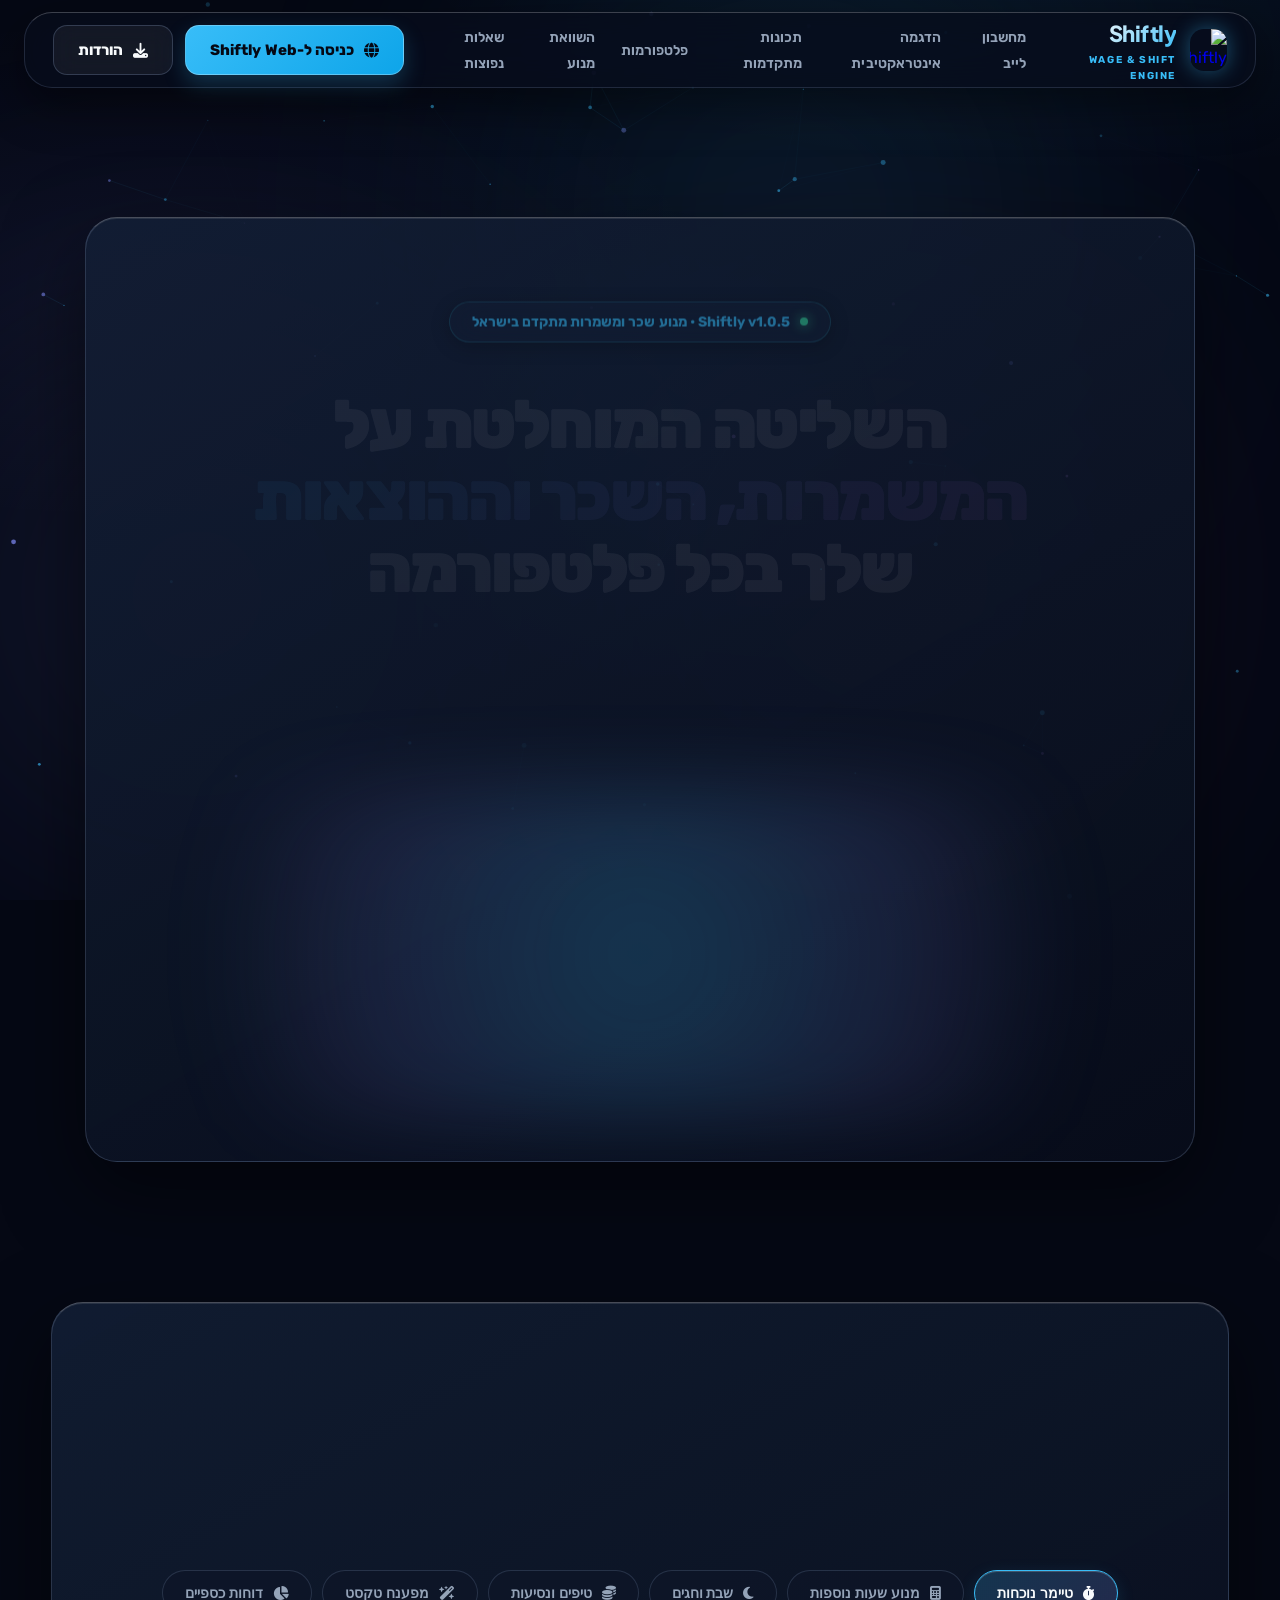
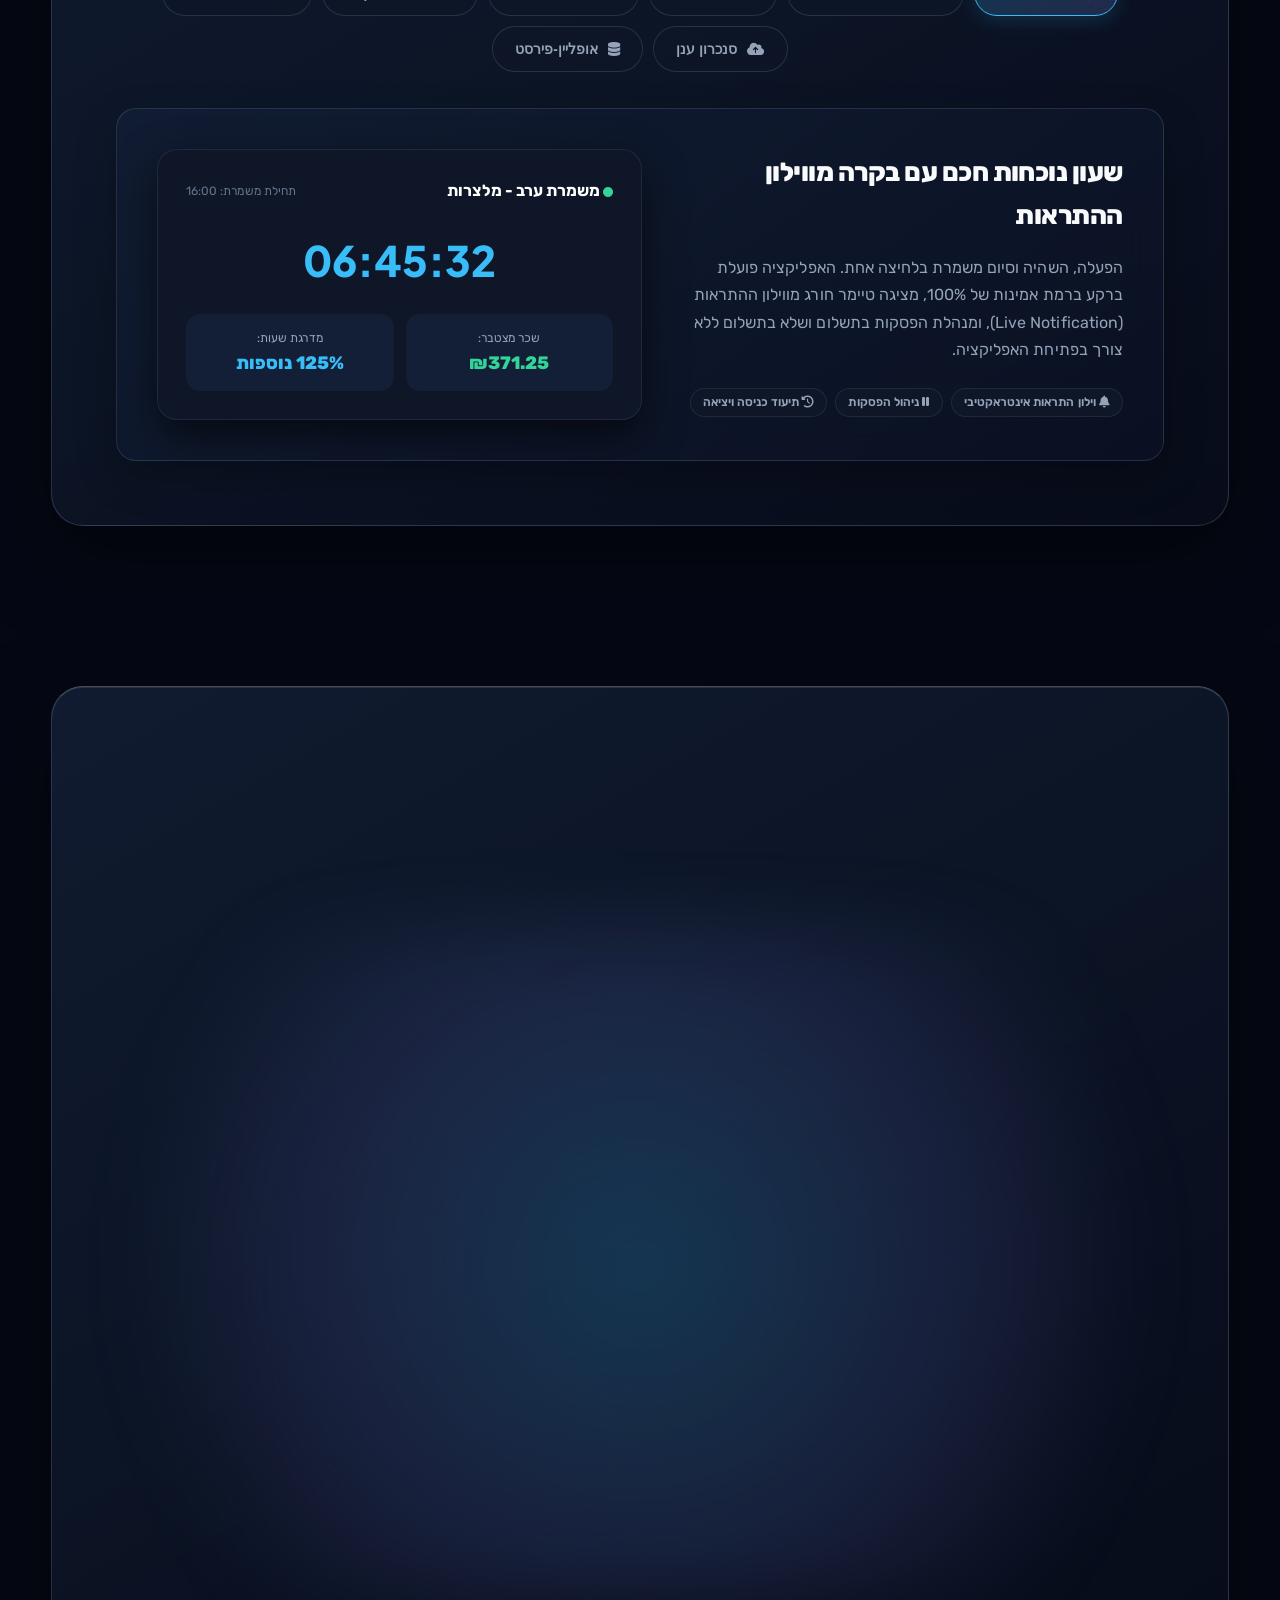
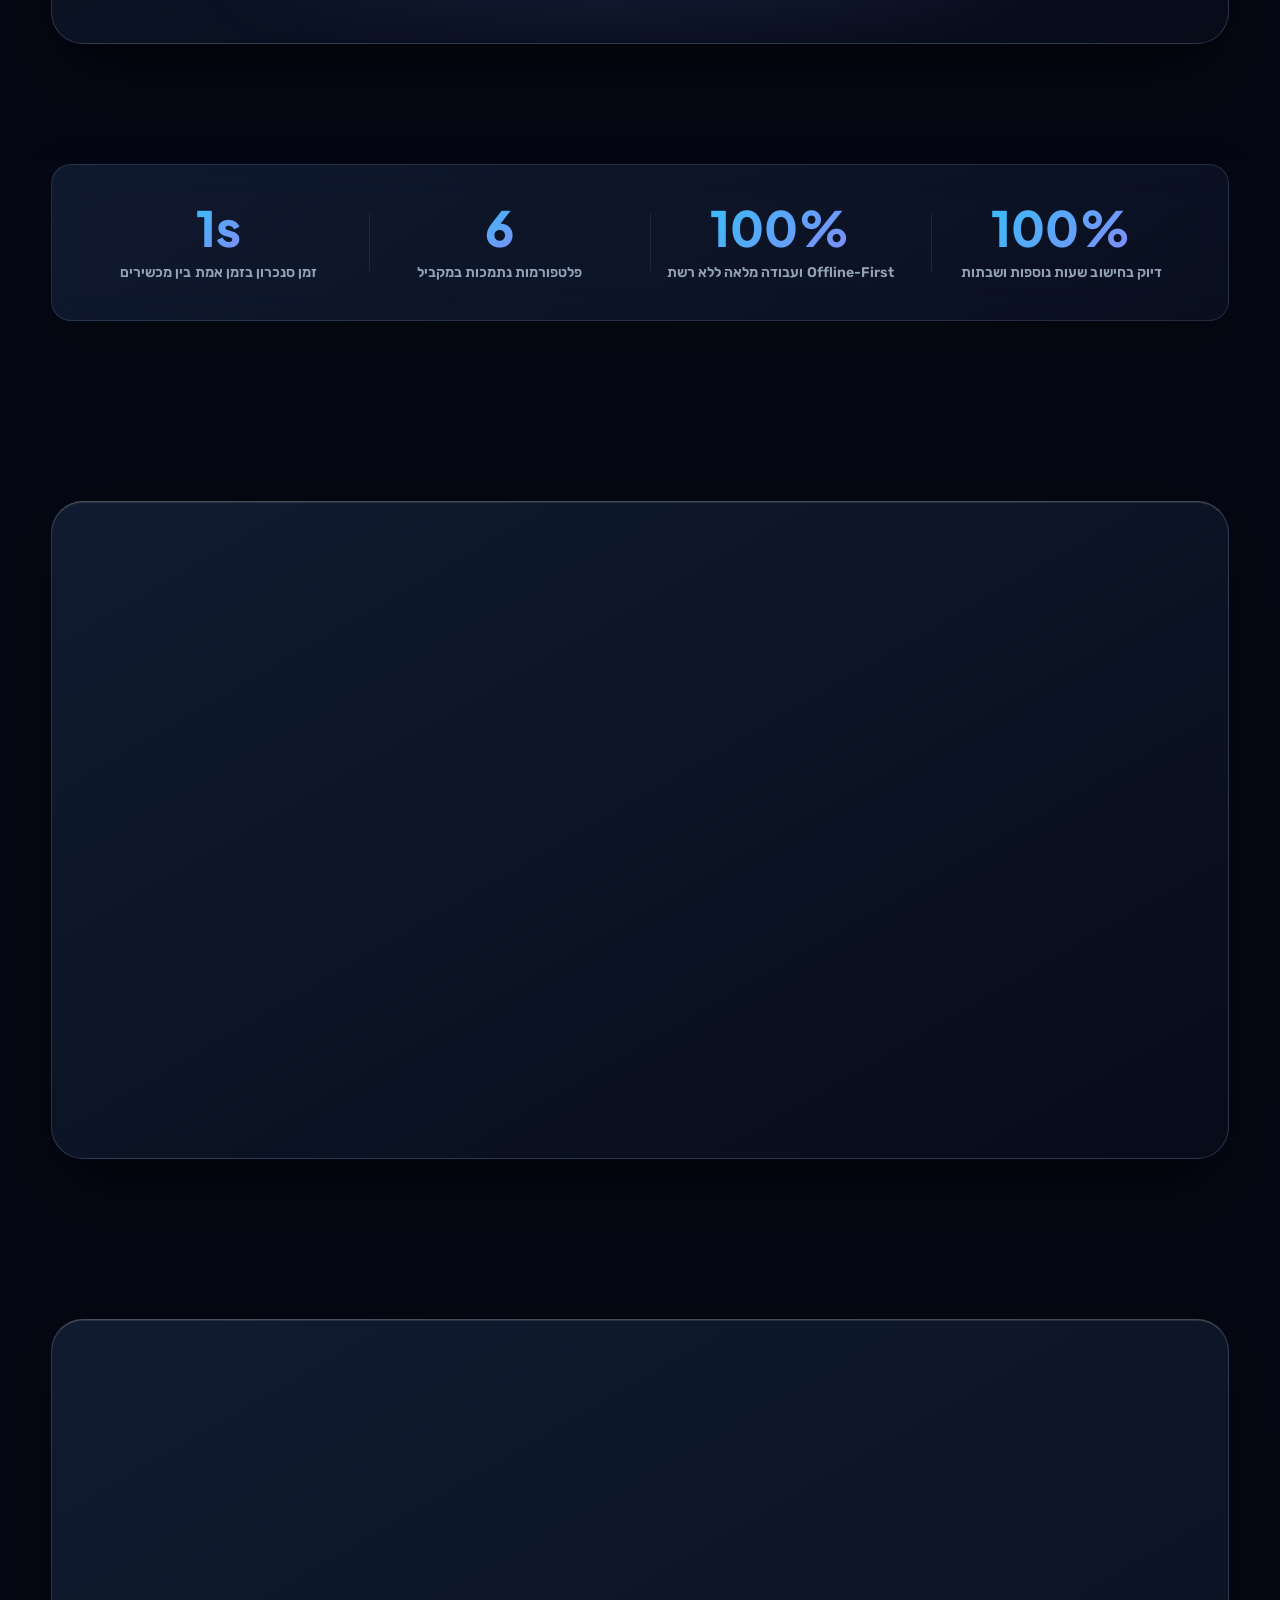
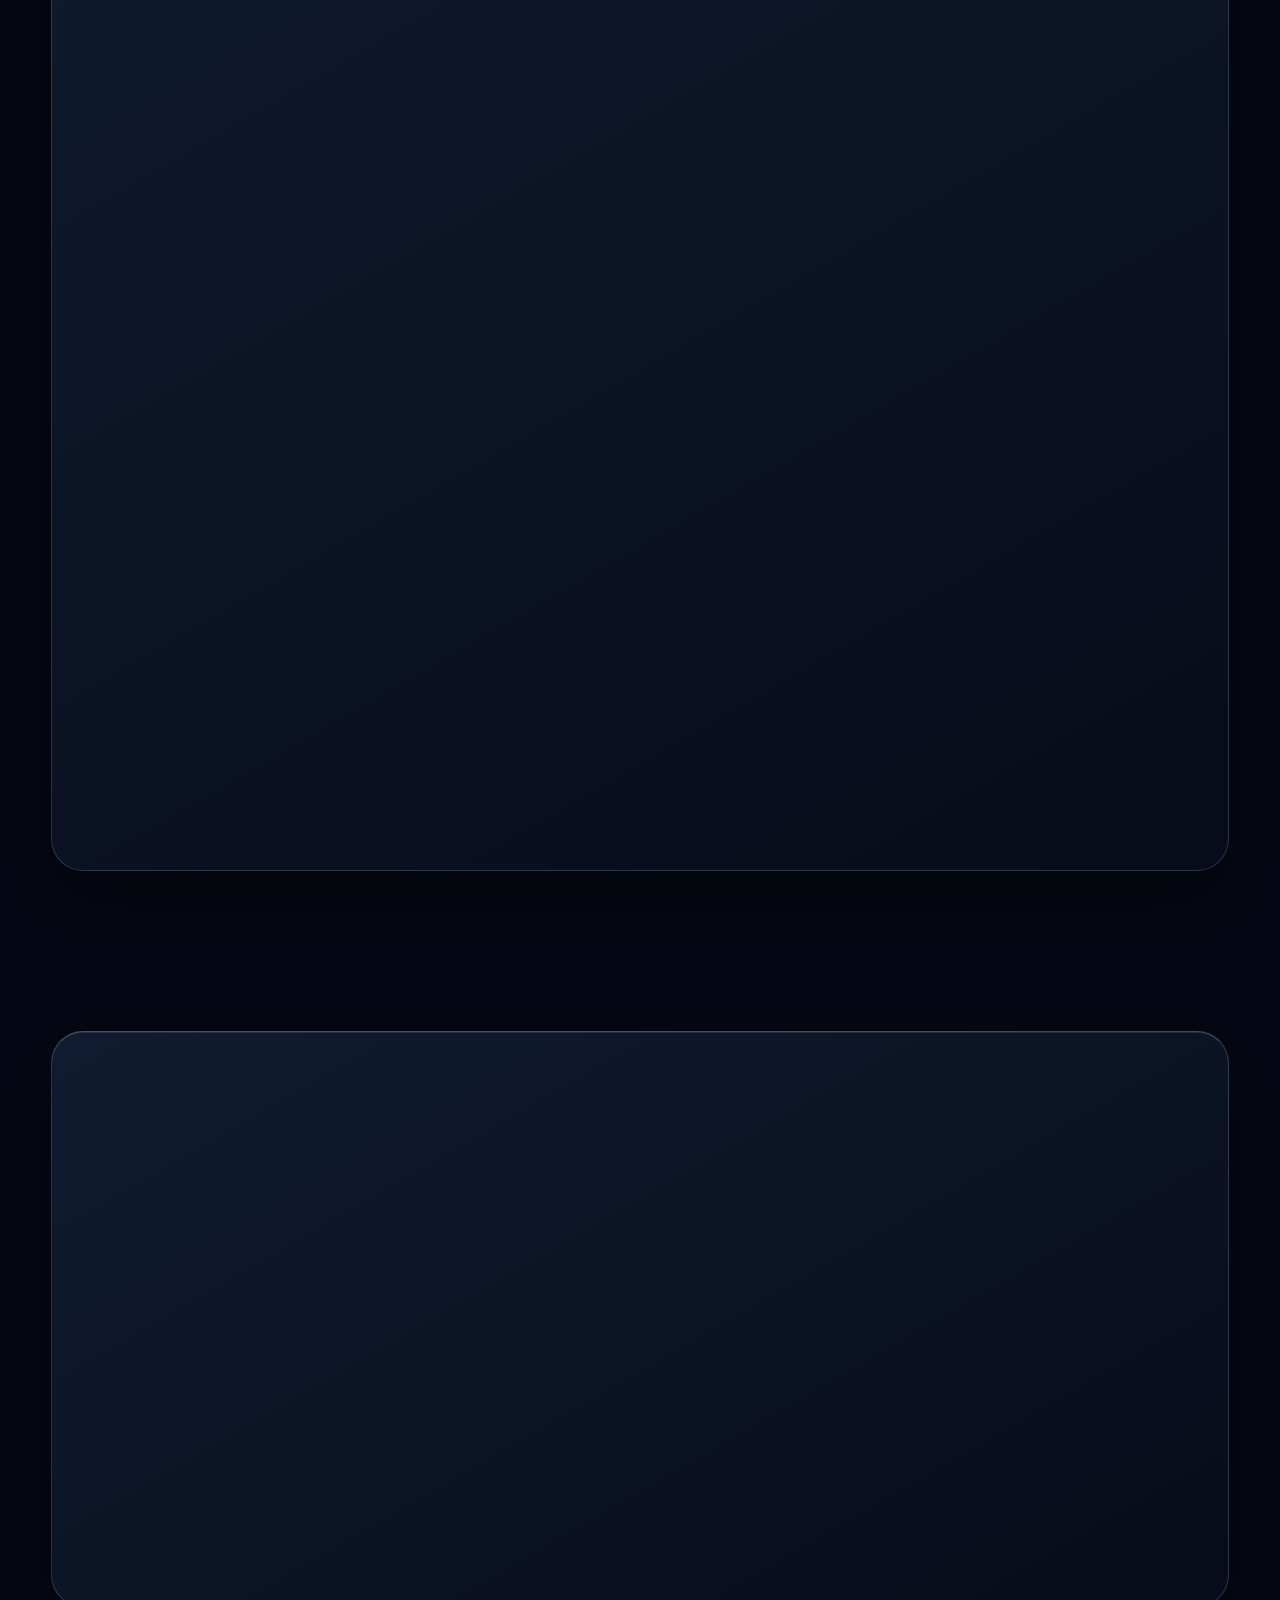
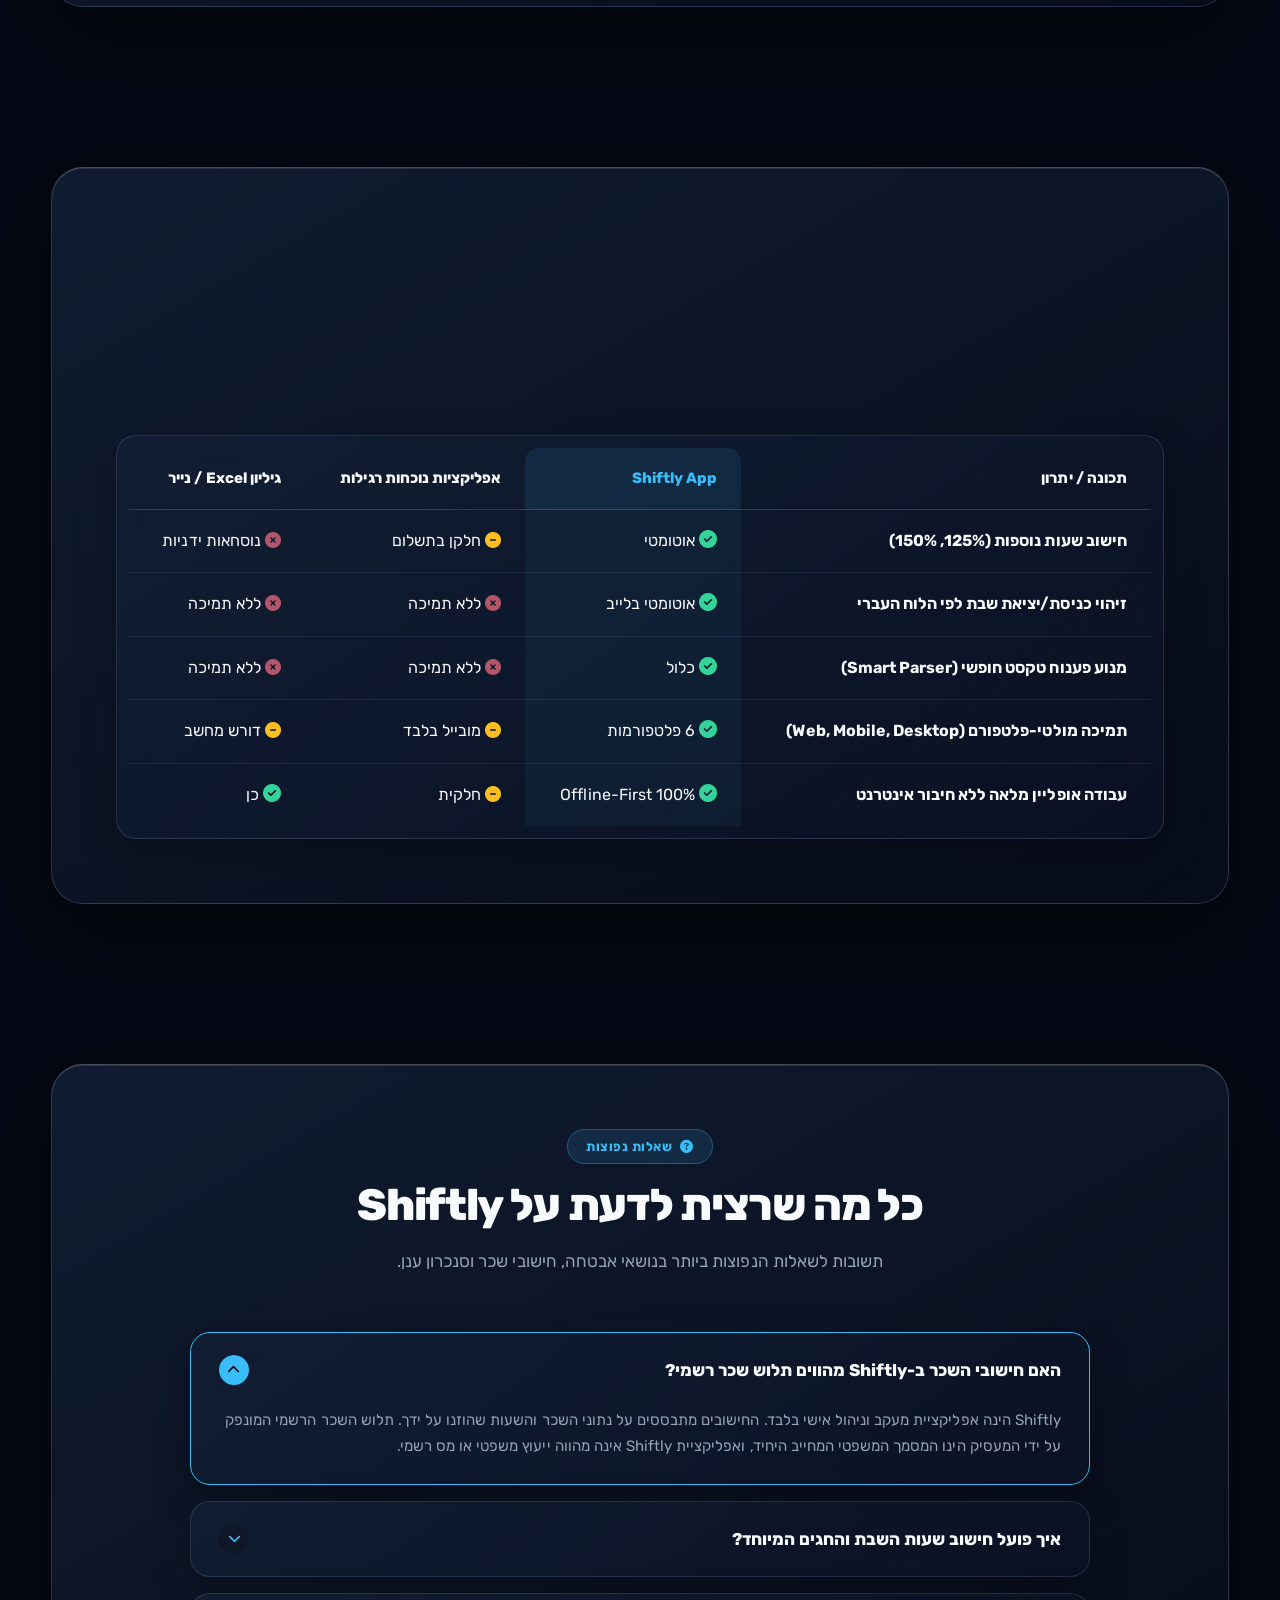
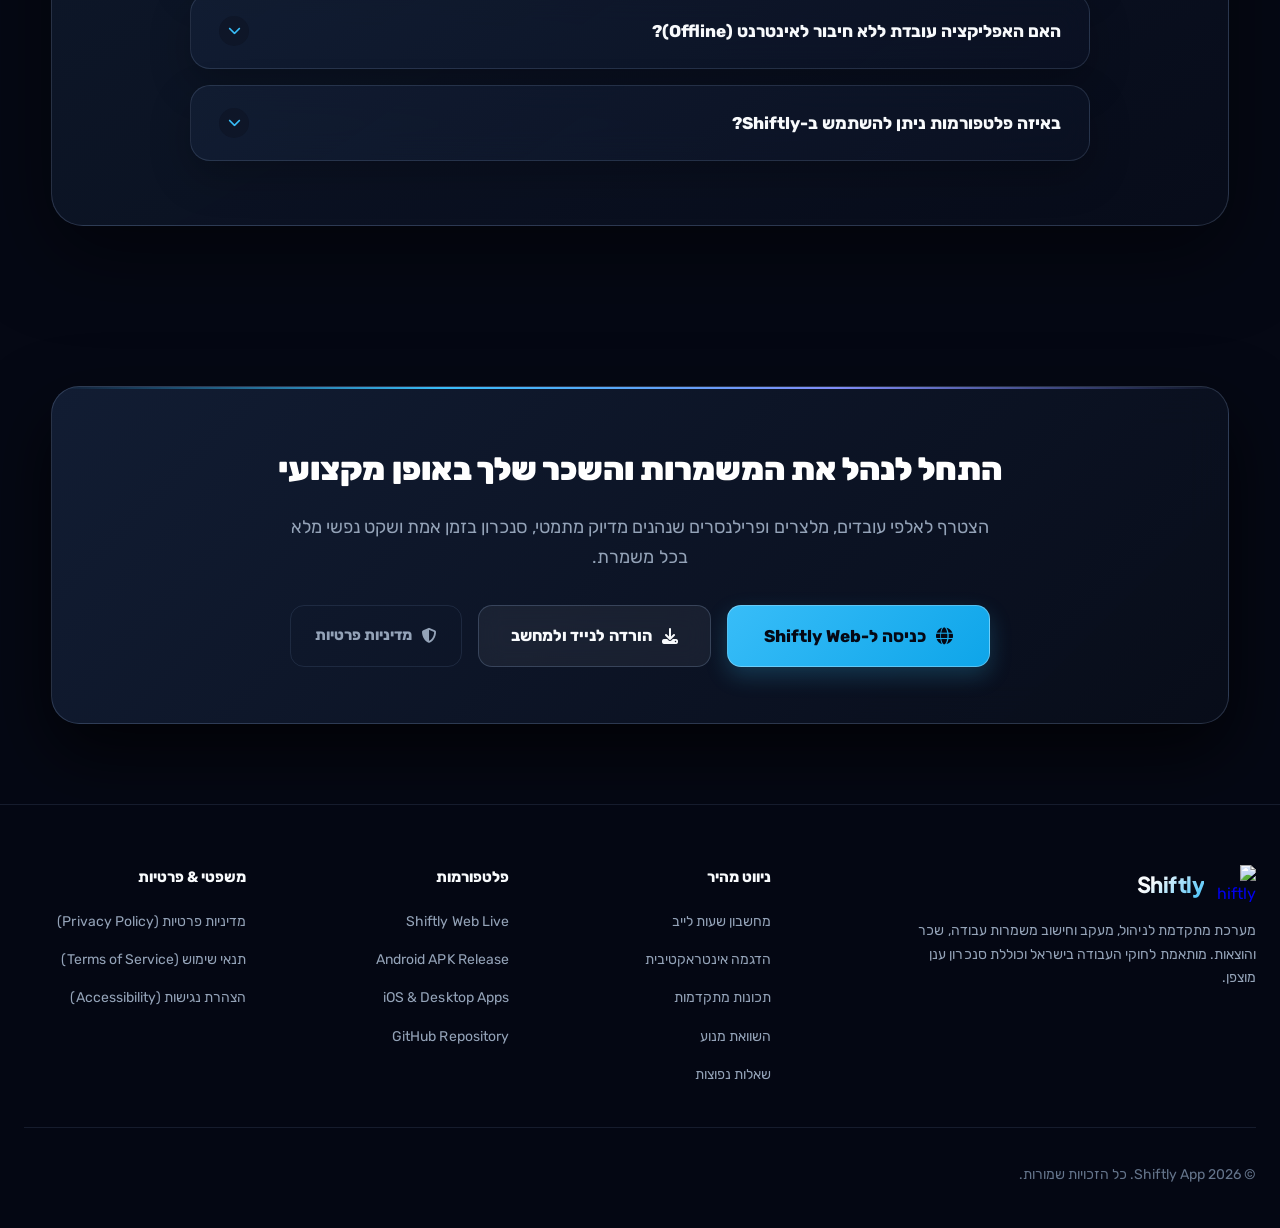
==== commit 986995ce: "Update version to v1.0.5 in index.html" ====
--- a/index.html
+++ b/index.html
@@ -155,7 +155,7 @@
                 <div style="text-align: center; max-width: 980px; margin: 0 auto;">
                     <div class="hero-badge-pill">
                         <span class="pulse-dot"></span>
-                        <span>Shiftly v1.0.3 • מנוע שכר ומשמרות מתקדם בישראל</span>
+                        <span>Shiftly v1.0.5 • מנוע שכר ומשמרות מתקדם בישראל</span>
                     </div>
 
                     <h1 class="hero-title">
